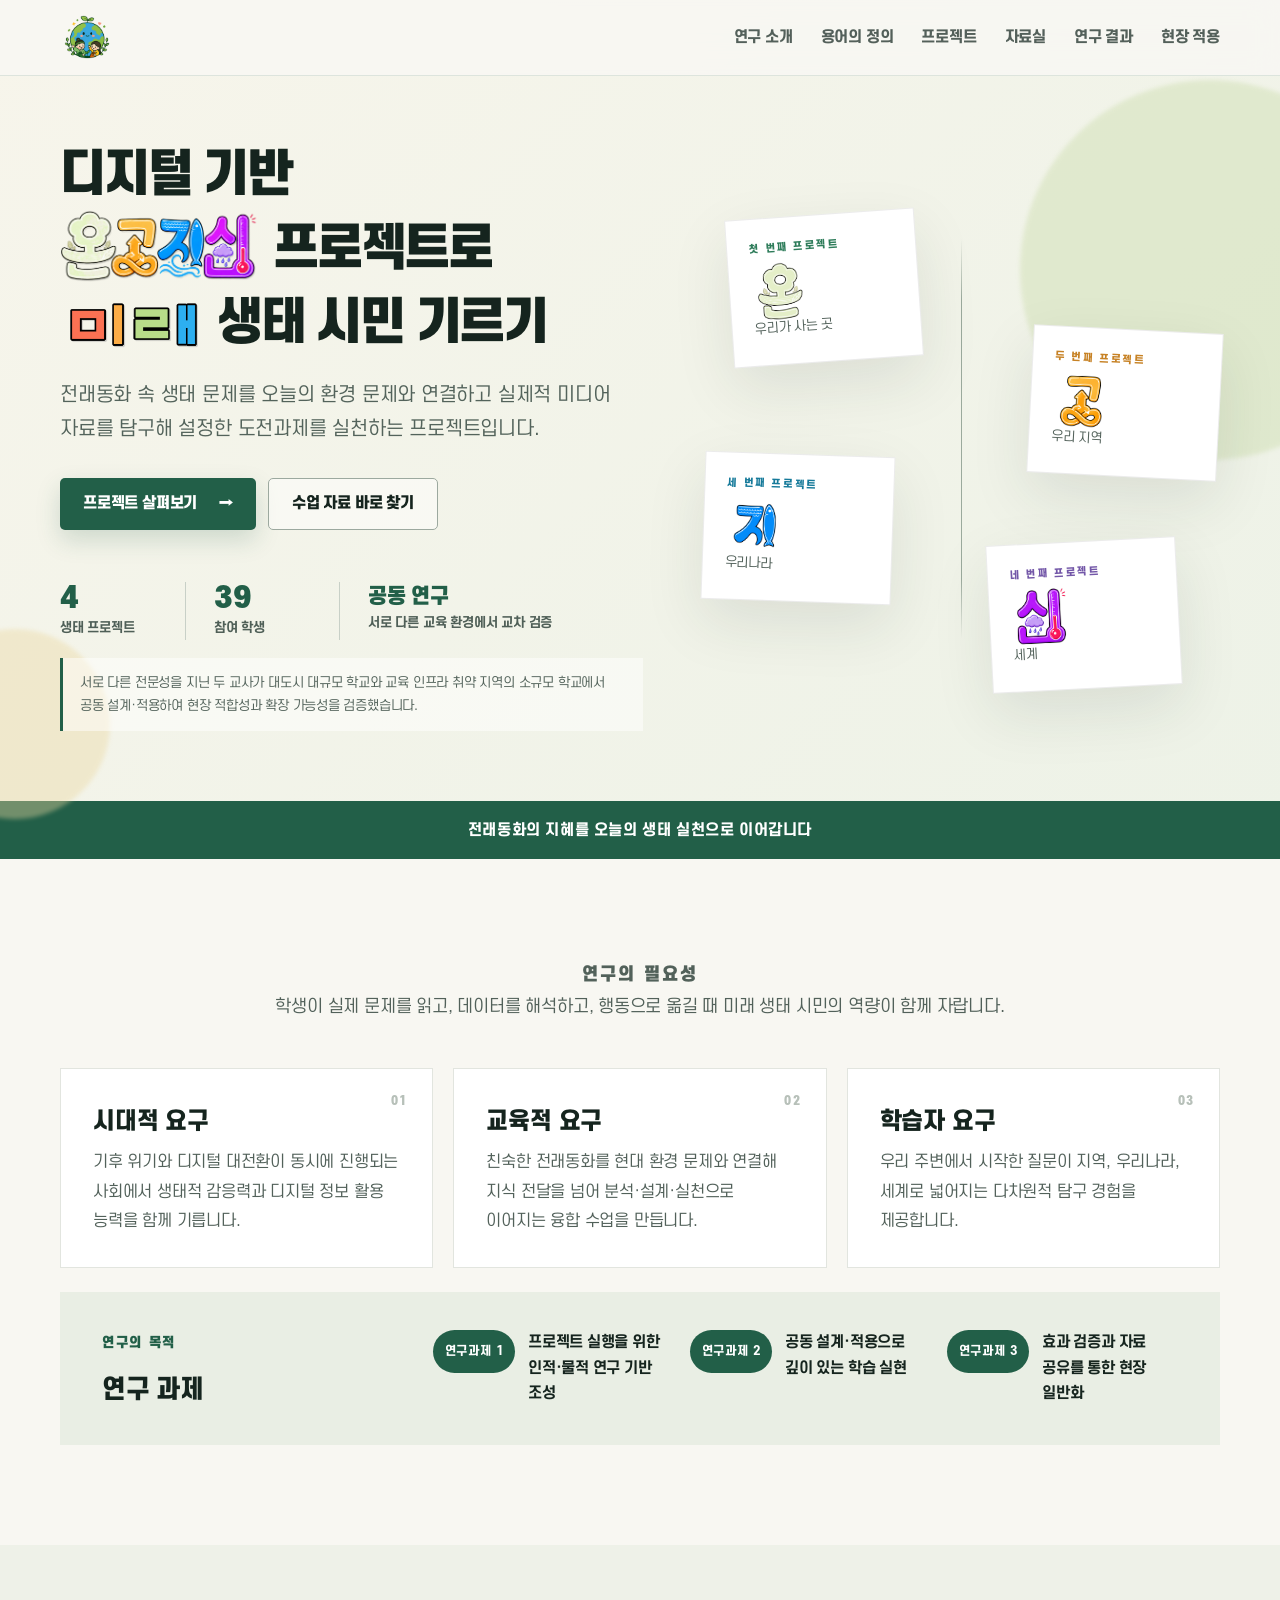
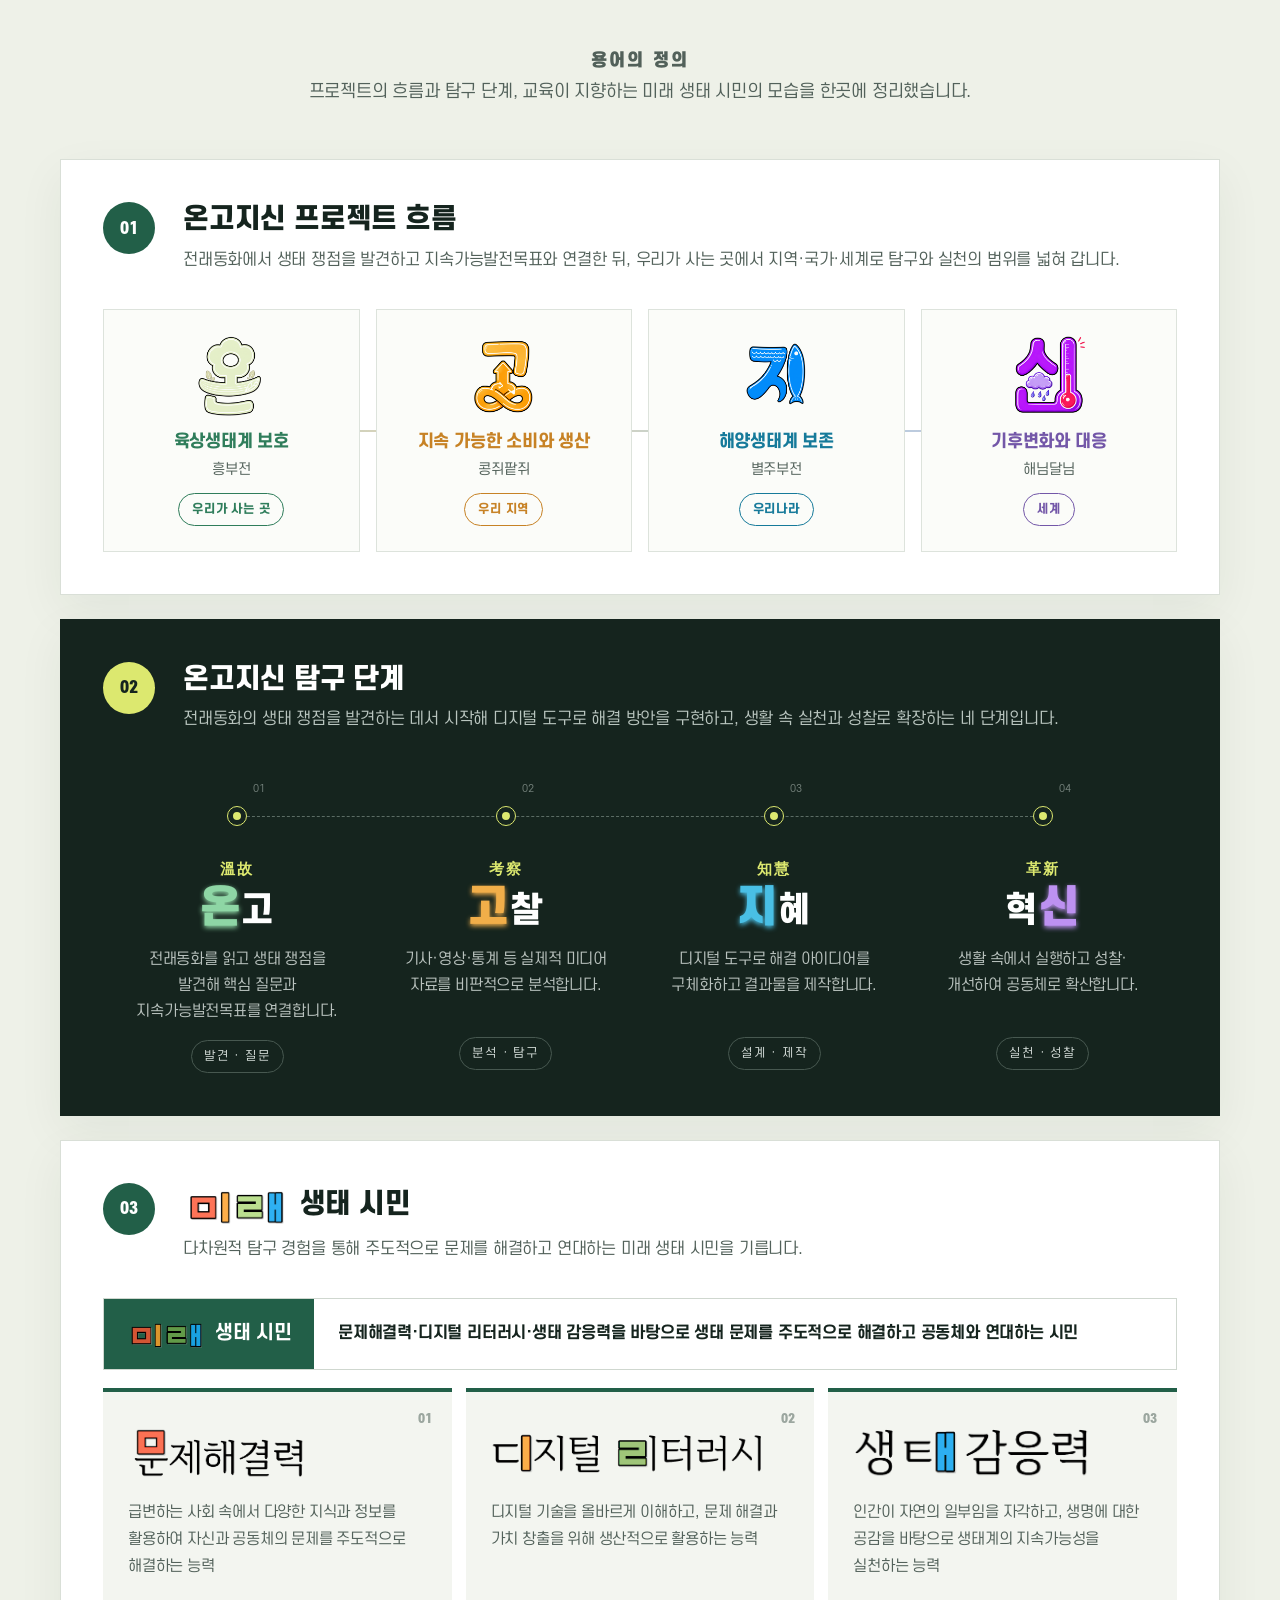
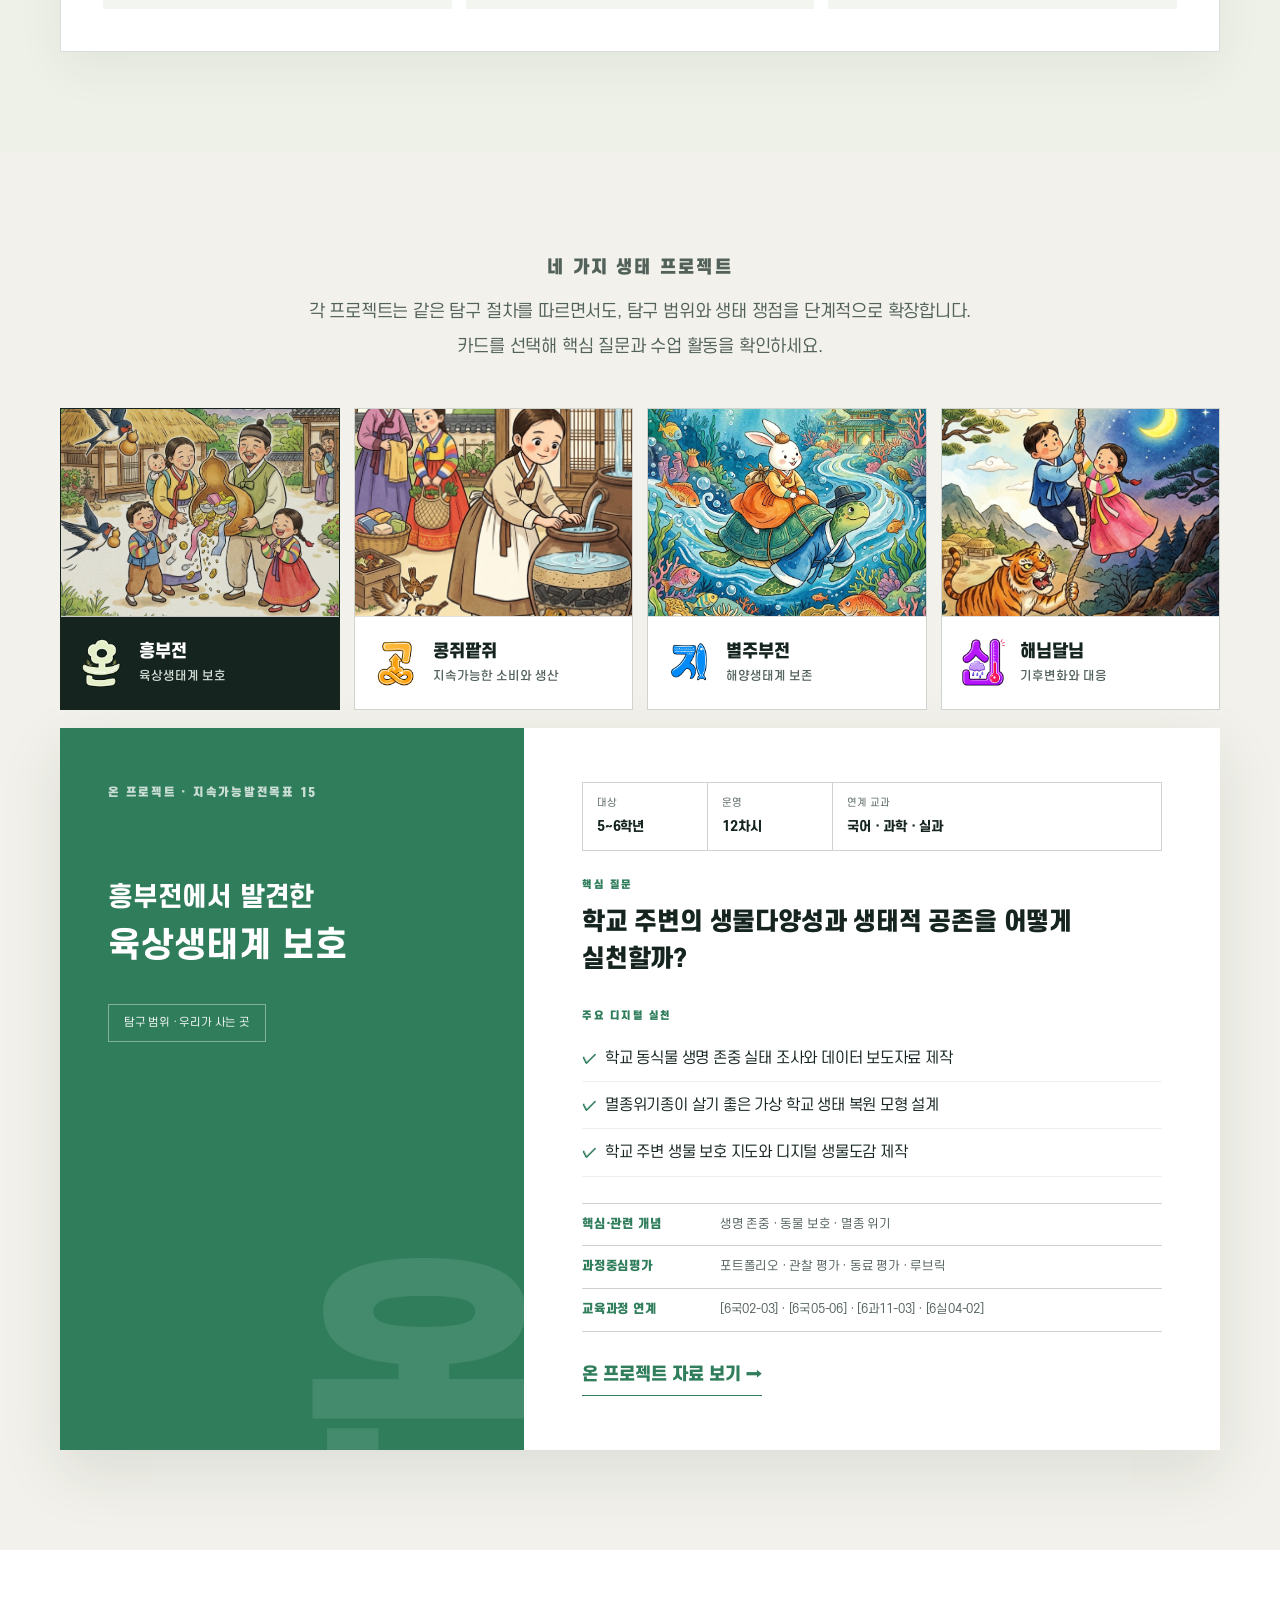
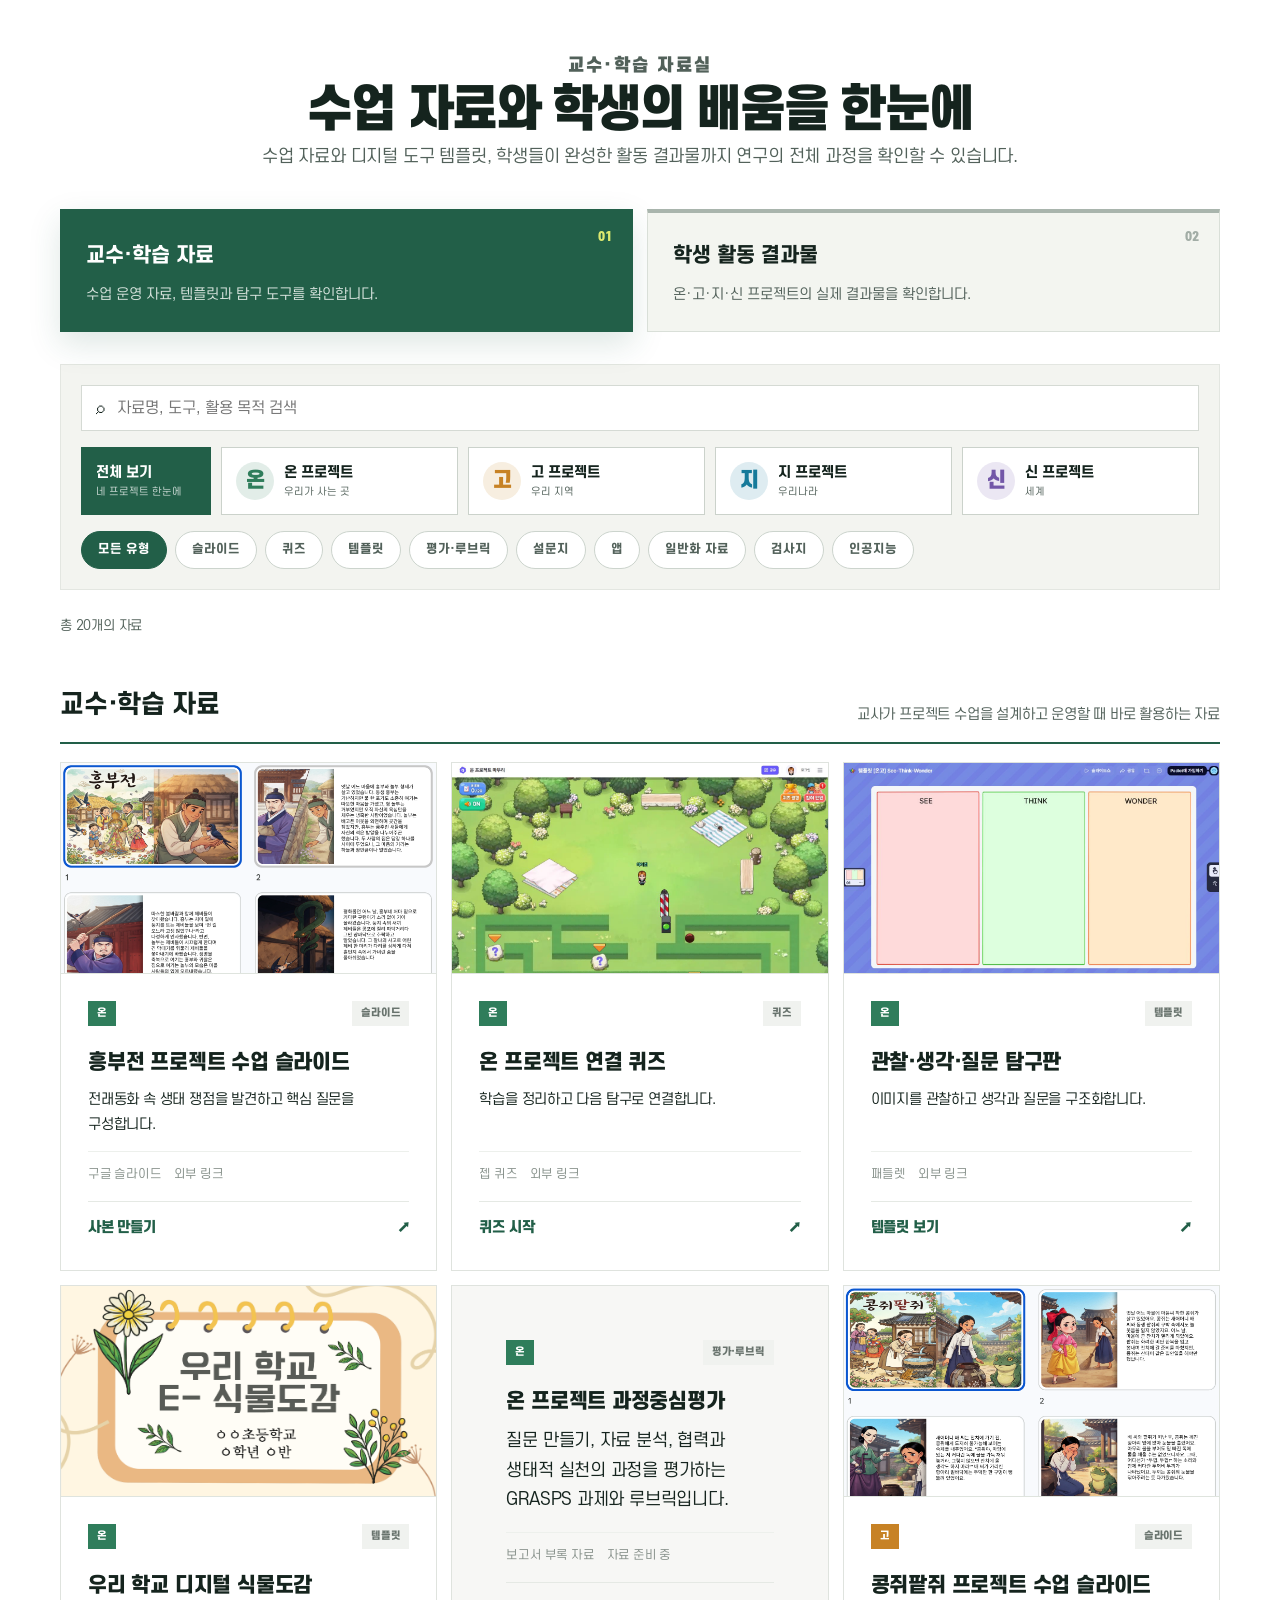
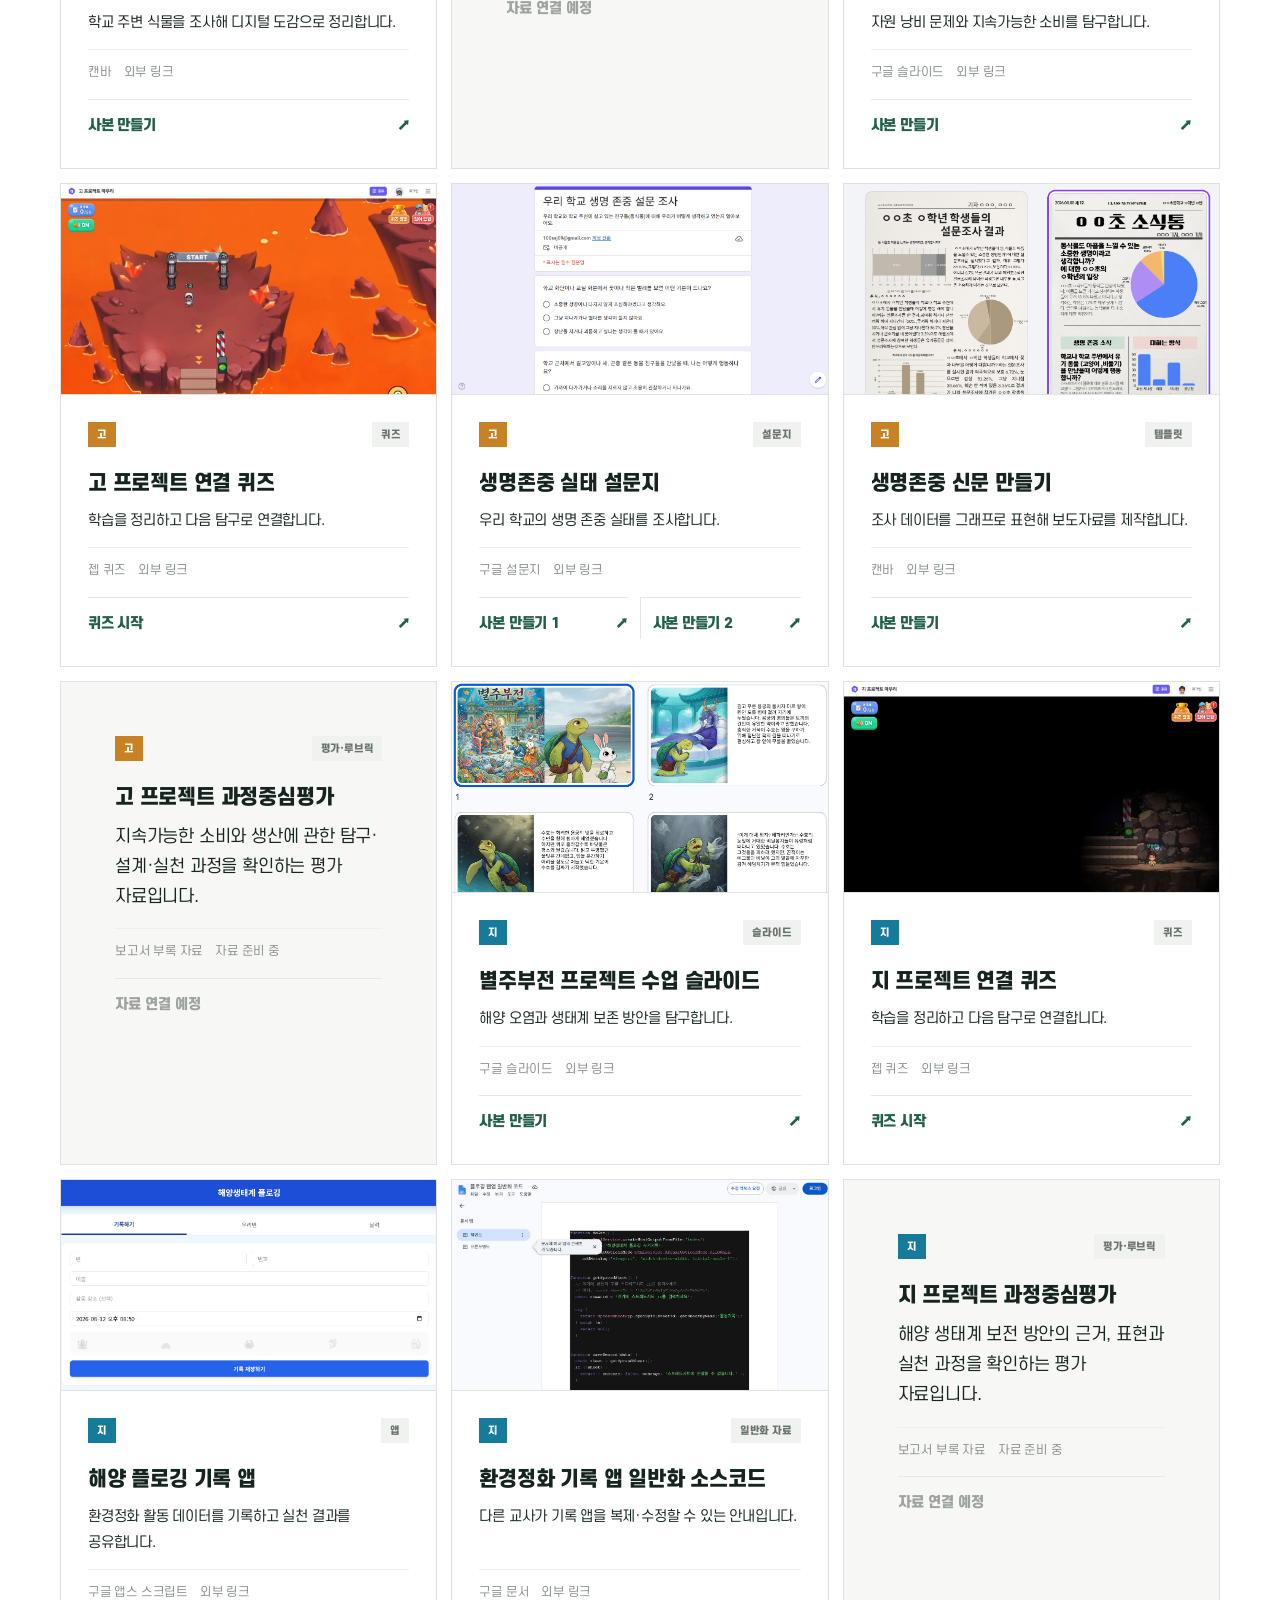
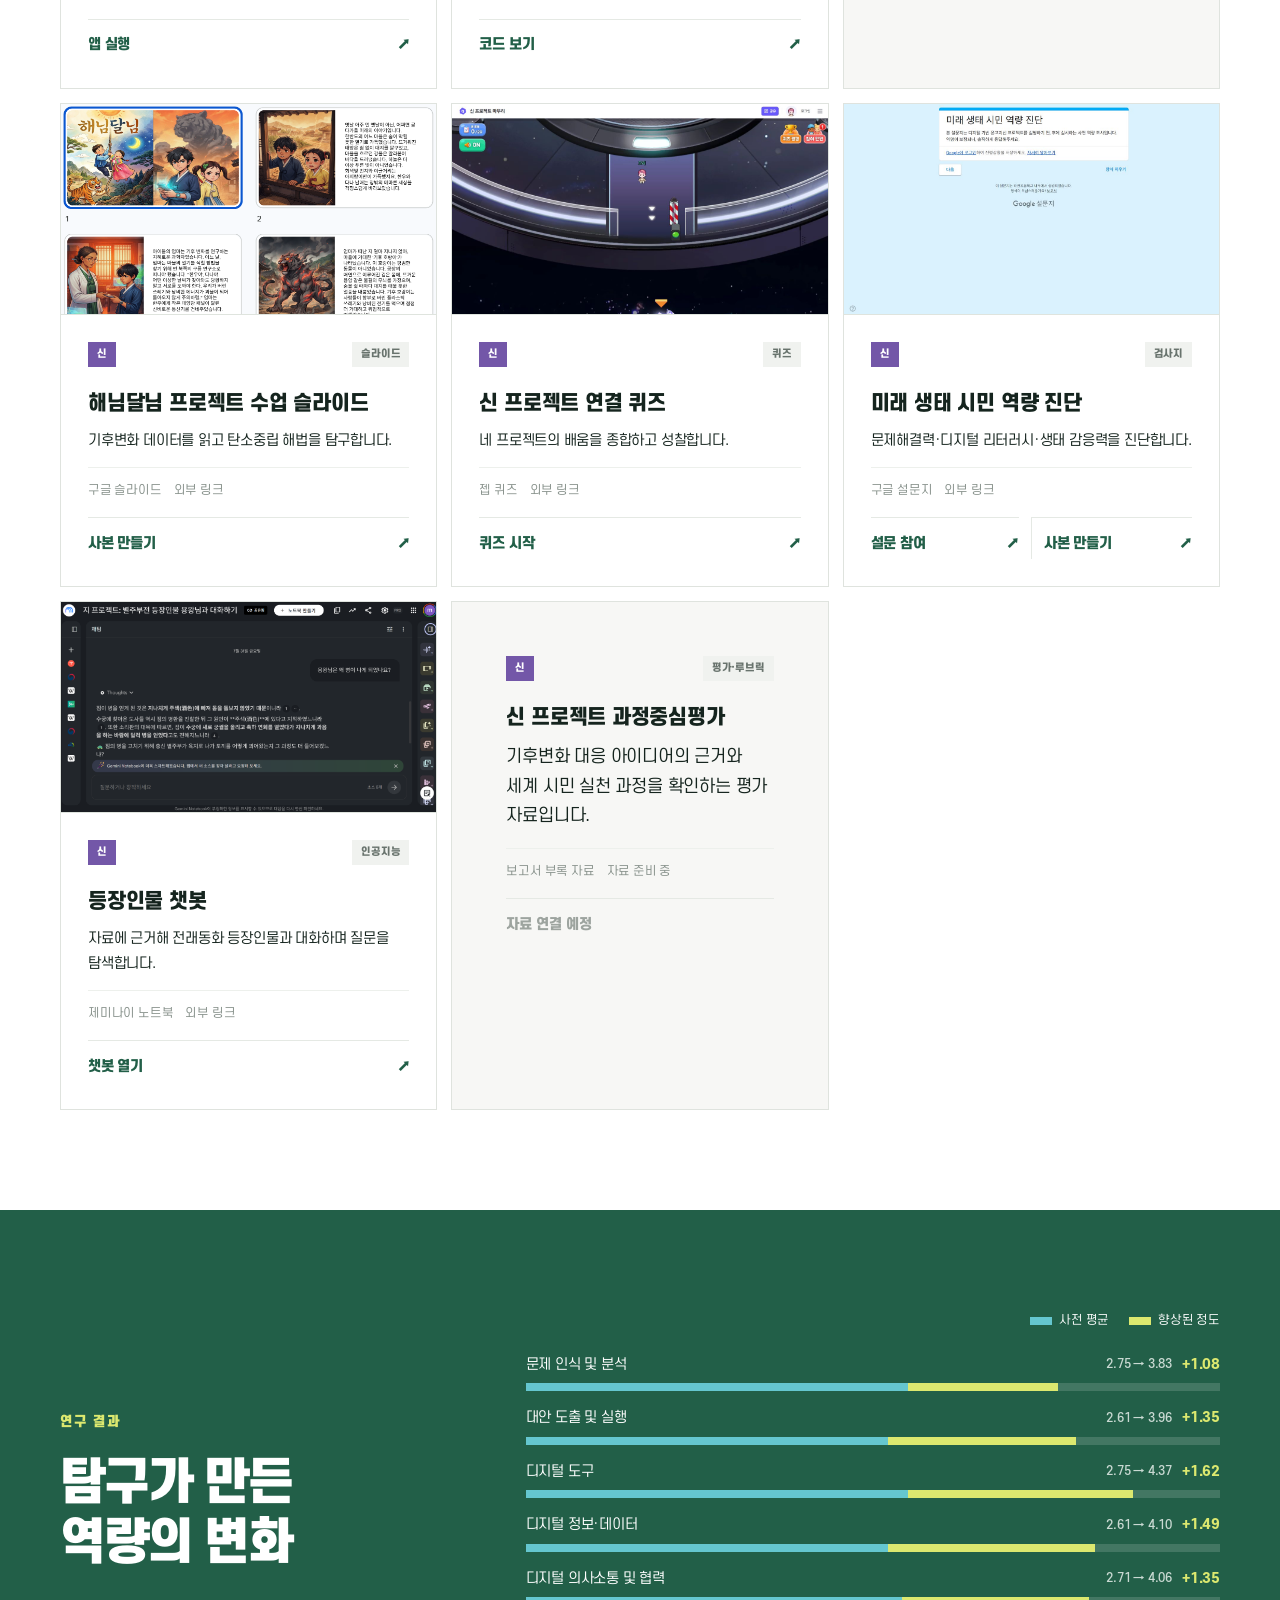
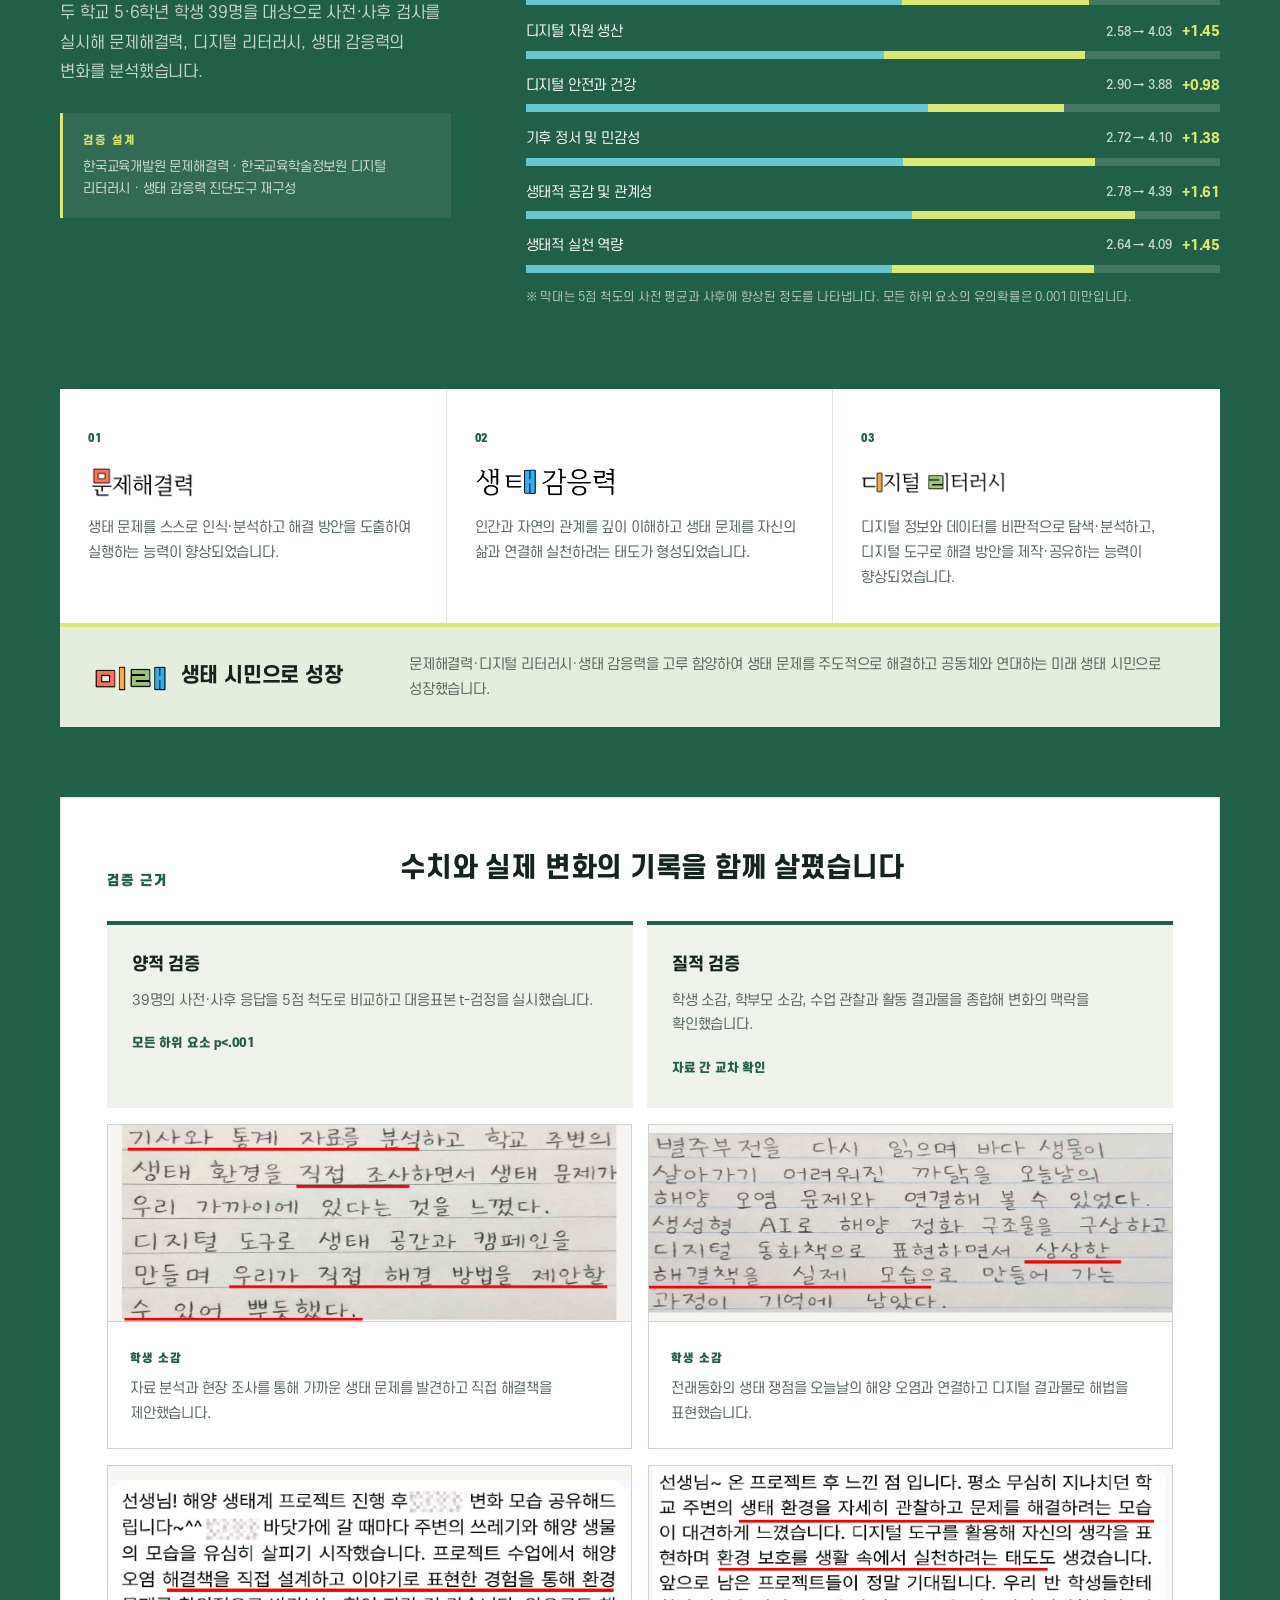
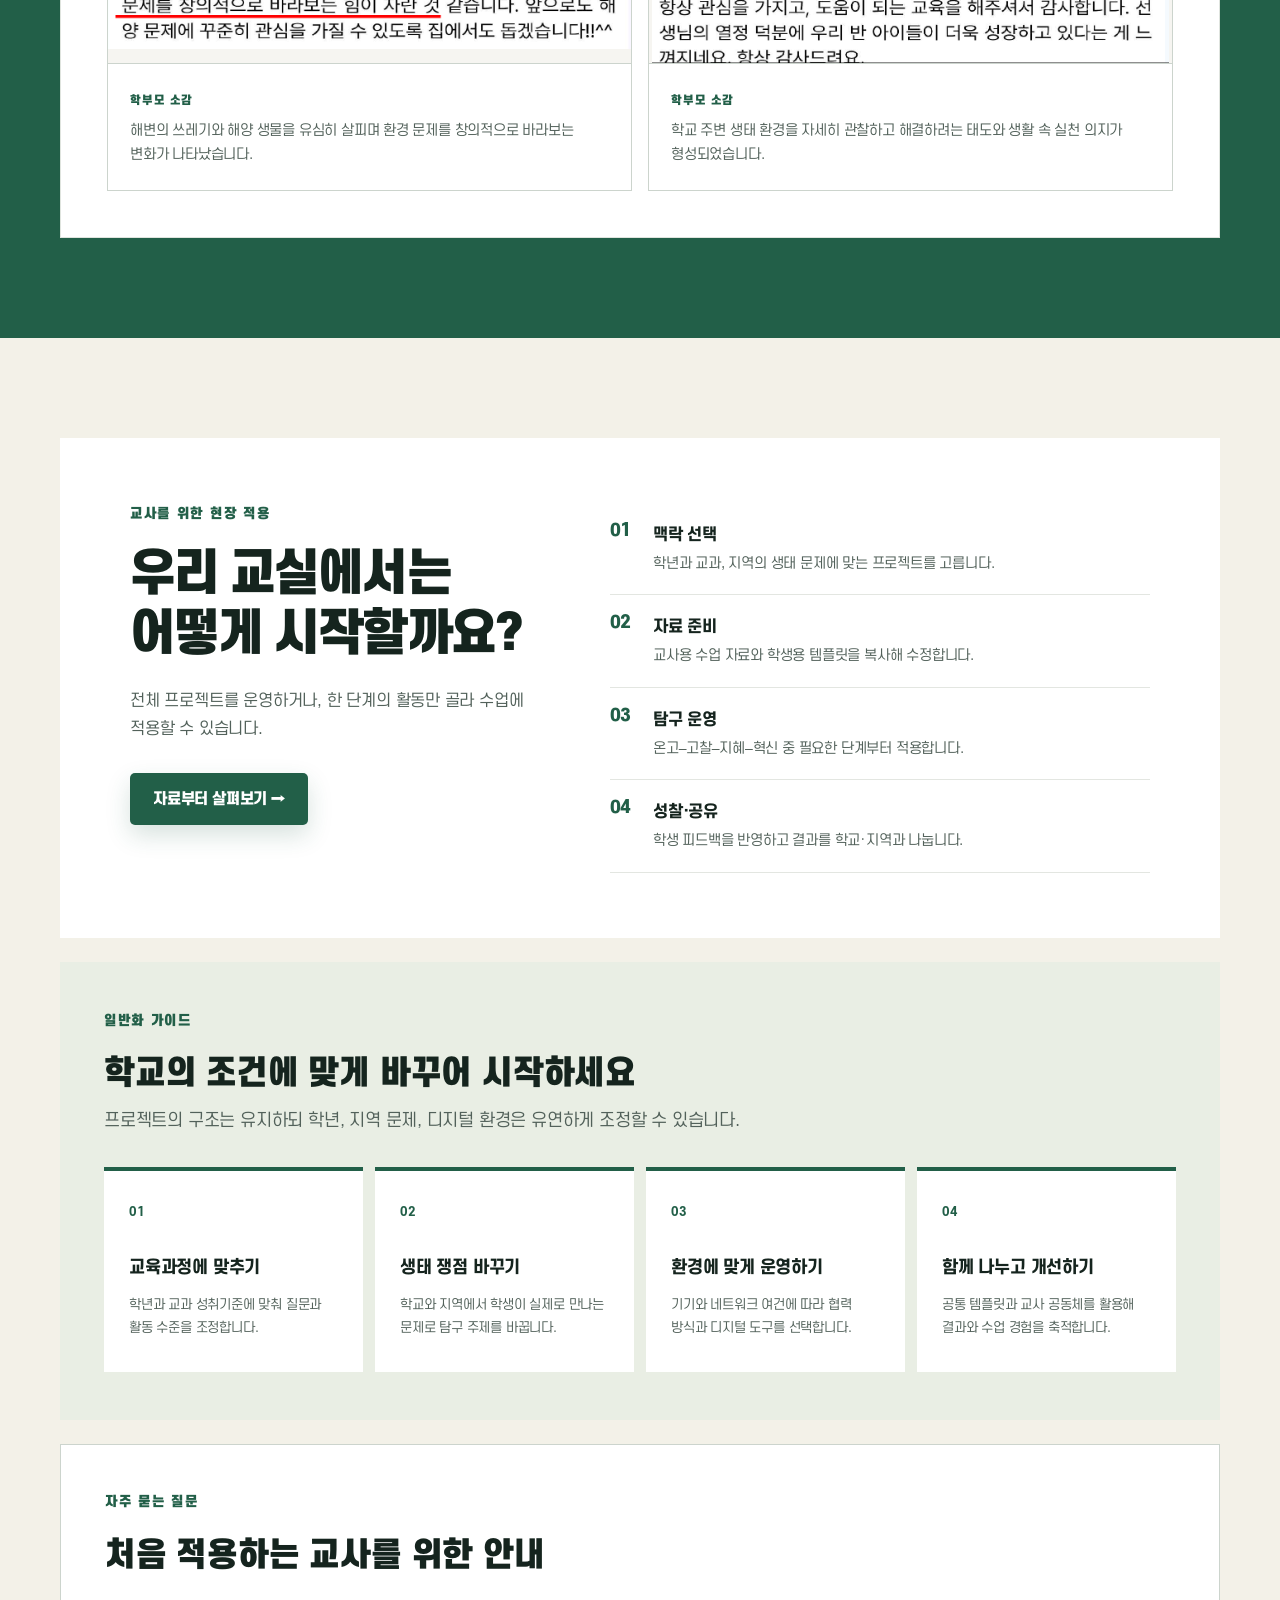
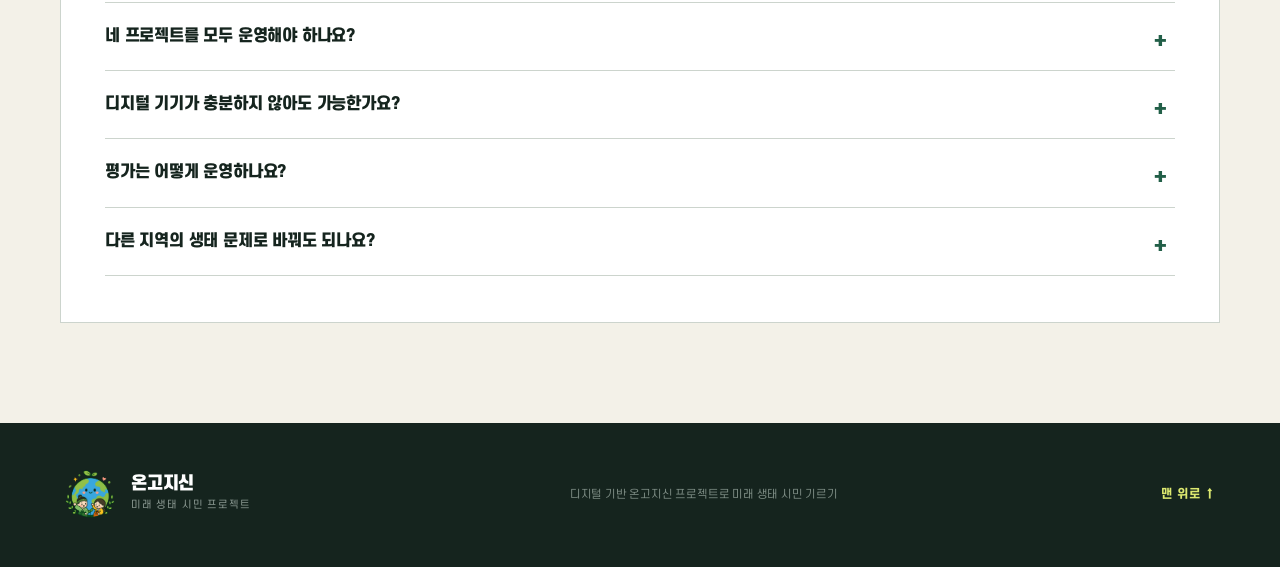
==== ongojisin-web/index.html @ 20516ed6 "학생과 학부모 소감 이미지 추가" ====
<!doctype html>
<html lang="ko">
<head>
  <meta charset="utf-8">
  <meta name="viewport" content="width=device-width, initial-scale=1">
  <meta name="description" content="전래동화에서 발견한 생태 쟁점을 디지털 탐구와 생활 속 실천으로 확장하는 온고지신 프로젝트 수업 자료실">
  <title>온고지신 | 미래 생태 시민 프로젝트</title>
  <style>
    .brand-image{width:54px!important;height:54px!important;max-width:54px!important;object-fit:contain!important}
    .title-ongojisin{width:auto!important;height:112px!important;max-width:min(100%,520px)!important;object-fit:contain!important}
    .title-future{width:auto!important;height:62px!important;max-width:min(100%,240px)!important;object-fit:contain!important}
    .range-glyph{width:58px!important;height:58px!important;max-width:62px!important;object-fit:contain!important}
    .footer-brand-image{width:60px!important;height:60px!important;max-width:60px!important;object-fit:contain!important}
    @media(max-width:900px){.title-ongojisin{height:96px!important}.title-future{height:54px!important}}
    @media(max-width:580px){.brand-image{width:48px!important;height:48px!important}.title-ongojisin{height:72px!important}.title-future{height:45px!important}.range-glyph{width:50px!important;height:50px!important}}
  </style>
  <link rel="stylesheet" href="assets/css/main.css?v=20260916-3">
  <script src="assets/js/data.js?v=20260916-1" defer></script>
  <script src="assets/js/main.js?v=20260916-3" defer></script>
</head>
<body>
  <a class="skip-link" href="#main">본문 바로가기</a>
  <header class="site-header" id="top">
    <div class="header-inner">
      <a class="brand" href="#home" aria-label="온고지신 홈">
        <img class="brand-image" src="assets/images/ongojisin-symbol.png" alt="새싹이 돋은 지구와 전통 옷을 입은 어린이">
      </a>
      <button class="menu-toggle" type="button" aria-expanded="false" aria-controls="primary-nav">
        <span class="sr-only">메뉴 열기</span><span></span><span></span><span></span>
      </button>
      <nav id="primary-nav" class="primary-nav" aria-label="주요 메뉴">
        <a href="#research">연구 소개</a><a href="#definitions">용어의 정의</a><a href="#projects">프로젝트</a>
        <a href="#resources">자료실</a><a href="#results">연구 결과</a><a href="#apply">현장 적용</a>
      </nav>
    </div>
  </header>

  <main id="main">
    <section class="hero" id="home">
      <div class="hero-orb orb-one"></div><div class="hero-orb orb-two"></div>
      <div class="shell hero-grid">
        <div class="hero-copy">
          <h1 class="hero-title">
            <span class="hero-title-text">디지털 기반</span>
            <span class="hero-title-text"><img class="title-wordmark title-ongojisin" src="assets/images/ongojisin-wordmark.png" alt="온고지신"> 프로젝트로</span>
            <span class="future-title-line"><img class="title-wordmark title-future" src="assets/images/future-word.png" alt="미래"> 생태 시민 기르기</span>
          </h1>
          <p class="hero-lead">전래동화 속 생태 문제를 오늘의 환경 문제와 연결하고 실제적 미디어 자료를 탐구해 설정한 도전과제를 실천하는 프로젝트입니다.</p>
          <div class="hero-actions">
            <a class="button primary" href="#projects">프로젝트 살펴보기 <span aria-hidden="true">→</span></a>
            <a class="button secondary" href="#resources">수업 자료 바로 찾기</a>
          </div>
          <dl class="hero-stats" aria-label="연구 개요">
            <div><dt>4</dt><dd>생태 프로젝트</dd></div><div><dt>39</dt><dd>참여 학생</dd></div><div class="collaboration-stat"><dt>공동 연구</dt><dd>서로 다른 교육 환경에서 교차 검증</dd></div>
          </dl>
          <p class="hero-collaboration">서로 다른 전문성을 지닌 두 교사가 대도시 대규모 학교와 교육 인프라 취약 지역의 소규모 학교에서 공동 설계·적용하여 현장 적합성과 확장 가능성을 검증했습니다.</p>
        </div>
        <div class="hero-visual" aria-label="온고지신 네 프로젝트의 탐구 범위">
          <div class="range-line"></div>
          <article class="range-card on"><span>첫 번째 프로젝트</span><img class="range-glyph" src="assets/images/project-on.png" alt="온"><p>우리가 사는 곳</p></article>
          <article class="range-card go"><span>두 번째 프로젝트</span><img class="range-glyph" src="assets/images/project-go.png" alt="고"><p>우리 지역</p></article>
          <article class="range-card ji"><span>세 번째 프로젝트</span><img class="range-glyph" src="assets/images/project-ji.png" alt="지"><p>우리나라</p></article>
          <article class="range-card sin"><span>네 번째 프로젝트</span><img class="range-glyph" src="assets/images/project-sin.png" alt="신"><p>세계</p></article>
        </div>
      </div>
      <div class="hero-band"><div class="shell"><span>전래동화의 지혜를 오늘의 생태 실천으로 이어갑니다</span></div></div>
    </section>

    <section class="section" id="research">
      <div class="shell">
        <header class="section-heading centered section-intro"><p class="section-kicker">연구의 필요성</p><p class="sentence-lines"><span>학생이 실제 문제를 읽고, 데이터를 해석하고, 행동으로 옮길 때 미래 생태 시민의 역량이 함께 자랍니다.</span></p></header>
        <div class="need-grid">
          <article><span class="card-num">01</span><h3>시대적 요구</h3><p>기후 위기와 디지털 대전환이 동시에 진행되는 사회에서 생태적 감응력과 디지털 정보 활용 능력을 함께 기릅니다.</p></article>
          <article><span class="card-num">02</span><h3>교육적 요구</h3><p>친숙한 전래동화를 현대 환경 문제와 연결해 지식 전달을 넘어 분석·설계·실천으로 이어지는 융합 수업을 만듭니다.</p></article>
          <article><span class="card-num">03</span><h3>학습자 요구</h3><p>우리 주변에서 시작한 질문이 지역, 우리나라, 세계로 넓어지는 다차원적 탐구 경험을 제공합니다.</p></article>
        </div>
        <div class="purpose-panel">
          <div><p class="section-kicker">연구의 목적</p><h3>연구 과제</h3></div>
          <ol><li><b>연구과제 1</b><span>프로젝트 실행을 위한 인적·물적 연구 기반 조성</span></li><li><b>연구과제 2</b><span>공동 설계·적용으로 깊이 있는 학습 실현</span></li><li><b>연구과제 3</b><span>효과 검증과 자료 공유를 통한 현장 일반화</span></li></ol>
        </div>
      </div>
    </section>

    <section class="section definitions-section" id="definitions">
      <div class="shell">
        <header class="section-heading centered"><p class="section-kicker">용어의 정의</p><p>프로젝트의 흐름과 탐구 단계, 교육이 지향하는 미래 생태 시민의 모습을 한곳에 정리했습니다.</p></header>

        <article class="definition-block project-flow-block">
          <header class="definition-block-heading"><span>01</span><div><h3>온고지신 프로젝트 흐름</h3><p>전래동화에서 생태 쟁점을 발견하고 지속가능발전목표와 연결한 뒤, 우리가 사는 곳에서 지역·국가·세계로 탐구와 실천의 범위를 넓혀 갑니다.</p></div></header>
          <div class="definition-project-flow">
            <div class="definition-project on"><img src="assets/images/project-on.png" alt="온"><strong>육상생태계 보호</strong><p>흥부전</p><small>우리가 사는 곳</small></div>
            <div class="definition-project go"><img src="assets/images/project-go.png" alt="고"><strong>지속 가능한 소비와 생산</strong><p>콩쥐팥쥐</p><small>우리 지역</small></div>
            <div class="definition-project ji"><img src="assets/images/project-ji.png" alt="지"><strong>해양생태계 보존</strong><p>별주부전</p><small>우리나라</small></div>
            <div class="definition-project sin"><img src="assets/images/project-sin.png" alt="신"><strong>기후변화와 대응</strong><p>해님달님</p><small>세계</small></div>
          </div>
        </article>

        <article class="definition-block definition-stage-panel">
          <header class="definition-block-heading"><span>02</span><div><h3>온고지신 탐구 단계</h3><p>전래동화의 생태 쟁점을 발견하는 데서 시작해 디지털 도구로 해결 방안을 구현하고, 생활 속 실천과 성찰로 확장하는 네 단계입니다.</p></div></header>
          <div class="journey-track">
            <div class="stage-on"><span>01</span><div class="journey-dot"></div><p class="hanja">溫故</p><h3><em>온</em>고</h3><p>전래동화를 읽고 생태 쟁점을 발견해 핵심 질문과 지속가능발전목표를 연결합니다.</p><small>발견 · 질문</small></div>
            <div class="stage-go"><span>02</span><div class="journey-dot"></div><p class="hanja">考察</p><h3><em>고</em>찰</h3><p>기사·영상·통계 등 실제적 미디어 자료를 비판적으로 분석합니다.</p><small>분석 · 탐구</small></div>
            <div class="stage-ji"><span>03</span><div class="journey-dot"></div><p class="hanja">知慧</p><h3><em>지</em>혜</h3><p>디지털 도구로 해결 아이디어를 구체화하고 결과물을 제작합니다.</p><small>설계 · 제작</small></div>
            <div class="stage-sin"><span>04</span><div class="journey-dot"></div><p class="hanja">革新</p><h3>혁<em>신</em></h3><p>생활 속에서 실행하고 성찰·개선하여 공동체로 확산합니다.</p><small>실천 · 성찰</small></div>
          </div>
        </article>

        <article class="definition-block citizen-definition">
          <header class="definition-block-heading citizen-heading"><span>03</span><div><h3><img src="assets/images/future-word.png" alt="미래"> <b>생태 시민</b></h3><p>다차원적 탐구 경험을 통해 주도적으로 문제를 해결하고 연대하는 미래 생태 시민을 기릅니다.</p></div></header>
          <div class="citizen-definition-line"><b><img src="assets/images/future-word-definition.png" alt="미래"><span>생태 시민</span></b><span>문제해결력·디지털 리터러시·생태 감응력을 바탕으로 생태 문제를 주도적으로 해결하고 공동체와 연대하는 시민</span></div>
          <div class="competency-grid">
            <div><span>01</span><h4><img src="assets/images/competency-problem-solving.png" alt="문제해결력"></h4><p>급변하는 사회 속에서 다양한 지식과 정보를 활용하여 자신과 공동체의 문제를 주도적으로 해결하는 능력</p></div>
            <div><span>02</span><h4><img src="assets/images/competency-digital-literacy.png" alt="디지털 리터러시"></h4><p>디지털 기술을 올바르게 이해하고, 문제 해결과 가치 창출을 위해 생산적으로 활용하는 능력</p></div>
            <div><span>03</span><h4><img src="assets/images/competency-ecological-sensitivity.png" alt="생태 감응력"></h4><p>인간이 자연의 일부임을 자각하고, 생명에 대한 공감을 바탕으로 생태계의 지속가능성을 실천하는 능력</p></div>
          </div>
        </article>
      </div>
    </section>

    <section class="section projects-section" id="projects">
      <div class="shell">
        <header class="section-heading project-heading centered section-intro"><p class="section-kicker">네 가지 생태 프로젝트</p><p class="sentence-lines"><span>각 프로젝트는 같은 탐구 절차를 따르면서도, 탐구 범위와 생태 쟁점을 단계적으로 확장합니다.</span><span>카드를 선택해 핵심 질문과 수업 활동을 확인하세요.</span></p></header>
        <div class="project-tabs" role="tablist" aria-label="프로젝트 선택"></div>
        <div id="project-detail" class="project-detail" aria-live="polite"></div>
      </div>
    </section>

    <section class="section resources-section" id="resources">
      <div class="shell">
        <header class="section-heading centered resources-heading"><p class="section-kicker">교수·학습 자료실</p><h2>수업 자료와 학생의 배움을 한눈에</h2><p>수업 자료와 디지털 도구 템플릿, 학생들이 완성한 활동 결과물까지 연구의 전체 과정을 확인할 수 있습니다.</p></header>
        <div class="resource-guide" role="tablist" aria-label="자료 분류 선택">
          <button type="button" role="tab" data-category="teaching" aria-selected="true"><span>01</span><strong>교수·학습 자료</strong><small>수업 운영 자료, 템플릿과 탐구 도구를 확인합니다.</small></button>
          <button type="button" role="tab" data-category="results" aria-selected="false"><span>02</span><strong>학생 활동 결과물</strong><small>온·고·지·신 프로젝트의 실제 결과물을 확인합니다.</small></button>
        </div>
        <div class="resource-tools" role="search">
          <label class="search-box"><span class="sr-only">자료 검색</span><span aria-hidden="true">⌕</span><input id="resource-search" type="search" placeholder="자료명, 도구, 활용 목적 검색"></label>
          <div class="filter-group" aria-label="프로젝트 필터"></div>
          <div class="type-filter-group" aria-label="자료 유형 필터"></div>
        </div>
        <p id="resource-count" class="resource-count" aria-live="polite"></p>
        <div id="resource-sections" class="resource-sections"></div>
        <div id="empty-state" class="empty-state" hidden><strong>조건에 맞는 자료가 없습니다.</strong><p>검색어를 줄이거나 다른 프로젝트를 선택해 보세요.</p></div>
      </div>
    </section>

    <section class="section results-section" id="results">
      <div class="shell results-grid">
        <div>
          <p class="section-kicker light">연구 결과</p><h2>탐구가 만든<br>역량의 변화</h2>
          <p class="results-lead">두 학교 5·6학년 학생 39명을 대상으로 사전·사후 검사를 실시해 문제해결력, 디지털 리터러시, 생태 감응력의 변화를 분석했습니다.</p>
          <div class="method-note"><b>검증 설계</b><span>한국교육개발원 문제해결력 · 한국교육학술정보원 디지털 리터러시 · 생태 감응력 진단도구 재구성</span></div>
        </div>
        <div class="result-bars" aria-label="하위 역량 평균 향상 폭">
          <div class="result-legend" aria-label="막대 색상 안내"><span class="pre">사전 평균</span><span class="gain">향상된 정도</span></div>
          <div><header><span>문제 인식 및 분석</span><b><small>2.75 → 3.83</small><em>+1.08</em></b></header><i style="--pre:55%;--gain:21.6%"></i></div>
          <div><header><span>대안 도출 및 실행</span><b><small>2.61 → 3.96</small><em>+1.35</em></b></header><i style="--pre:52.2%;--gain:27%"></i></div>
          <div><header><span>디지털 도구</span><b><small>2.75 → 4.37</small><em>+1.62</em></b></header><i style="--pre:55%;--gain:32.4%"></i></div>
          <div><header><span>디지털 정보·데이터</span><b><small>2.61 → 4.10</small><em>+1.49</em></b></header><i style="--pre:52.2%;--gain:29.8%"></i></div>
          <div><header><span>디지털 의사소통 및 협력</span><b><small>2.71 → 4.06</small><em>+1.35</em></b></header><i style="--pre:54.2%;--gain:27%"></i></div>
          <div><header><span>디지털 자원 생산</span><b><small>2.58 → 4.03</small><em>+1.45</em></b></header><i style="--pre:51.6%;--gain:29%"></i></div>
          <div><header><span>디지털 안전과 건강</span><b><small>2.90 → 3.88</small><em>+0.98</em></b></header><i style="--pre:58%;--gain:19.6%"></i></div>
          <div><header><span>기후 정서 및 민감성</span><b><small>2.72 → 4.10</small><em>+1.38</em></b></header><i style="--pre:54.4%;--gain:27.6%"></i></div>
          <div><header><span>생태적 공감 및 관계성</span><b><small>2.78 → 4.39</small><em>+1.61</em></b></header><i style="--pre:55.6%;--gain:32.2%"></i></div>
          <div><header><span>생태적 실천 역량</span><b><small>2.64 → 4.09</small><em>+1.45</em></b></header><i style="--pre:52.8%;--gain:29%"></i></div>
          <p class="chart-note">※ 막대는 5점 척도의 사전 평균과 사후에 향상된 정도를 나타냅니다. 모든 하위 요소의 유의확률은 0.001 미만입니다.</p>
        </div>
      </div>
      <div class="shell qualitative-grid">
        <article><span>01</span><h3 class="result-image-title"><img src="assets/images/competency-problem-solving.png" alt="문제해결력"></h3><p>생태 문제를 스스로 인식·분석하고 해결 방안을 도출하여 실행하는 능력이 향상되었습니다.</p></article>
        <article><span>02</span><h3 class="result-image-title"><img src="assets/images/competency-ecological-sensitivity.png" alt="생태 감응력"></h3><p>인간과 자연의 관계를 깊이 이해하고 생태 문제를 자신의 삶과 연결해 실천하려는 태도가 형성되었습니다.</p></article>
        <article><span>03</span><h3 class="result-image-title"><img src="assets/images/competency-digital-literacy.png" alt="디지털 리터러시"></h3><p>디지털 정보와 데이터를 비판적으로 탐색·분석하고, 디지털 도구로 해결 방안을 제작·공유하는 능력이 향상되었습니다.</p></article>
        <div class="future-citizen-result"><div class="future-result-title"><img src="assets/images/future-word-definition.png" alt="미래"><strong>생태 시민으로 성장</strong></div><p>문제해결력·디지털 리터러시·생태 감응력을 고루 함양하여 생태 문제를 주도적으로 해결하고 공동체와 연대하는 미래 생태 시민으로 성장했습니다.</p></div>
      </div>
      <div class="shell evidence-panel">
        <header><p class="section-kicker">검증 근거</p><h3>수치와 실제 변화의 기록을 함께 살폈습니다</h3></header>
        <div class="evidence-methods"><article><b>양적 검증</b><p>39명의 사전·사후 응답을 5점 척도로 비교하고 대응표본 t-검정을 실시했습니다.</p><span>모든 하위 요소 p&lt;.001</span></article><article><b>질적 검증</b><p>학생 소감, 학부모 소감, 수업 관찰과 활동 결과물을 종합해 변화의 맥락을 확인했습니다.</p><span>자료 간 교차 확인</span></article></div>
        <div class="voice-grid">
          <figure class="voice-card"><img src="assets/images/evidence-student-data.png" alt="기사와 통계 자료 분석, 생태 현장 조사에 관한 학생 손글씨 소감" loading="lazy"><figcaption><span>학생 소감</span><p>자료 분석과 현장 조사를 통해 가까운 생태 문제를 발견하고 직접 해결책을 제안했습니다.</p></figcaption></figure>
          <figure class="voice-card"><img src="assets/images/evidence-student-marine.png" alt="별주부전과 해양 오염 문제를 연결한 학생 손글씨 소감" loading="lazy"><figcaption><span>학생 소감</span><p>전래동화의 생태 쟁점을 오늘날의 해양 오염과 연결하고 디지털 결과물로 해법을 표현했습니다.</p></figcaption></figure>
          <figure class="voice-card"><img src="assets/images/evidence-parent-marine.png" alt="해양 생태계 프로젝트 이후 학생의 변화를 전한 학부모 메시지" loading="lazy"><figcaption><span>학부모 소감</span><p>해변의 쓰레기와 해양 생물을 유심히 살피며 환경 문제를 창의적으로 바라보는 변화가 나타났습니다.</p></figcaption></figure>
          <figure class="voice-card"><img src="assets/images/evidence-parent-on.png" alt="온 프로젝트 이후 학생의 변화를 전한 학부모 메시지" loading="lazy"><figcaption><span>학부모 소감</span><p>학교 주변 생태 환경을 자세히 관찰하고 해결하려는 태도와 생활 속 실천 의지가 형성되었습니다.</p></figcaption></figure>
        </div>
      </div>
    </section>

    <section class="section apply-section" id="apply">
      <div class="shell">
        <div class="apply-card">
          <div><p class="section-kicker">교사를 위한 현장 적용</p><h2>우리 교실에서는<br>어떻게 시작할까요?</h2><p>전체 프로젝트를 운영하거나, 한 단계의 활동만 골라 수업에 적용할 수 있습니다.</p><a class="button primary" href="#resources">자료부터 살펴보기 →</a></div>
          <ol class="apply-steps"><li><b>01</b><span><strong>맥락 선택</strong>학년과 교과, 지역의 생태 문제에 맞는 프로젝트를 고릅니다.</span></li><li><b>02</b><span><strong>자료 준비</strong>교사용 수업 자료와 학생용 템플릿을 복사해 수정합니다.</span></li><li><b>03</b><span><strong>탐구 운영</strong>온고–고찰–지혜–혁신 중 필요한 단계부터 적용합니다.</span></li><li><b>04</b><span><strong>성찰·공유</strong>학생 피드백을 반영하고 결과를 학교·지역과 나눕니다.</span></li></ol>
        </div>
        <section class="generalization-guide" aria-labelledby="generalization-title"><header><p class="section-kicker">일반화 가이드</p><h2 id="generalization-title">학교의 조건에 맞게 바꾸어 시작하세요</h2><p>프로젝트의 구조는 유지하되 학년, 지역 문제, 디지털 환경은 유연하게 조정할 수 있습니다.</p></header><div class="generalization-grid"><article><b>01</b><h3>교육과정에 맞추기</h3><p>학년과 교과 성취기준에 맞춰 질문과 활동 수준을 조정합니다.</p></article><article><b>02</b><h3>생태 쟁점 바꾸기</h3><p>학교와 지역에서 학생이 실제로 만나는 문제로 탐구 주제를 바꿉니다.</p></article><article><b>03</b><h3>환경에 맞게 운영하기</h3><p>기기와 네트워크 여건에 따라 협력 방식과 디지털 도구를 선택합니다.</p></article><article><b>04</b><h3>함께 나누고 개선하기</h3><p>공통 템플릿과 교사 공동체를 활용해 결과와 수업 경험을 축적합니다.</p></article></div></section>
        <section class="faq" aria-labelledby="faq-title"><header><p class="section-kicker">자주 묻는 질문</p><h2 id="faq-title">처음 적용하는 교사를 위한 안내</h2></header><details><summary>네 프로젝트를 모두 운영해야 하나요?</summary><p>아닙니다. 한 프로젝트 전체를 운영하거나, 학급 상황에 맞는 탐구 단계와 활동만 선택해 적용할 수 있습니다.</p></details><details><summary>디지털 기기가 충분하지 않아도 가능한가요?</summary><p>가능합니다. 모둠별 공동 기기를 활용하거나 종이 탐구판과 토의를 먼저 진행한 뒤 제작·공유 단계에서만 디지털 도구를 사용할 수 있습니다.</p></details><details><summary>평가는 어떻게 운영하나요?</summary><p>최종 결과물뿐 아니라 질문 만들기, 자료 분석, 협력, 실천과 성찰의 과정을 포트폴리오·관찰·동료 평가·루브릭으로 함께 확인합니다.</p></details><details><summary>다른 지역의 생태 문제로 바꿔도 되나요?</summary><p>가능합니다. 지속가능발전목표와 네 단계의 탐구 구조를 유지하면서 지역의 생태 쟁점과 사용 도구를 바꾸는 것이 일반화의 핵심입니다.</p></details></section>
      </div>
    </section>
  </main>

  <footer class="site-footer"><div class="shell"><div class="brand footer-brand"><img class="footer-brand-image" src="assets/images/ongojisin-symbol.png" alt="새싹이 돋은 지구와 전통 옷을 입은 어린이"><span><strong>온고지신</strong><small>미래 생태 시민 프로젝트</small></span></div><p>디지털 기반 온고지신 프로젝트로 미래 생태 시민 기르기</p><a id="back-to-top" href="#top" aria-label="페이지 맨 위로 이동">맨 위로 ↑</a></div></footer>
</body>
</html>
---- ongojisin-web/assets/css/main.css ----
@font-face{font-family:'에스코어드림';src:url('../fonts/SCDream1.otf') format('opentype');font-weight:100;font-style:normal;font-display:swap}
@font-face{font-family:'에스코어드림';src:url('../fonts/SCDream2.otf') format('opentype');font-weight:200;font-style:normal;font-display:swap}
@font-face{font-family:'에스코어드림';src:url('../fonts/SCDream3.otf') format('opentype');font-weight:300;font-style:normal;font-display:swap}
@font-face{font-family:'에스코어드림';src:url('../fonts/SCDream4.otf') format('opentype');font-weight:400;font-style:normal;font-display:swap}
@font-face{font-family:'에스코어드림';src:url('../fonts/SCDream5.otf') format('opentype');font-weight:500;font-style:normal;font-display:swap}
@font-face{font-family:'에스코어드림';src:url('../fonts/SCDream6.otf') format('opentype');font-weight:600;font-style:normal;font-display:swap}
@font-face{font-family:'에스코어드림';src:url('../fonts/SCDream7.otf') format('opentype');font-weight:700;font-style:normal;font-display:swap}
@font-face{font-family:'에스코어드림';src:url('../fonts/SCDream8.otf') format('opentype');font-weight:800;font-style:normal;font-display:swap}
@font-face{font-family:'에스코어드림';src:url('../fonts/SCDream9.otf') format('opentype');font-weight:900;font-style:normal;font-display:swap}
:root{--ink:#15241e;--muted:#66736d;--paper:#f8f7f2;--green:#225f48;--lime:#dce86f;--line:#d9ded8;--white:#fff;--on:#2f7d5b;--go:#c78225;--ji:#167a9a;--sin:#7357a8;--shadow:0 22px 60px rgba(25,52,41,.1);--shell:min(1160px,calc(100% - 40px))}
*{box-sizing:border-box}html{scroll-behavior:smooth;scroll-padding-top:84px}body{margin:0;color:var(--ink);background:var(--paper);font-family:'Noto Sans KR',sans-serif;line-height:1.7;word-break:keep-all}a{color:inherit;text-decoration:none}button,input{font:inherit}button{color:inherit}.shell{width:var(--shell);margin-inline:auto}.sr-only{position:absolute;width:1px;height:1px;padding:0;margin:-1px;overflow:hidden;clip:rect(0,0,0,0);white-space:nowrap;border:0}.skip-link{position:fixed;left:16px;top:-100px;z-index:1000;padding:12px 18px;background:#111;color:#fff;border-radius:8px}.skip-link:focus{top:16px}:focus-visible{outline:3px solid #e1a12f;outline-offset:3px}.site-header{position:fixed;inset:0 0 auto;z-index:100;height:76px;background:rgba(248,247,242,.92);border-bottom:1px solid rgba(34,95,72,.12);backdrop-filter:blur(14px)}.header-inner{width:var(--shell);height:100%;margin:auto;display:flex;align-items:center;justify-content:space-between}.brand{display:flex;align-items:center;gap:11px}.brand-mark{display:grid;place-items:center;width:40px;height:40px;border-radius:50% 46% 48% 44%;background:var(--green);color:#fff;font:900 20px 'Noto Serif KR',serif;transform:rotate(-5deg)}.brand>span:last-child{display:flex;flex-direction:column;line-height:1.2}.brand strong{font:900 17px 'Noto Serif KR',serif}.brand small{margin-top:3px;color:var(--muted);font-size:10px;letter-spacing:.08em}.primary-nav{display:flex;align-items:center;gap:28px}.primary-nav a{position:relative;padding:26px 0;font-size:14px;font-weight:700;color:#53605a}.primary-nav a::after{content:'';position:absolute;left:0;right:100%;bottom:18px;height:2px;background:var(--green);transition:.25s}.primary-nav a:hover,.primary-nav a.active{color:var(--green)}.primary-nav a.active::after{right:0}.menu-toggle{display:none;background:none;border:0;padding:10px}.menu-toggle span:not(.sr-only){display:block;width:24px;height:2px;margin:5px;background:var(--ink)}
.hero{position:relative;overflow:hidden;padding-top:76px;background:linear-gradient(135deg,#f7f5eb 0%,#edf2e7 100%)}.hero-grid{min-height:690px;display:grid;grid-template-columns:1.06fr .94fr;align-items:center;gap:60px;padding-block:70px}.hero-copy{position:relative;z-index:2}.eyebrow,.section-kicker{margin:0 0 20px;color:var(--green);font-size:12px;font-weight:900;letter-spacing:.18em}.eyebrow{display:flex;align-items:center;gap:10px}.eyebrow span{width:28px;height:2px;background:var(--green)}h1,h2,h3,p{margin-top:0}.hero h1{margin-bottom:25px;font:900 clamp(42px,5vw,68px)/1.2 'Noto Serif KR',serif;letter-spacing:-.05em}.hero h1 em{position:relative;color:var(--green);font-style:normal}.hero h1 em::after{content:'';position:absolute;left:0;right:0;bottom:-3px;height:9px;background:var(--lime);z-index:-1;transform:rotate(-1deg)}.hero-lead{max-width:630px;margin-bottom:32px;color:#53635b;font-size:18px}.hero-actions{display:flex;gap:12px;flex-wrap:wrap}.button{display:inline-flex;align-items:center;justify-content:center;gap:22px;min-height:52px;padding:0 23px;border-radius:5px;font-weight:800;font-size:14px;transition:.2s}.button.primary{background:var(--green);color:#fff;box-shadow:0 10px 25px rgba(34,95,72,.18)}.button.primary:hover{background:#174b37;transform:translateY(-2px)}.button.secondary{border:1px solid #9ca99f;background:rgba(255,255,255,.45)}.button.secondary:hover{background:#fff}.hero-stats{display:flex;gap:0;margin:52px 0 0}.hero-stats div{min-width:126px;padding-right:28px;margin-right:28px;border-right:1px solid #c8d0c7}.hero-stats div:last-child{border:0}.hero-stats dt{font:900 29px 'Noto Serif KR',serif;color:var(--green)}.hero-stats dd{margin:1px 0 0;color:var(--muted);font-size:12px;font-weight:600}.hero-visual{position:relative;height:500px}.range-line{position:absolute;left:50%;top:10%;bottom:10%;width:1px;background:linear-gradient(transparent,#9baa9d 15%,#9baa9d 85%,transparent)}.range-card{position:absolute;width:190px;height:126px;padding:19px 22px;background:#fff;border:1px solid rgba(0,0,0,.08);box-shadow:var(--shadow);transform:rotate(var(--r));transition:.3s}.range-card:hover{z-index:4;transform:rotate(0) scale(1.04)}.range-card span{font-size:10px;font-weight:800;letter-spacing:.16em}.range-card strong{display:block;font:900 38px 'Noto Serif KR',serif;line-height:1.25}.range-card p{font-size:12px;color:var(--muted)}.range-card.on{left:5%;top:5%;--r:-4deg;color:var(--on)}.range-card.go{right:0;top:28%;--r:3deg;color:var(--go)}.range-card.ji{left:0;top:53%;--r:2deg;color:var(--ji)}.range-card.sin{right:8%;bottom:0;--r:-3deg;color:var(--sin)}.hero-orb{position:absolute;border-radius:50%;filter:blur(2px);opacity:.4}.orb-one{width:380px;height:380px;right:-120px;top:80px;background:#c9dba8}.orb-two{width:190px;height:190px;left:-80px;bottom:40px;background:#ebd8a1}.hero-band{background:var(--green);color:#fff}.hero-band .shell{min-height:58px;display:flex;align-items:center;justify-content:center;gap:24px;font-size:13px;letter-spacing:.12em}.hero-band i{width:48px;height:1px;background:rgba(255,255,255,.3)}.hero-band strong{color:var(--lime)}
.section{padding:110px 0}.section-heading{margin-bottom:54px}.split-heading{display:grid;grid-template-columns:1fr 1fr;gap:80px;align-items:end}.section-heading h2,.apply-card h2,.results-section h2{margin-bottom:0;font:900 clamp(32px,4vw,48px)/1.25 'Noto Serif KR',serif;letter-spacing:-.04em}.section-heading>p,.split-heading>p{max-width:610px;margin-bottom:0;color:var(--muted)}.centered{text-align:center}.centered>p{margin-inline:auto}.need-grid{display:grid;grid-template-columns:repeat(3,1fr);gap:20px}.need-grid article{position:relative;min-height:310px;padding:38px 34px;background:#fff;border:1px solid #e2e5df;transition:.25s}.need-grid article:hover{transform:translateY(-6px);box-shadow:var(--shadow);border-color:#aebcad}.card-num{position:absolute;right:25px;top:22px;color:#b7c0b9;font-size:11px;font-weight:900;letter-spacing:.1em}.need-grid h3{margin:26px 0 14px;font:800 21px 'Noto Serif KR',serif}.need-grid p{margin:0;color:var(--muted);font-size:14px}.line-icon{width:57px;height:57px;border:2px solid var(--green);border-radius:50%;position:relative}.line-icon::after,.line-icon::before{content:'';position:absolute}.line-icon.earth::before{left:13px;right:13px;top:7px;bottom:7px;border:1px solid var(--green);border-radius:50%}.line-icon.earth::after{left:7px;right:7px;top:27px;border-top:1px solid var(--green)}.line-icon.book{border-radius:3px 12px 12px 3px;border-width:0 0 2px 2px}.line-icon.book::before{inset:8px 8px 7px 9px;border:1px solid var(--green);border-left:3px solid var(--green)}.line-icon.path{border:0}.line-icon.path::before{inset:5px 23px 5px;border-left:2px dashed var(--green);transform:rotate(26deg)}.line-icon.path::after{width:11px;height:11px;left:8px;bottom:1px;border:2px solid var(--green);border-radius:50%;box-shadow:28px -42px 0 -2px var(--paper),28px -42px 0 0 var(--green)}.purpose-panel{margin-top:24px;padding:38px 42px;background:#e9eee4;display:grid;grid-template-columns:.8fr 2.2fr;gap:60px;align-items:center}.purpose-panel h3{margin:0;font:800 25px 'Noto Serif KR',serif}.purpose-panel ol{list-style:none;margin:0;padding:0;display:grid;grid-template-columns:repeat(3,1fr);gap:26px}.purpose-panel li{display:flex;gap:13px}.purpose-panel li b{display:grid;place-items:center;flex:0 0 43px;height:43px;border-radius:50%;background:var(--green);color:#fff;font-size:12px}.purpose-panel li span{font-size:13px;font-weight:600}
.journey-section{background:var(--ink);color:#fff}.section-kicker.light,.journey-section .section-kicker{color:var(--lime)}.journey-section .section-heading>p{color:#aab8b1}.journey-track{position:relative;display:grid;grid-template-columns:repeat(4,1fr);gap:0;padding-top:15px}.journey-track::before{content:'';position:absolute;left:12.5%;right:12.5%;top:48px;border-top:1px dashed #5b6c64}.journey-track article{position:relative;padding:0 26px;text-align:center}.journey-track article>span{position:absolute;top:-3px;left:calc(50% + 16px);color:#75827c;font-size:10px}.journey-dot{position:relative;z-index:1;width:18px;height:18px;margin:24px auto 35px;border:5px solid var(--ink);outline:1px solid var(--lime);border-radius:50%;background:var(--lime)}.hanja{margin-bottom:4px;color:var(--lime);font:600 15px 'Noto Serif KR',serif;letter-spacing:.15em}.journey-track h3{font:800 27px 'Noto Serif KR',serif}.journey-track h3+p{min-height:76px;color:#b9c2be;font-size:13px}.journey-track small{display:inline-block;padding:5px 12px;border:1px solid #475850;border-radius:20px;color:#d5ddd9;font-size:10px;letter-spacing:.1em}
.projects-section{background:#f2f1eb}.project-tabs{display:grid;grid-template-columns:repeat(4,1fr);gap:8px;margin-bottom:18px}.project-tabs button{padding:19px 20px;background:transparent;border:1px solid #cfd4ce;text-align:left;cursor:pointer;transition:.2s}.project-tabs button b{display:inline-grid;place-items:center;width:34px;height:34px;margin-right:10px;border:1px solid currentColor;border-radius:50%;font:800 17px 'Noto Serif KR',serif}.project-tabs button span{font-weight:800}.project-tabs button small{display:block;margin:7px 0 0 45px;color:var(--muted);font-size:10px}.project-tabs button[aria-selected=true]{background:var(--ink);color:#fff;border-color:var(--ink)}.project-tabs button[aria-selected=true] small{color:#bdc7c2}.project-detail{--project-color:var(--on);display:grid;grid-template-columns:.8fr 1.2fr;min-height:480px;background:#fff;box-shadow:var(--shadow)}.project-story{position:relative;overflow:hidden;padding:55px 48px;background:var(--project-color);color:#fff}.project-monogram{position:absolute;right:-25px;bottom:-80px;color:rgba(255,255,255,.1);font:900 260px/1 'Noto Serif KR',serif}.project-story>p{font-size:11px;font-weight:900;letter-spacing:.16em;opacity:.75}.project-story h3{position:relative;margin:75px 0 30px;font:700 26px/1.6 'Noto Serif KR',serif}.project-story h3 em{font-size:34px;font-style:normal}.range-badge{position:relative;display:inline-block;padding:8px 15px;border:1px solid rgba(255,255,255,.4);font-size:11px}.project-content{padding:54px 58px}.project-label{margin:0 0 9px;color:var(--project-color);font-size:10px;font-weight:900;letter-spacing:.15em}.project-content blockquote{margin:0 0 30px;font:800 22px/1.55 'Noto Serif KR',serif}.project-content ul{margin:0 0 26px;padding:0;list-style:none}.project-content li{position:relative;padding:10px 0 10px 23px;border-bottom:1px solid #edf0ec;font-size:13px}.project-content li::before{content:'✓';position:absolute;left:0;color:var(--project-color);font-weight:900}.standards{display:flex;gap:15px;padding:13px 16px;background:#f4f5f2;font-size:11px}.standards b{white-space:nowrap}.text-button{margin-top:24px;padding:0 0 4px;background:none;border:0;border-bottom:1px solid var(--project-color);color:var(--project-color);font-weight:800;cursor:pointer}
.resources-section{background:#fff}.resource-tools{display:grid;grid-template-columns:1fr;gap:16px;padding:20px;background:#f3f4f0;border:1px solid #e3e6e1}.search-box{display:flex;align-items:center;gap:10px;padding:0 14px;background:#fff;border:1px solid #d5dad4}.search-box input{width:100%;height:44px;border:0;outline:0;background:transparent;font-size:13px}.filter-group{display:grid;grid-template-columns:130px repeat(4,minmax(0,1fr));gap:10px}.filter-group button{display:flex;align-items:center;min-width:0;min-height:68px;padding:11px 14px;border:1px solid #cbd2cb;background:#fff;cursor:pointer;text-align:left;transition:.2s}.filter-group button:hover{border-color:var(--filter-color,var(--green));transform:translateY(-2px);box-shadow:0 8px 20px rgba(30,60,47,.08)}.filter-group button.active{background:var(--filter-color,var(--green));border-color:var(--filter-color,var(--green));color:#fff}.filter-group button strong,.filter-group button small{display:block}.filter-group button strong{font-size:14px;line-height:1.35}.filter-group button small{margin-top:3px;color:var(--muted);font-size:10px;line-height:1.35}.filter-group button.active small{color:rgba(255,255,255,.78)}.filter-all{flex-direction:column;align-items:flex-start!important;justify-content:center}.filter-monogram{display:grid;place-items:center;flex:0 0 38px;width:38px;height:38px;margin-right:10px;border-radius:50%;background:color-mix(in srgb,var(--filter-color) 14%,white);color:var(--filter-color);font:900 20px 'Noto Serif KR',serif}.filter-group button.active .filter-monogram{background:rgba(255,255,255,.18);color:#fff}.filter-copy{min-width:0}.resource-count{margin:25px 0 14px;color:var(--muted);font-size:12px}.resource-grid{display:grid;grid-template-columns:repeat(3,1fr);gap:14px}.resource-card{display:flex;flex-direction:column;min-height:288px;padding:27px;border:1px solid #dfe3de;background:#fff;transition:.22s}.resource-card:hover{border-color:#97aa9d;transform:translateY(-3px);box-shadow:0 14px 35px rgba(30,60,47,.08)}.resource-top{display:flex;justify-content:space-between}.project-chip,.type-chip{display:inline-flex;align-items:center;justify-content:center;min-width:28px;height:25px;padding:0 9px;font-size:10px;font-weight:800}.project-chip{color:#fff}.project-chip.on{background:var(--on)}.project-chip.go{background:var(--go)}.project-chip.ji{background:var(--ji)}.project-chip.sin{background:var(--sin)}.type-chip{background:#f0f2ef;color:#68736d}.resource-card h3{margin:22px 0 10px;font:800 18px/1.45 'Noto Serif KR',serif}.resource-card>p{flex:1;margin-bottom:18px;color:var(--muted);font-size:12px}.resource-meta{display:flex;gap:12px;padding-top:12px;border-top:1px solid #edf0ec;color:#87918b;font-size:10px}.resource-card>a,.resource-card>button{display:flex;align-items:center;justify-content:space-between;width:100%;margin-top:15px;padding:10px 0 0;background:none;border:0;color:var(--green);font-size:12px;font-weight:800;text-align:left}.resource-card.pending{background:#f7f7f5}.resource-card.pending>button{color:#9da49f;cursor:not-allowed}.empty-state{padding:70px;text-align:center;background:#f5f6f3}.empty-state strong{font:800 20px 'Noto Serif KR',serif}.empty-state p{color:var(--muted)}
.results-section{padding-bottom:0;background:var(--green);color:#fff}.results-grid{display:grid;grid-template-columns:.72fr 1.28fr;gap:75px;align-items:center}.results-lead{max-width:430px;margin:25px 0;color:#c8d6cf}.method-note{max-width:430px;padding:18px 20px;border-left:3px solid var(--lime);background:rgba(255,255,255,.07)}.method-note b,.method-note span{display:block}.method-note b{margin-bottom:5px;color:var(--lime);font-size:11px;letter-spacing:.12em}.method-note span{font-size:12px;color:#d6e1dc}.result-bars>div{margin-bottom:14px}.result-bars .result-legend{display:flex;justify-content:flex-end;gap:20px;margin-bottom:20px;font-size:11px}.result-legend span{display:flex;align-items:center;gap:7px}.result-legend span::before{content:'';width:22px;height:8px}.result-legend .pre::before{background:#65c6cf}.result-legend .gain::before{background:var(--lime)}.result-bars header{display:flex;justify-content:space-between;gap:18px;margin-bottom:6px;font-size:12px}.result-bars header b{display:flex;align-items:center;gap:10px;white-space:nowrap}.result-bars header small{color:#c9d9d2;font-size:10px;font-weight:500}.result-bars header em{color:var(--lime);font-style:normal}.result-bars i{position:relative;display:block;width:100%;height:8px;background:rgba(255,255,255,.15);overflow:hidden}.result-bars i::before,.result-bars i::after{content:'';position:absolute;top:0;height:100%}.result-bars i::before{left:0;width:var(--pre);background:#65c6cf}.result-bars i::after{left:var(--pre);width:var(--gain);background:var(--lime)}.chart-note{color:#b8c9c1;font-size:10px}.qualitative-grid{display:grid;grid-template-columns:repeat(3,1fr);margin-top:70px;background:#fff;color:var(--ink)}.qualitative-grid article{padding:32px 28px;border-right:1px solid #e0e5e0}.qualitative-grid article:nth-child(3){border:0}.qualitative-grid span{color:var(--green);font-size:10px;font-weight:900}.qualitative-grid h3{margin:12px 0;font:800 18px 'Noto Serif KR',serif}.qualitative-grid p{margin:0;color:var(--muted);font-size:12px}.future-citizen-result{grid-column:1/-1;display:grid;grid-template-columns:.8fr 2.2fr;gap:35px;align-items:center;padding:25px 30px;background:#e5eddf;border-top:4px solid var(--lime)}.future-result-title{display:flex;align-items:center;gap:10px}.future-result-title img{width:auto;height:34px;object-fit:contain}.future-result-title strong{font-size:20px;white-space:nowrap}.future-citizen-result p{font-size:13px}
.apply-section{background:#f3f1e8}.apply-card{display:grid;grid-template-columns:.85fr 1.15fr;gap:80px;padding:65px 70px;background:#fff}.apply-card>div>p:not(.section-kicker){margin:22px 0 30px;color:var(--muted)}.apply-steps{list-style:none;margin:0;padding:0}.apply-steps li{display:flex;gap:22px;padding:18px 0;border-bottom:1px solid #e3e6e1}.apply-steps li b{color:var(--green);font:800 17px 'Noto Serif KR',serif}.apply-steps span{color:var(--muted);font-size:12px}.apply-steps strong{display:block;margin-bottom:3px;color:var(--ink);font-size:14px}.ethics-note{display:flex;gap:30px;margin-top:20px;padding:22px 30px;background:#e3e7df}.ethics-note strong{flex:none;color:var(--green)}.ethics-note p{margin:0;color:var(--muted);font-size:12px}.site-footer{padding:42px 0;background:var(--ink);color:#fff}.site-footer .shell{display:flex;align-items:center;justify-content:space-between}.footer-brand .brand-mark{background:var(--lime);color:var(--ink)}.footer-brand small{color:#95a39c}.site-footer>div>p{margin:0;color:#829189;font-size:11px}.site-footer>div>a{font-size:12px;color:var(--lime)}
.qualitative-grid .result-image-title{display:flex;align-items:center;gap:7px;min-height:39px}.result-image-title img{display:block;max-width:145px;width:auto;height:31px;object-fit:contain;object-position:left center}.result-image-title strong{flex:none;font:inherit}
@media(max-width:900px){.primary-nav{display:none;position:absolute;left:0;right:0;top:76px;padding:12px 20px;background:var(--paper);border-bottom:1px solid var(--line);flex-direction:column;align-items:stretch;gap:0}.primary-nav.open{display:flex}.primary-nav a{padding:13px}.primary-nav a::after{display:none}.menu-toggle{display:block}.hero-grid{grid-template-columns:1fr;min-height:auto}.hero-visual{height:460px;max-width:560px;width:100%;margin:auto}.split-heading{grid-template-columns:1fr;gap:20px}.need-grid{grid-template-columns:1fr}.need-grid article{min-height:auto}.purpose-panel{grid-template-columns:1fr;gap:30px}.journey-track{grid-template-columns:1fr 1fr;gap:45px 0}.journey-track::before{display:none}.journey-track h3+p{min-height:auto}.project-tabs{grid-template-columns:1fr 1fr}.project-detail{grid-template-columns:1fr}.project-story h3{margin:35px 0}.resource-tools{flex-direction:column}.search-box{min-height:48px}.resource-grid{grid-template-columns:1fr 1fr}.results-grid,.apply-card{grid-template-columns:1fr;gap:45px}.qualitative-grid{grid-template-columns:1fr}.qualitative-grid article{border-right:0;border-bottom:1px solid #e0e5e0}}
@media(max-width:580px){:root{--shell:min(100% - 28px,1160px)}.section{padding:78px 0}.hero-grid{padding-block:55px}.hero h1{font-size:38px}.hero-lead{font-size:15px}.hero-stats{justify-content:space-between}.hero-stats div{min-width:0;padding-right:16px;margin-right:16px}.hero-visual{height:410px}.range-card{width:158px;height:111px;padding:14px}.range-card strong{font-size:31px}.range-card.sin{right:0}.hero-band .shell{gap:9px;font-size:10px}.hero-band i{width:15px}.purpose-panel{padding:30px 24px}.purpose-panel ol{grid-template-columns:1fr}.journey-track{grid-template-columns:1fr}.project-tabs{grid-template-columns:1fr 1fr}.project-tabs button{padding:13px}.project-tabs button small{display:none}.project-detail{min-height:0}.project-story,.project-content{padding:36px 28px}.project-monogram{font-size:180px}.project-content blockquote{font-size:19px}.filter-group{overflow-x:auto}.filter-group button{height:40px}.resource-grid{grid-template-columns:1fr}.resource-card{min-height:250px}.results-grid{gap:55px}.qualitative-grid{margin-top:60px}.apply-card{padding:38px 27px}.ethics-note{flex-direction:column;gap:6px}.site-footer .shell{align-items:flex-start;flex-direction:column;gap:24px}.site-footer>div>p{display:none}}
@media(prefers-reduced-motion:reduce){html{scroll-behavior:auto}*,*::before,*::after{transition:none!important;animation:none!important}}
.definitions{margin-top:70px;padding-top:68px;border-top:1px solid #cfd7cf}.definitions-heading{display:grid;grid-template-columns:.7fr 1fr 1.2fr;gap:36px;align-items:end;margin-bottom:32px}.definitions-heading .section-kicker{margin:0}.definitions-heading h3{margin:0;font:800 29px 'Noto Serif KR',serif}.definitions-heading>p{margin:0;color:var(--muted);font-size:15px}.definition-grid{display:grid;grid-template-columns:repeat(6,1fr);gap:14px}.definition-grid article{grid-column:span 2;min-height:285px;padding:30px 27px;background:#fff;border:1px solid #dfe4de}.definition-grid article:nth-child(4){grid-column:2/span 2}.definition-grid article:nth-child(5){grid-column:4/span 2}.definition-grid article>span{display:inline-grid;place-items:center;width:34px;height:34px;border-radius:50%;background:#e6eee8;color:var(--green);font-size:11px;font-weight:900}.definition-grid h4{margin:22px 0 13px;font:800 21px/1.45 'Noto Serif KR',serif}.definition-grid p{margin:0;color:var(--muted);font-size:14px}.definition-grid .definition-featured{background:var(--green);border-color:var(--green);color:#fff}.definition-grid .definition-featured>span{background:var(--lime);color:var(--ink)}.definition-grid .definition-featured p{color:#d9e4de}
html{font-size:17px}body{line-height:1.78}.primary-nav a{font-size:15px}.hero-lead{font-size:19px}.button{font-size:15px}.hero-stats dd,.range-card p{font-size:13px}.section-heading>p,.split-heading>p{font-size:16px}.need-grid p{font-size:15px}.purpose-panel li span{font-size:14px}.journey-track h3+p{font-size:14px}.project-content li{font-size:14px}.resource-card>p{font-size:13px}.qualitative-grid p,.apply-steps span,.ethics-note p{font-size:13px}.hero-band .shell{font-size:15px;font-weight:700;letter-spacing:.04em}
@media(max-width:900px){.definitions-heading{grid-template-columns:1fr;gap:12px}.definition-grid{grid-template-columns:1fr 1fr}.definition-grid article,.definition-grid article:nth-child(4),.definition-grid article:nth-child(5){grid-column:auto}}
@media(max-width:580px){.definition-grid{grid-template-columns:1fr}.definition-grid article{min-height:auto}}
.site-header .brand{flex:0 0 auto}.brand-image{width:54px;height:54px;flex:0 0 54px;border-radius:50%;object-fit:cover}
@media(max-width:1100px) and (min-width:901px){.primary-nav{gap:22px}.primary-nav a{font-size:14px}}
@media(max-width:580px){.brand-image{width:48px;height:48px;flex-basis:48px}}
.hero-title{display:flex;flex-direction:column;align-items:flex-start;gap:4px}.hero-title>span{display:flex;align-items:center;flex-wrap:wrap;gap:14px}.title-wordmark{display:inline-block;width:auto;object-fit:contain;vertical-align:middle}.title-ongojisin{height:112px;margin-block:-18px -12px}.title-future{height:88px;margin-block:-8px -4px}
@media(max-width:900px){.title-ongojisin{height:96px}.title-future{height:76px}}
@media(max-width:580px){.hero-title{gap:9px}.hero-title>span{gap:8px}.title-ongojisin{height:72px;margin-block:-12px -8px}.title-future{height:58px;margin-block:-6px -2px}}
html body,html body *{font-family:'에스코어드림',sans-serif!important}
.hero-title .hero-title-text,.hero-title .future-title-line{font-size:clamp(28px,3.8vw,52px)}.hero-title .future-title-line{flex-wrap:nowrap;white-space:nowrap;gap:10px}.future-title-line .title-future{height:62px;margin-block:-5px -2px;flex:0 0 auto}
@media(max-width:900px){.future-title-line .title-future{height:54px}}
@media(max-width:580px){.hero-title .hero-title-text,.hero-title .future-title-line{font-size:27px}.hero-title .future-title-line{gap:6px}.future-title-line .title-future{height:45px;margin-block:-3px 0}}
.range-card{height:148px;padding:13px 22px}.range-glyph{display:block;width:72px;height:72px;margin:0 0 -3px;object-fit:contain;object-position:center}.range-card.ji .range-glyph,.range-card.sin .range-glyph{width:77px}
@media(max-width:580px){.range-card{height:124px}.range-glyph{width:60px;height:60px}.range-card.ji .range-glyph,.range-card.sin .range-glyph{width:64px}}

/* 용어의 정의 */
.definitions-section{background:#eef1e8}.definitions-section>.shell{display:grid;gap:24px}.definitions-section>.shell>.section-heading{margin-bottom:28px}.definition-block{padding:42px;background:#fff;border:1px solid #d9dfd7;box-shadow:0 16px 45px rgba(25,52,41,.06)}.definition-block-heading{display:grid;grid-template-columns:58px 1fr;gap:22px;align-items:start;margin-bottom:34px}.definition-block-heading>span{display:grid;place-items:center;width:52px;height:52px;border-radius:50%;background:var(--green);color:#fff;font-size:14px;font-weight:900}.definition-block-heading h3{margin:0 0 7px;font-size:27px;font-weight:800;line-height:1.35}.definition-block-heading p{max-width:850px;margin:0;color:var(--muted);font-size:15px}.definition-project-flow{position:relative;display:grid;grid-template-columns:repeat(4,1fr);gap:16px}.definition-project-flow::before{content:'';position:absolute;left:10%;right:10%;top:50%;height:2px;background:linear-gradient(90deg,var(--on),var(--go),var(--ji),var(--sin));opacity:.35}.definition-project{position:relative;z-index:1;display:flex;min-height:235px;padding:25px 20px;align-items:center;flex-direction:column;text-align:center;background:#fbfcf9;border:1px solid #dde3dc}.definition-project img{width:82px;height:82px;margin-bottom:13px;object-fit:contain}.definition-project strong{font-size:16px;line-height:1.45}.definition-project p{margin:4px 0 10px;color:var(--muted);font-size:13px}.definition-project small{margin-top:auto;padding:5px 13px;border:1px solid currentColor;border-radius:30px;font-size:11px;font-weight:700}.definition-project.on{color:var(--on)}.definition-project.go{color:var(--go)}.definition-project.ji{color:var(--ji)}.definition-project.sin{color:var(--sin)}
.definition-stage-panel{background:var(--ink);border-color:var(--ink);color:#fff}.definition-stage-panel .definition-block-heading>span{background:var(--lime);color:var(--ink)}.definition-stage-panel .definition-block-heading p{color:#b9c5bf}.definition-stage-panel .journey-track>div{position:relative;padding:0 26px;text-align:center}.definition-stage-panel .journey-track>div>span{position:absolute;top:-3px;left:calc(50% + 16px);color:#75827c;font-size:10px}.definition-stage-panel .journey-dot{border-color:var(--ink)}.definition-stage-panel .journey-track h3{margin-bottom:12px}.definition-stage-panel .journey-track h3+p{min-height:76px;color:#b9c2be;font-size:14px}
.citizen-definition-line{display:grid;grid-template-columns:210px 1fr;align-items:center;margin-bottom:18px;border:1px solid #cfd7cf}.citizen-definition-line b{height:100%;display:grid;place-items:center;padding:18px 22px;background:var(--green);color:#fff;font-size:19px}.citizen-definition-line span{padding:18px 24px;font-size:15px;font-weight:600}.competency-grid{display:grid;grid-template-columns:repeat(3,1fr);gap:14px}.competency-grid>div{position:relative;min-height:220px;padding:29px 25px;background:#f3f5f0;border-top:4px solid var(--green)}.competency-grid>div>span{position:absolute;right:20px;top:17px;color:#9ba69f;font-size:11px;font-weight:900}.competency-grid h4{margin:8px 0 13px;color:var(--green);font-size:21px}.competency-grid p{margin:0;color:var(--muted);font-size:14px}
@media(max-width:900px){.definition-project-flow{grid-template-columns:1fr 1fr}.definition-project-flow::before{display:none}.competency-grid{grid-template-columns:1fr}.competency-grid>div{min-height:auto}.citizen-definition-line{grid-template-columns:1fr}.citizen-definition-line b{justify-content:start}.definition-stage-panel .journey-track>div{padding-inline:18px}}
@media(max-width:580px){.definition-block{padding:28px 20px}.definition-block-heading{grid-template-columns:42px 1fr;gap:13px}.definition-block-heading>span{width:40px;height:40px}.definition-block-heading h3{font-size:22px}.definition-project-flow{grid-template-columns:1fr 1fr;gap:9px}.definition-project{min-height:205px;padding:19px 10px}.definition-project img{width:65px;height:65px}.definition-project strong{font-size:14px}.definition-stage-panel .journey-track>div{padding-inline:10px}.citizen-definition-line span{padding:16px 18px;font-size:14px}}
.purpose-panel li b{flex-basis:82px;width:82px;border-radius:24px;white-space:nowrap}
#back-to-top{display:inline-flex;align-items:center;min-height:40px;padding:0 4px;font-weight:700;cursor:pointer}
.definition-stage-panel .journey-track h3{font-size:34px;letter-spacing:.02em}.definition-stage-panel .journey-track h3 em{font-style:normal;font-size:1.25em;font-weight:900;text-shadow:0 2px 5px currentColor}.definition-stage-panel .stage-on h3 em{color:#8ed6a5}.definition-stage-panel .stage-go h3 em{color:#f1ae49}.definition-stage-panel .stage-ji h3 em{color:#49bfe5}.definition-stage-panel .stage-sin h3 em{color:#bd91f1}.citizen-heading h3{display:flex;align-items:center;gap:10px}.citizen-heading h3 img{width:auto;height:45px;object-fit:contain}.citizen-heading h3 b{font:inherit}
@media(max-width:580px){.definition-stage-panel .journey-track h3{font-size:30px}.citizen-heading h3 img{height:38px}.citizen-heading h3{gap:7px}}
.project-heading{max-width:760px}.project-heading .section-kicker{margin-bottom:14px}.project-heading>p:last-child{margin:0;color:var(--muted);font-size:16px}.project-tabs{gap:14px}.project-tabs button{overflow:hidden;padding:0;background:#fff}.project-tab-scene{display:block;width:100%;aspect-ratio:4/3;object-fit:cover;border-bottom:1px solid #dfe3de}.project-tab-info{display:flex;align-items:center;gap:12px;min-height:92px;padding:15px 16px;text-align:left}.project-tab-glyph{flex:0 0 auto;width:50px;height:50px;object-fit:contain}.project-tab-info>span{display:flex;min-width:0;flex-direction:column}.project-tab-info strong{font-size:17px;font-weight:800;line-height:1.35}.project-tabs .project-tab-info small{display:block;margin:4px 0 0;color:var(--muted);font-size:11px;font-weight:500;line-height:1.4}.project-tabs button[aria-selected=true] .project-tab-scene{opacity:.88}.project-tabs button[aria-selected=true] .project-tab-info small{color:#d4ded9}
@media(max-width:580px){.project-tabs{grid-template-columns:1fr 1fr;gap:8px}.project-tab-info{min-height:78px;padding:10px;gap:7px}.project-tab-glyph{width:38px;height:38px}.project-tab-info strong{font-size:14px}.project-tabs .project-tab-info small{display:none}}
.resource-actions{display:flex;gap:12px;align-items:center}.resource-actions>a,.resource-actions>button{display:flex;align-items:center;justify-content:space-between;flex:1;margin-top:15px;padding:10px 0 0;background:none;border:0;border-top:1px solid #e5e9e4;color:var(--green);font-size:12px;font-weight:800;text-align:left}.resource-actions>a+a{padding-left:12px;border-left:1px solid #e5e9e4}.resource-actions>button{color:#9da49f;cursor:not-allowed}
.footer-brand-image{width:60px;height:60px;flex:0 0 60px;border-radius:50%;object-fit:cover}.footer-brand>span{display:flex;flex-direction:column;line-height:1.25}
.definition-block-heading p{max-width:none}
.competency-grid h4{display:flex;align-items:center;height:58px;margin:5px 0 15px}.competency-grid h4 img{display:block;width:auto;max-width:92%;height:auto;max-height:52px;object-fit:contain;object-position:left center}.citizen-definition-line b{display:flex;align-items:center;justify-content:center;gap:8px}.citizen-definition-line b img{display:block;width:auto;height:34px;max-width:105px;object-fit:contain}.citizen-definition-line b span{padding:0;font-size:19px;white-space:nowrap}
@media(max-width:580px){.competency-grid h4{height:49px}.competency-grid h4 img{max-height:44px}.citizen-definition-line b{justify-content:flex-start}.citizen-definition-line b img{height:30px}}
.resource-guide{display:grid;grid-template-columns:repeat(3,1fr);gap:14px;margin:-10px 0 32px}.resource-guide article{position:relative;padding:25px 25px 23px;background:#f3f5f0;border-top:4px solid var(--green)}.resource-guide span{position:absolute;right:20px;top:14px;color:#a2ada6;font-size:11px;font-weight:900}.resource-guide h3{margin:0 0 9px;font-size:18px}.resource-guide p{margin:0;color:var(--muted);font-size:13px}.resource-sections{display:grid;gap:58px}.resource-category>header{display:grid;grid-template-columns:1fr 1.4fr;gap:35px;align-items:end;margin:30px 0 18px;padding-bottom:14px;border-bottom:2px solid var(--green)}.resource-category>header>div{display:flex;align-items:center;gap:12px}.resource-category>header span{color:var(--green);font-size:12px;font-weight:900}.resource-category>header h3{margin:0;font-size:25px}.resource-category>header p{margin:0;color:var(--muted);font-size:13px;text-align:right}.resource-category.results .resource-card{border-top:4px solid var(--green);background:#f7f9f5}
@media(max-width:900px){.resource-guide{grid-template-columns:1fr}.resource-category>header{grid-template-columns:1fr;gap:5px}.resource-category>header p{text-align:left}}
.resource-guide{grid-template-columns:repeat(2,1fr)}.resource-guide button{position:relative;padding:25px;text-align:left;background:#f3f5f0;border:1px solid #d9dfd8;border-top:4px solid #a9b5ad;cursor:pointer;transition:.2s;color:var(--ink)}.resource-guide button:hover{transform:translateY(-2px);border-color:var(--green)}.resource-guide button[aria-selected=true]{background:var(--green);border-color:var(--green);color:#fff;box-shadow:0 12px 30px rgba(34,95,72,.15)}.resource-guide button>span{position:absolute;right:20px;top:14px;color:#a2ada6;font-size:11px;font-weight:900}.resource-guide button[aria-selected=true]>span{color:var(--lime)}.resource-guide button strong{display:block;margin:0 0 9px;font-size:19px}.resource-guide button small{display:block;color:var(--muted);font-size:13px}.resource-guide button[aria-selected=true] small{color:#d7e3dd}.resource-guide article{display:none}
.resource-category.results .resource-grid{grid-template-columns:repeat(2,1fr)}
@media(max-width:700px){.resource-category.results .resource-grid{grid-template-columns:1fr}}
@media(max-width:700px){.future-citizen-result{grid-template-columns:1fr;gap:12px}.future-result-title strong{white-space:normal}}
.resource-card.has-preview{padding:0}.resource-preview{display:block;width:100%;aspect-ratio:16/9;object-fit:cover;object-position:top;border-bottom:1px solid #dfe4de}.resource-card-body{display:flex;flex:1;flex-direction:column;padding:27px}.resource-card.has-preview .resource-card-body>p{flex:1}

/* 전체 가독성 보완 */
:root{--muted:#52615a;--line:#ccd4cd}
body{font-size:17px;line-height:1.82;letter-spacing:-.012em}
p,li,dd,small{line-height:1.75}
.section{padding-block:100px}.section-heading{margin-bottom:46px}.section-kicker,.eyebrow{font-size:13px;letter-spacing:.13em}.section-heading>p,.split-heading>p{font-size:17px;line-height:1.85}
.primary-nav a{font-size:15px;font-weight:700}.hero-lead{max-width:670px;font-size:19px;line-height:1.8}.hero-stats dd{font-size:13px;color:#4f5f57}
.need-grid article{padding:40px 36px}.need-grid h3{font-size:23px}.need-grid p{font-size:16px;line-height:1.85}.purpose-panel li span{font-size:15px;line-height:1.7}
.definition-block-heading p{font-size:16px;line-height:1.8}.definition-project strong{font-size:17px}.definition-project p{font-size:14px}.definition-project small{font-size:12px}.definition-stage-panel .journey-track h3+p{font-size:15px;line-height:1.75}.journey-track small{font-size:12px}.citizen-definition-line span{font-size:16px;line-height:1.7}.competency-grid p{font-size:15px;line-height:1.8}
.project-heading>p:last-child{font-size:17px;line-height:1.8}.project-tabs .project-tab-info small{font-size:12px}.project-content blockquote{font-size:24px}.project-content li{font-size:15px;line-height:1.75}.standards{font-size:12px;line-height:1.7}
.resource-guide button strong{font-size:20px}.resource-guide button small{font-size:14px;line-height:1.65}.search-box input{font-size:15px}.filter-group button{font-size:13px}.resource-count{font-size:13px}.resource-category>header p{font-size:14px}.resource-card h3{font-size:20px}.resource-card>p,.resource-card.has-preview .resource-card-body>p{font-size:14px;line-height:1.8}.resource-meta{font-size:12px}.resource-actions>a,.resource-actions>button,.resource-card>a,.resource-card>button{font-size:14px;min-height:42px}
.results-lead{font-size:16px;line-height:1.85}.method-note span{font-size:13px;line-height:1.7}.result-bars header{font-size:14px}.result-bars header small{font-size:12px}.result-bars .result-legend{font-size:12px}.chart-note{font-size:12px;line-height:1.7}.qualitative-grid p,.future-citizen-result p{font-size:14px;line-height:1.8}.apply-card>div>p:not(.section-kicker){font-size:16px}.apply-steps strong{font-size:16px}.apply-steps span,.ethics-note p{font-size:14px;line-height:1.75}
@media(max-width:900px){.section{padding-block:82px}.results-grid{gap:55px}.qualitative-grid{grid-template-columns:1fr}.qualitative-grid article,.qualitative-grid article:nth-child(3){border-right:0;border-bottom:1px solid #e0e5e0}.future-citizen-result{grid-column:auto}.resource-card-body{padding:24px}}
@media(max-width:580px){body{font-size:16px;line-height:1.75}.section{padding-block:68px}.section-heading{margin-bottom:34px}.section-heading h2,.apply-card h2,.results-section h2{font-size:32px}.section-heading>p,.split-heading>p{font-size:15px}.hero-lead{font-size:16px}.hero-stats{flex-wrap:wrap;row-gap:16px}.hero-stats dd{font-size:12px}.need-grid article{padding:32px 26px}.purpose-panel li span{font-size:14px}.definition-block-heading p{font-size:14px}.project-content blockquote{font-size:20px}.project-content li{font-size:14px}.resource-guide{grid-template-columns:1fr}.resource-guide button{padding:21px}.resource-card h3{font-size:19px}.result-bars header{align-items:flex-end}.result-bars header b{gap:6px;flex-direction:column;align-items:flex-end}.result-bars i{height:10px}.future-citizen-result{padding:24px 22px}.apply-card{padding:34px 23px}}
.hero-stats .collaboration-stat{min-width:245px}.hero-stats .collaboration-stat dt{font-size:20px;line-height:1.45}.hero-stats .collaboration-stat dd{max-width:235px}.hero-collaboration{max-width:660px;margin:18px 0 0;padding:14px 17px;border-left:3px solid var(--green);background:rgba(255,255,255,.48);color:#53635b;font-size:13px;line-height:1.75}
.need-grid article{min-height:0;padding:31px 32px 30px}.need-grid article>h3:first-of-type{margin:8px 0 12px}.need-grid p{margin-bottom:0}
.definitions-section>.shell>.section-heading>p:last-child{max-width:none;white-space:nowrap}
@media(max-width:900px){.definitions-section>.shell>.section-heading>p:last-child{white-space:normal}}
.section-intro{max-width:940px;margin-right:auto;margin-left:auto;text-align:center}.section-intro>p:last-child{max-width:940px;margin-right:auto;margin-left:auto}.project-heading.section-intro{max-width:940px}
.sentence-lines span{display:block;white-space:nowrap}.sentence-lines span+span{margin-top:4px}
@media(max-width:900px){.sentence-lines span{white-space:normal}}
.resources-heading>p:last-child{max-width:none;white-space:nowrap}
@media(max-width:900px){.resources-heading>p:last-child{white-space:normal}}
@media(max-width:580px){.hero-stats .collaboration-stat{width:100%;min-width:100%;padding-top:13px;border-top:1px solid #c8d0c7;border-right:0}.hero-stats .collaboration-stat dd{max-width:none}.hero-collaboration{font-size:12px}}

/* 프로젝트 재현 정보 */
.project-specs{display:grid;grid-template-columns:.65fr .65fr 1.7fr;margin-bottom:26px;border:1px solid var(--line)}.project-specs span{padding:12px 14px;border-right:1px solid var(--line)}.project-specs span:last-child{border-right:0}.project-specs small,.project-specs b{display:block}.project-specs small{color:var(--muted);font-size:10px}.project-specs b{margin-top:2px;font-size:13px}.project-design-meta{margin:24px 0 4px;border-top:1px solid var(--line)}.project-design-meta div{display:grid;grid-template-columns:120px 1fr;gap:18px;padding:10px 0;border-bottom:1px solid var(--line)}.project-design-meta dt{font-size:12px;font-weight:800;color:var(--project-color)}.project-design-meta dd{margin:0;color:var(--muted);font-size:12px}

/* 자료 유형 필터 */
.type-filter-group{display:flex;flex-wrap:wrap;align-items:center;gap:8px;margin:0}.type-filter-group button{min-height:38px;padding:0 16px;border:1px solid var(--line);border-radius:20px;background:#fff;color:var(--muted);font-size:12px;font-weight:700;cursor:pointer}.type-filter-group button:hover,.type-filter-group button.active{border-color:var(--green);background:var(--green);color:#fff}
@media(max-width:900px){.filter-group{grid-template-columns:repeat(2,minmax(0,1fr));overflow:visible}.filter-group .filter-all{grid-column:1/-1}.resource-tools .filter-group button{height:auto}}
@media(max-width:580px){.resource-tools{padding:14px}.filter-group{grid-template-columns:1fr}.filter-group .filter-all{grid-column:auto}.resource-tools .filter-group button{min-height:62px}.type-filter-group{margin-inline:-2px}}

/* 혼합 연구 근거 */
.evidence-panel{margin-top:70px;padding:46px;background:#fff;border:1px solid #dfe4de;color:var(--ink)}.evidence-panel>header{display:grid;grid-template-columns:.55fr 1.45fr;align-items:end;margin-bottom:28px}.evidence-panel>header .section-kicker{margin:0}.evidence-panel>header h3{margin:0;font-size:27px}.evidence-methods{display:grid;grid-template-columns:1fr 1fr;gap:14px}.evidence-methods article{padding:25px;background:#eef2eb;border-top:4px solid var(--green)}.evidence-methods b{font-size:17px}.evidence-methods p{margin:8px 0 14px;color:var(--muted);font-size:14px}.evidence-methods span{color:var(--green);font-size:12px;font-weight:800}.voice-grid{display:grid;grid-template-columns:repeat(2,1fr);gap:16px;margin-top:16px}.voice-card{overflow:hidden;margin:0;border:1px solid var(--line);background:#fff}.voice-card>img{display:block;width:100%;aspect-ratio:2.65/1;object-fit:contain;background:#f6f5f1;border-bottom:1px solid var(--line)}.voice-card figcaption{padding:20px 22px 22px}.voice-card figcaption span{display:inline-block;margin-bottom:8px;color:var(--green);font-size:11px;font-weight:900;letter-spacing:.08em}.voice-card p{margin:0;color:var(--muted);font-size:14px;line-height:1.75}

/* 일반화와 FAQ */
.generalization-guide{margin-top:24px;padding:48px 44px;background:#e9eee4}.generalization-guide>header{max-width:760px;margin-bottom:32px}.generalization-guide h2,.faq h2{margin:0 0 10px;font:900 32px/1.35 '에스코어드림',sans-serif!important}.generalization-guide>header>p:last-child{margin:0;color:var(--muted)}.generalization-grid{display:grid;grid-template-columns:repeat(4,1fr);gap:12px}.generalization-grid article{min-height:205px;padding:25px;background:#fff;border-top:4px solid var(--green)}.generalization-grid b{color:var(--green);font-size:12px}.generalization-grid h3{margin:26px 0 10px;font-size:17px}.generalization-grid p{margin:0;color:var(--muted);font-size:13px}.faq{margin-top:24px;padding:46px 44px;background:#fff;border:1px solid var(--line)}.faq>header{margin-bottom:25px}.faq details{border-top:1px solid var(--line)}.faq details:last-child{border-bottom:1px solid var(--line)}.faq summary{position:relative;padding:19px 42px 19px 0;font-size:16px;font-weight:800;cursor:pointer;list-style:none}.faq summary::-webkit-details-marker{display:none}.faq summary::after{content:'+';position:absolute;right:8px;font-size:21px;color:var(--green)}.faq details[open] summary::after{content:'−'}.faq details p{max-width:900px;margin:-3px 0 20px;color:var(--muted);font-size:14px}

@media(max-width:900px){.evidence-panel>header{grid-template-columns:1fr;gap:8px}.voice-grid{grid-template-columns:1fr}.generalization-grid{grid-template-columns:1fr 1fr}}
@media(max-width:580px){.project-specs{grid-template-columns:1fr 1fr}.project-specs span:last-child{grid-column:1/-1;border-top:1px solid var(--line)}.project-design-meta div{grid-template-columns:1fr;gap:2px}.evidence-panel,.generalization-guide,.faq{padding:30px 22px}.evidence-methods,.generalization-grid{grid-template-columns:1fr}.evidence-panel>header h3{font-size:22px}.generalization-guide h2,.faq h2{font-size:26px}.type-filter-group{flex-wrap:nowrap;overflow-x:auto;padding-bottom:6px}.type-filter-group button{flex:0 0 auto}}

/* 프로젝트·단계별 학생 활동 결과물 */
.student-result-hub>header{display:grid;grid-template-columns:1fr 1.2fr;gap:40px;align-items:end;margin:30px 0 22px;padding-bottom:18px;border-bottom:2px solid var(--green)}.student-result-hub>header span{color:var(--green);font-size:12px;font-weight:900}.student-result-hub>header h3{margin:5px 0 0;font-size:26px;line-height:1.45}.student-result-hub>header p{margin:0;color:var(--muted);font-size:14px;text-align:right}.result-project-list{display:grid;gap:22px}.result-project-panel{overflow:hidden;background:#fff;border:1px solid var(--line);border-top:5px solid var(--result-color)}.result-project-panel>header{display:grid;grid-template-columns:62px 1fr auto;gap:18px;align-items:center;padding:25px 28px;background:#f4f6f2}.result-project-panel>header>img{width:58px;height:58px;object-fit:contain}.result-project-panel>header div>span{color:var(--result-color);font-size:11px;font-weight:800}.result-project-panel>header h4{margin:2px 0 0;font-size:21px}.result-project-panel>header p{margin:2px 0 0;color:var(--muted);font-size:12px}.result-project-panel>header>a{min-height:42px;padding:9px 14px;border:1px solid var(--result-color);color:var(--result-color);font-size:12px;font-weight:800}.stage-result-grid{display:grid;grid-template-columns:repeat(4,1fr);gap:0}.stage-result-card{display:flex;min-height:205px;padding:25px 22px;flex-direction:column;border-right:1px solid var(--line)}.stage-result-card:last-child{border-right:0}.stage-result-card>div{display:flex;align-items:center;gap:10px}.stage-result-card>div span{display:grid;place-items:center;width:31px;height:31px;border-radius:50%;background:#e9eee9;color:var(--result-color);font-size:10px;font-weight:900}.stage-result-card>div strong{font-size:18px}.stage-result-card p{margin:24px 0;color:var(--muted);font-size:13px;line-height:1.7}.stage-result-card a,.stage-result-card button{display:flex;align-items:center;justify-content:space-between;width:100%;min-height:40px;margin-top:auto;padding:9px 0 0;border:0;border-top:1px solid var(--line);background:none;color:var(--result-color);font-size:12px;font-weight:800;text-align:left}.stage-result-card button{color:#98a39c;cursor:not-allowed}.stage-result-card.ongo{background:linear-gradient(180deg,rgba(47,125,91,.04),transparent 45%)}.stage-result-card.gochal{background:linear-gradient(180deg,rgba(199,130,37,.05),transparent 45%)}.stage-result-card.jihye{background:linear-gradient(180deg,rgba(22,122,154,.05),transparent 45%)}.stage-result-card.hyeoksin{background:linear-gradient(180deg,rgba(115,87,168,.05),transparent 45%)}
@media(max-width:900px){.student-result-hub>header{grid-template-columns:1fr;gap:8px}.student-result-hub>header p{text-align:left}.stage-result-grid{grid-template-columns:1fr 1fr}.stage-result-card:nth-child(2){border-right:0}.stage-result-card:nth-child(-n+2){border-bottom:1px solid var(--line)}}
@media(max-width:580px){.student-result-hub>header h3{font-size:22px}.result-project-panel>header{grid-template-columns:48px 1fr;padding:21px 18px}.result-project-panel>header>img{width:46px;height:46px}.result-project-panel>header>a{grid-column:1/-1;text-align:center}.stage-result-grid{grid-template-columns:1fr}.stage-result-card,.stage-result-card:nth-child(2),.stage-result-card:nth-child(-n+2){min-height:auto;border-right:0;border-bottom:1px solid var(--line)}.stage-result-card:last-child{border-bottom:0}.stage-result-card p{margin:16px 0}}

/* 단계별 복수 결과물 링크 */
.stage-result-card.has-links{padding-inline:18px}.stage-link-list{display:grid;gap:7px;margin:auto 0 0;padding:0;list-style:none}.stage-link-list li{margin:0}.stage-link-list a{min-height:52px;margin:0;padding:9px 8px;border:1px solid #dce2dc;background:rgba(255,255,255,.76);transition:.18s}.stage-link-list a:hover{border-color:var(--result-color);background:#fff;transform:translateY(-1px)}.stage-link-list a>span{display:flex;min-width:0;flex-direction:column}.stage-link-list small{color:var(--muted);font-size:9px;font-weight:600;line-height:1.4}.stage-link-list strong{overflow:hidden;color:var(--ink);font-size:11px;line-height:1.5;text-overflow:ellipsis}.stage-link-list b{flex:0 0 auto;margin-left:7px;color:var(--result-color);font-size:12px}
.stage-result-grid.single-stage{grid-template-columns:1fr}.single-stage .stage-result-card,.single-stage .stage-result-card.has-links{display:grid;grid-template-columns:minmax(170px,.55fr) minmax(260px,1fr) minmax(360px,1.4fr);gap:32px;align-items:center;min-height:0;padding:32px;border-right:0}.single-stage .stage-result-card>div{align-self:start}.single-stage .stage-result-card p{margin:0;font-size:15px}.single-stage .stage-link-list{grid-template-columns:repeat(auto-fit,minmax(220px,1fr));gap:10px;margin:0}.single-stage .stage-link-list a{min-height:68px;padding:12px 14px}.single-stage .stage-link-list small{font-size:10px}.single-stage .stage-link-list strong{font-size:13px;white-space:normal}
@media(max-width:900px){.single-stage .stage-result-card,.single-stage .stage-result-card.has-links{grid-template-columns:150px 1fr;gap:22px;padding:26px}.single-stage .stage-link-list{grid-column:1/-1}}
@media(max-width:580px){.single-stage .stage-result-card,.single-stage .stage-result-card.has-links{grid-template-columns:1fr;gap:14px;padding:22px 18px}.single-stage .stage-link-list{grid-column:auto}.single-stage .stage-result-card p{margin:0}}
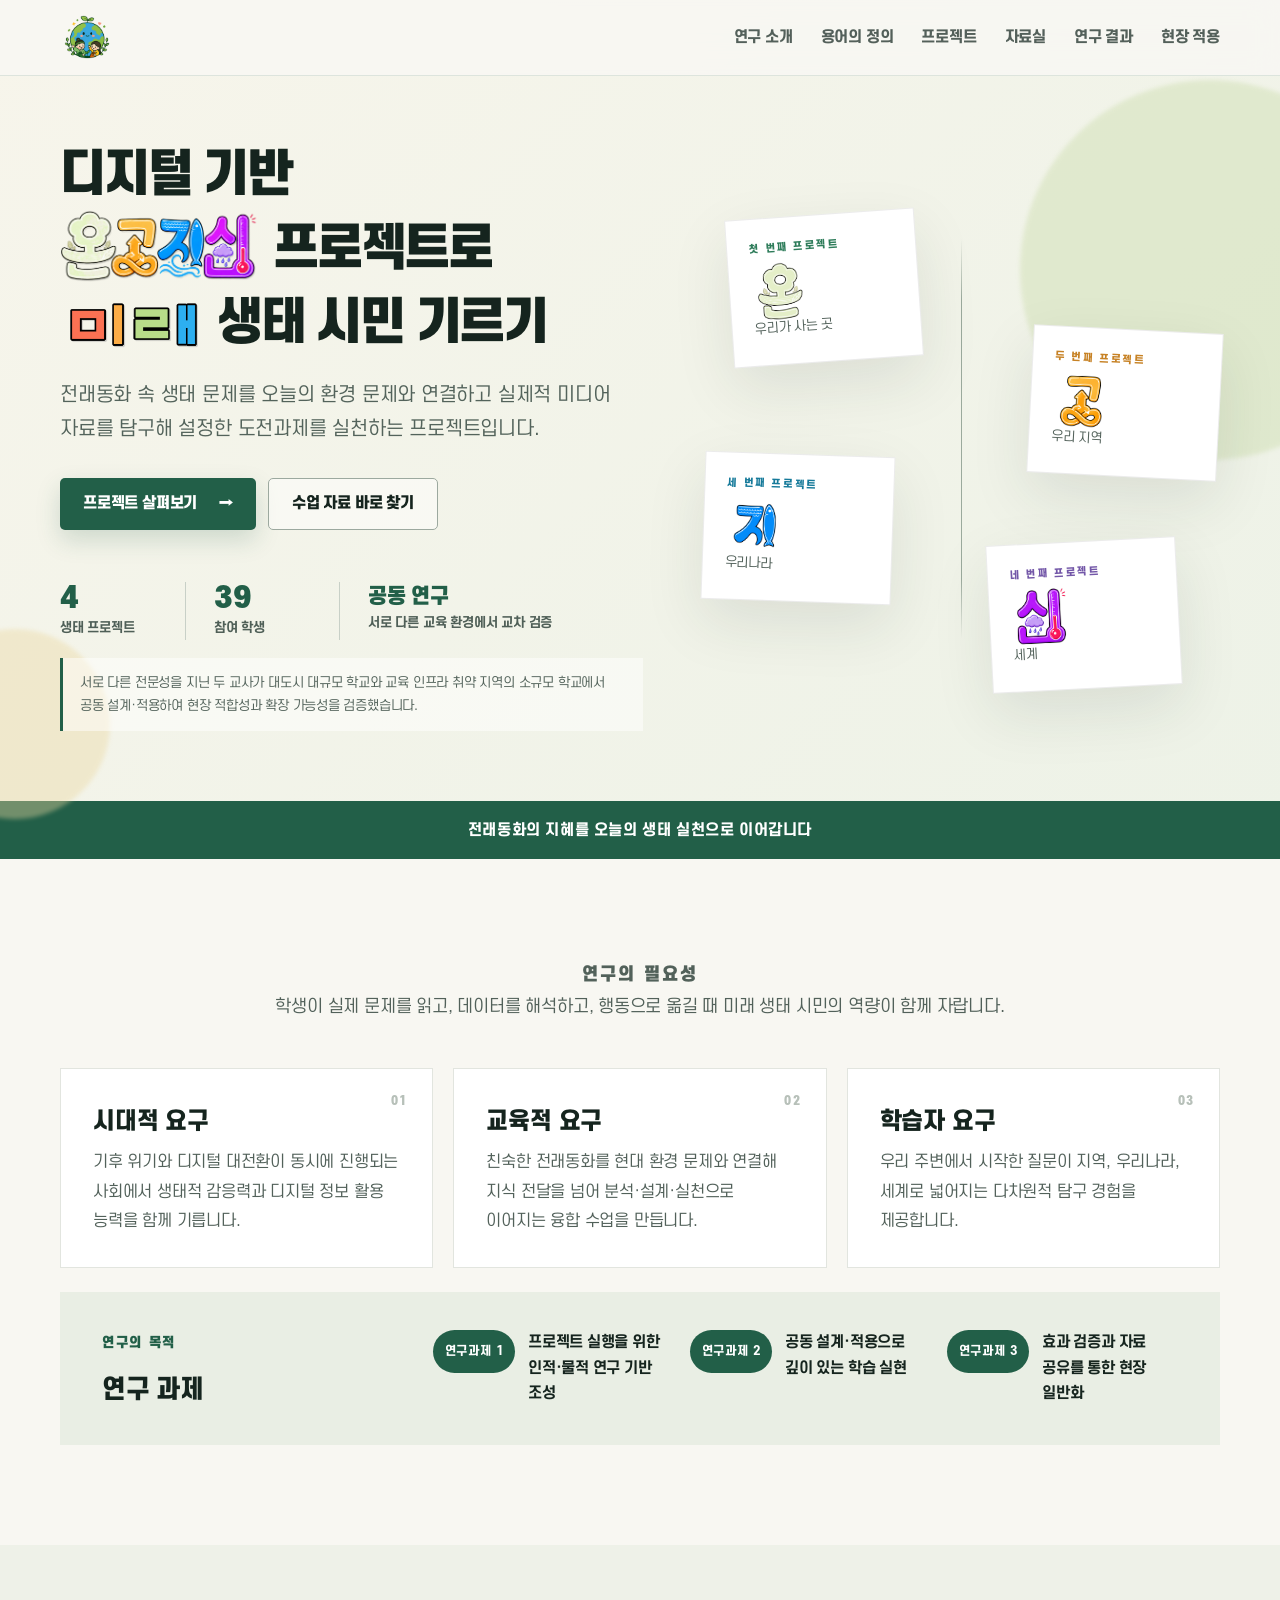
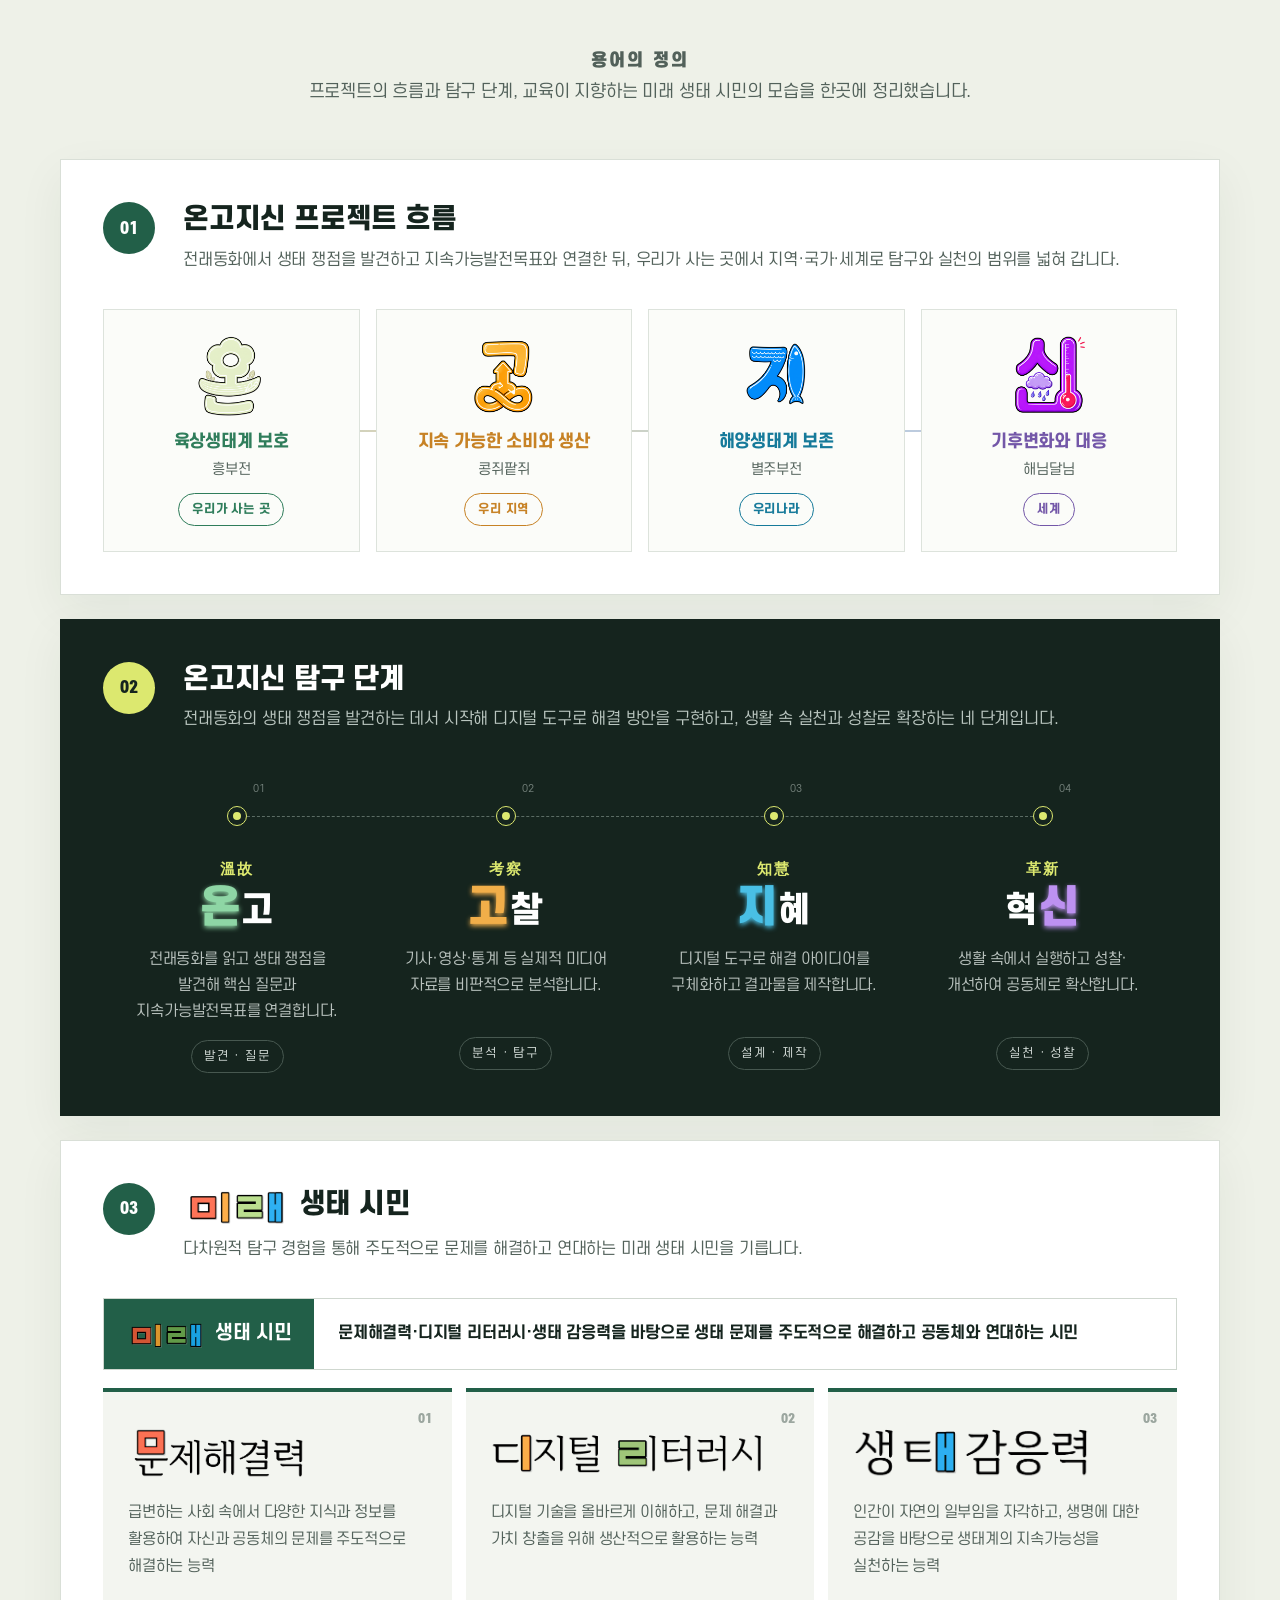
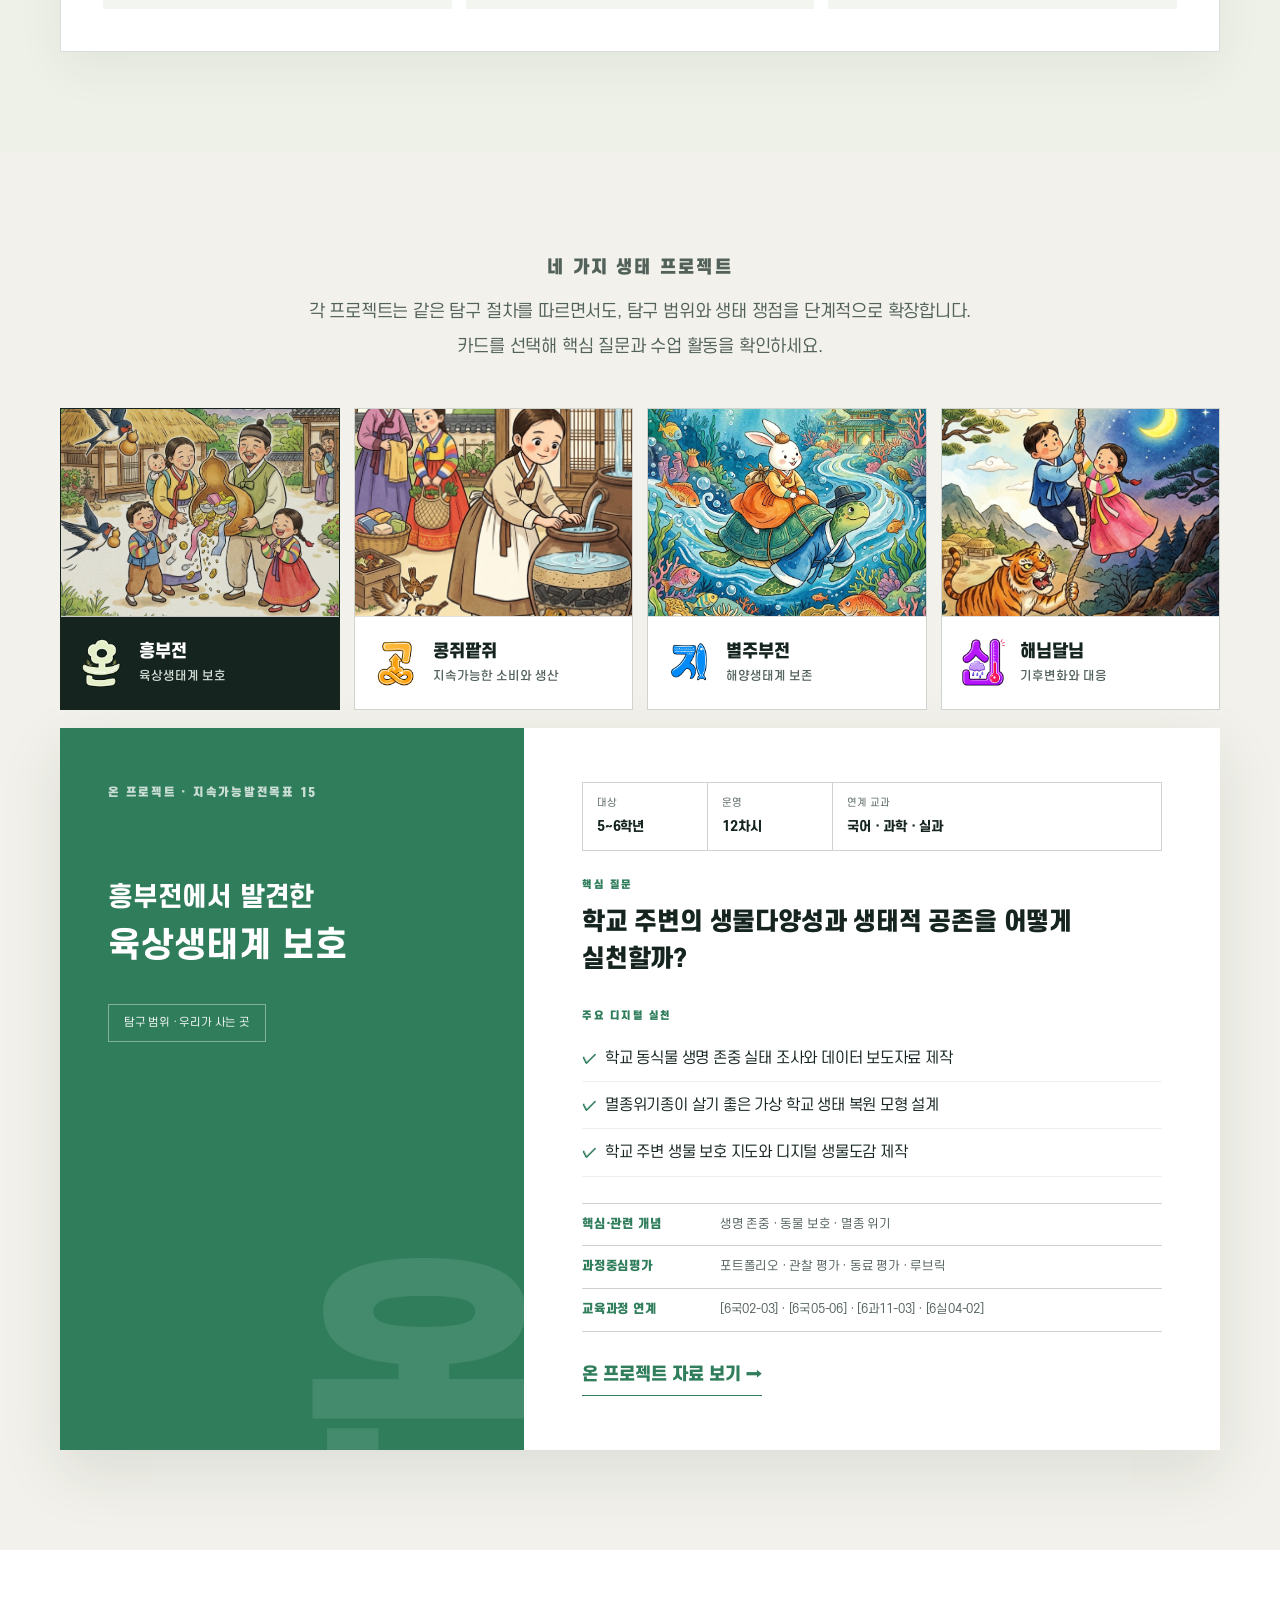
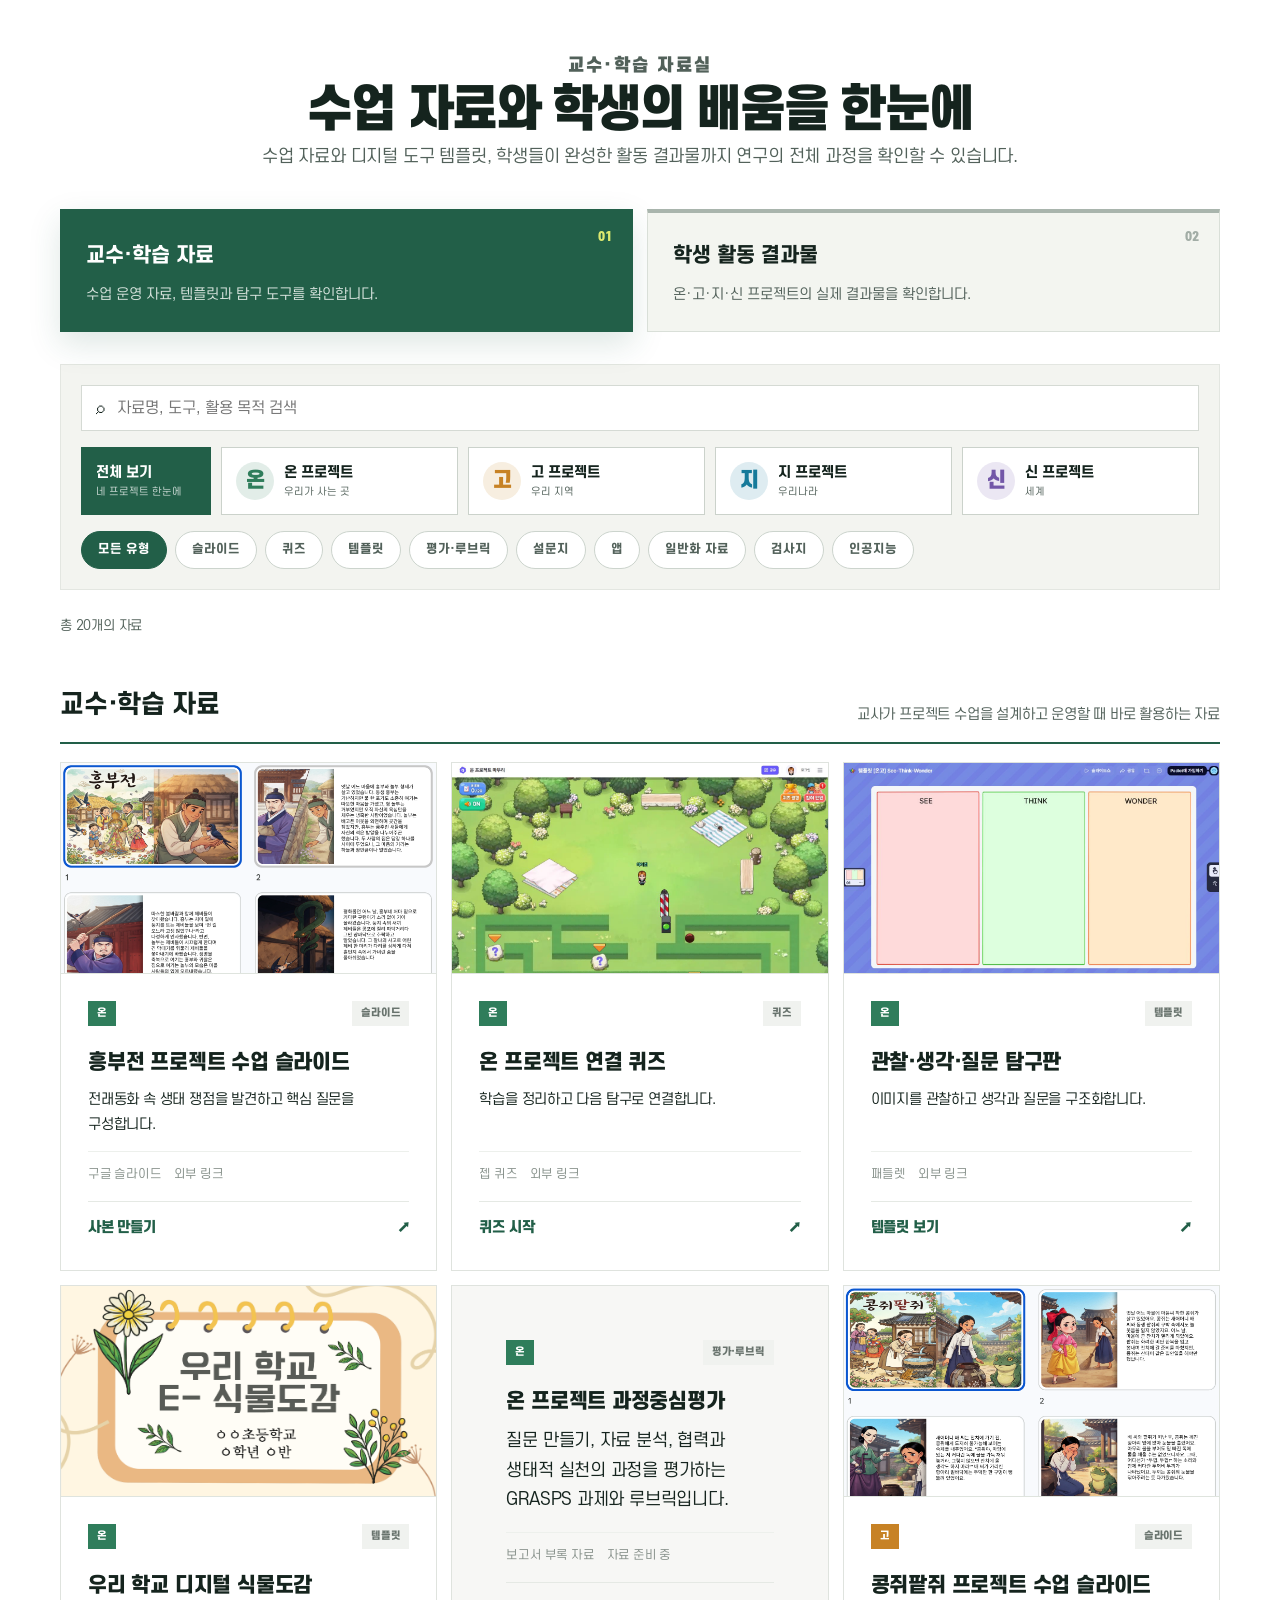
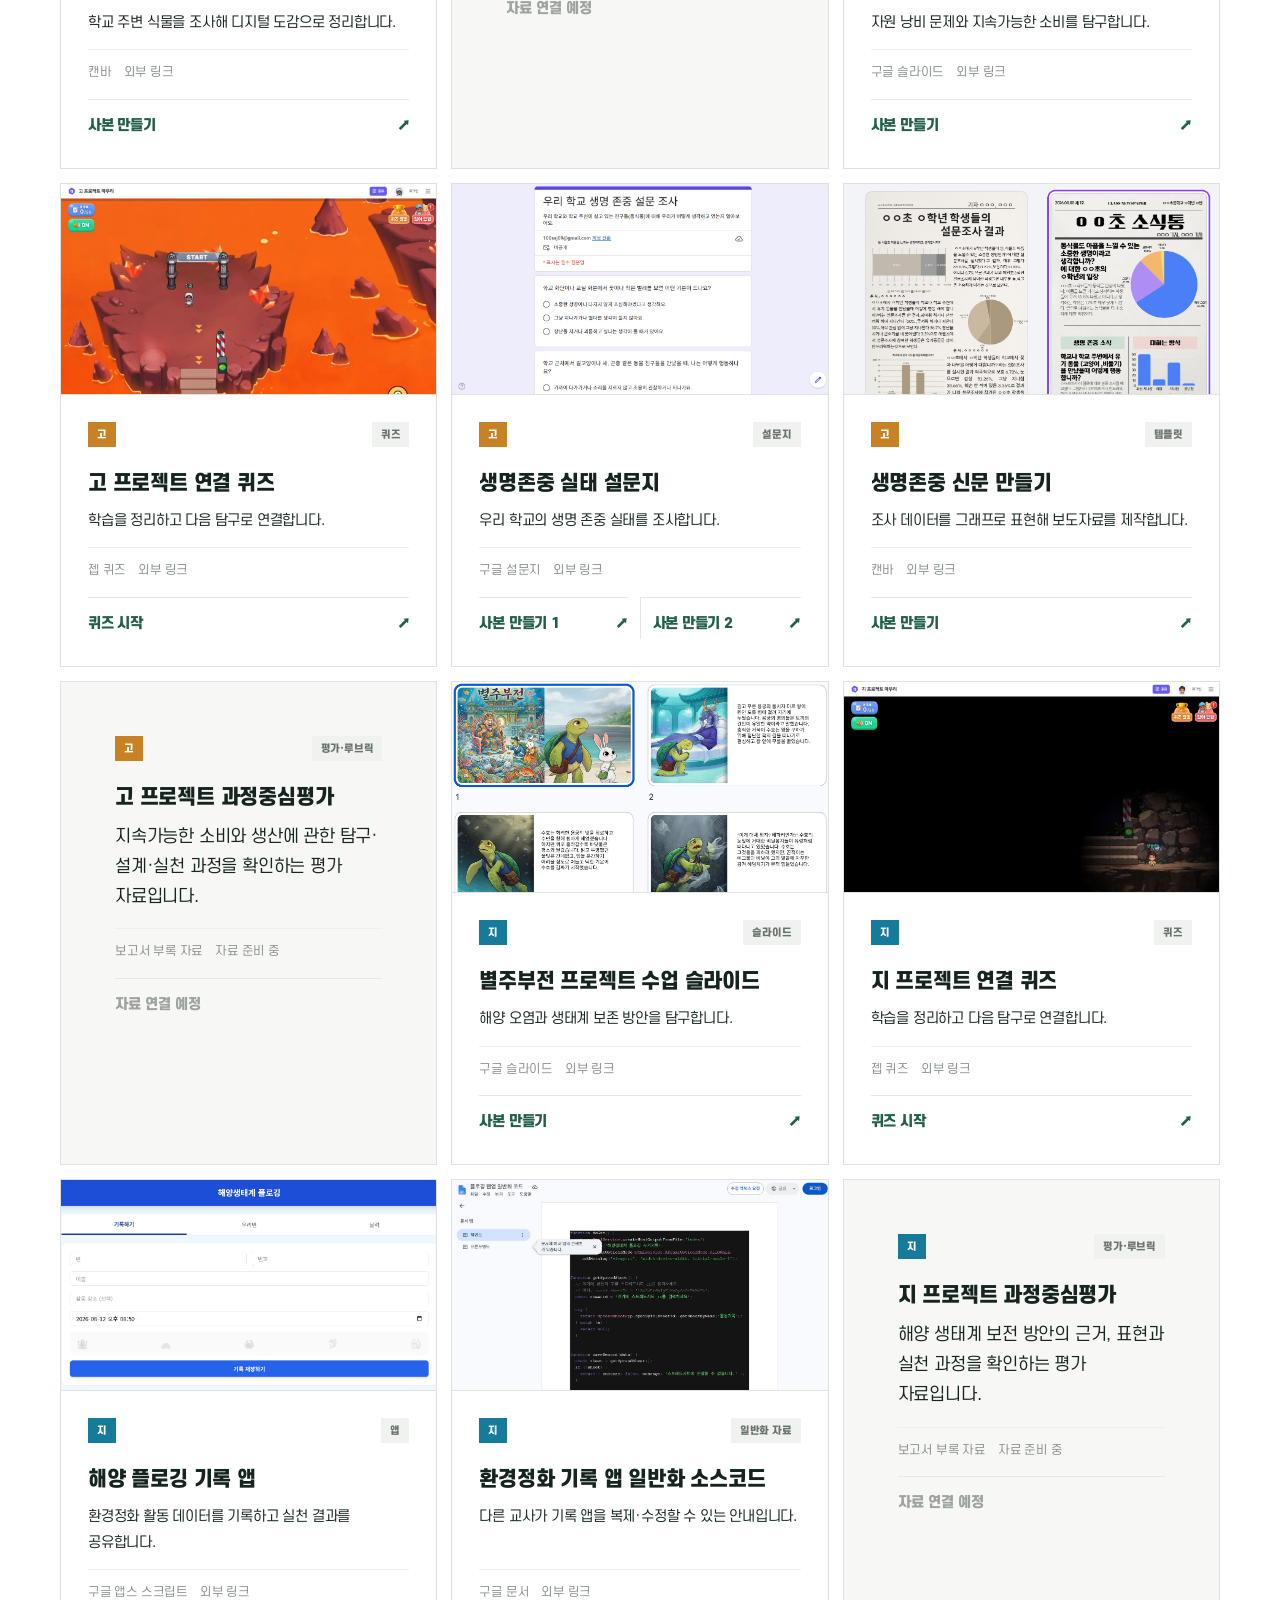
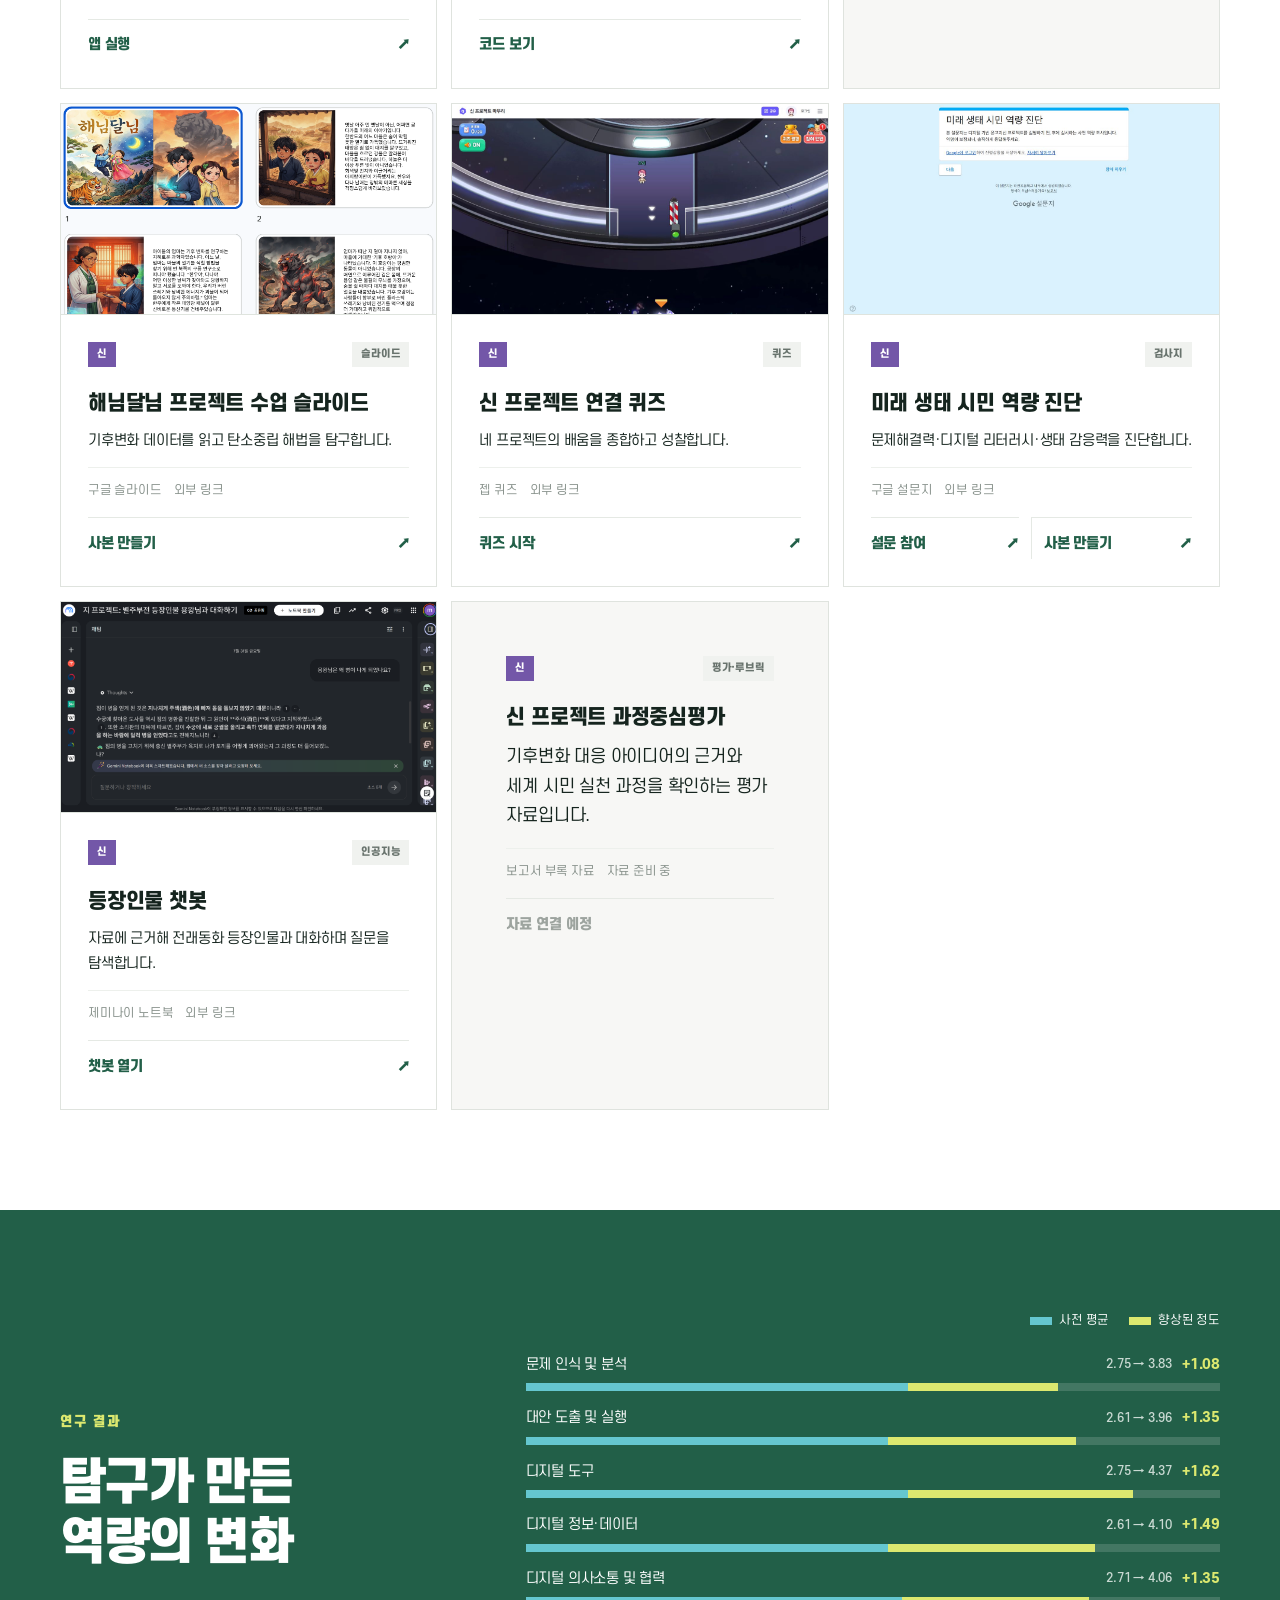
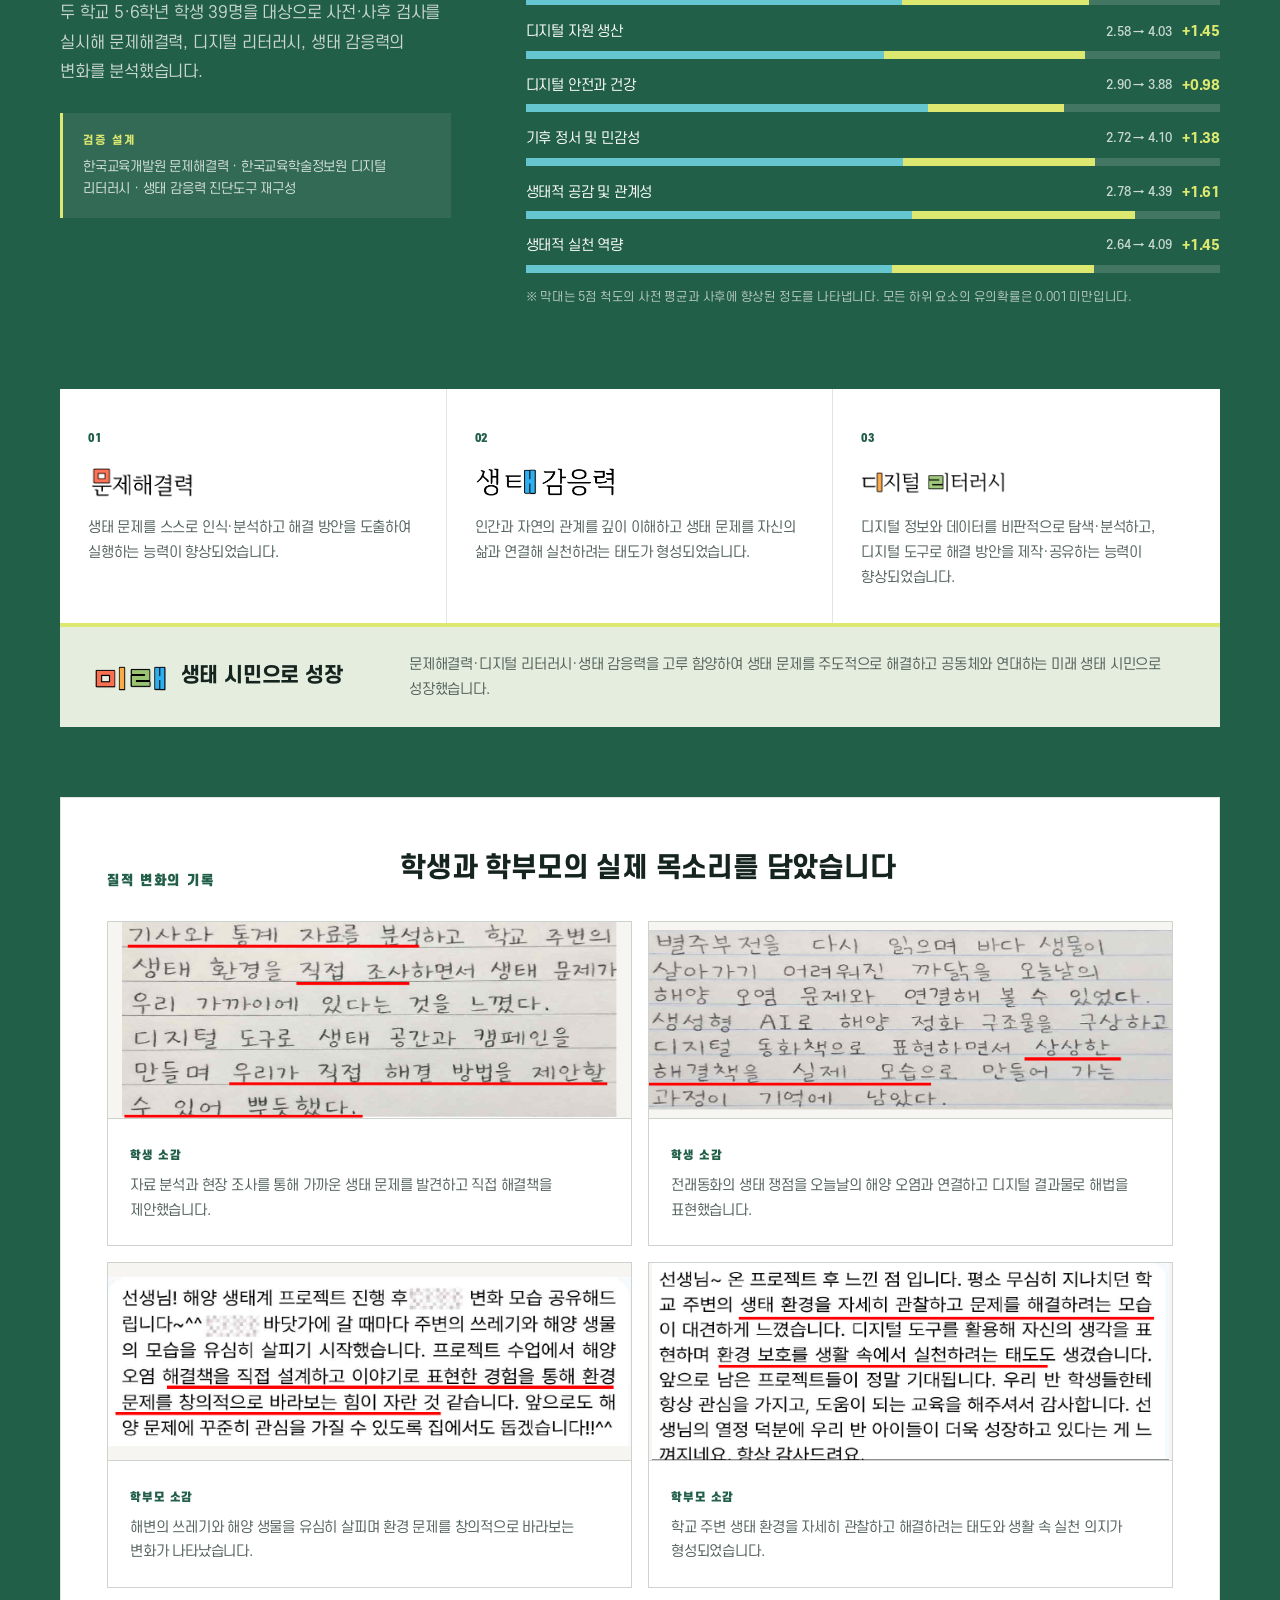
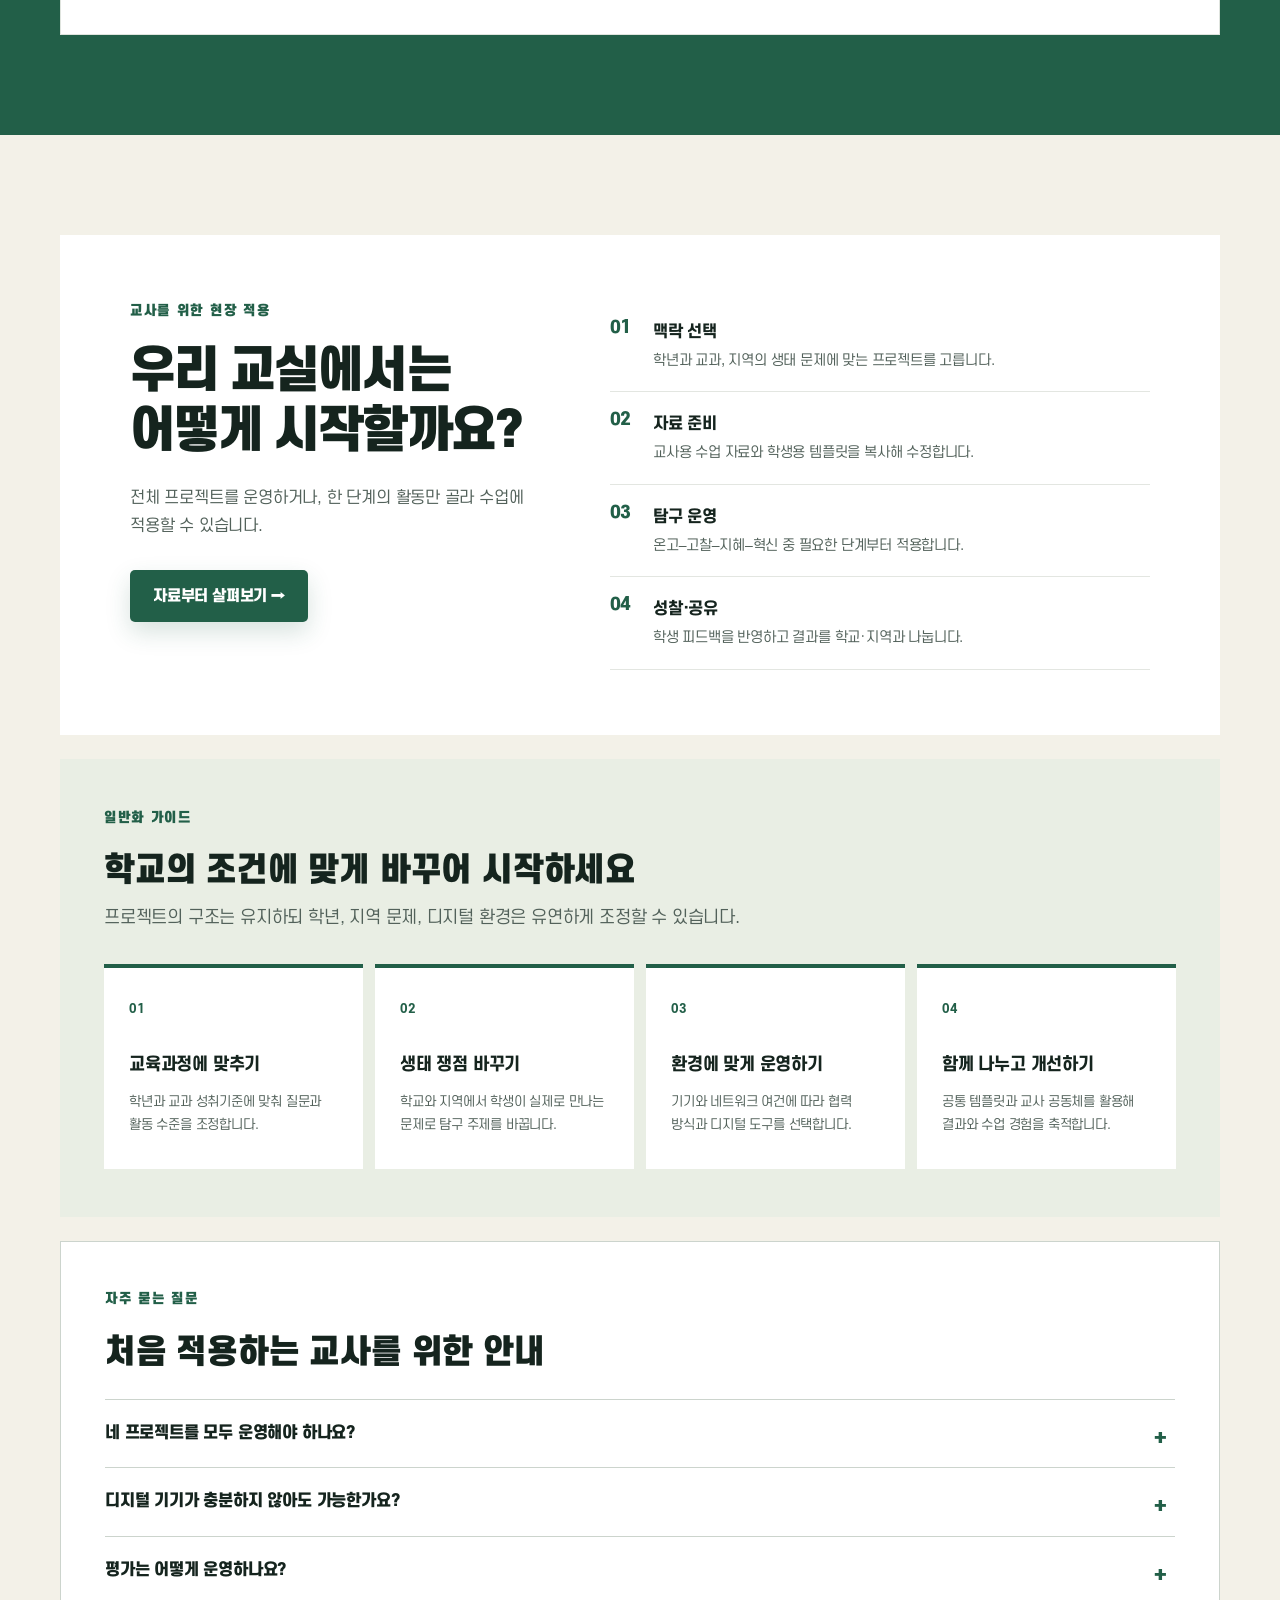
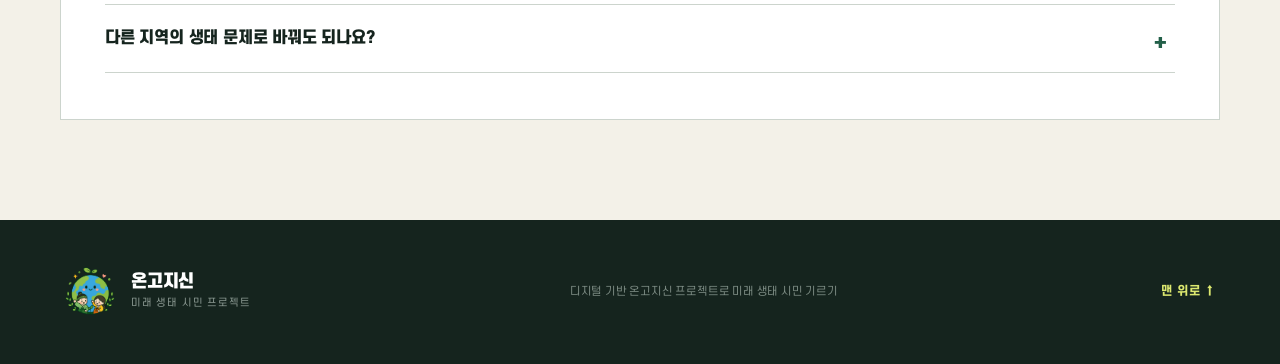
==== commit 52cf7ccc: "중복 검증 설명 정리" ====
--- a/ongojisin-web/index.html
+++ b/ongojisin-web/index.html
@@ -172,8 +172,7 @@
         <div class="future-citizen-result"><div class="future-result-title"><img src="assets/images/future-word-definition.png" alt="미래"><strong>생태 시민으로 성장</strong></div><p>문제해결력·디지털 리터러시·생태 감응력을 고루 함양하여 생태 문제를 주도적으로 해결하고 공동체와 연대하는 미래 생태 시민으로 성장했습니다.</p></div>
       </div>
       <div class="shell evidence-panel">
-        <header><p class="section-kicker">검증 근거</p><h3>수치와 실제 변화의 기록을 함께 살폈습니다</h3></header>
-        <div class="evidence-methods"><article><b>양적 검증</b><p>39명의 사전·사후 응답을 5점 척도로 비교하고 대응표본 t-검정을 실시했습니다.</p><span>모든 하위 요소 p&lt;.001</span></article><article><b>질적 검증</b><p>학생 소감, 학부모 소감, 수업 관찰과 활동 결과물을 종합해 변화의 맥락을 확인했습니다.</p><span>자료 간 교차 확인</span></article></div>
+        <header><p class="section-kicker">질적 변화의 기록</p><h3>학생과 학부모의 실제 목소리를 담았습니다</h3></header>
         <div class="voice-grid">
           <figure class="voice-card"><img src="assets/images/evidence-student-data.png" alt="기사와 통계 자료 분석, 생태 현장 조사에 관한 학생 손글씨 소감" loading="lazy"><figcaption><span>학생 소감</span><p>자료 분석과 현장 조사를 통해 가까운 생태 문제를 발견하고 직접 해결책을 제안했습니다.</p></figcaption></figure>
           <figure class="voice-card"><img src="assets/images/evidence-student-marine.png" alt="별주부전과 해양 오염 문제를 연결한 학생 손글씨 소감" loading="lazy"><figcaption><span>학생 소감</span><p>전래동화의 생태 쟁점을 오늘날의 해양 오염과 연결하고 디지털 결과물로 해법을 표현했습니다.</p></figcaption></figure>
--- a/ongojisin-web/assets/css/main.css
+++ b/ongojisin-web/assets/css/main.css
@@ -95,13 +95,13 @@
 @media(max-width:580px){.resource-tools{padding:14px}.filter-group{grid-template-columns:1fr}.filter-group .filter-all{grid-column:auto}.resource-tools .filter-group button{min-height:62px}.type-filter-group{margin-inline:-2px}}
 
 /* 혼합 연구 근거 */
-.evidence-panel{margin-top:70px;padding:46px;background:#fff;border:1px solid #dfe4de;color:var(--ink)}.evidence-panel>header{display:grid;grid-template-columns:.55fr 1.45fr;align-items:end;margin-bottom:28px}.evidence-panel>header .section-kicker{margin:0}.evidence-panel>header h3{margin:0;font-size:27px}.evidence-methods{display:grid;grid-template-columns:1fr 1fr;gap:14px}.evidence-methods article{padding:25px;background:#eef2eb;border-top:4px solid var(--green)}.evidence-methods b{font-size:17px}.evidence-methods p{margin:8px 0 14px;color:var(--muted);font-size:14px}.evidence-methods span{color:var(--green);font-size:12px;font-weight:800}.voice-grid{display:grid;grid-template-columns:repeat(2,1fr);gap:16px;margin-top:16px}.voice-card{overflow:hidden;margin:0;border:1px solid var(--line);background:#fff}.voice-card>img{display:block;width:100%;aspect-ratio:2.65/1;object-fit:contain;background:#f6f5f1;border-bottom:1px solid var(--line)}.voice-card figcaption{padding:20px 22px 22px}.voice-card figcaption span{display:inline-block;margin-bottom:8px;color:var(--green);font-size:11px;font-weight:900;letter-spacing:.08em}.voice-card p{margin:0;color:var(--muted);font-size:14px;line-height:1.75}
+.evidence-panel{margin-top:70px;padding:46px;background:#fff;border:1px solid #dfe4de;color:var(--ink)}.evidence-panel>header{display:grid;grid-template-columns:.55fr 1.45fr;align-items:end;margin-bottom:28px}.evidence-panel>header .section-kicker{margin:0}.evidence-panel>header h3{margin:0;font-size:27px}.voice-grid{display:grid;grid-template-columns:repeat(2,1fr);gap:16px}.voice-card{overflow:hidden;margin:0;border:1px solid var(--line);background:#fff}.voice-card>img{display:block;width:100%;aspect-ratio:2.65/1;object-fit:contain;background:#f6f5f1;border-bottom:1px solid var(--line)}.voice-card figcaption{padding:20px 22px 22px}.voice-card figcaption span{display:inline-block;margin-bottom:8px;color:var(--green);font-size:11px;font-weight:900;letter-spacing:.08em}.voice-card p{margin:0;color:var(--muted);font-size:14px;line-height:1.75}
 
 /* 일반화와 FAQ */
 .generalization-guide{margin-top:24px;padding:48px 44px;background:#e9eee4}.generalization-guide>header{max-width:760px;margin-bottom:32px}.generalization-guide h2,.faq h2{margin:0 0 10px;font:900 32px/1.35 '에스코어드림',sans-serif!important}.generalization-guide>header>p:last-child{margin:0;color:var(--muted)}.generalization-grid{display:grid;grid-template-columns:repeat(4,1fr);gap:12px}.generalization-grid article{min-height:205px;padding:25px;background:#fff;border-top:4px solid var(--green)}.generalization-grid b{color:var(--green);font-size:12px}.generalization-grid h3{margin:26px 0 10px;font-size:17px}.generalization-grid p{margin:0;color:var(--muted);font-size:13px}.faq{margin-top:24px;padding:46px 44px;background:#fff;border:1px solid var(--line)}.faq>header{margin-bottom:25px}.faq details{border-top:1px solid var(--line)}.faq details:last-child{border-bottom:1px solid var(--line)}.faq summary{position:relative;padding:19px 42px 19px 0;font-size:16px;font-weight:800;cursor:pointer;list-style:none}.faq summary::-webkit-details-marker{display:none}.faq summary::after{content:'+';position:absolute;right:8px;font-size:21px;color:var(--green)}.faq details[open] summary::after{content:'−'}.faq details p{max-width:900px;margin:-3px 0 20px;color:var(--muted);font-size:14px}
 
 @media(max-width:900px){.evidence-panel>header{grid-template-columns:1fr;gap:8px}.voice-grid{grid-template-columns:1fr}.generalization-grid{grid-template-columns:1fr 1fr}}
-@media(max-width:580px){.project-specs{grid-template-columns:1fr 1fr}.project-specs span:last-child{grid-column:1/-1;border-top:1px solid var(--line)}.project-design-meta div{grid-template-columns:1fr;gap:2px}.evidence-panel,.generalization-guide,.faq{padding:30px 22px}.evidence-methods,.generalization-grid{grid-template-columns:1fr}.evidence-panel>header h3{font-size:22px}.generalization-guide h2,.faq h2{font-size:26px}.type-filter-group{flex-wrap:nowrap;overflow-x:auto;padding-bottom:6px}.type-filter-group button{flex:0 0 auto}}
+@media(max-width:580px){.project-specs{grid-template-columns:1fr 1fr}.project-specs span:last-child{grid-column:1/-1;border-top:1px solid var(--line)}.project-design-meta div{grid-template-columns:1fr;gap:2px}.evidence-panel,.generalization-guide,.faq{padding:30px 22px}.generalization-grid{grid-template-columns:1fr}.evidence-panel>header h3{font-size:22px}.generalization-guide h2,.faq h2{font-size:26px}.type-filter-group{flex-wrap:nowrap;overflow-x:auto;padding-bottom:6px}.type-filter-group button{flex:0 0 auto}}
 
 /* 프로젝트·단계별 학생 활동 결과물 */
 .student-result-hub>header{display:grid;grid-template-columns:1fr 1.2fr;gap:40px;align-items:end;margin:30px 0 22px;padding-bottom:18px;border-bottom:2px solid var(--green)}.student-result-hub>header span{color:var(--green);font-size:12px;font-weight:900}.student-result-hub>header h3{margin:5px 0 0;font-size:26px;line-height:1.45}.student-result-hub>header p{margin:0;color:var(--muted);font-size:14px;text-align:right}.result-project-list{display:grid;gap:22px}.result-project-panel{overflow:hidden;background:#fff;border:1px solid var(--line);border-top:5px solid var(--result-color)}.result-project-panel>header{display:grid;grid-template-columns:62px 1fr auto;gap:18px;align-items:center;padding:25px 28px;background:#f4f6f2}.result-project-panel>header>img{width:58px;height:58px;object-fit:contain}.result-project-panel>header div>span{color:var(--result-color);font-size:11px;font-weight:800}.result-project-panel>header h4{margin:2px 0 0;font-size:21px}.result-project-panel>header p{margin:2px 0 0;color:var(--muted);font-size:12px}.result-project-panel>header>a{min-height:42px;padding:9px 14px;border:1px solid var(--result-color);color:var(--result-color);font-size:12px;font-weight:800}.stage-result-grid{display:grid;grid-template-columns:repeat(4,1fr);gap:0}.stage-result-card{display:flex;min-height:205px;padding:25px 22px;flex-direction:column;border-right:1px solid var(--line)}.stage-result-card:last-child{border-right:0}.stage-result-card>div{display:flex;align-items:center;gap:10px}.stage-result-card>div span{display:grid;place-items:center;width:31px;height:31px;border-radius:50%;background:#e9eee9;color:var(--result-color);font-size:10px;font-weight:900}.stage-result-card>div strong{font-size:18px}.stage-result-card p{margin:24px 0;color:var(--muted);font-size:13px;line-height:1.7}.stage-result-card a,.stage-result-card button{display:flex;align-items:center;justify-content:space-between;width:100%;min-height:40px;margin-top:auto;padding:9px 0 0;border:0;border-top:1px solid var(--line);background:none;color:var(--result-color);font-size:12px;font-weight:800;text-align:left}.stage-result-card button{color:#98a39c;cursor:not-allowed}.stage-result-card.ongo{background:linear-gradient(180deg,rgba(47,125,91,.04),transparent 45%)}.stage-result-card.gochal{background:linear-gradient(180deg,rgba(199,130,37,.05),transparent 45%)}.stage-result-card.jihye{background:linear-gradient(180deg,rgba(22,122,154,.05),transparent 45%)}.stage-result-card.hyeoksin{background:linear-gradient(180deg,rgba(115,87,168,.05),transparent 45%)}
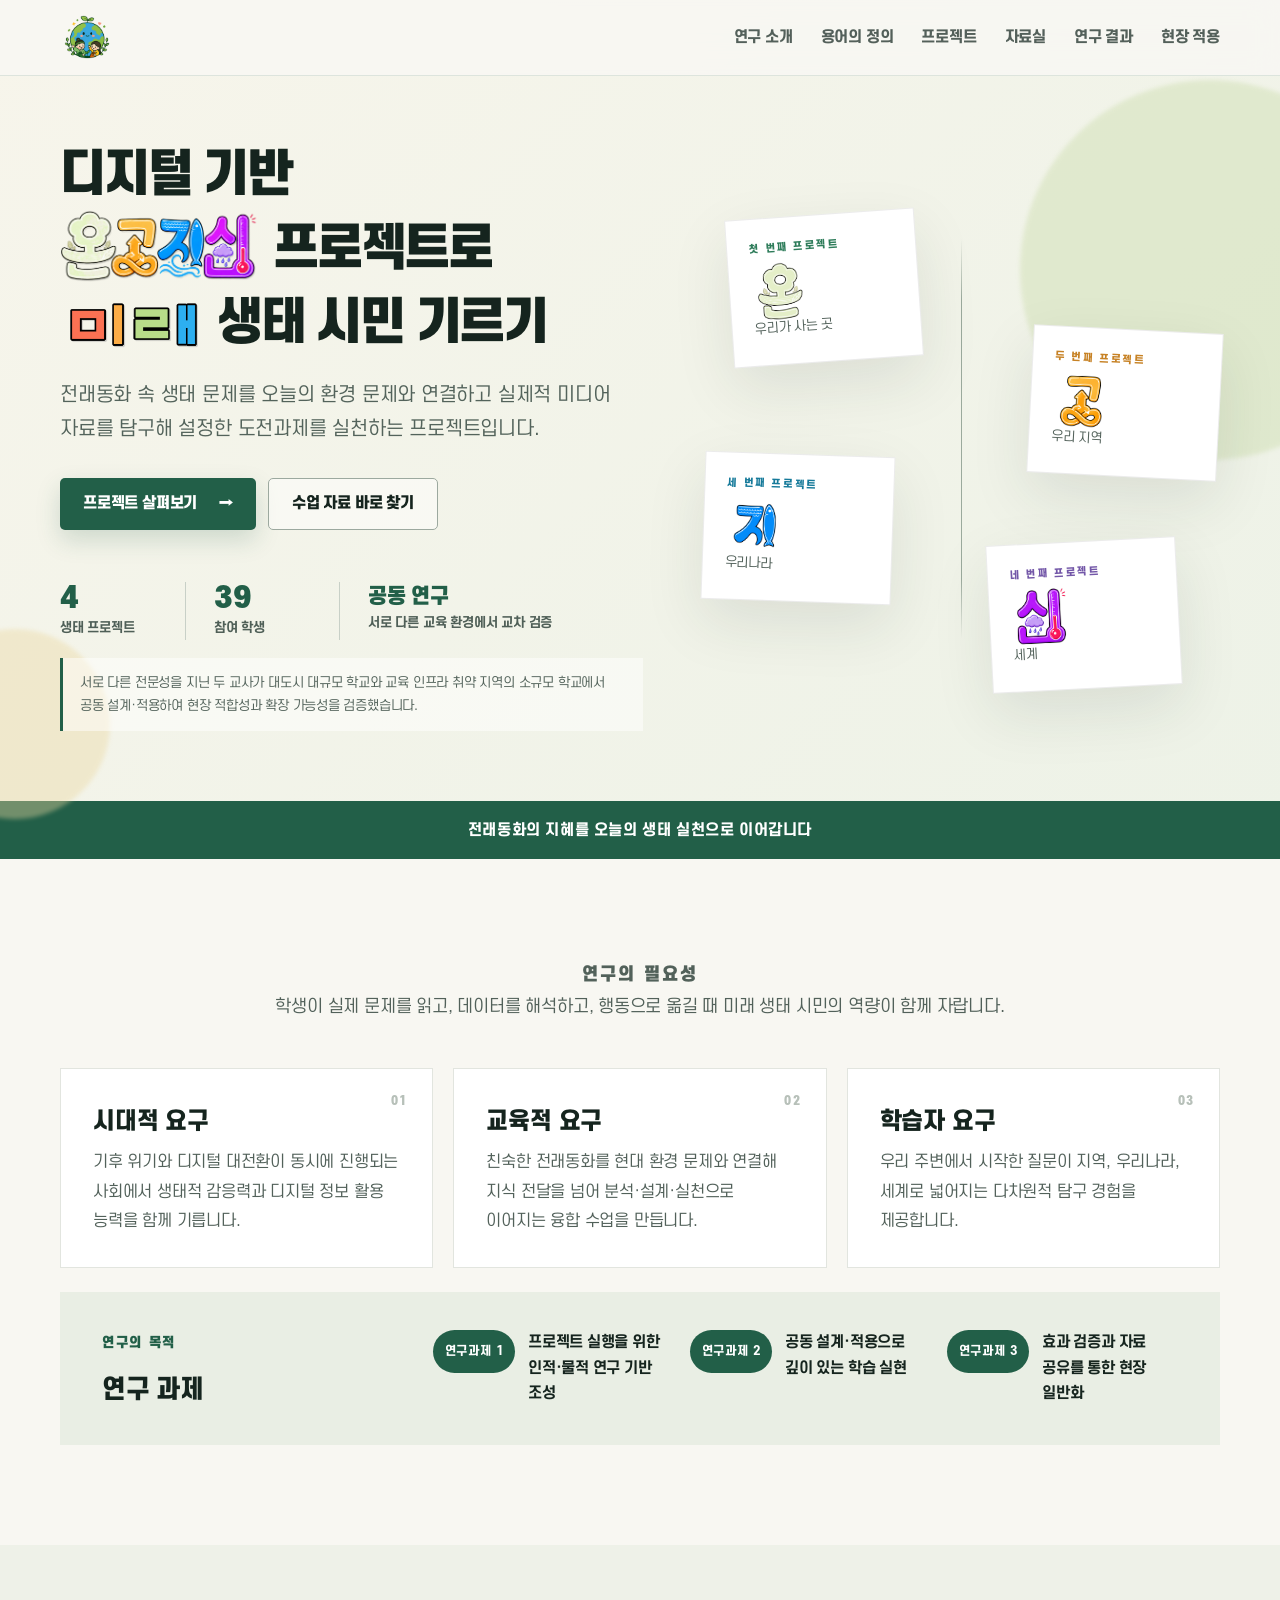
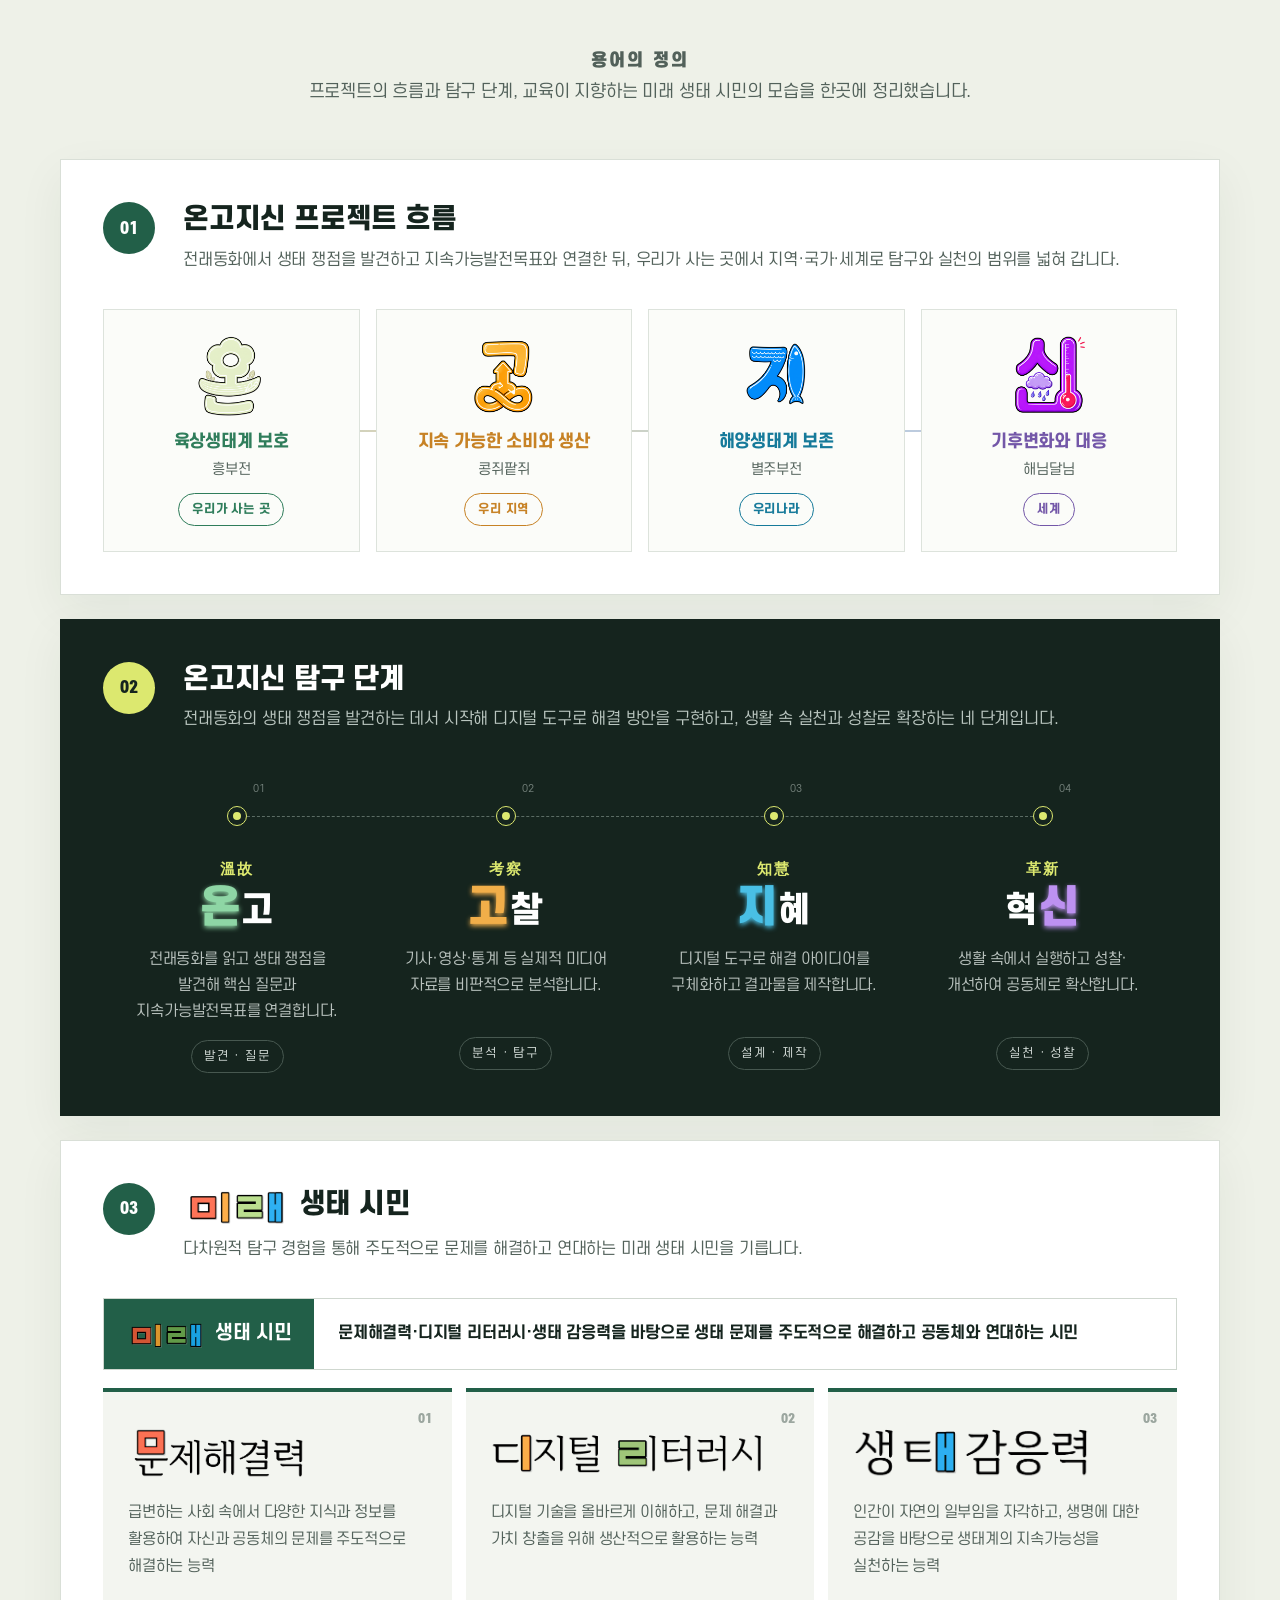
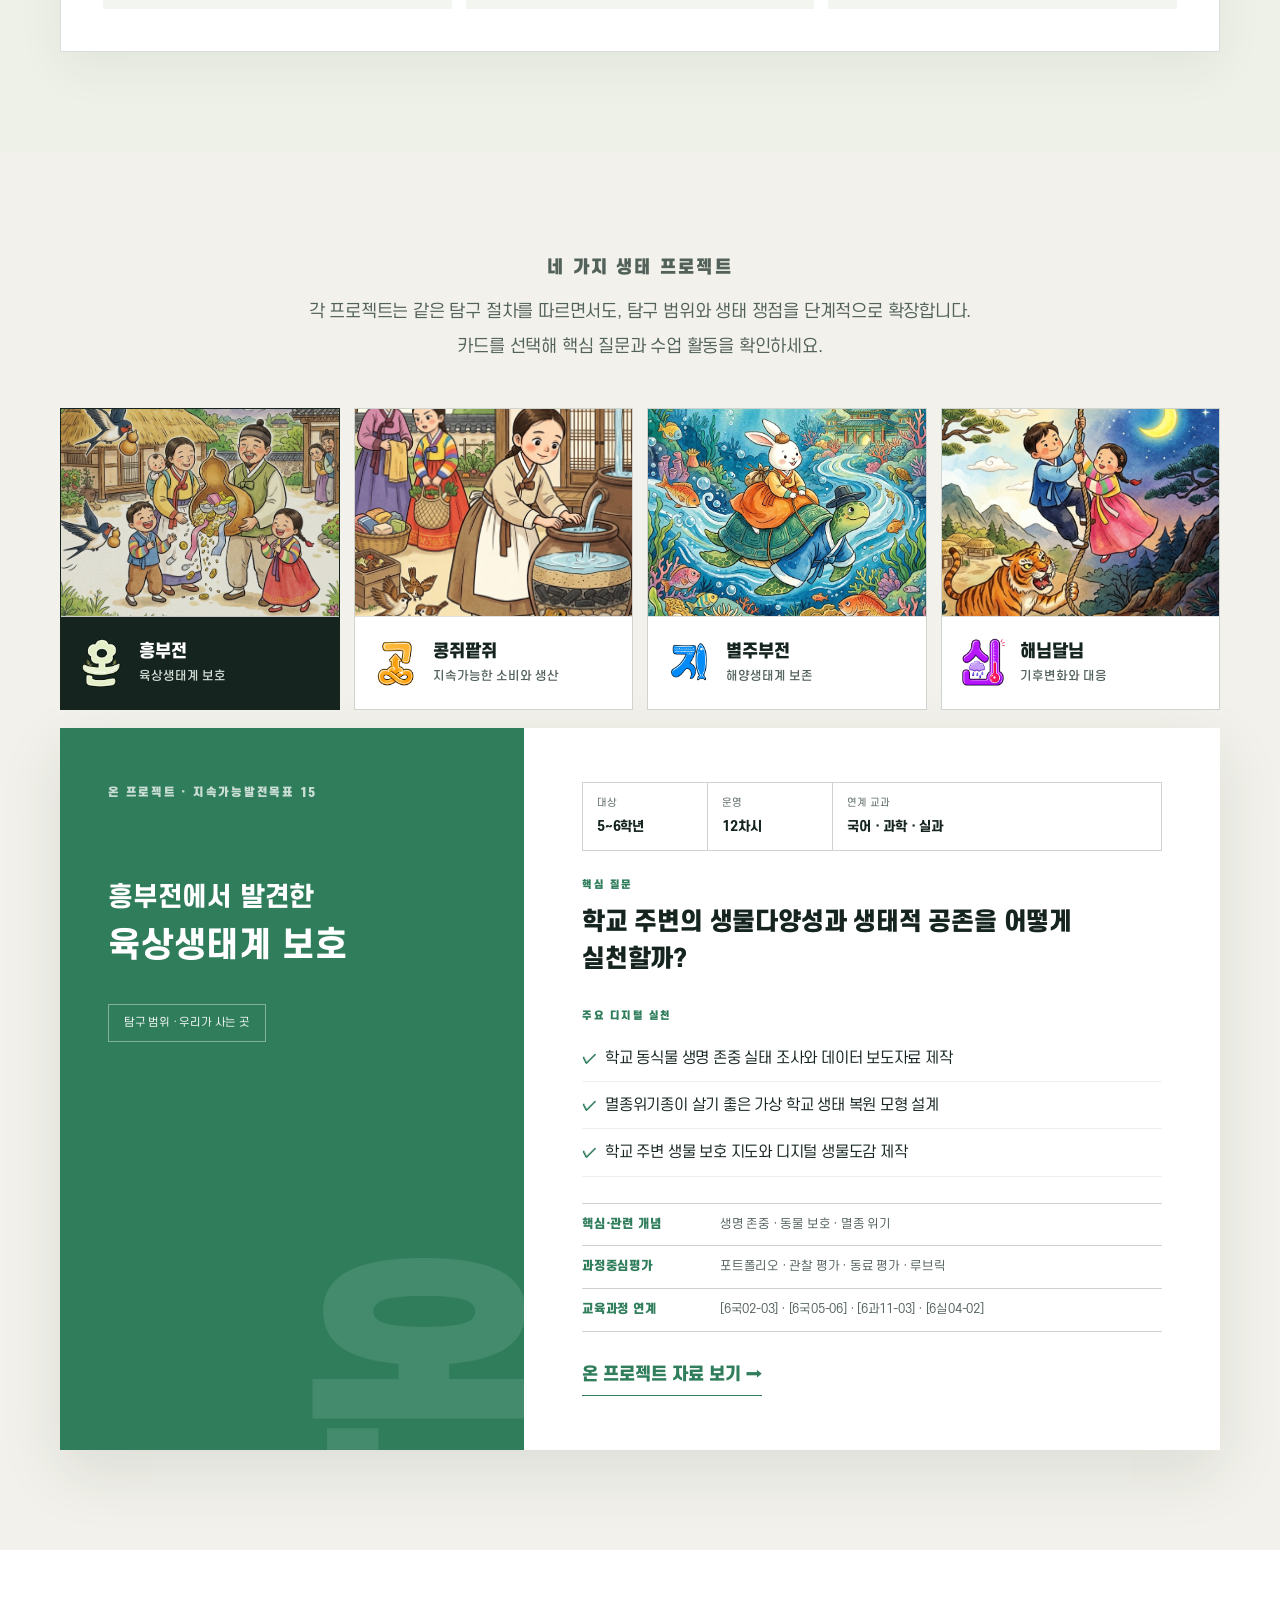
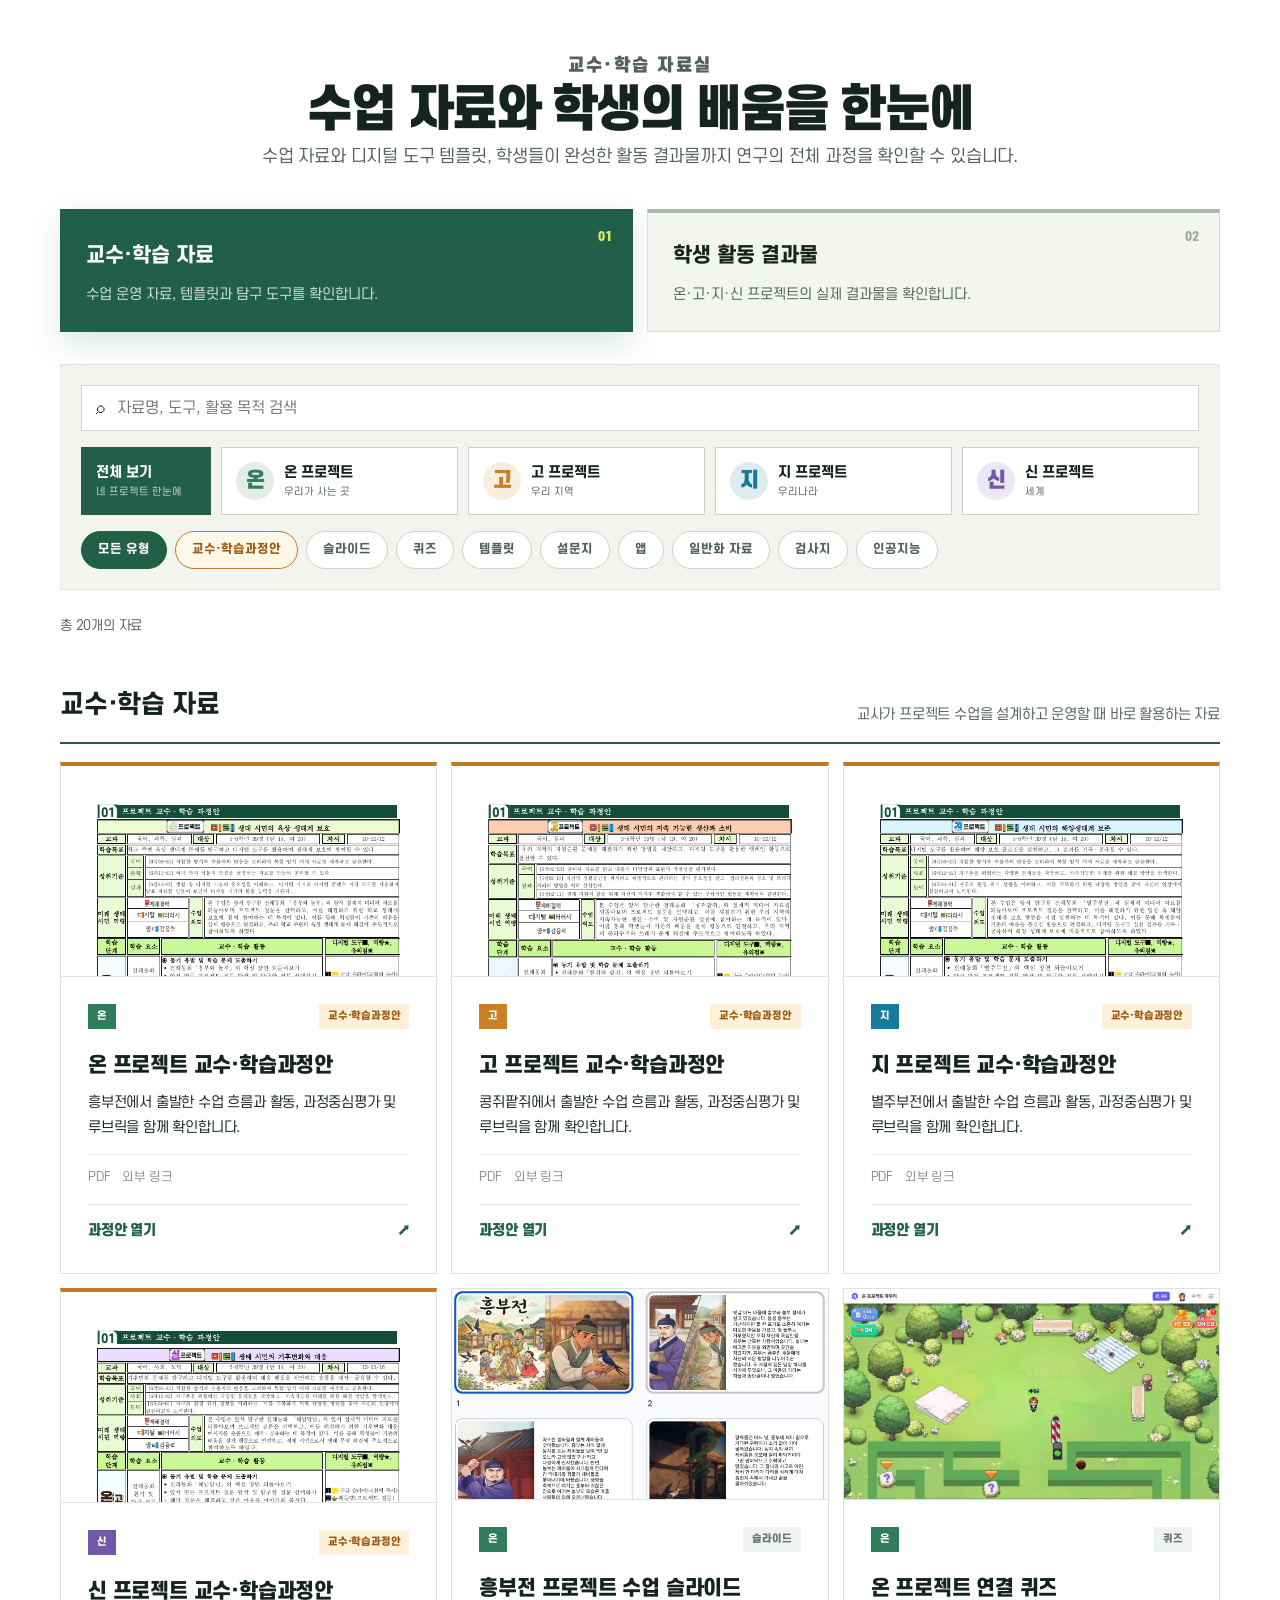
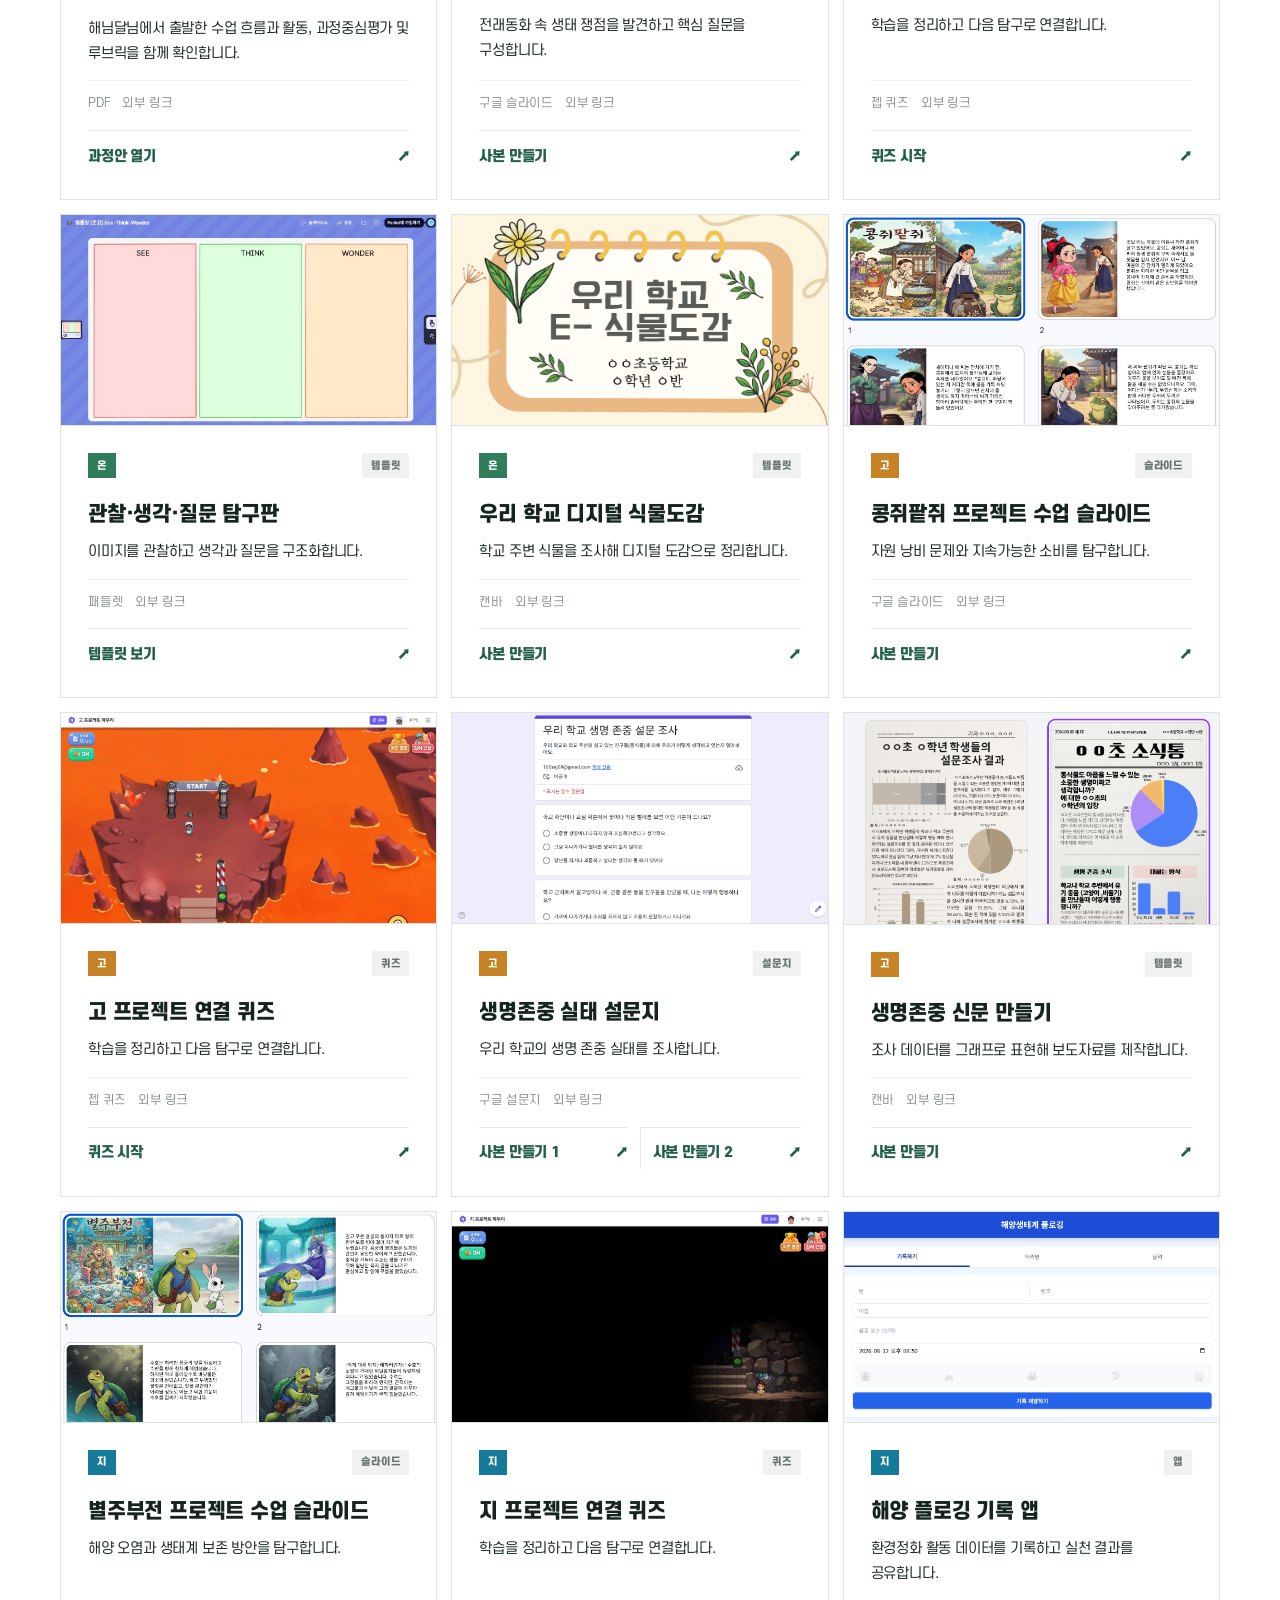
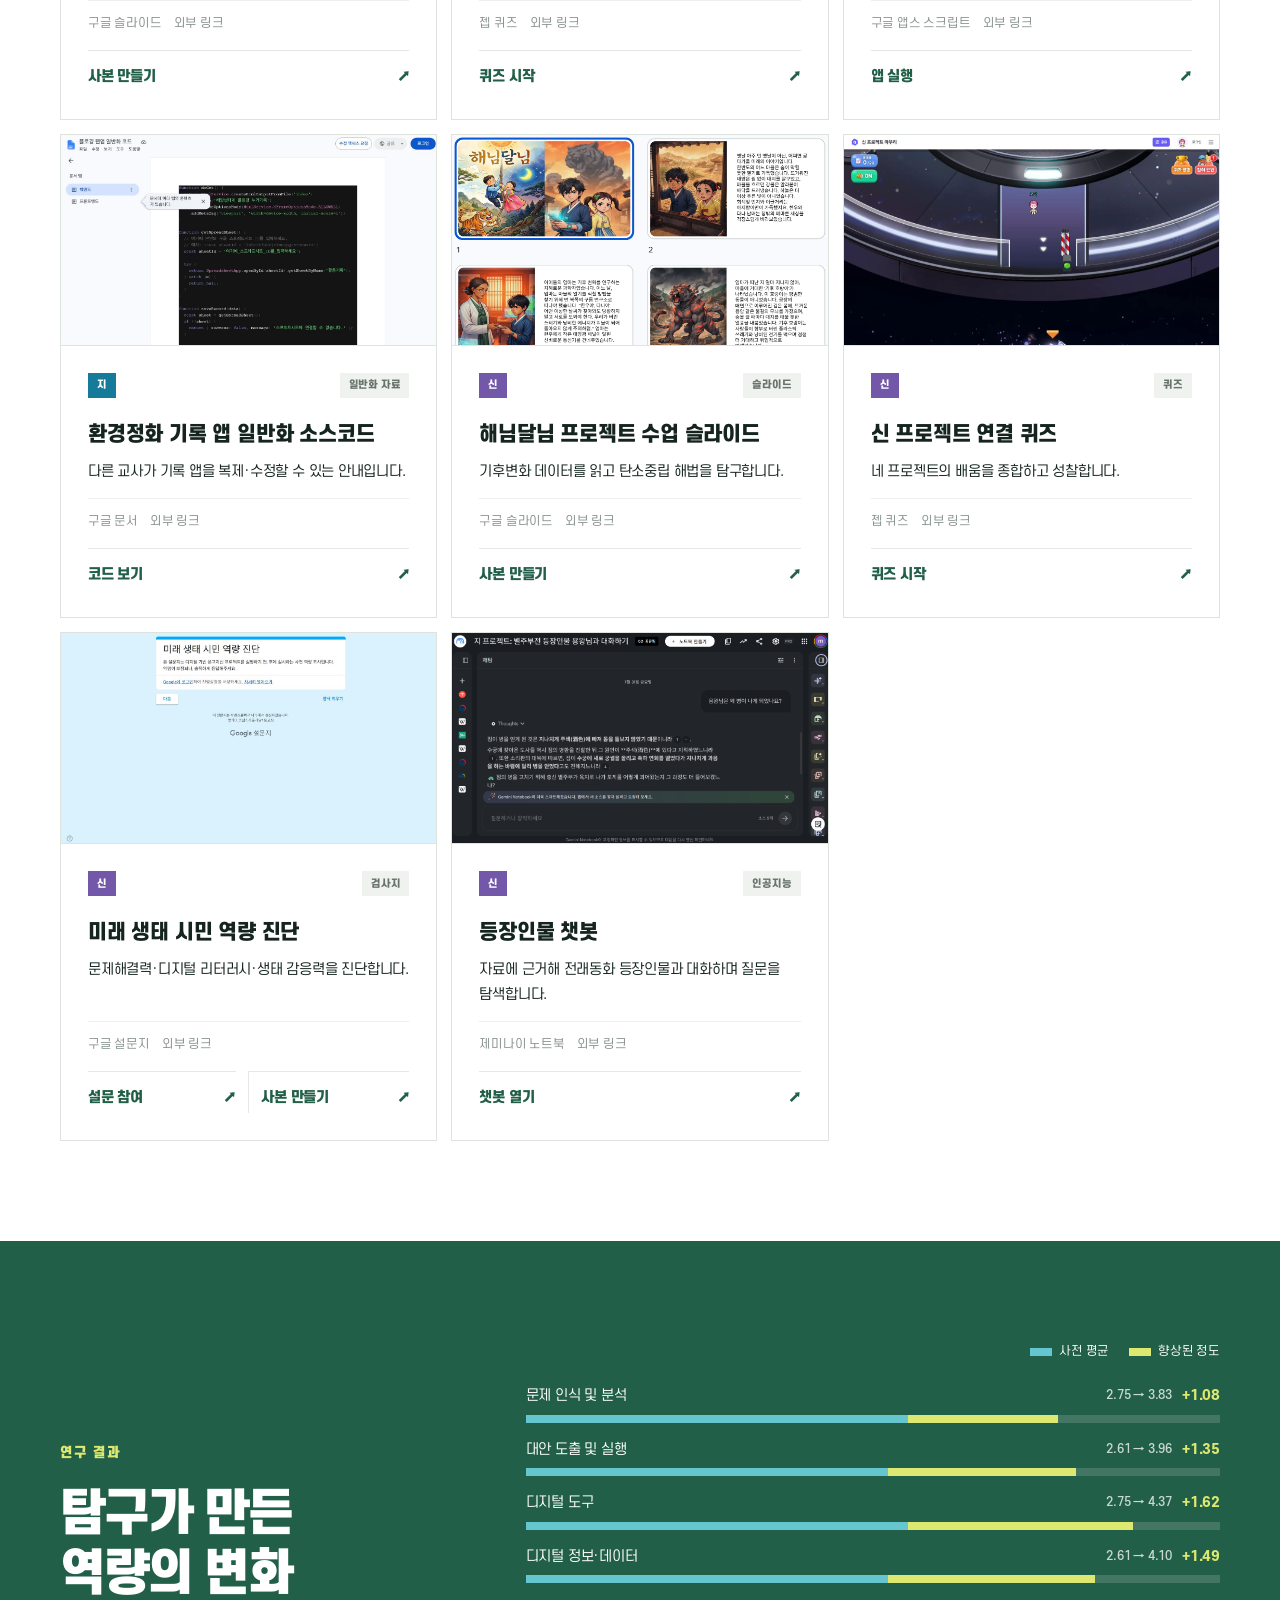
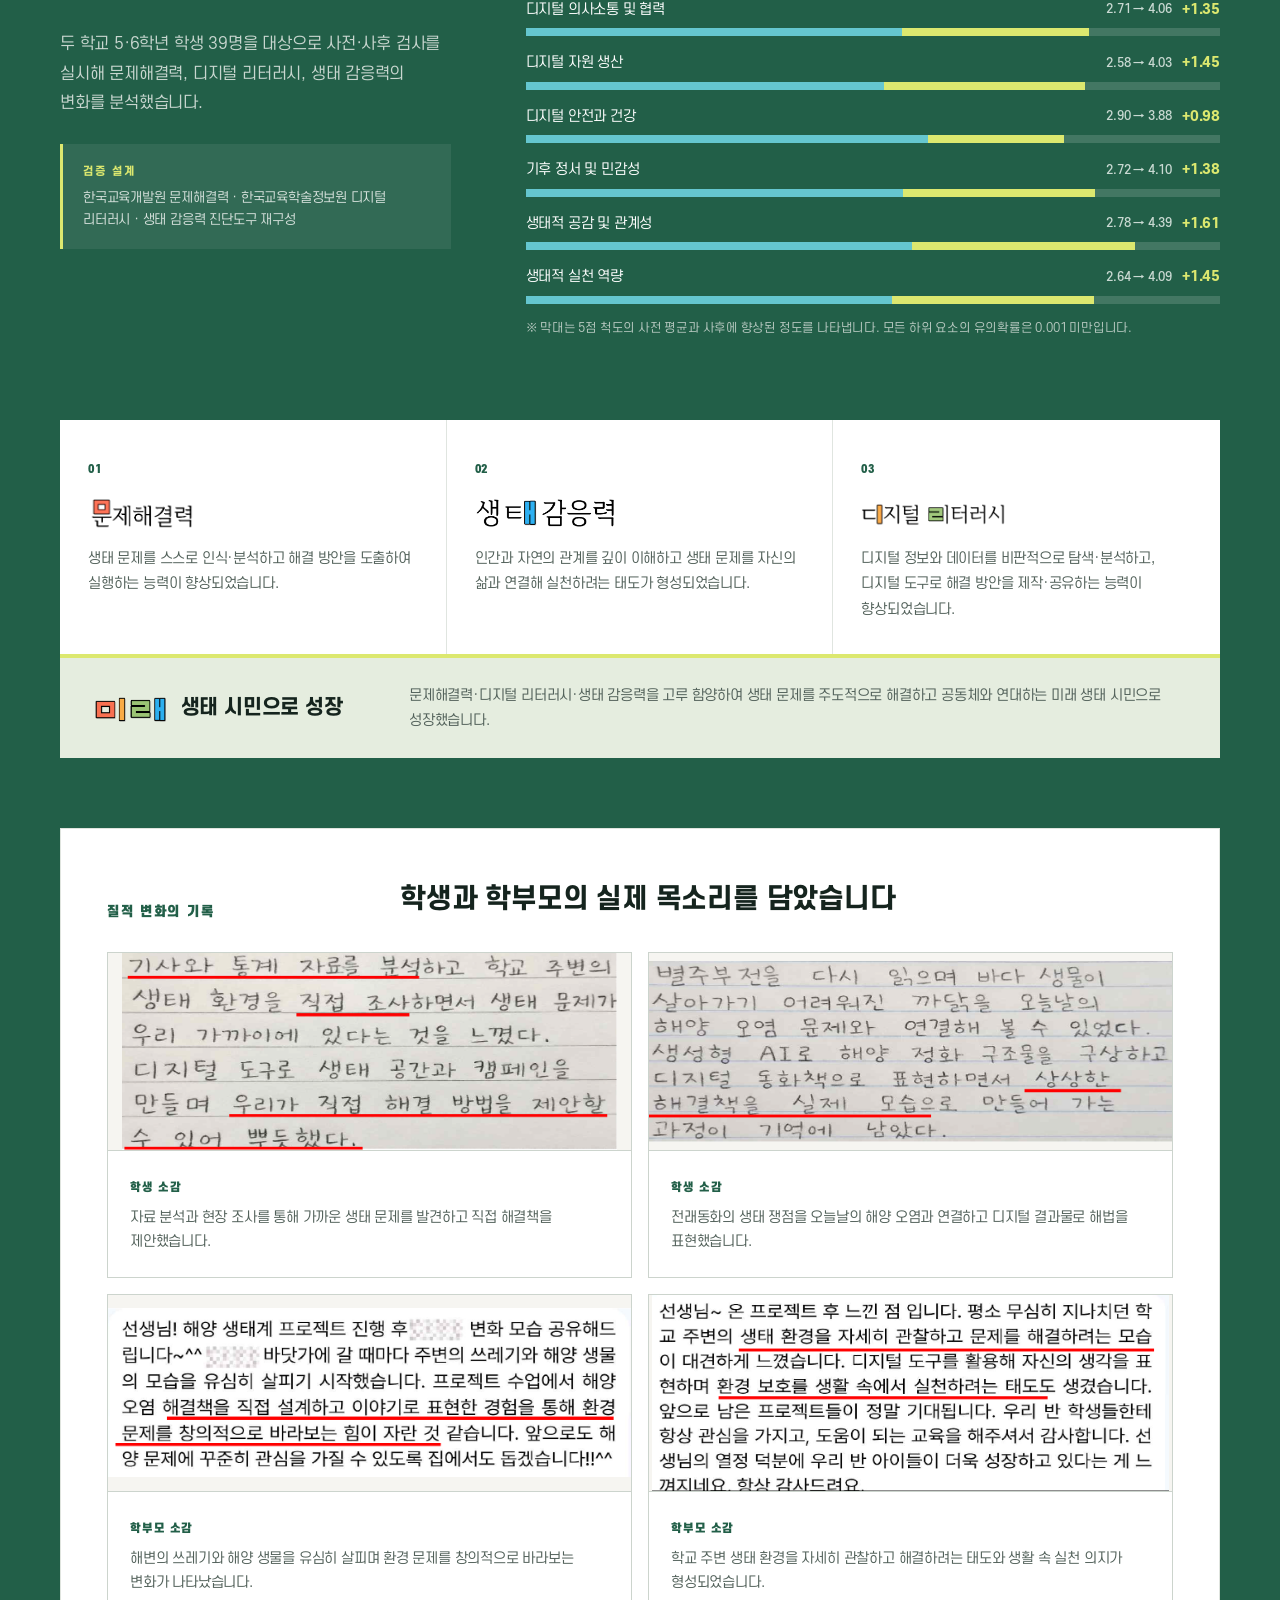
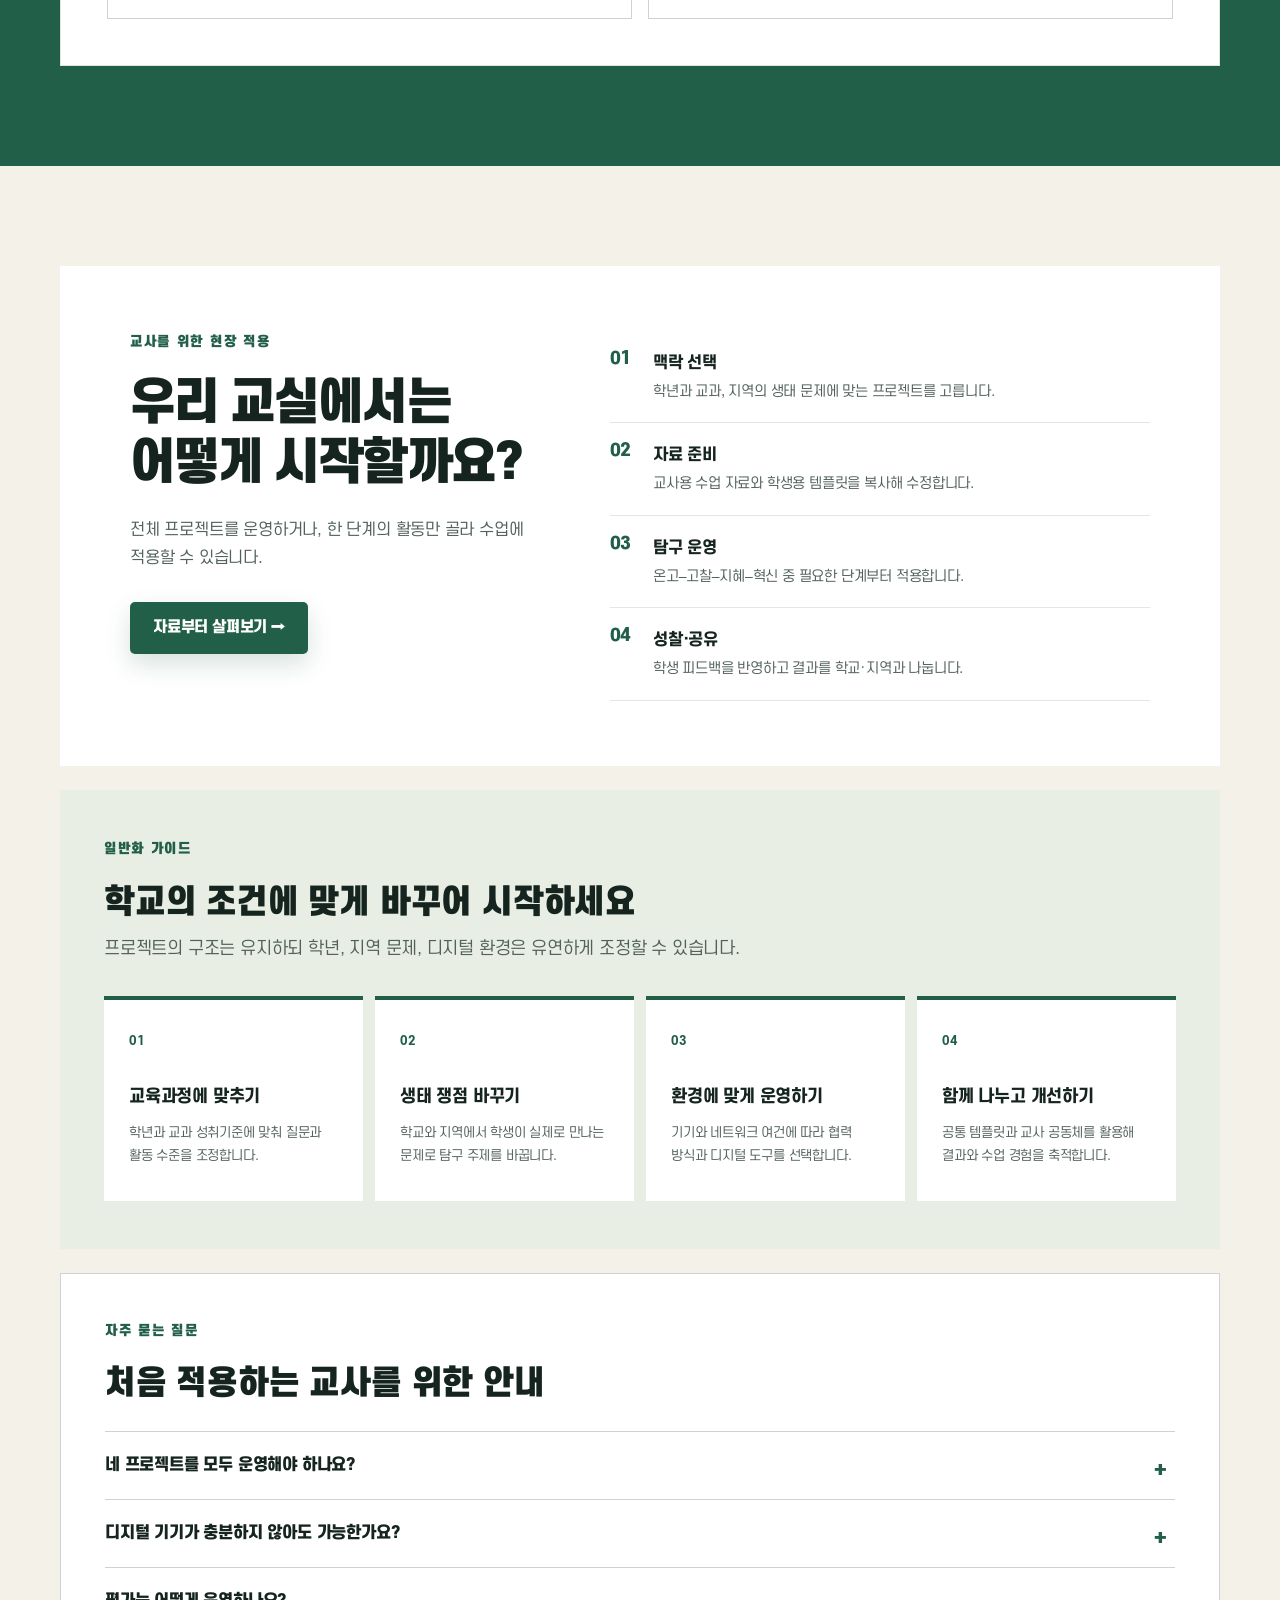
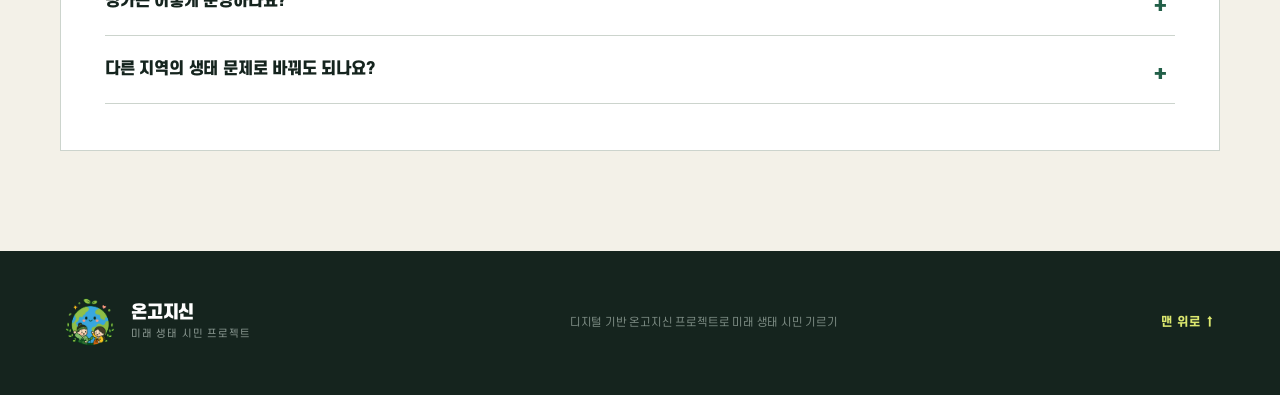
==== commit f3e4b8a9: "자료실 캐시 갱신" ====
--- a/ongojisin-web/index.html
+++ b/ongojisin-web/index.html
@@ -14,9 +14,9 @@
     @media(max-width:900px){.title-ongojisin{height:96px!important}.title-future{height:54px!important}}
     @media(max-width:580px){.brand-image{width:48px!important;height:48px!important}.title-ongojisin{height:72px!important}.title-future{height:45px!important}.range-glyph{width:50px!important;height:50px!important}}
   </style>
-  <link rel="stylesheet" href="assets/css/main.css?v=20260916-3">
-  <script src="assets/js/data.js?v=20260916-1" defer></script>
-  <script src="assets/js/main.js?v=20260916-3" defer></script>
+  <link rel="stylesheet" href="assets/css/main.css?v=20260918-6">
+  <script src="assets/js/data.js?v=20260918-6" defer></script>
+  <script src="assets/js/main.js?v=20260918-6" defer></script>
 </head>
 <body>
   <a class="skip-link" href="#main">본문 바로가기</a>
--- a/ongojisin-web/assets/css/main.css
+++ b/ongojisin-web/assets/css/main.css
@@ -91,6 +91,7 @@
 
 /* 자료 유형 필터 */
 .type-filter-group{display:flex;flex-wrap:wrap;align-items:center;gap:8px;margin:0}.type-filter-group button{min-height:38px;padding:0 16px;border:1px solid var(--line);border-radius:20px;background:#fff;color:var(--muted);font-size:12px;font-weight:700;cursor:pointer}.type-filter-group button:hover,.type-filter-group button.active{border-color:var(--green);background:var(--green);color:#fff}
+.type-filter-group button.lesson-plan-filter{border-color:#c47a22;background:#fff7e8;color:#9a5a13}.type-filter-group button.lesson-plan-filter:hover,.type-filter-group button.lesson-plan-filter.active{border-color:#c47a22;background:#c47a22;color:#fff}.resource-card.lesson-plan-card{border-top:4px solid #c47a22}.resource-card.lesson-plan-card .type-chip{background:#fff0d7;color:#9a5a13}
 @media(max-width:900px){.filter-group{grid-template-columns:repeat(2,minmax(0,1fr));overflow:visible}.filter-group .filter-all{grid-column:1/-1}.resource-tools .filter-group button{height:auto}}
 @media(max-width:580px){.resource-tools{padding:14px}.filter-group{grid-template-columns:1fr}.filter-group .filter-all{grid-column:auto}.resource-tools .filter-group button{min-height:62px}.type-filter-group{margin-inline:-2px}}
 
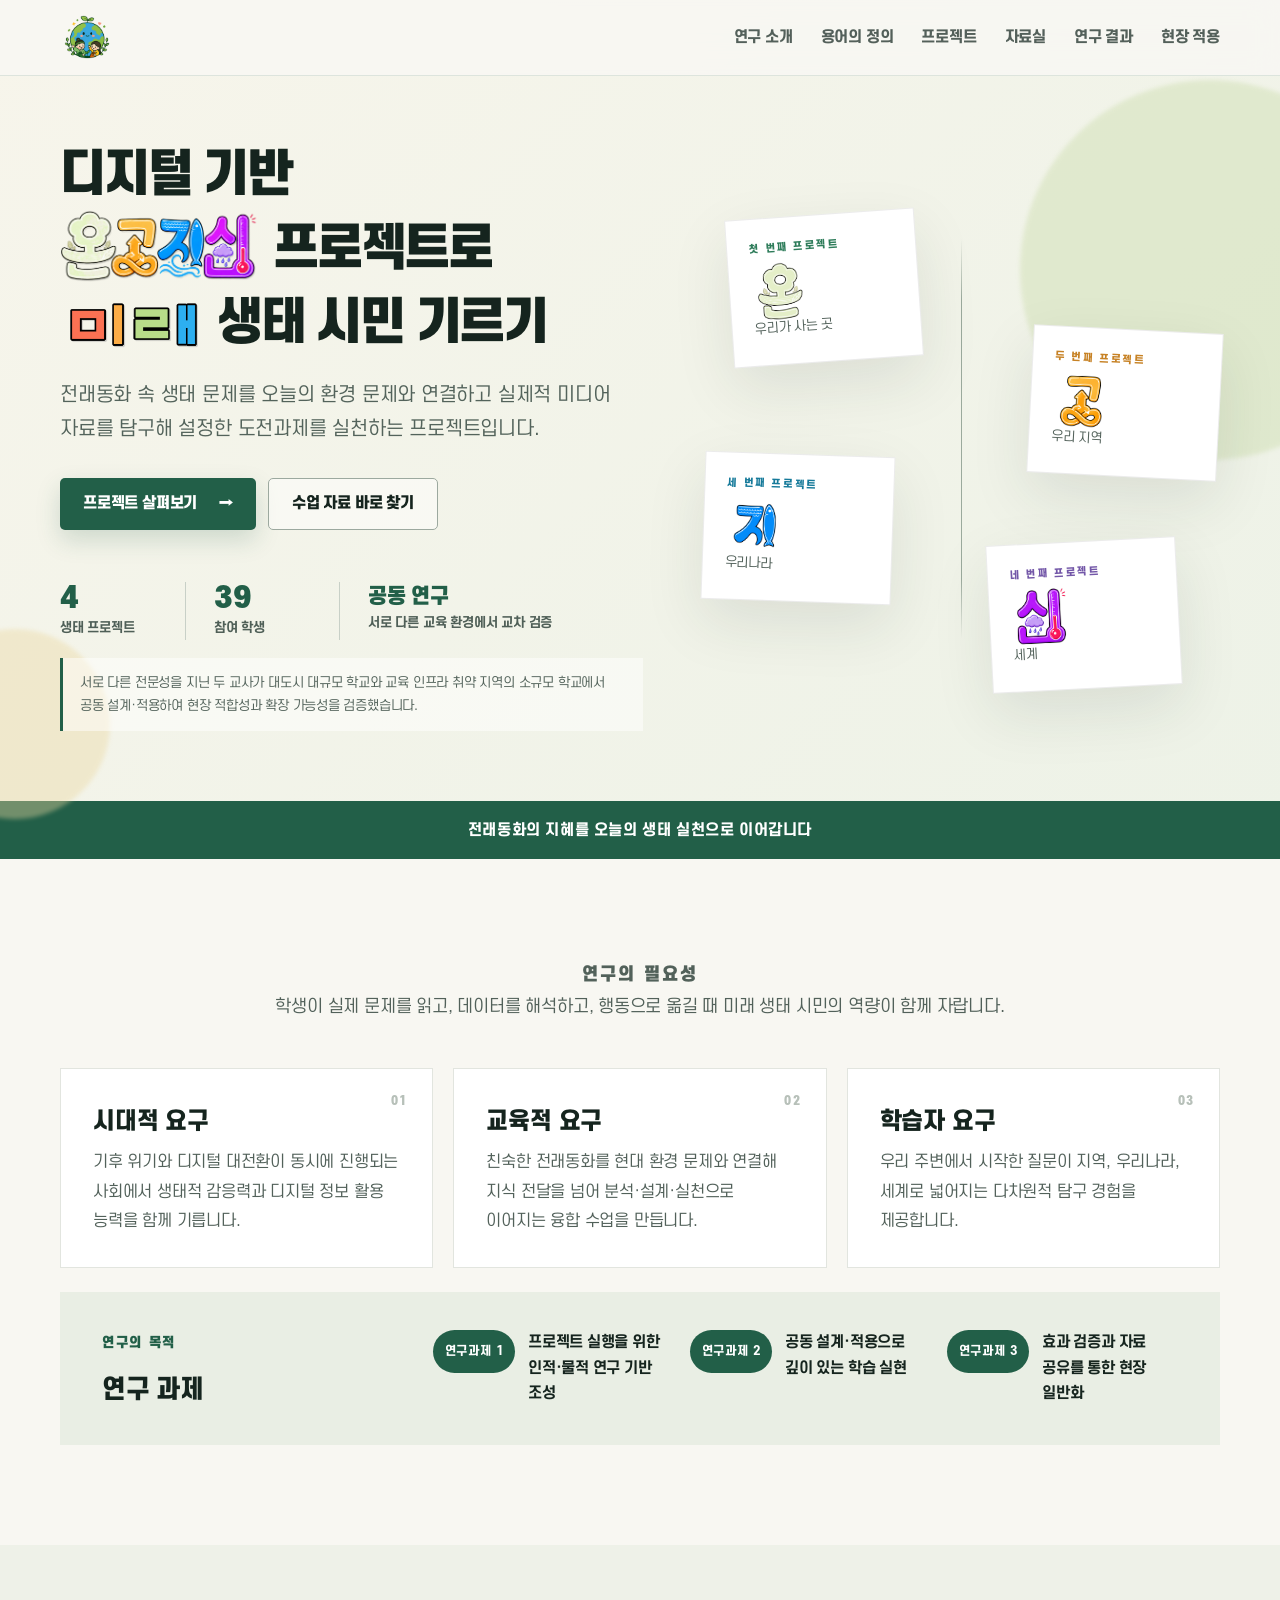
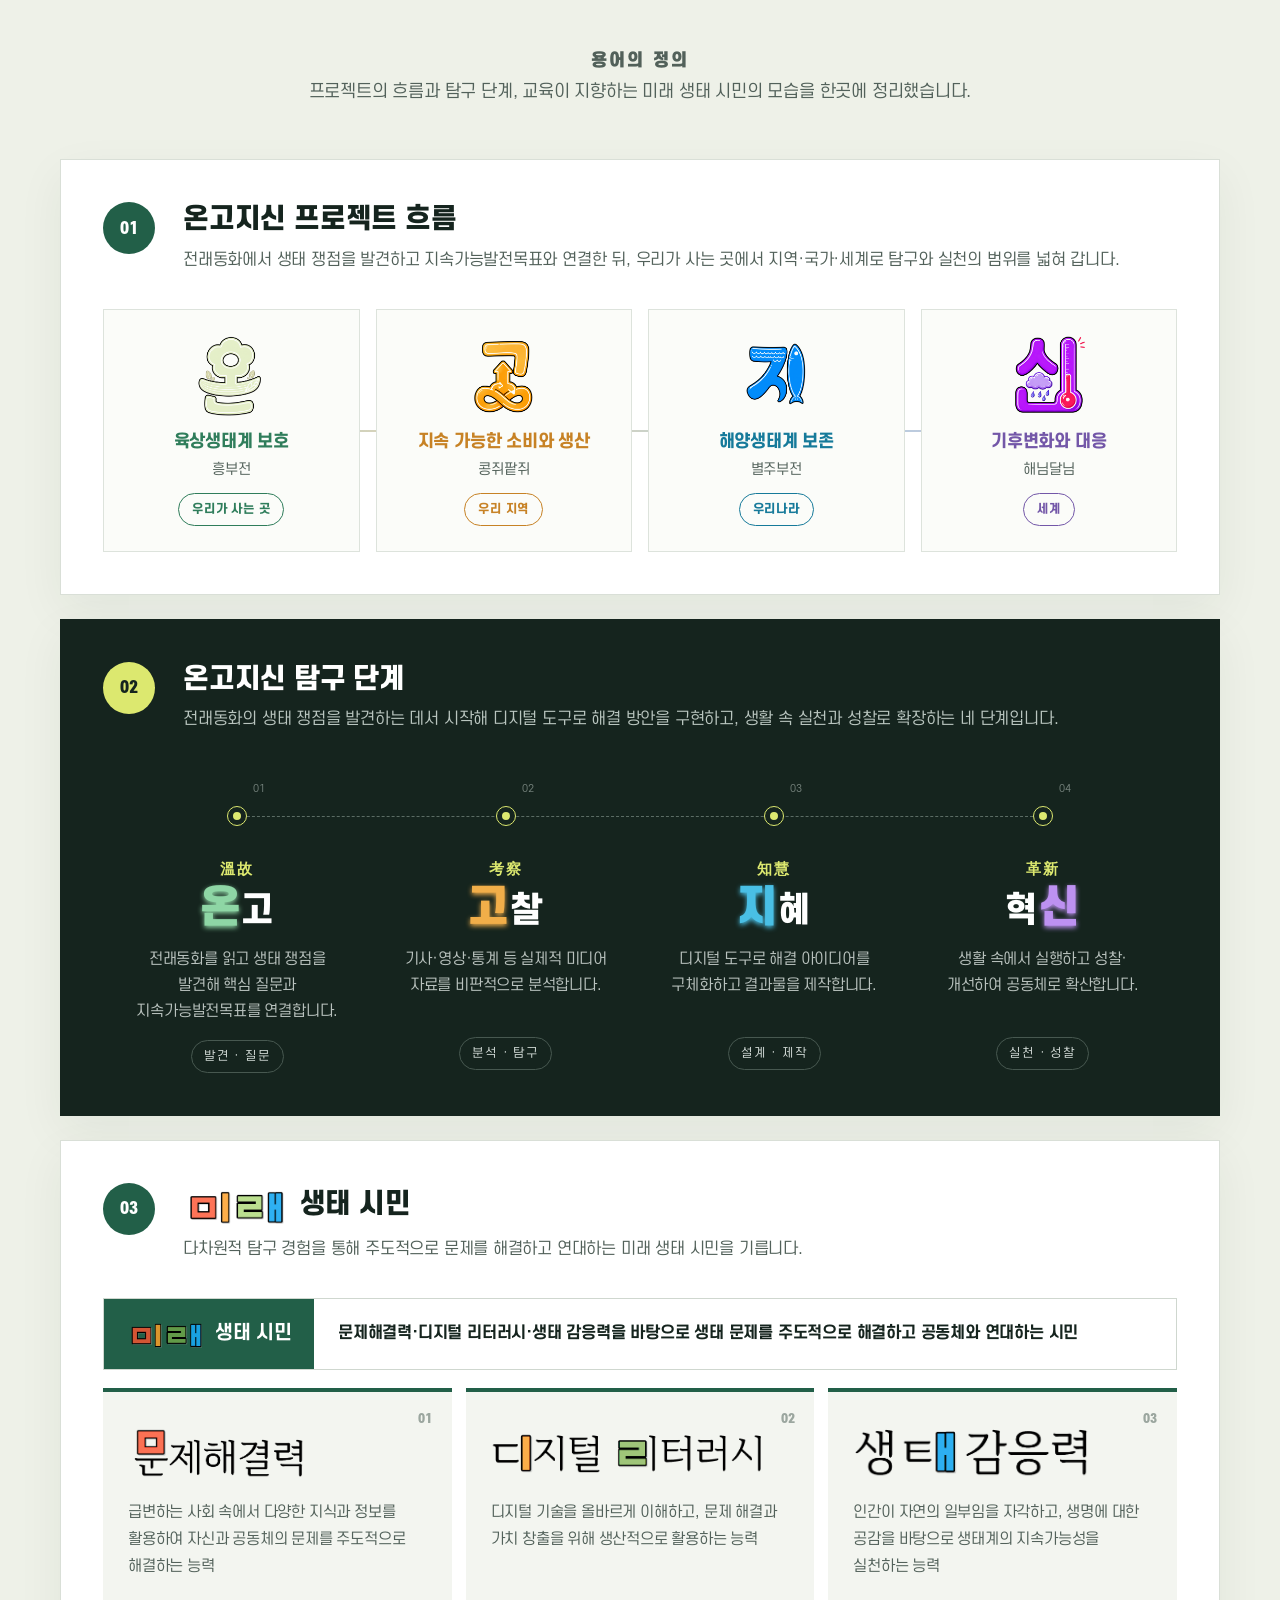
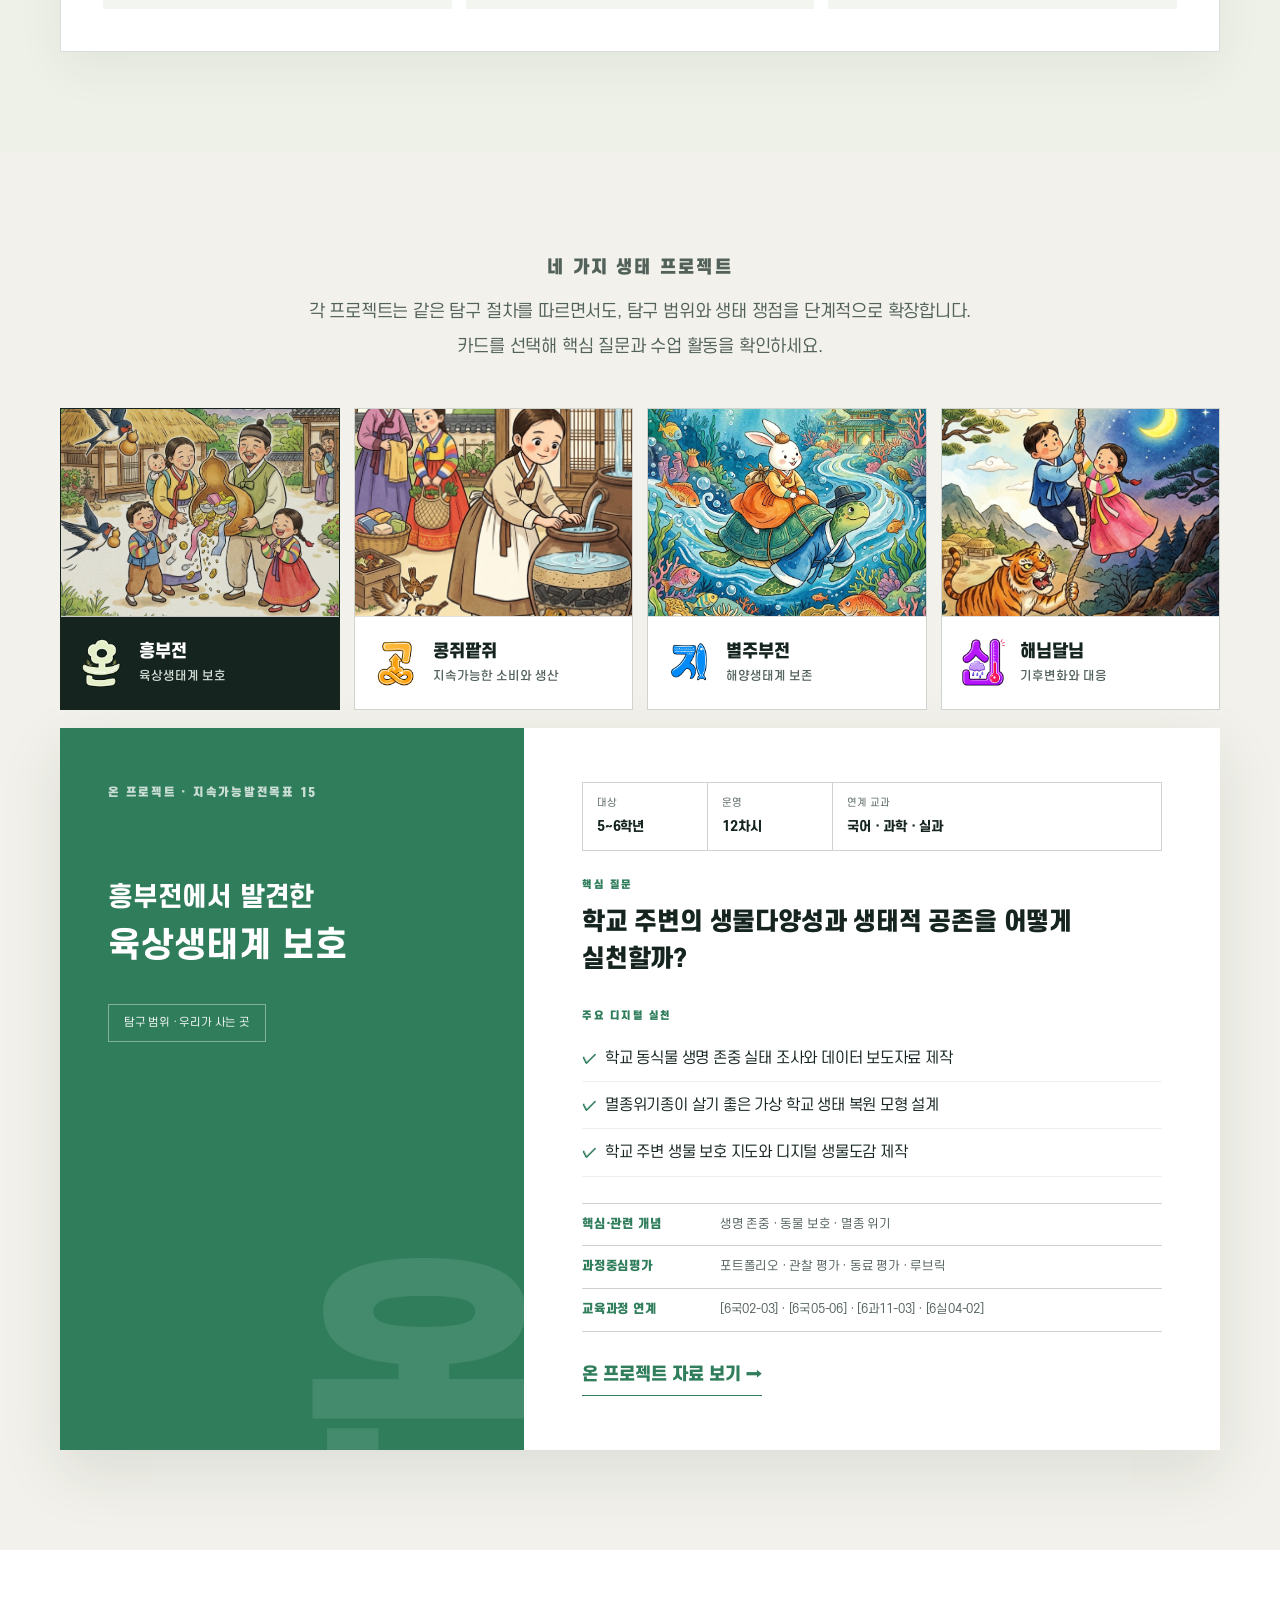
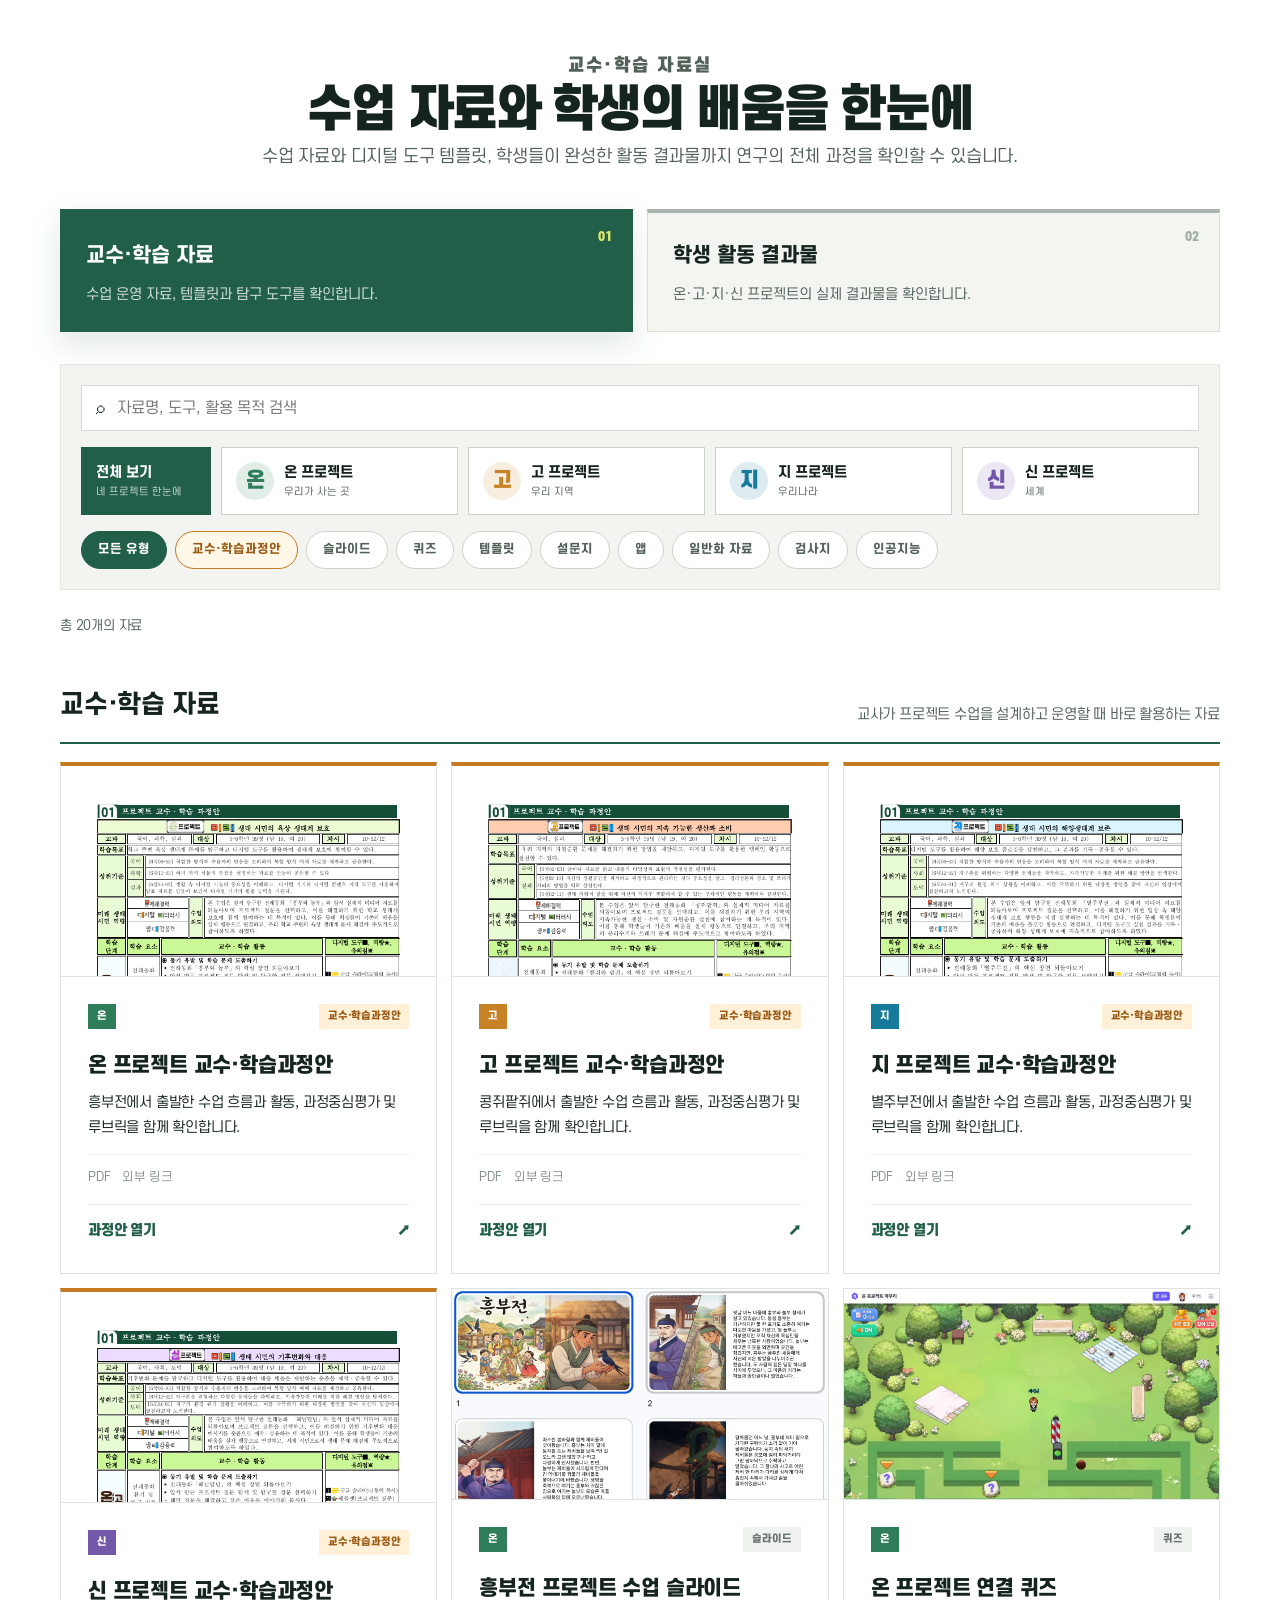
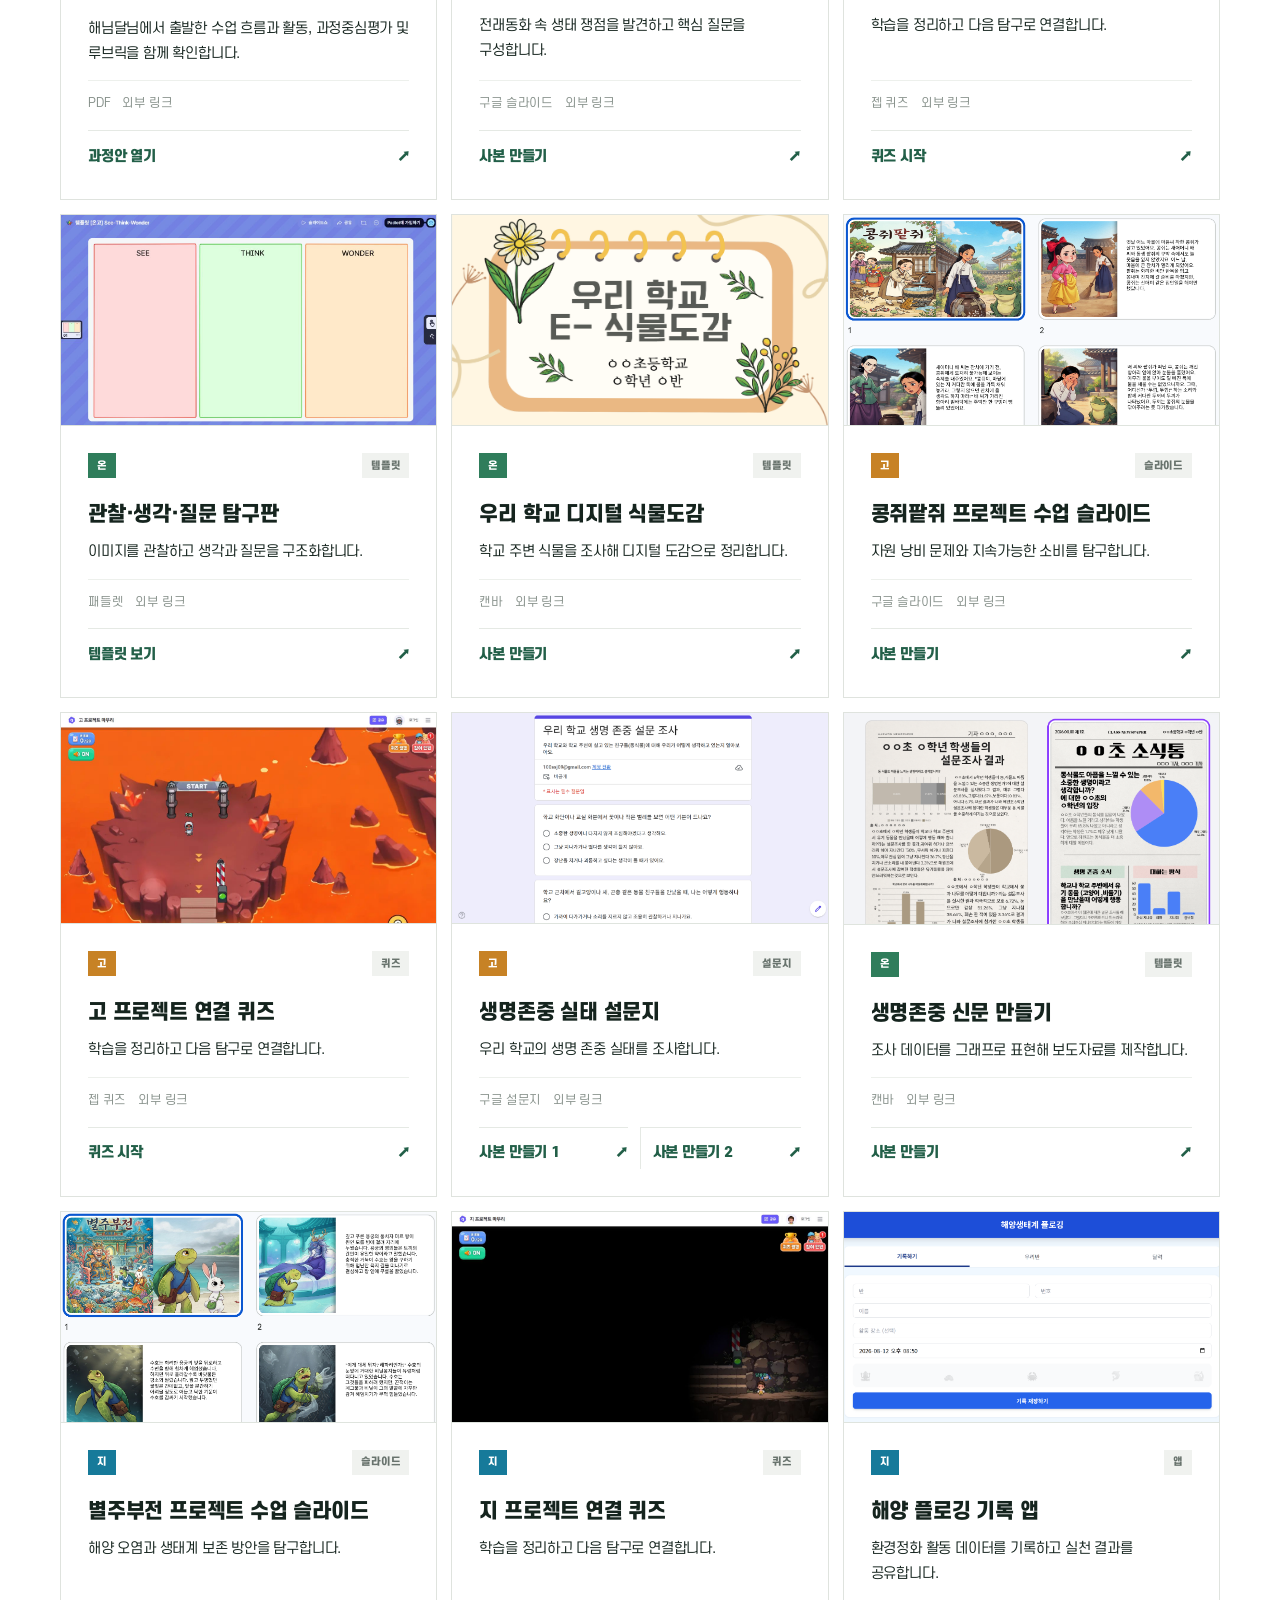
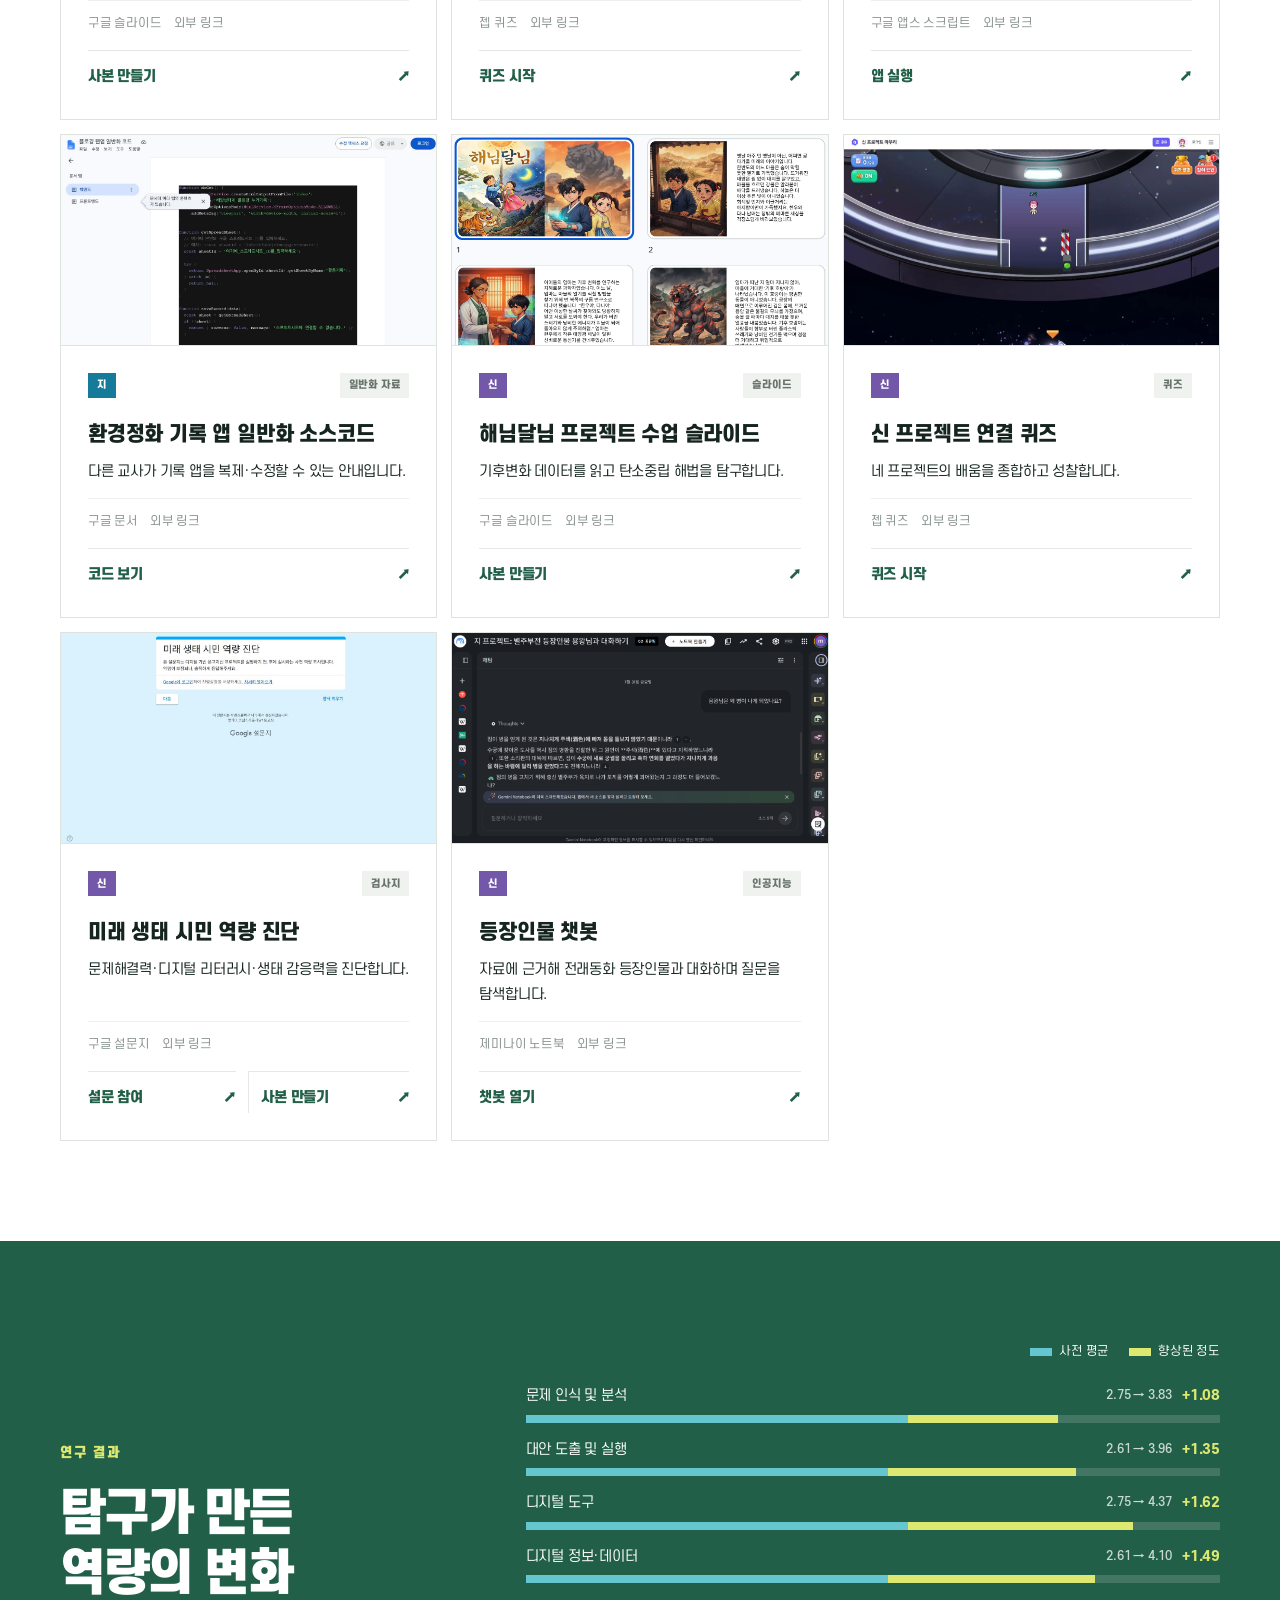
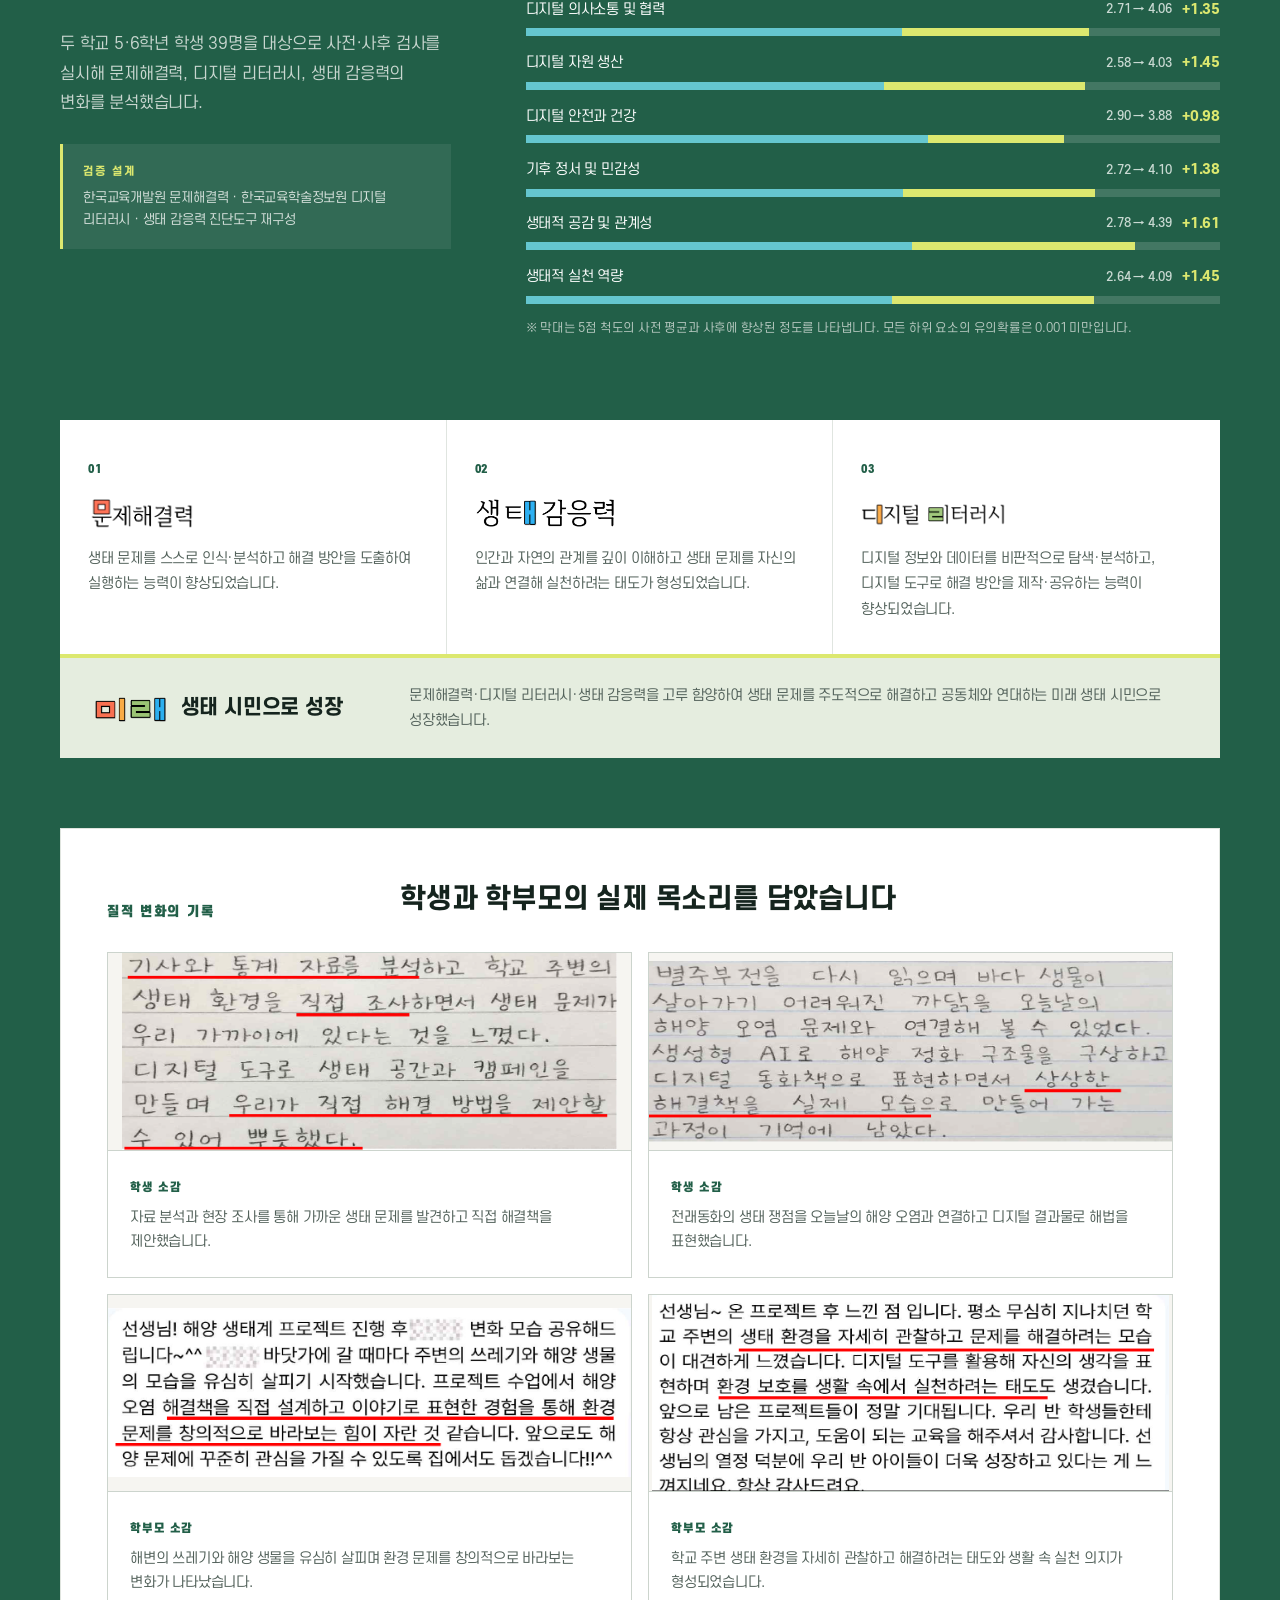
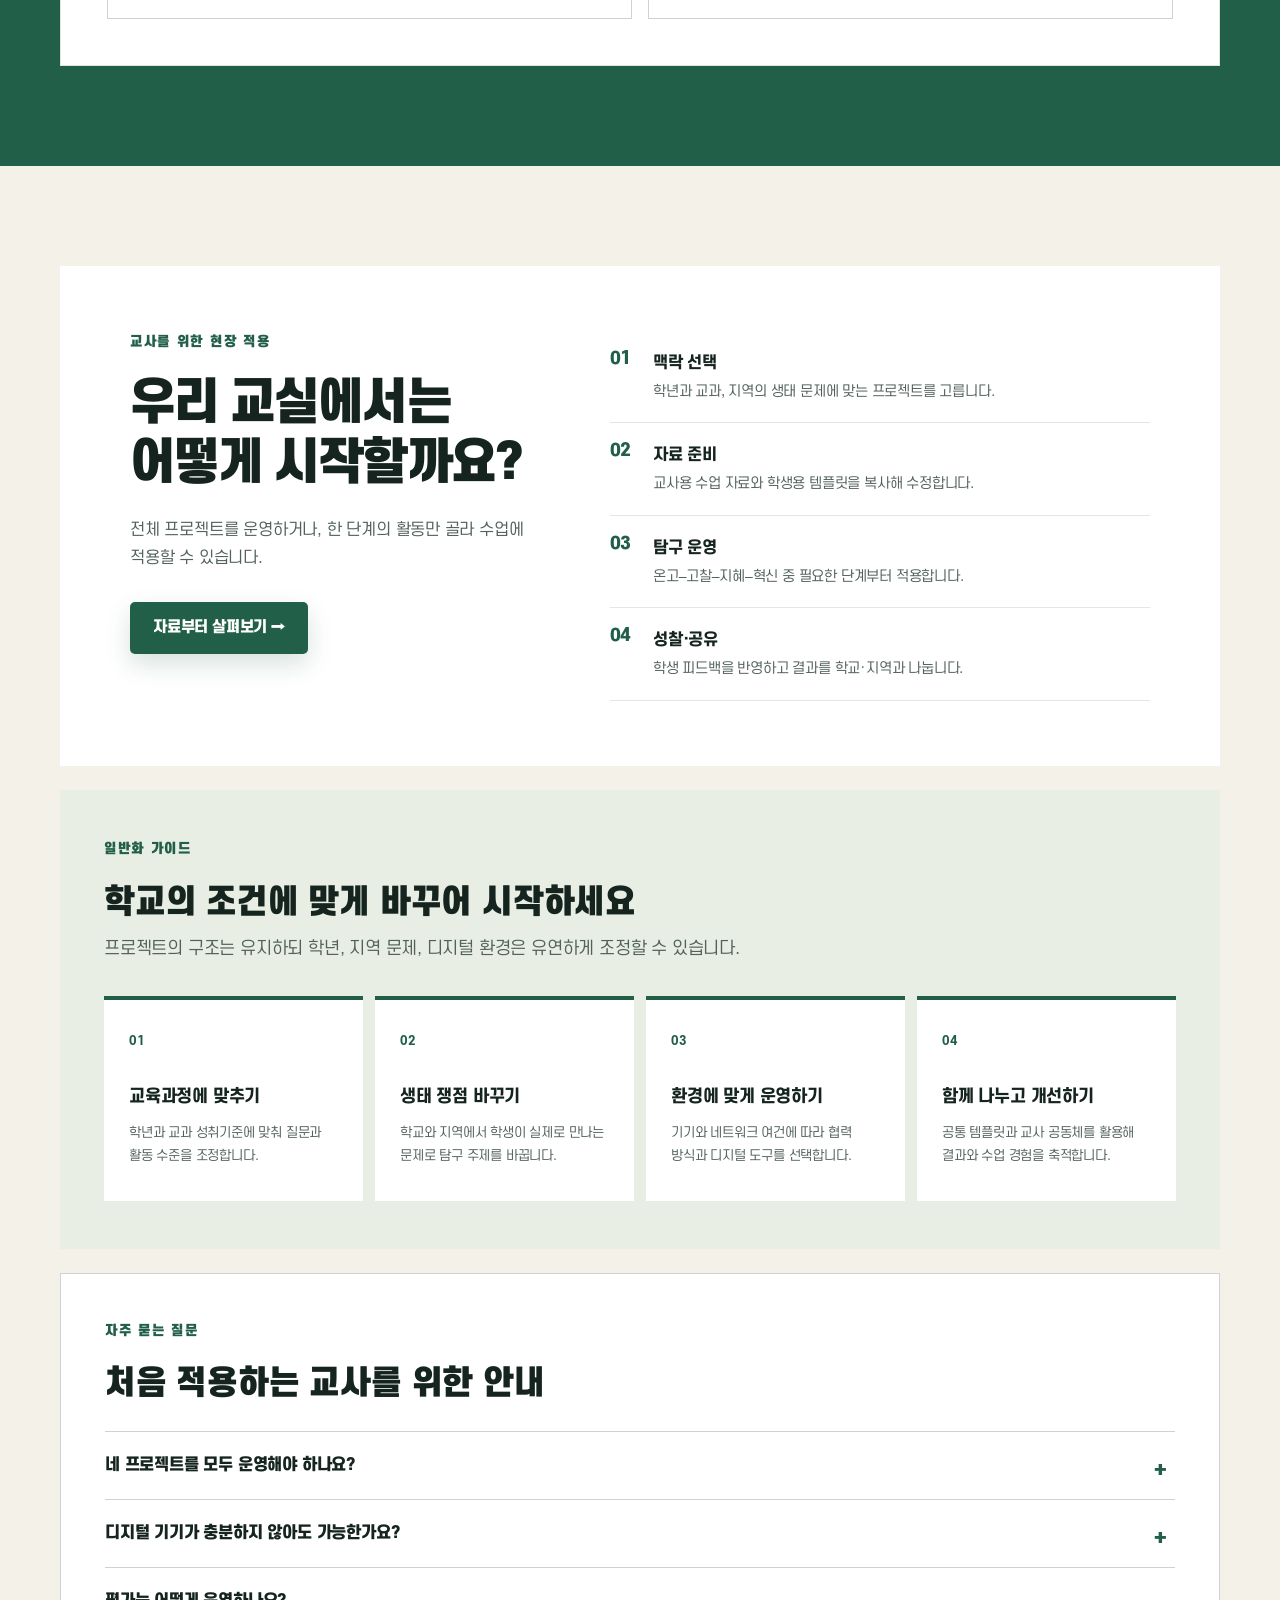
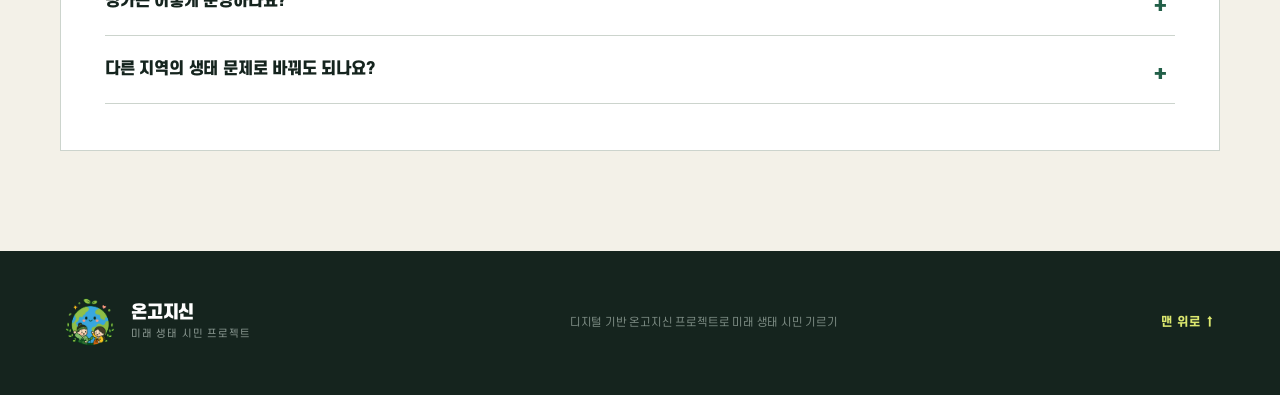
==== commit ec6214a9: "생명존중 신문 자료를 온 프로젝트로 이동" ====
--- a/ongojisin-web/index.html
+++ b/ongojisin-web/index.html
@@ -14,9 +14,9 @@
     @media(max-width:900px){.title-ongojisin{height:96px!important}.title-future{height:54px!important}}
     @media(max-width:580px){.brand-image{width:48px!important;height:48px!important}.title-ongojisin{height:72px!important}.title-future{height:45px!important}.range-glyph{width:50px!important;height:50px!important}}
   </style>
-  <link rel="stylesheet" href="assets/css/main.css?v=20260918-6">
-  <script src="assets/js/data.js?v=20260918-6" defer></script>
-  <script src="assets/js/main.js?v=20260918-6" defer></script>
+  <link rel="stylesheet" href="assets/css/main.css?v=20260919-1">
+  <script src="assets/js/data.js?v=20260919-1" defer></script>
+  <script src="assets/js/main.js?v=20260919-1" defer></script>
 </head>
 <body>
   <a class="skip-link" href="#main">본문 바로가기</a>
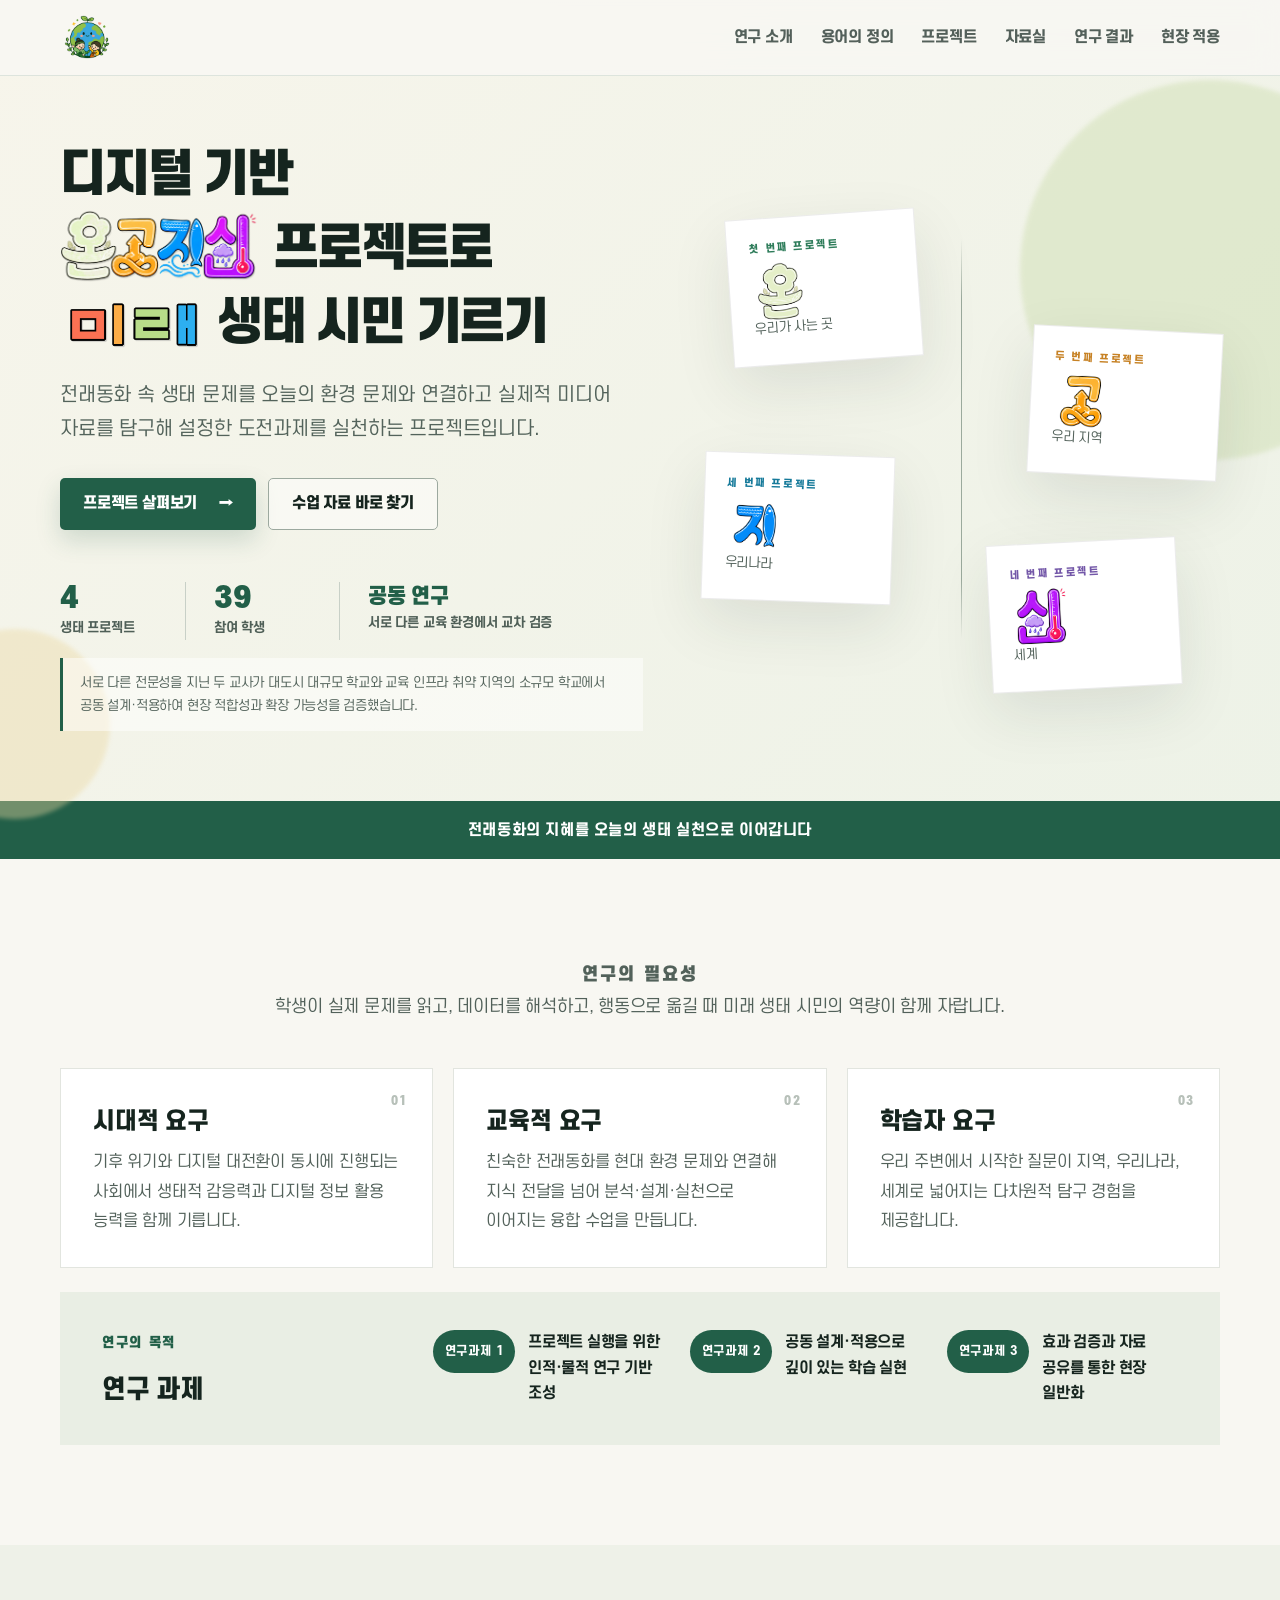
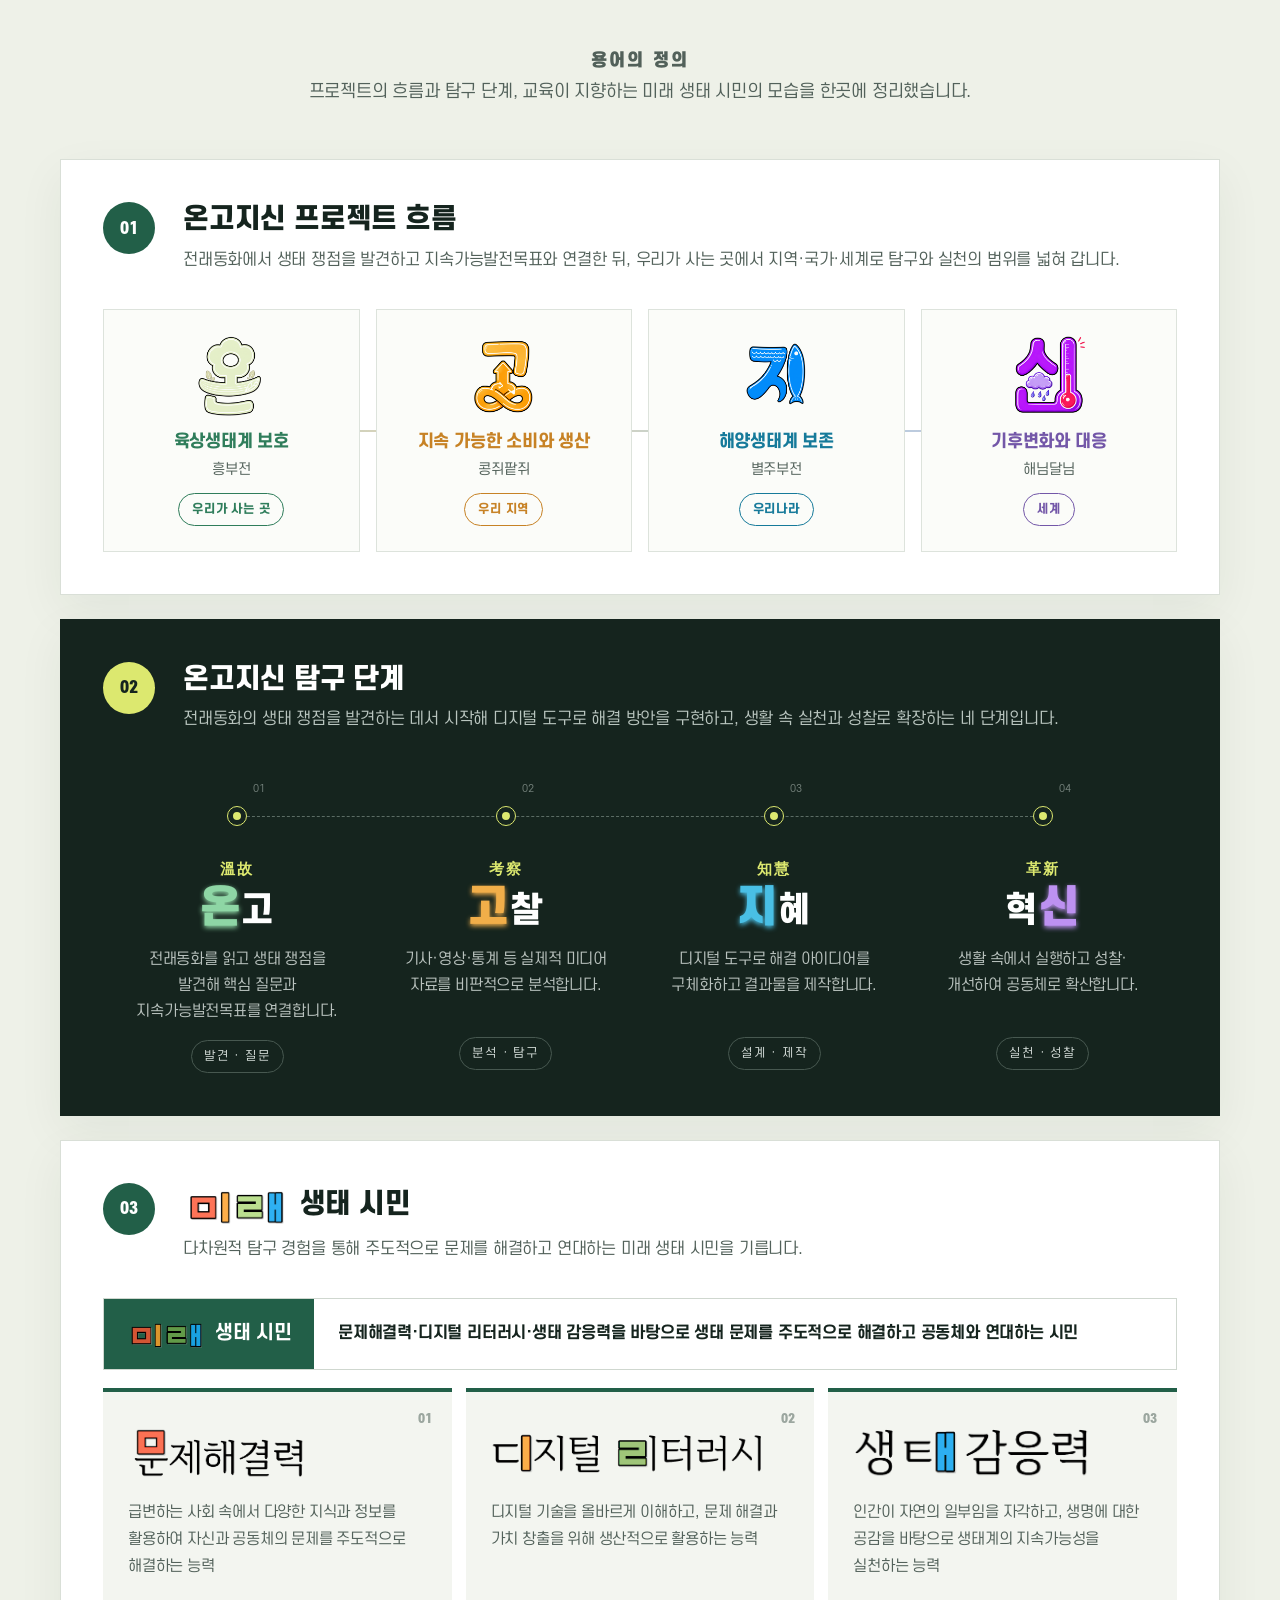
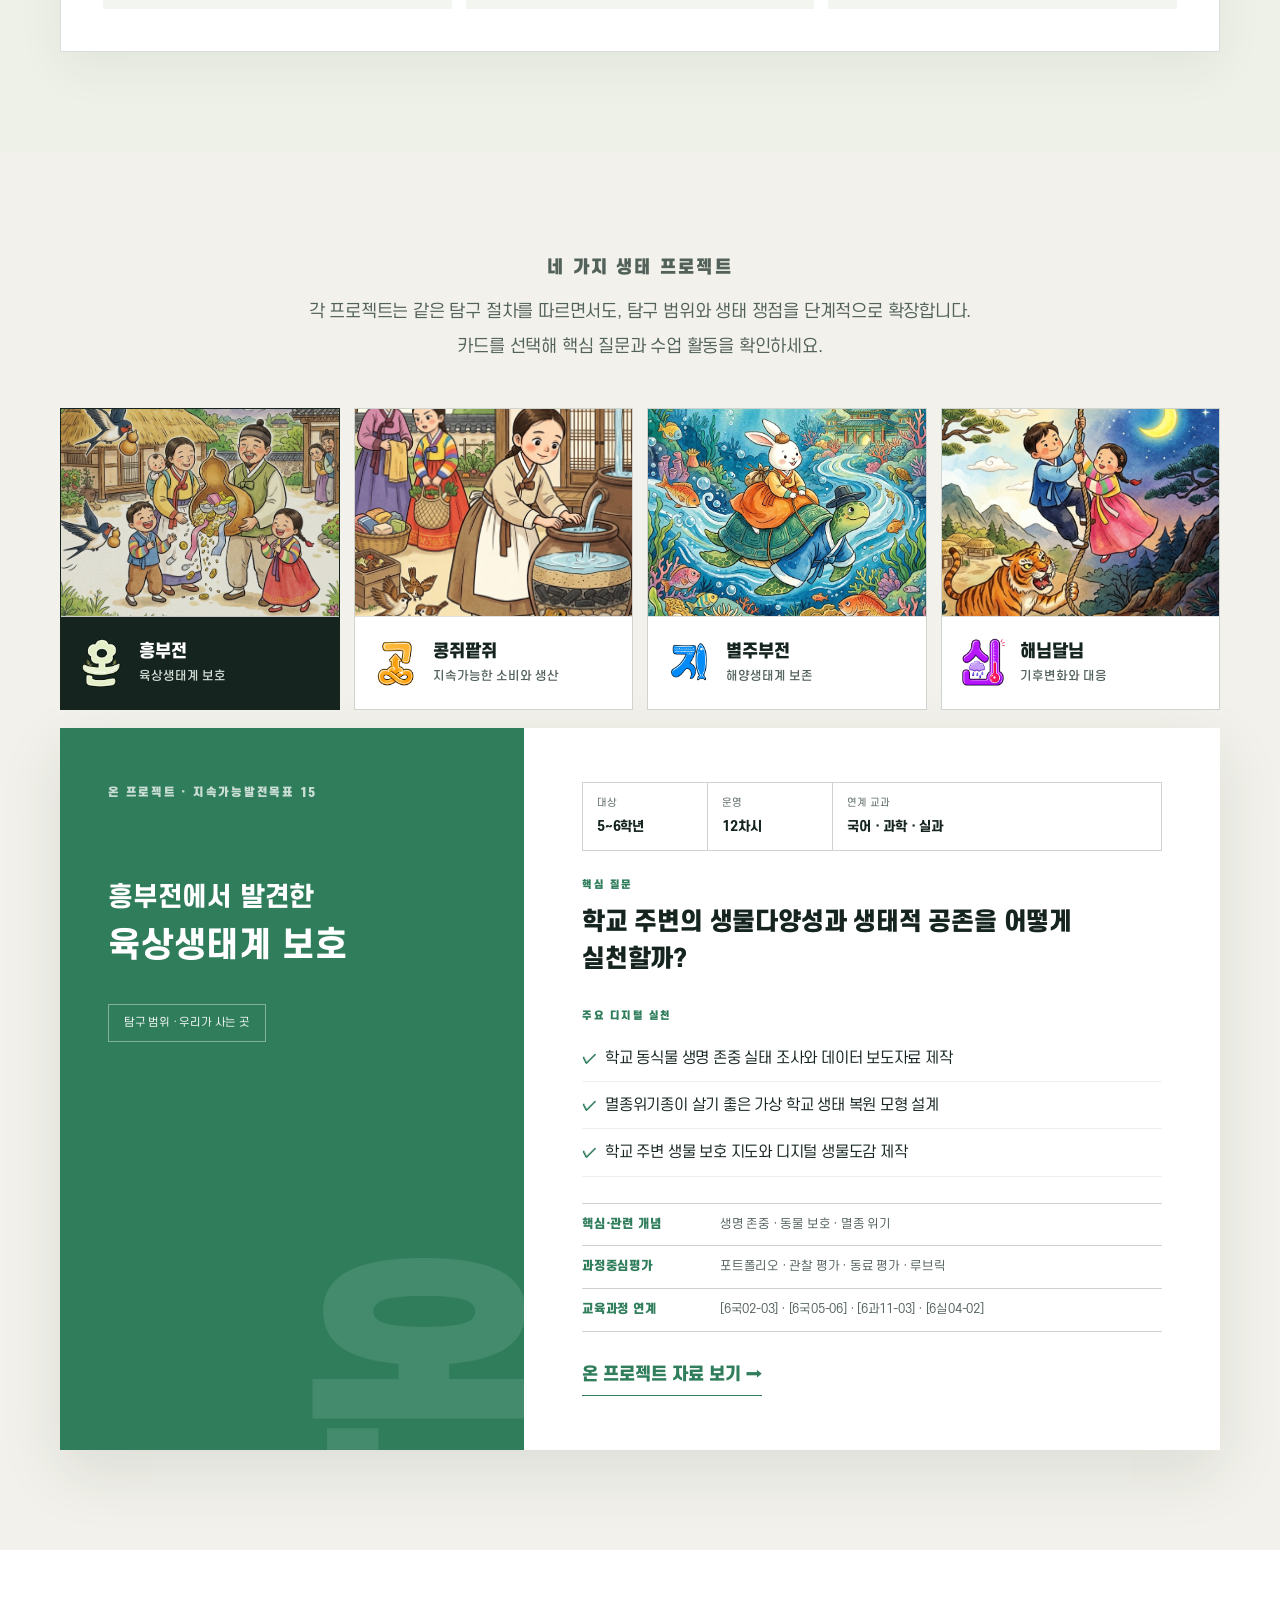
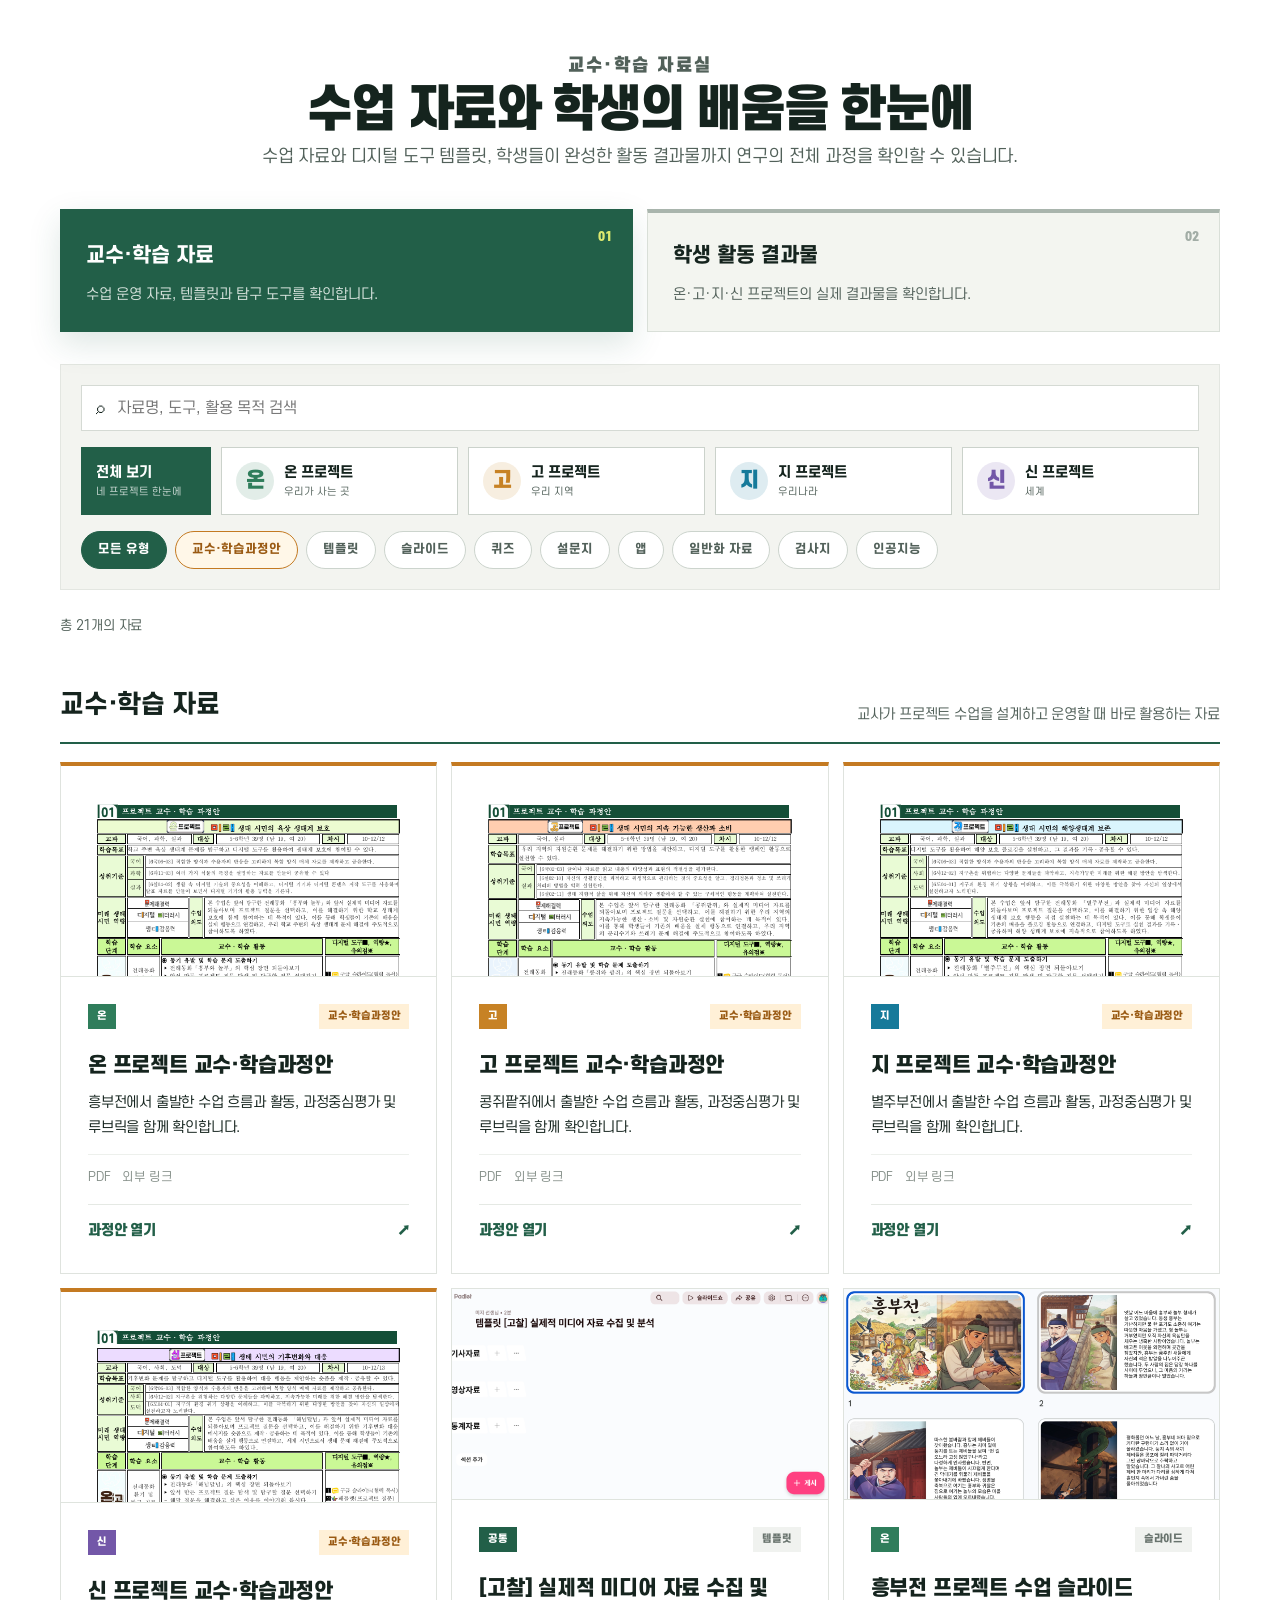
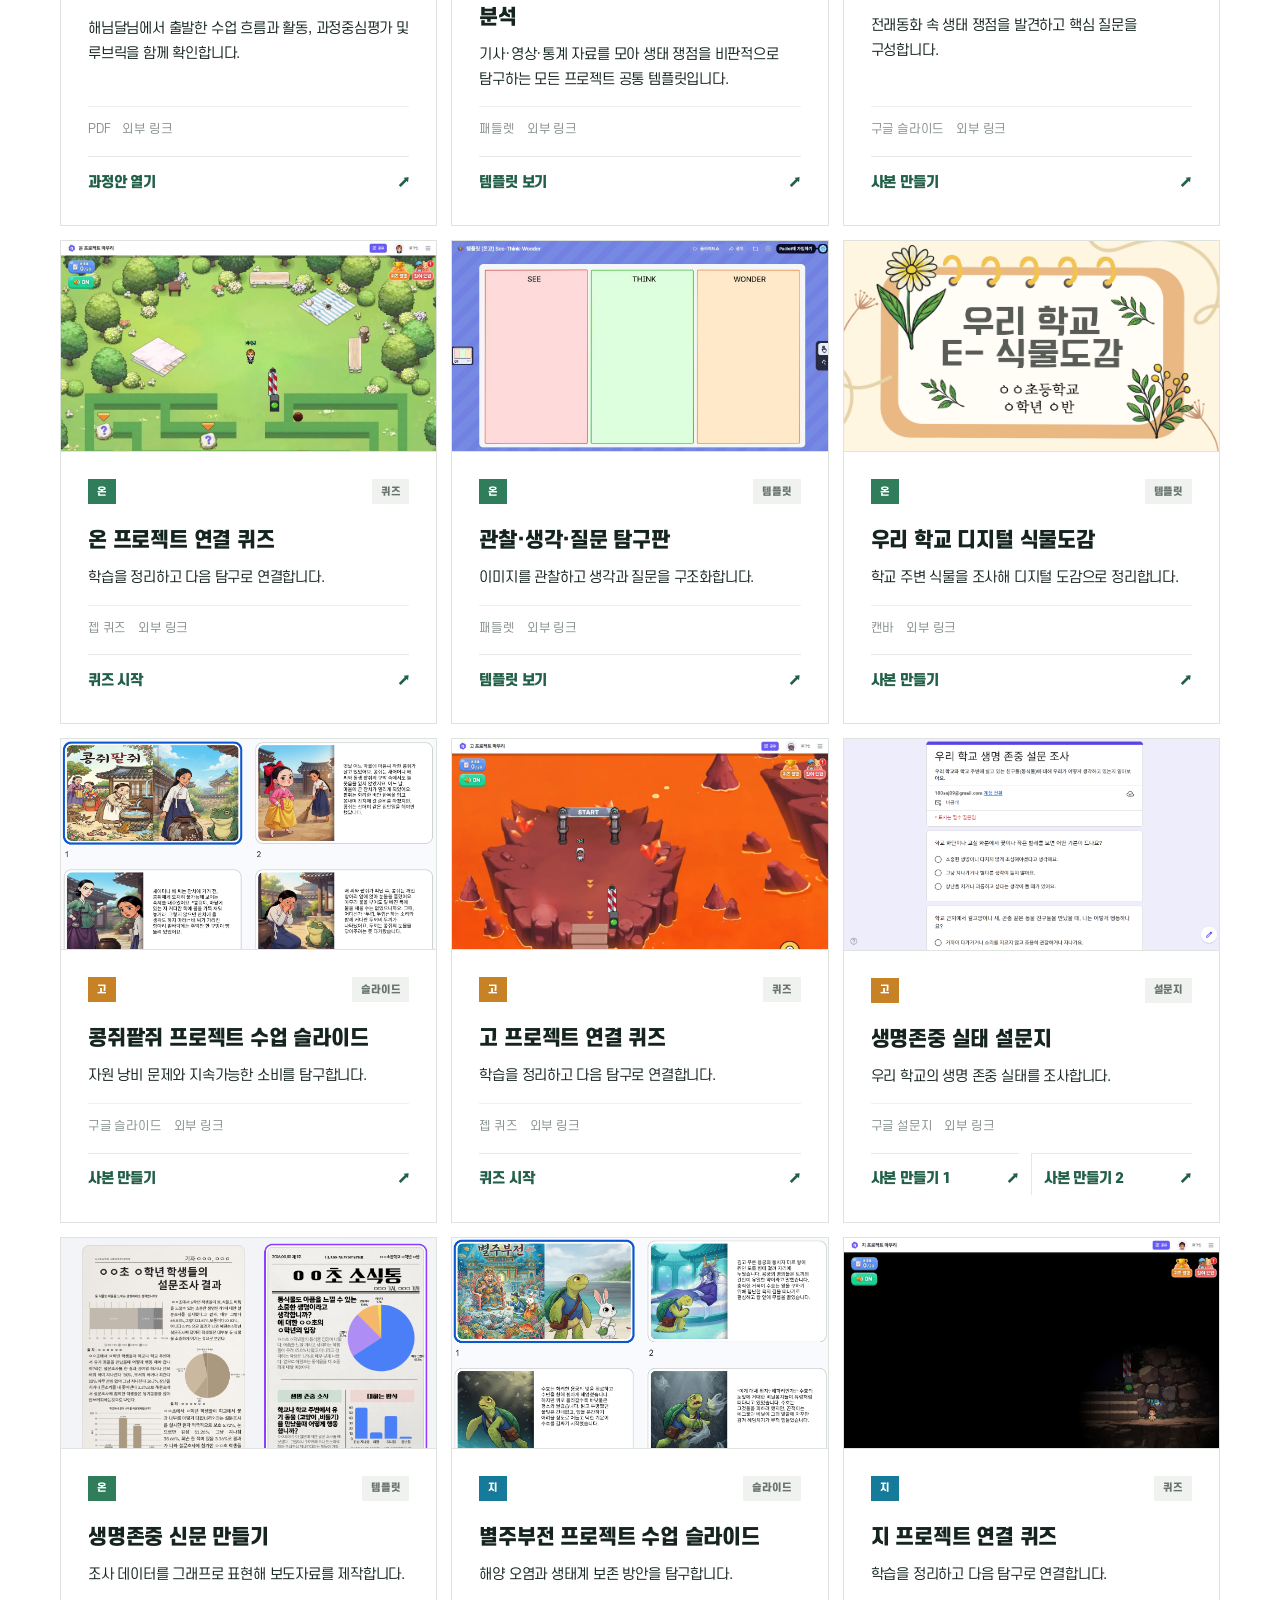
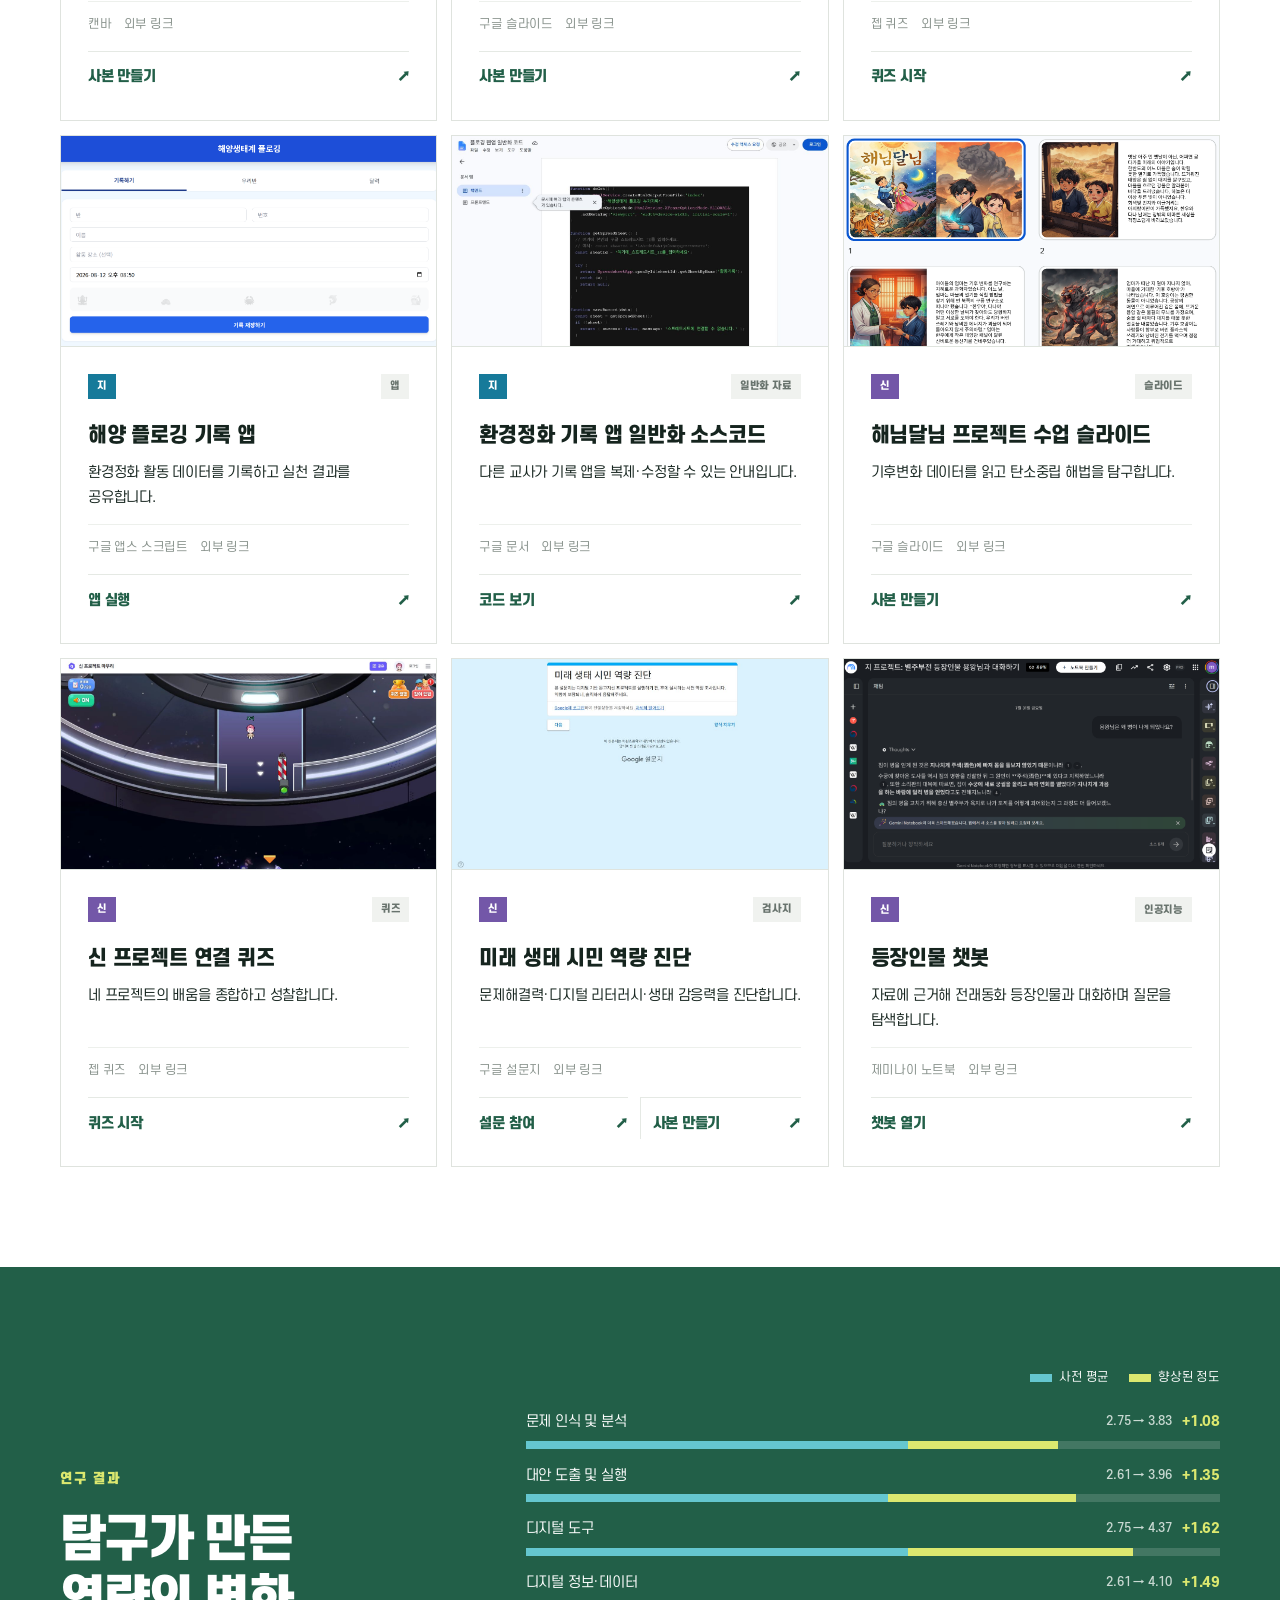
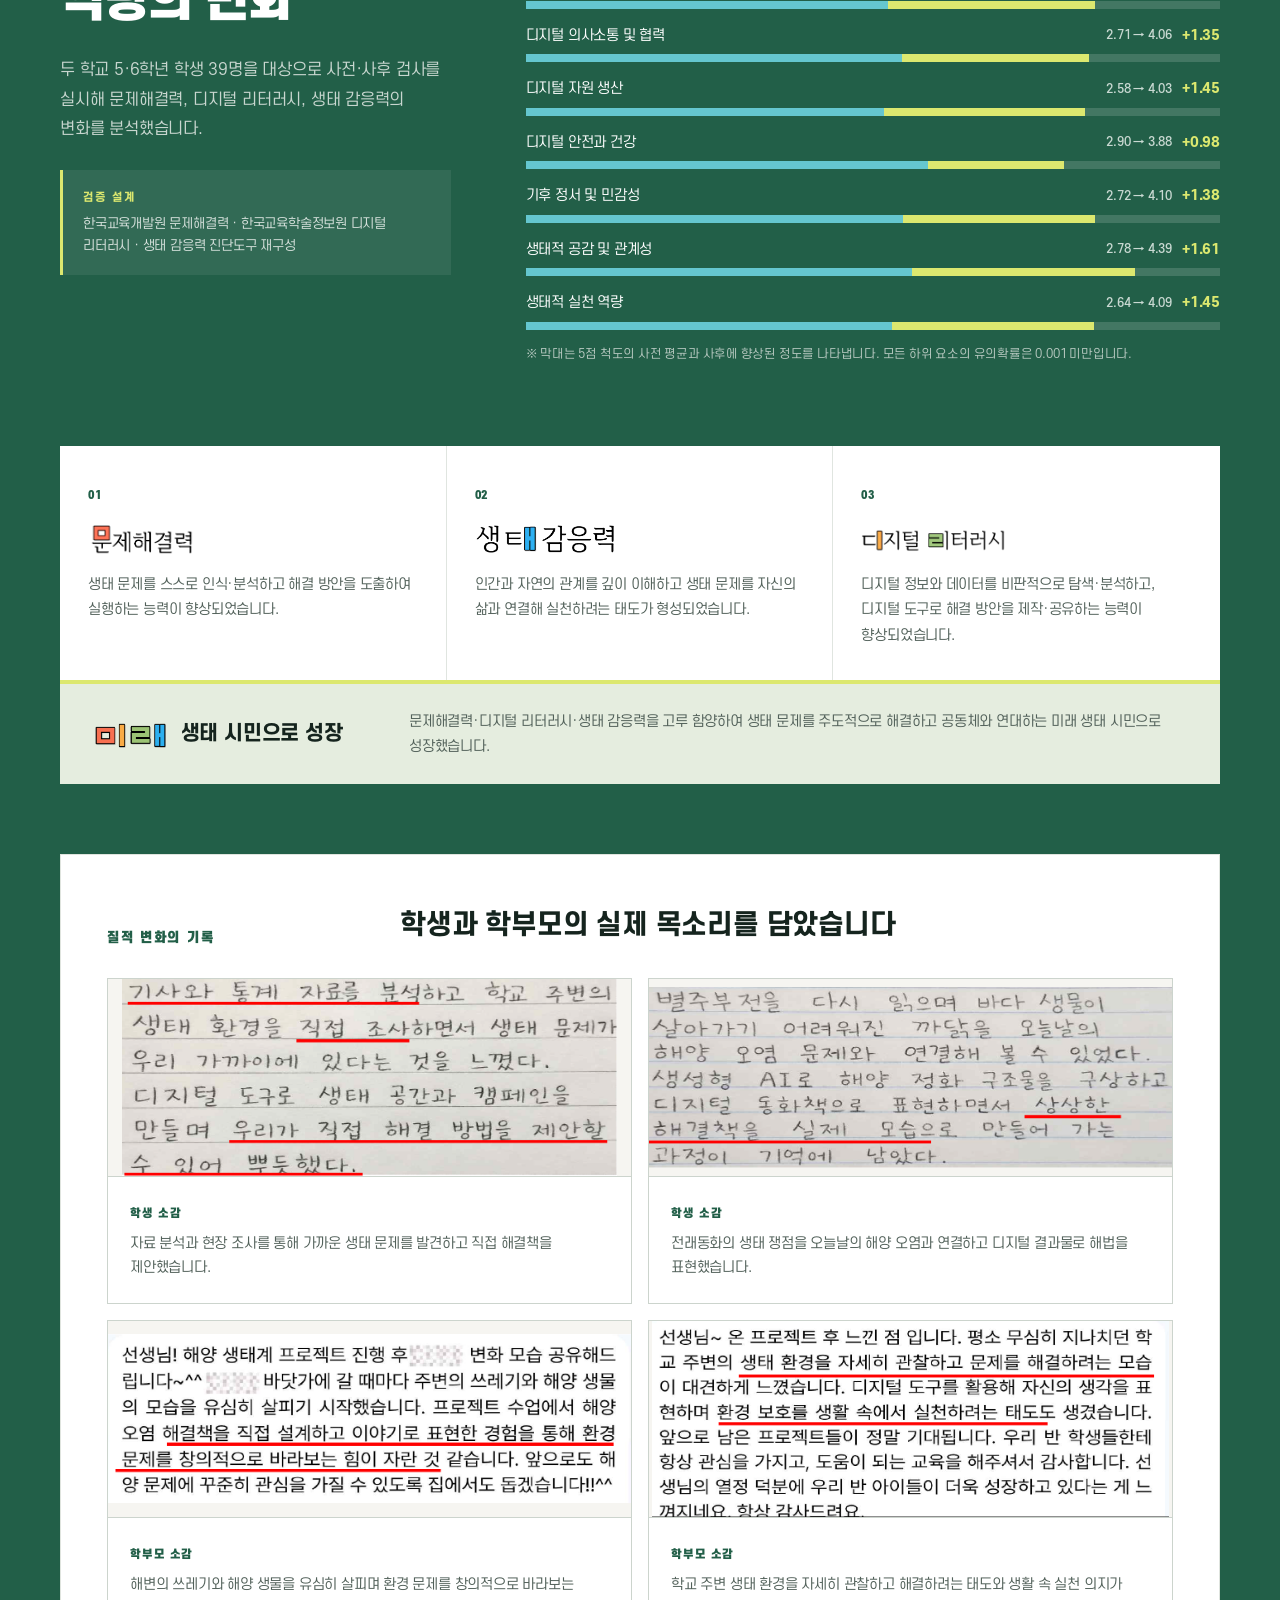
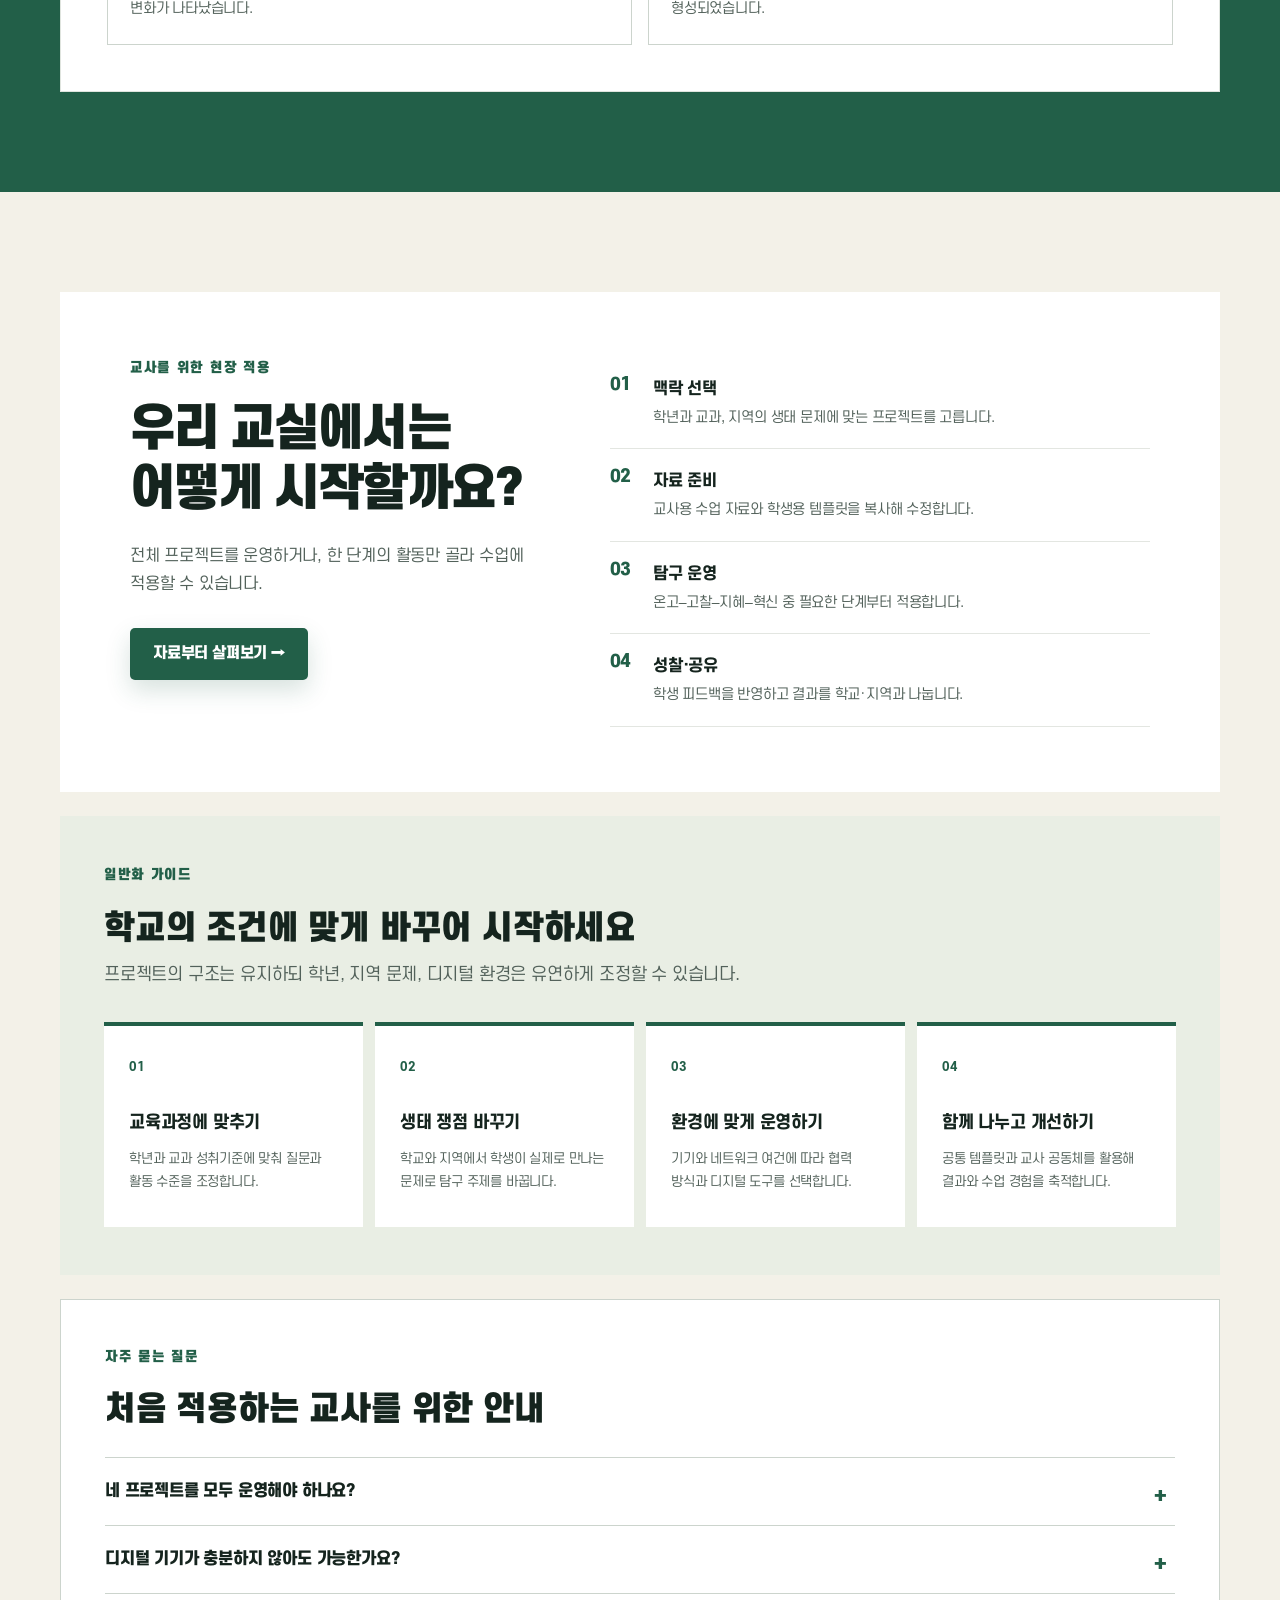
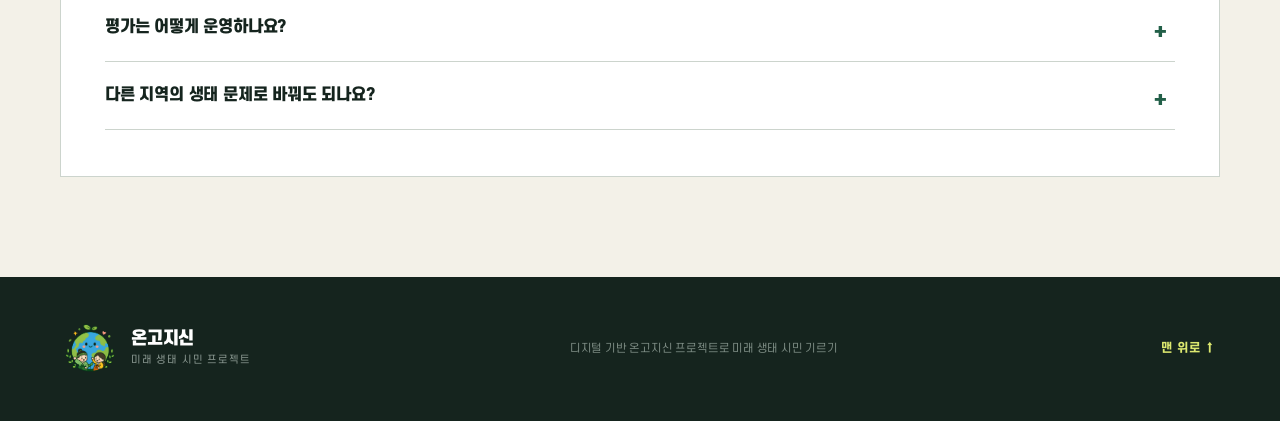
==== commit 1fb4552a: "공통 고찰 미디어 분석 템플릿 추가" ====
--- a/ongojisin-web/index.html
+++ b/ongojisin-web/index.html
@@ -14,9 +14,9 @@
     @media(max-width:900px){.title-ongojisin{height:96px!important}.title-future{height:54px!important}}
     @media(max-width:580px){.brand-image{width:48px!important;height:48px!important}.title-ongojisin{height:72px!important}.title-future{height:45px!important}.range-glyph{width:50px!important;height:50px!important}}
   </style>
-  <link rel="stylesheet" href="assets/css/main.css?v=20260919-1">
-  <script src="assets/js/data.js?v=20260919-1" defer></script>
-  <script src="assets/js/main.js?v=20260919-1" defer></script>
+  <link rel="stylesheet" href="assets/css/main.css?v=20260919-2">
+  <script src="assets/js/data.js?v=20260919-2" defer></script>
+  <script src="assets/js/main.js?v=20260919-2" defer></script>
 </head>
 <body>
   <a class="skip-link" href="#main">본문 바로가기</a>
--- a/ongojisin-web/assets/css/main.css
+++ b/ongojisin-web/assets/css/main.css
@@ -114,3 +114,4 @@
 .stage-result-grid.single-stage{grid-template-columns:1fr}.single-stage .stage-result-card,.single-stage .stage-result-card.has-links{display:grid;grid-template-columns:minmax(170px,.55fr) minmax(260px,1fr) minmax(360px,1.4fr);gap:32px;align-items:center;min-height:0;padding:32px;border-right:0}.single-stage .stage-result-card>div{align-self:start}.single-stage .stage-result-card p{margin:0;font-size:15px}.single-stage .stage-link-list{grid-template-columns:repeat(auto-fit,minmax(220px,1fr));gap:10px;margin:0}.single-stage .stage-link-list a{min-height:68px;padding:12px 14px}.single-stage .stage-link-list small{font-size:10px}.single-stage .stage-link-list strong{font-size:13px;white-space:normal}
 @media(max-width:900px){.single-stage .stage-result-card,.single-stage .stage-result-card.has-links{grid-template-columns:150px 1fr;gap:22px;padding:26px}.single-stage .stage-link-list{grid-column:1/-1}}
 @media(max-width:580px){.single-stage .stage-result-card,.single-stage .stage-result-card.has-links{grid-template-columns:1fr;gap:14px;padding:22px 18px}.single-stage .stage-link-list{grid-column:auto}.single-stage .stage-result-card p{margin:0}}
+.project-chip.common{background:var(--green)}
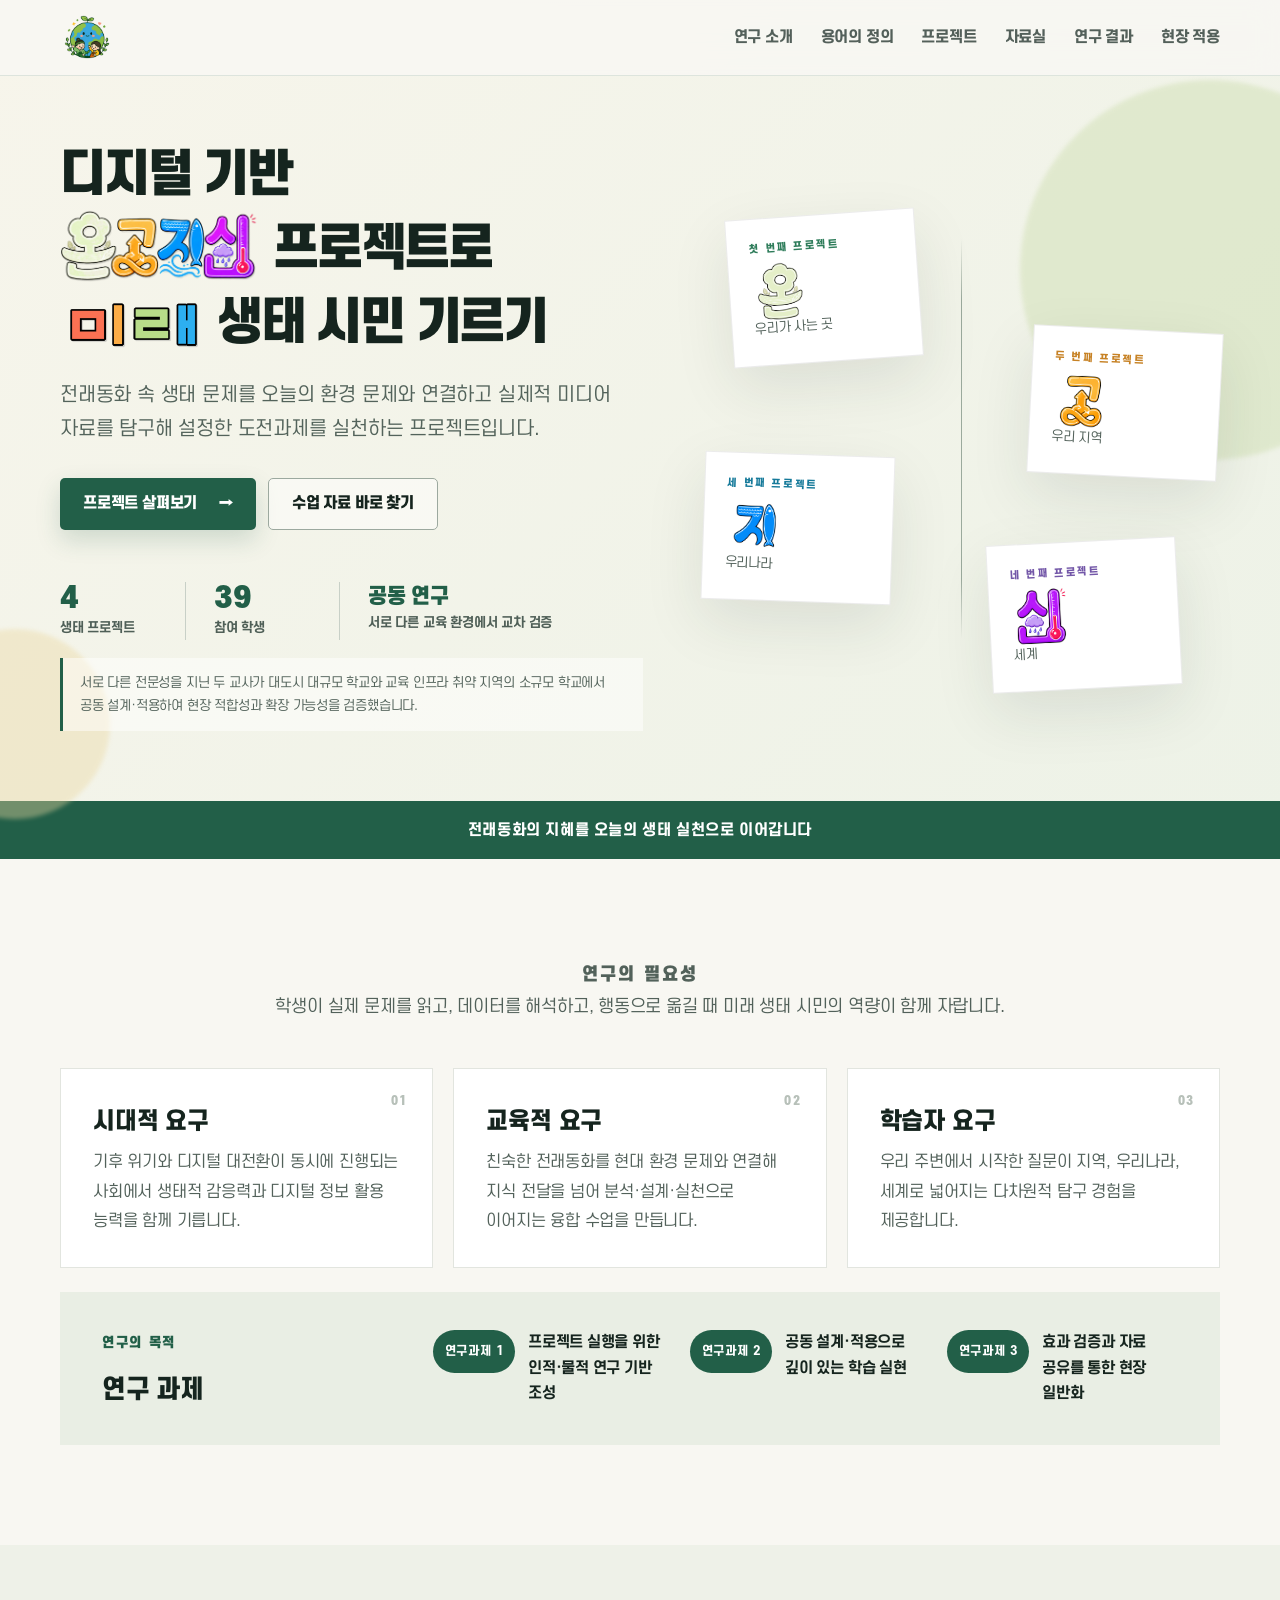
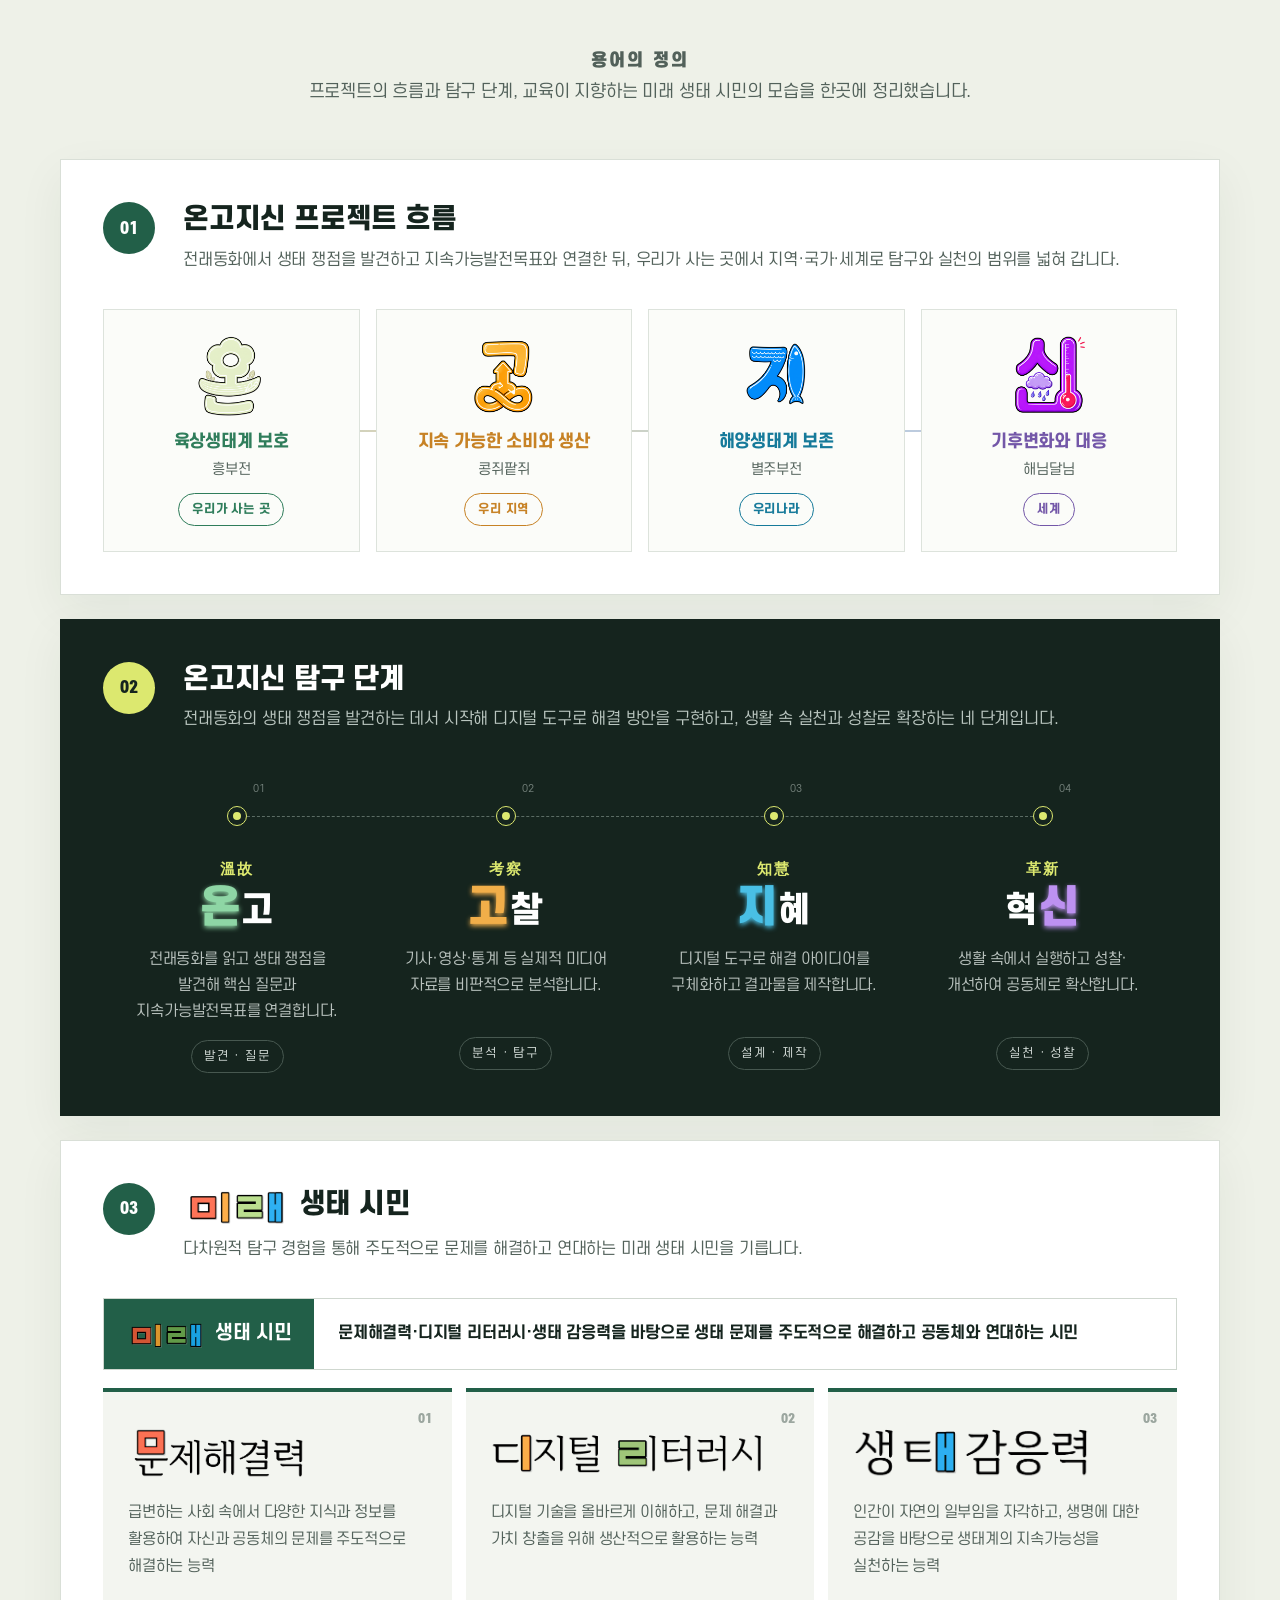
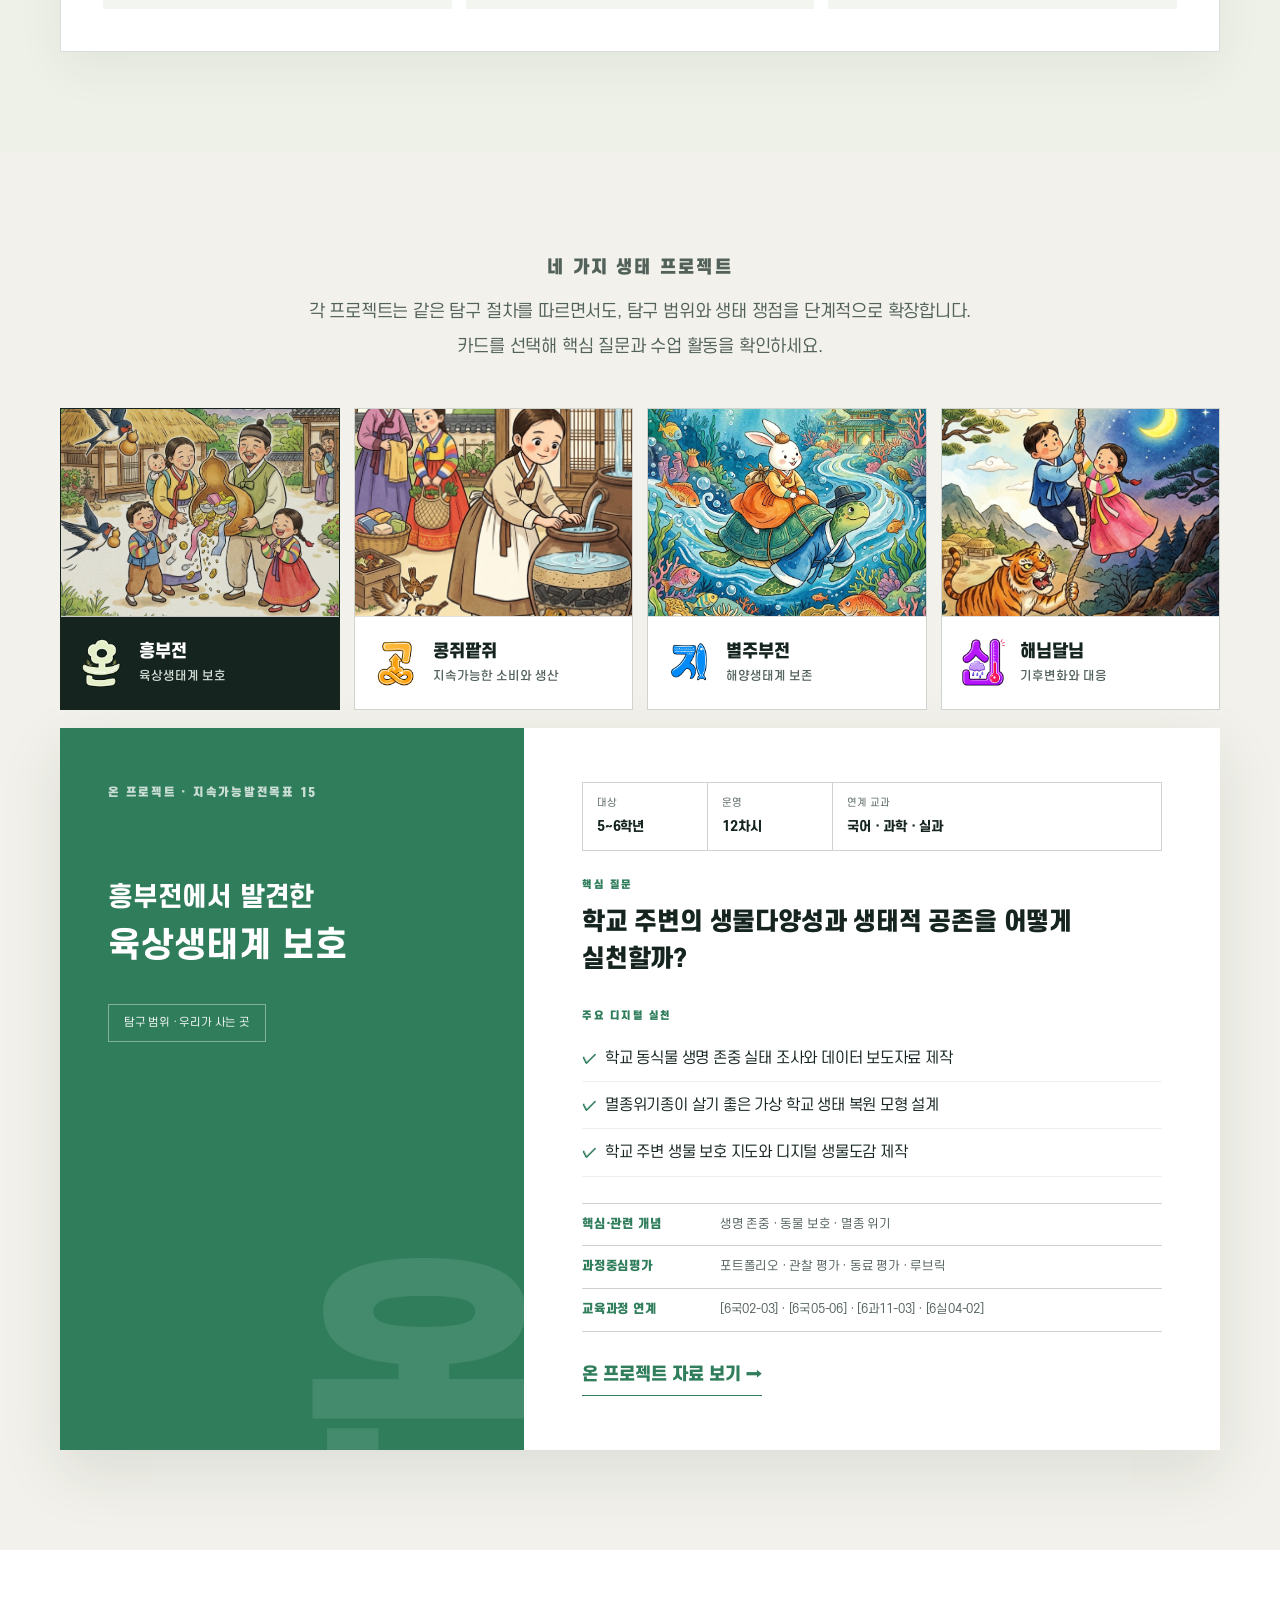
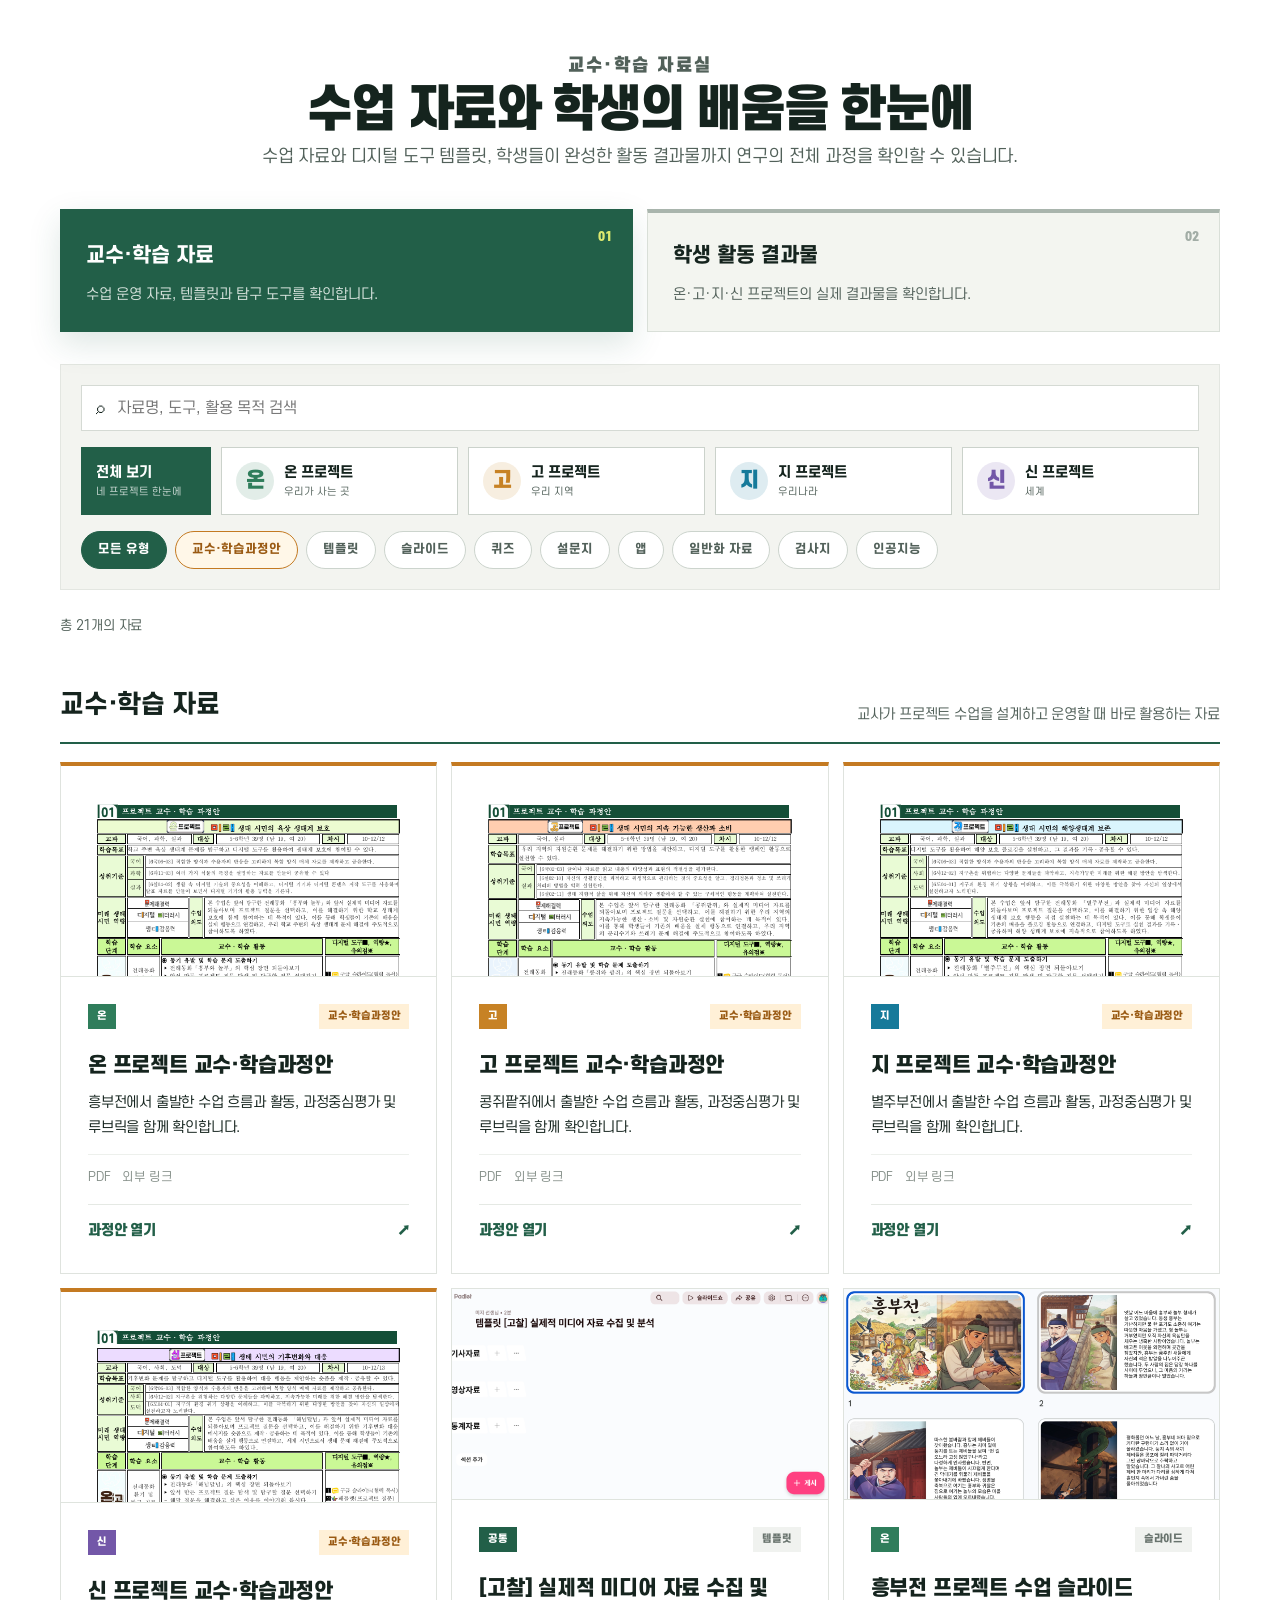
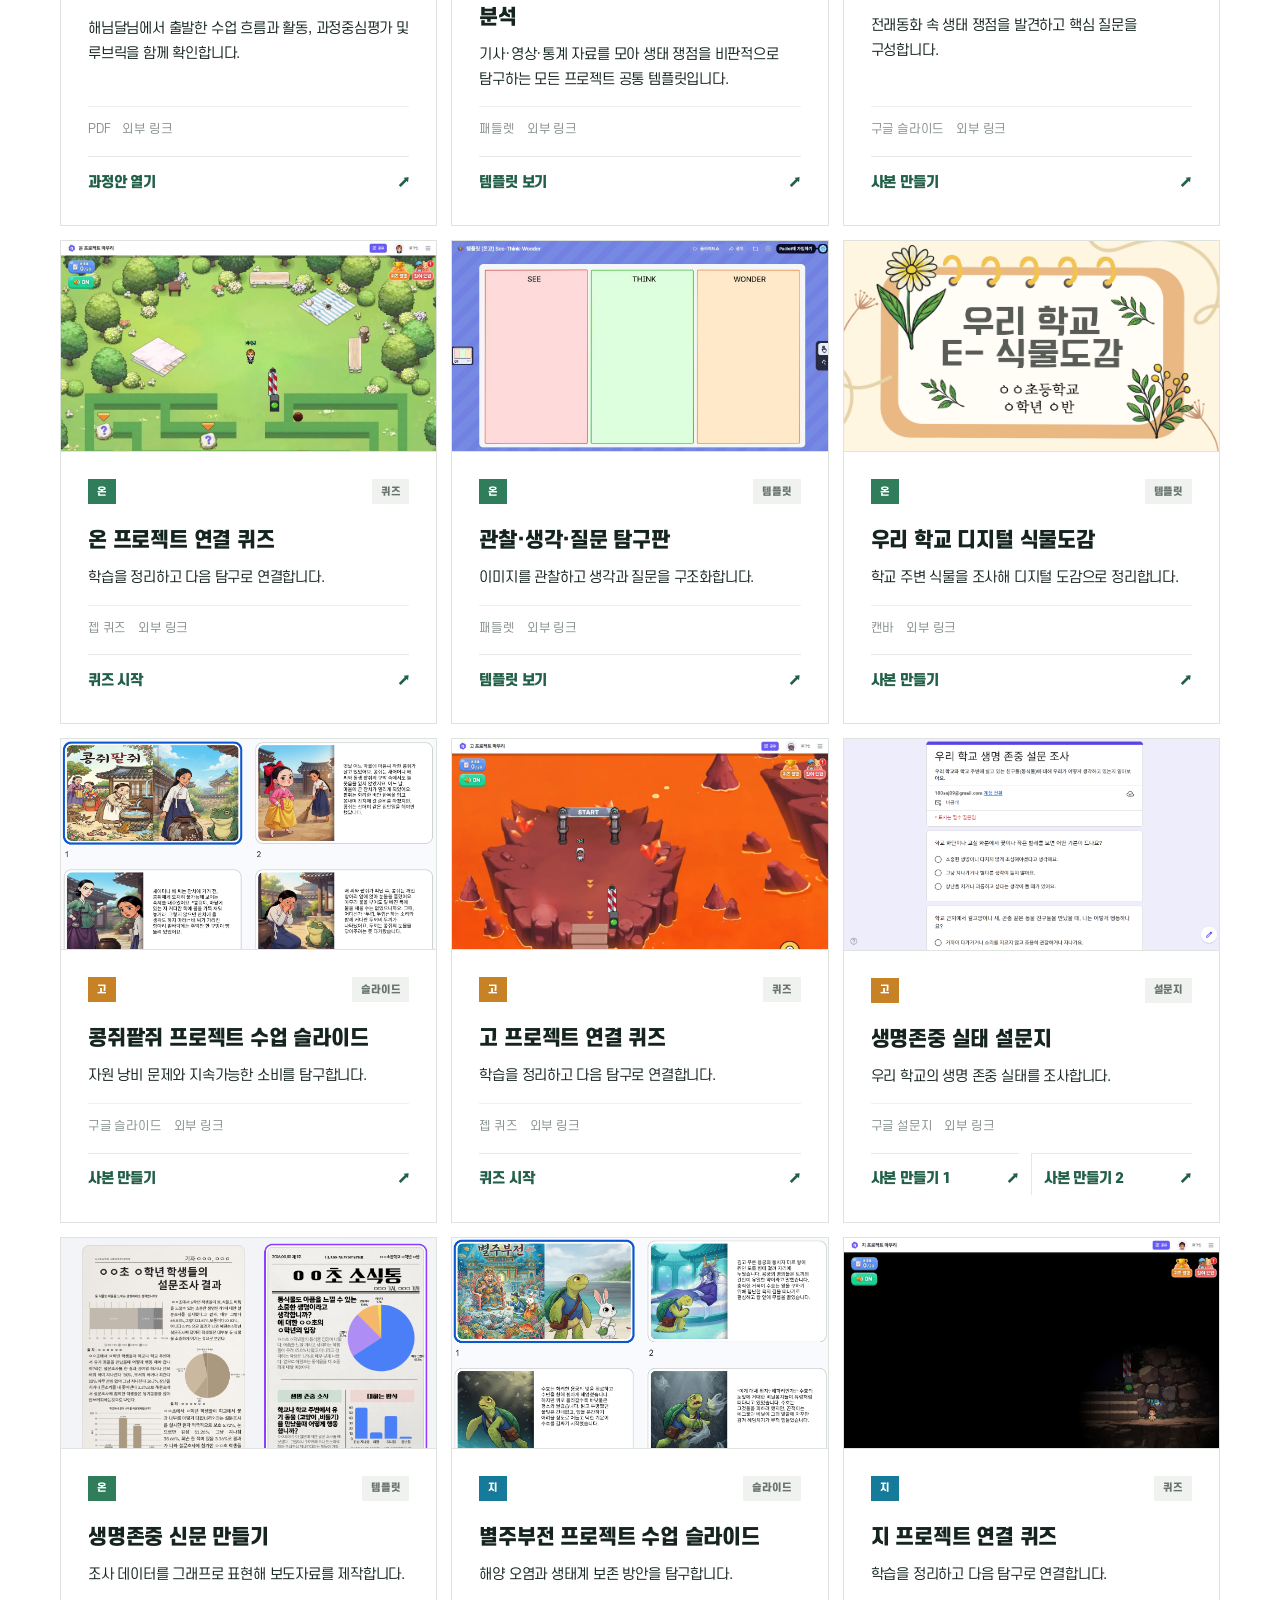
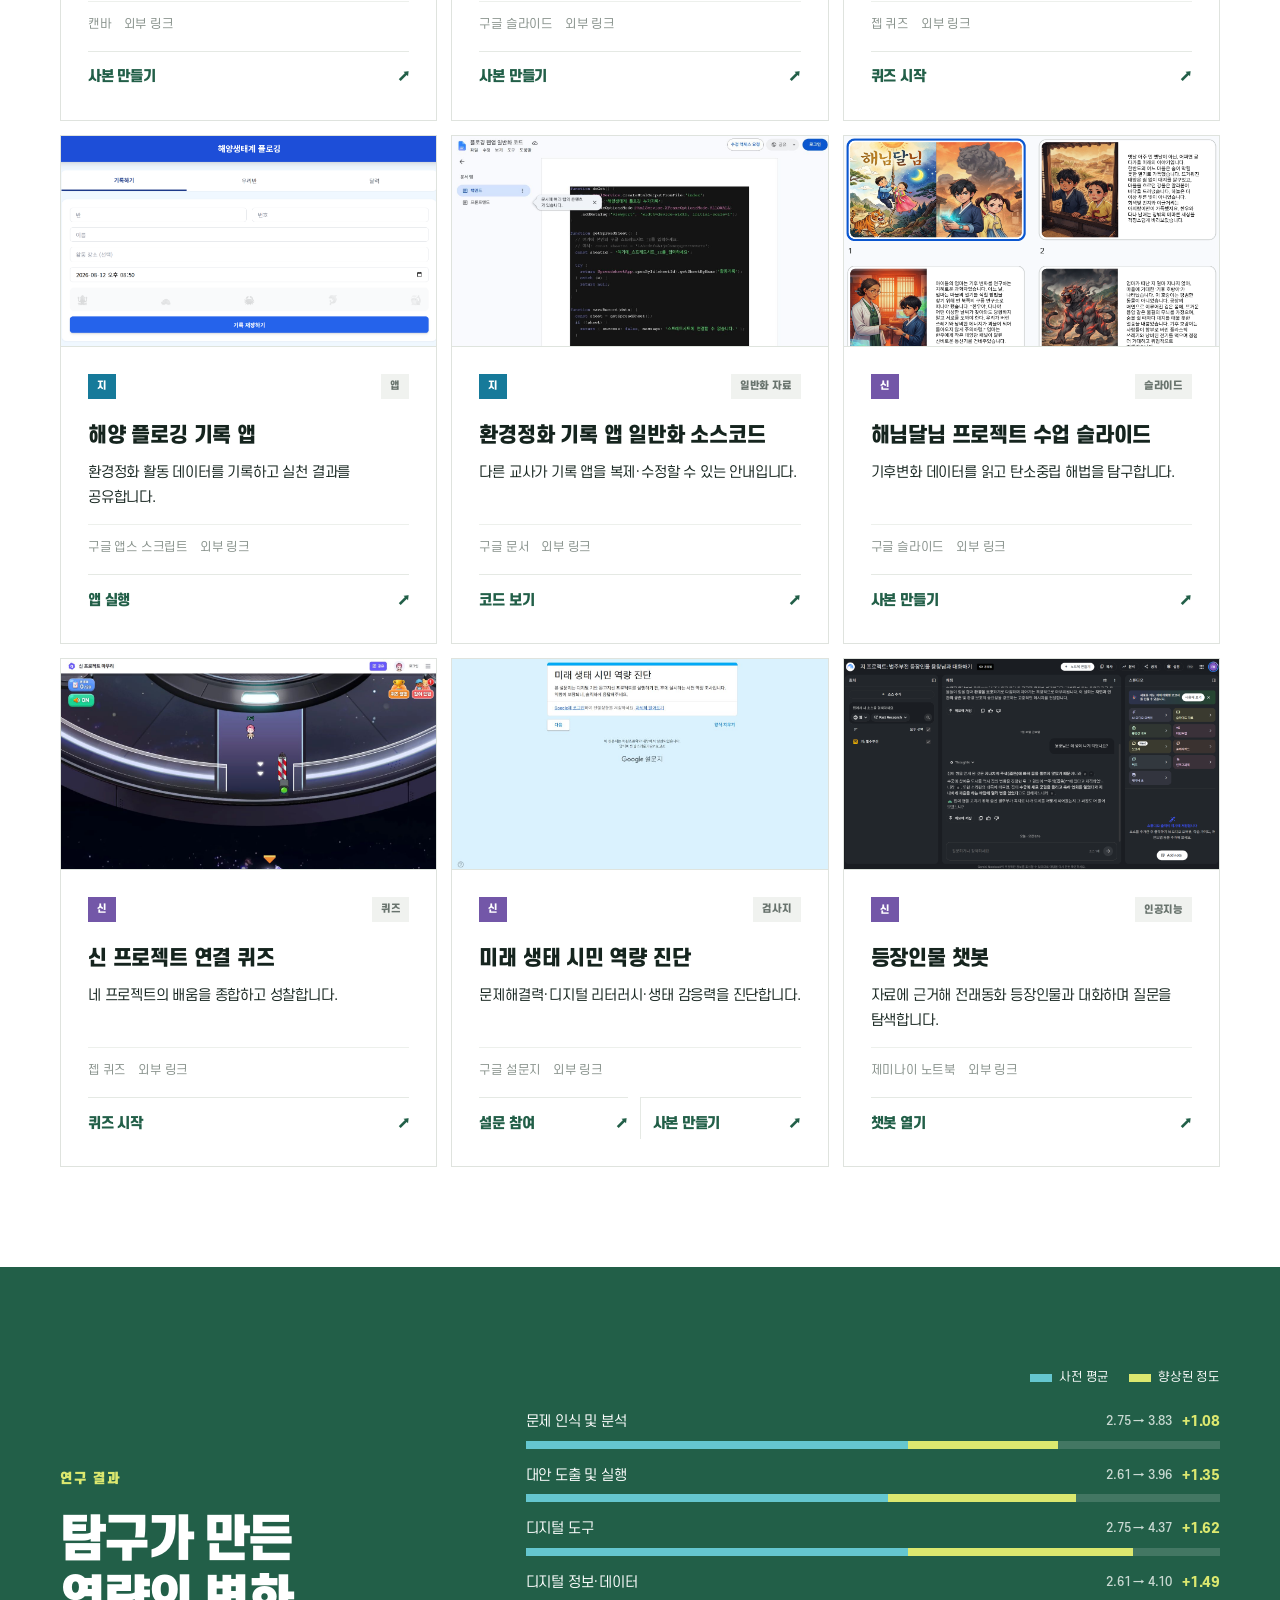
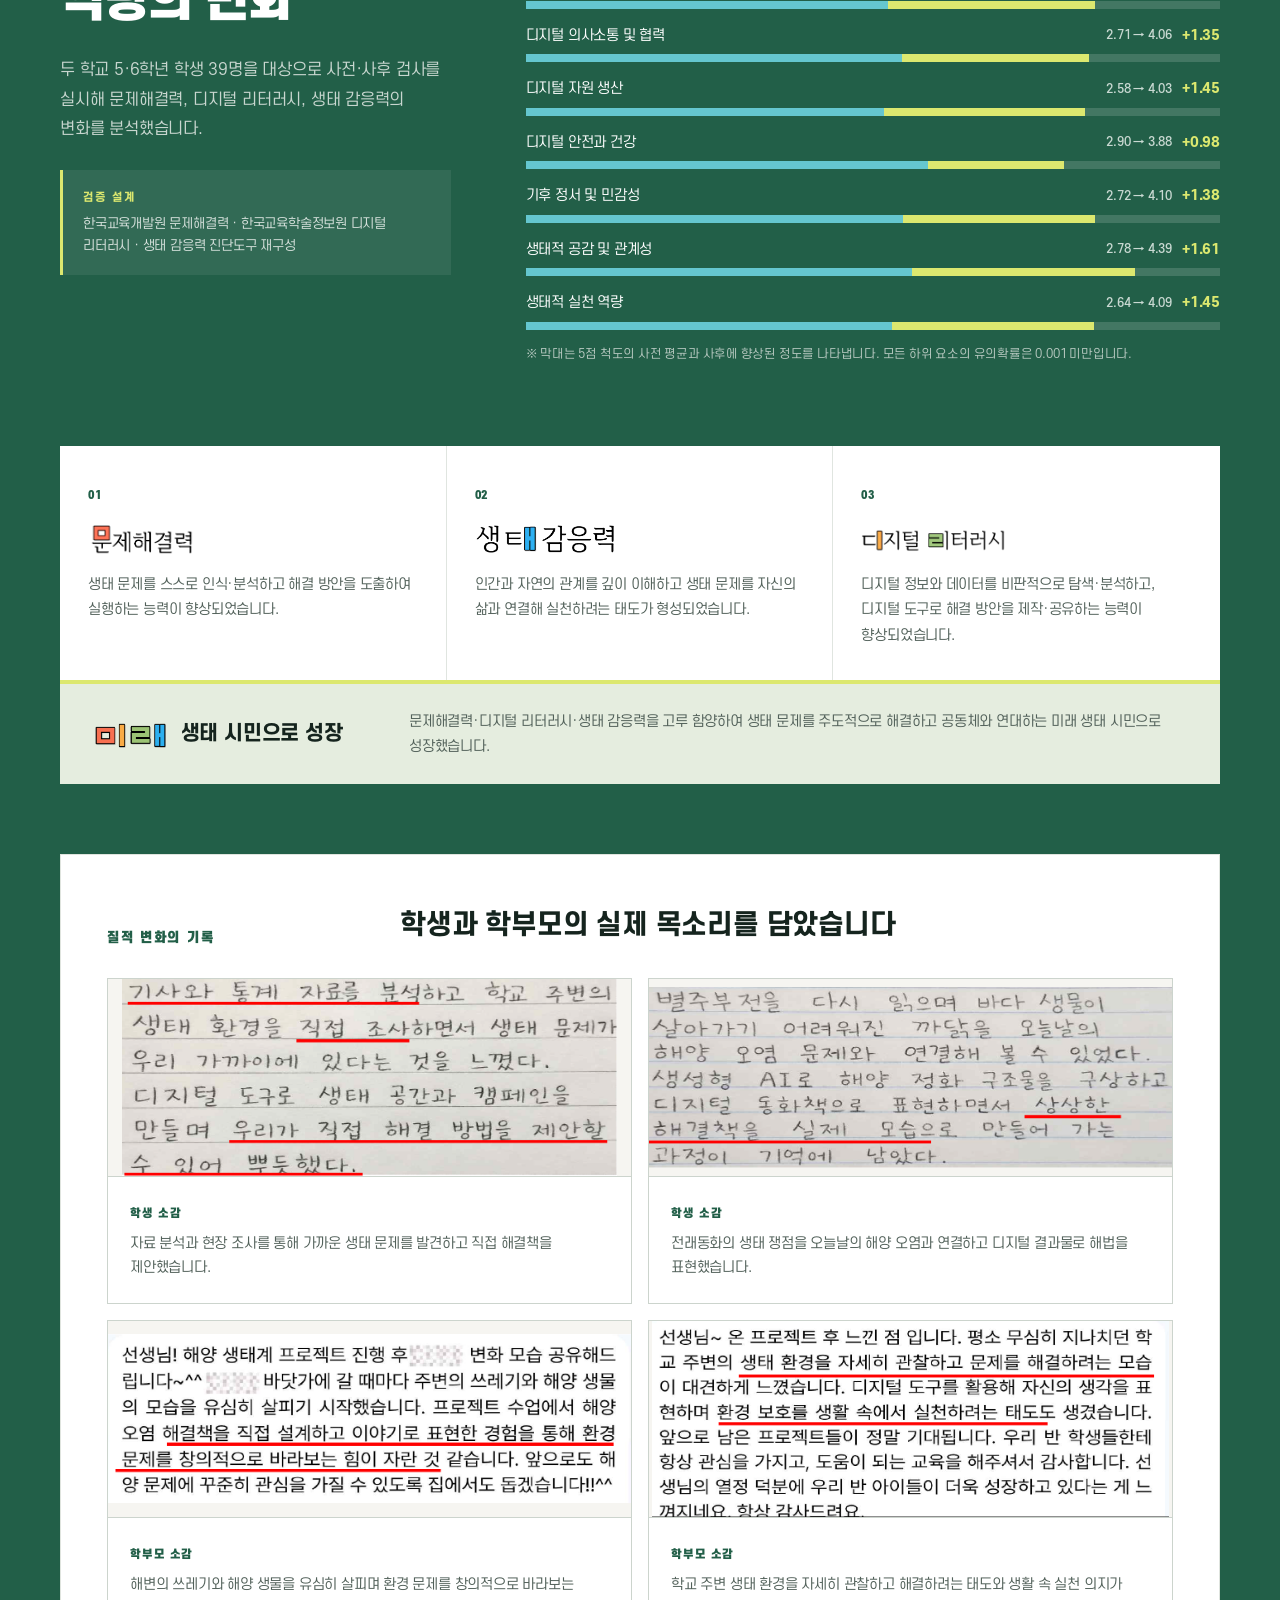
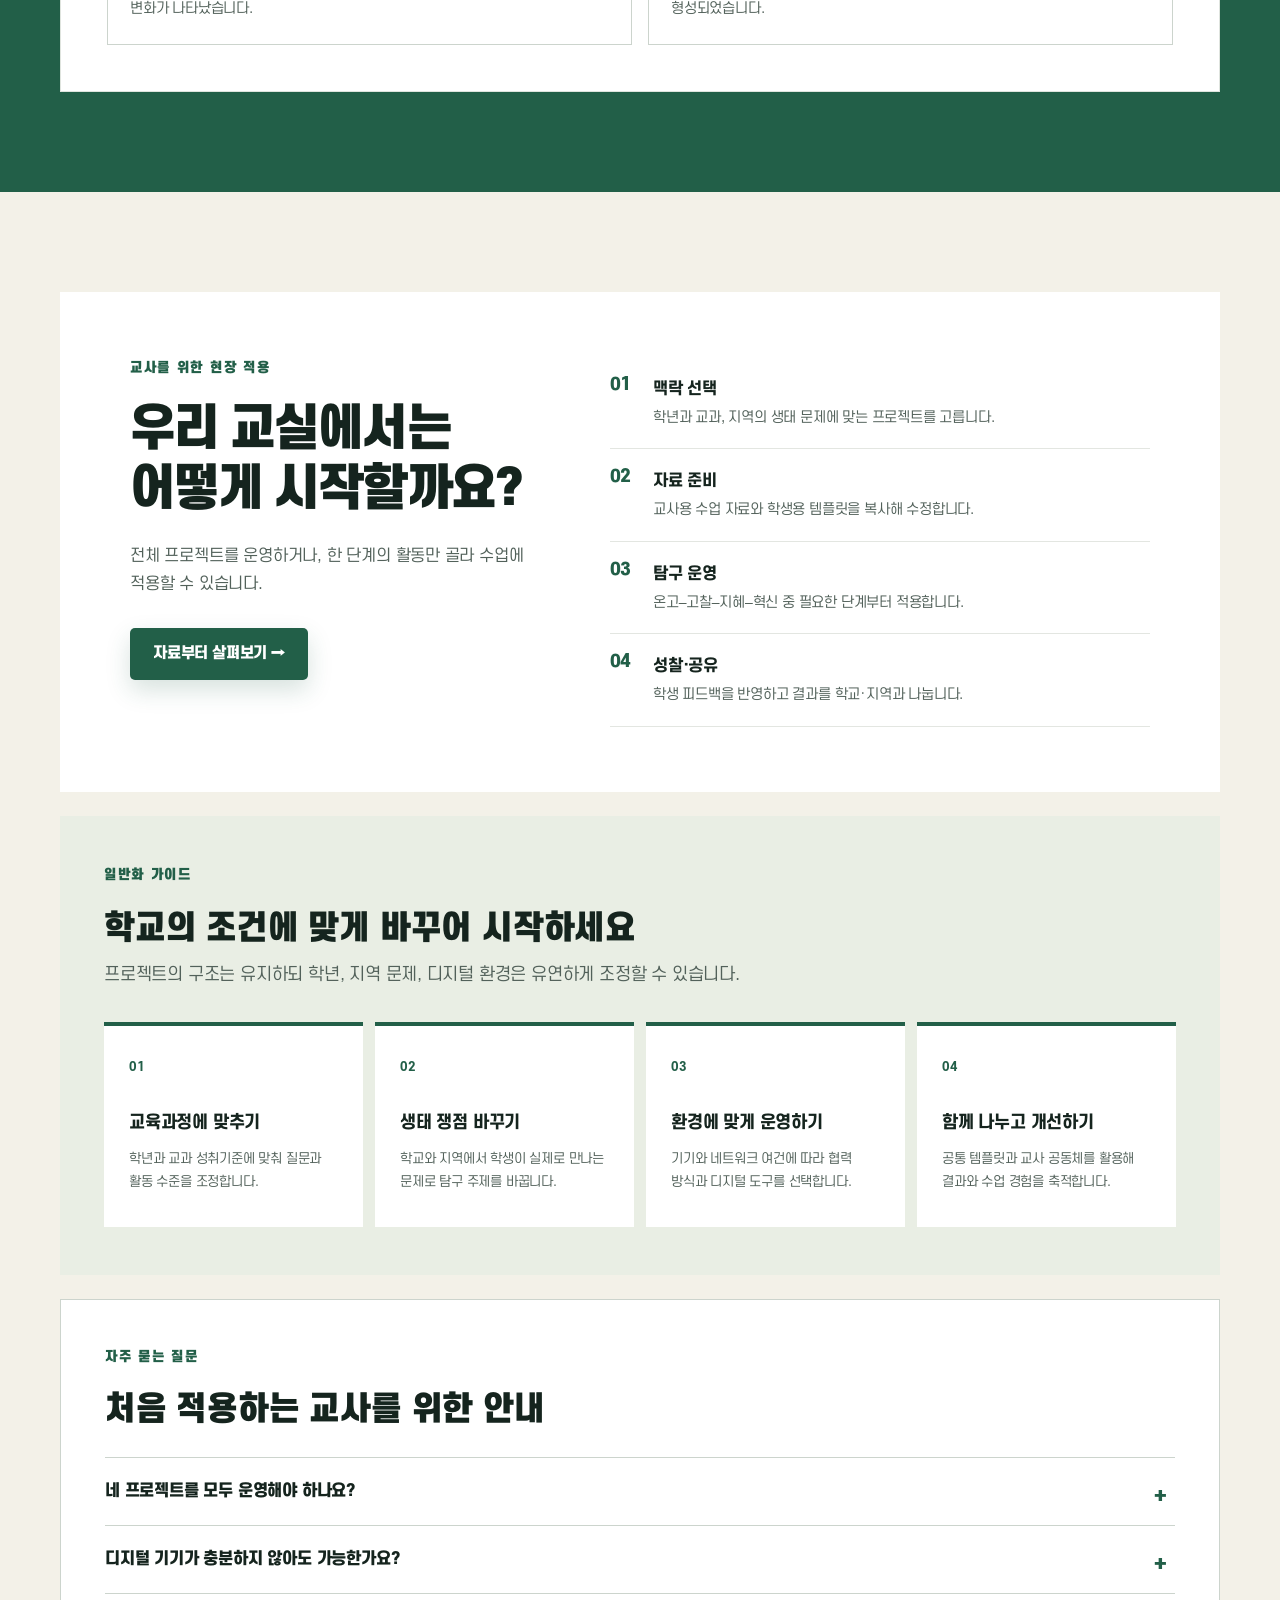
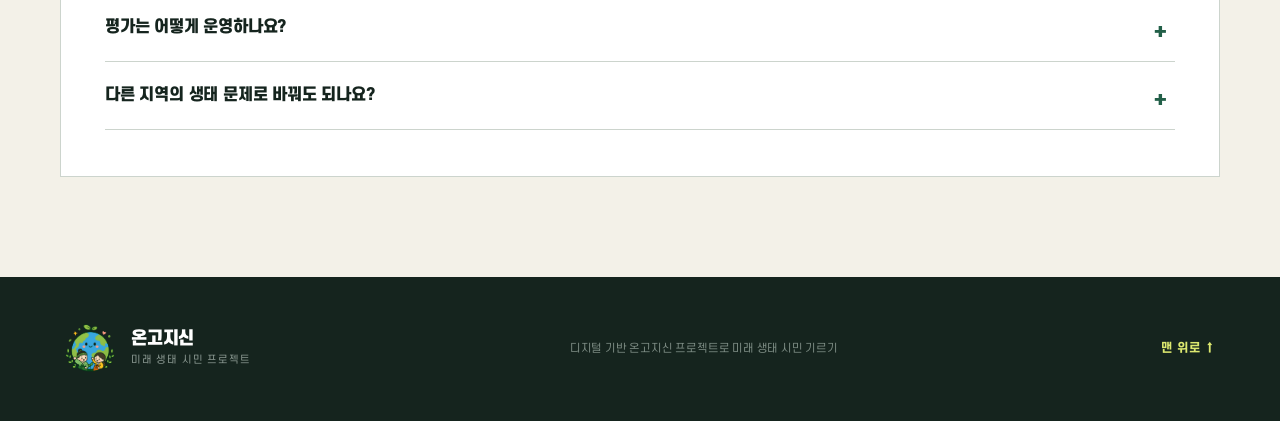
==== commit 881532ce: "등장인물 챗봇 미리보기 화면 교체" ====
--- a/ongojisin-web/index.html
+++ b/ongojisin-web/index.html
@@ -14,9 +14,9 @@
     @media(max-width:900px){.title-ongojisin{height:96px!important}.title-future{height:54px!important}}
     @media(max-width:580px){.brand-image{width:48px!important;height:48px!important}.title-ongojisin{height:72px!important}.title-future{height:45px!important}.range-glyph{width:50px!important;height:50px!important}}
   </style>
-  <link rel="stylesheet" href="assets/css/main.css?v=20260919-2">
-  <script src="assets/js/data.js?v=20260919-2" defer></script>
-  <script src="assets/js/main.js?v=20260919-2" defer></script>
+  <link rel="stylesheet" href="assets/css/main.css?v=20260919-3">
+  <script src="assets/js/data.js?v=20260919-3" defer></script>
+  <script src="assets/js/main.js?v=20260919-3" defer></script>
 </head>
 <body>
   <a class="skip-link" href="#main">본문 바로가기</a>
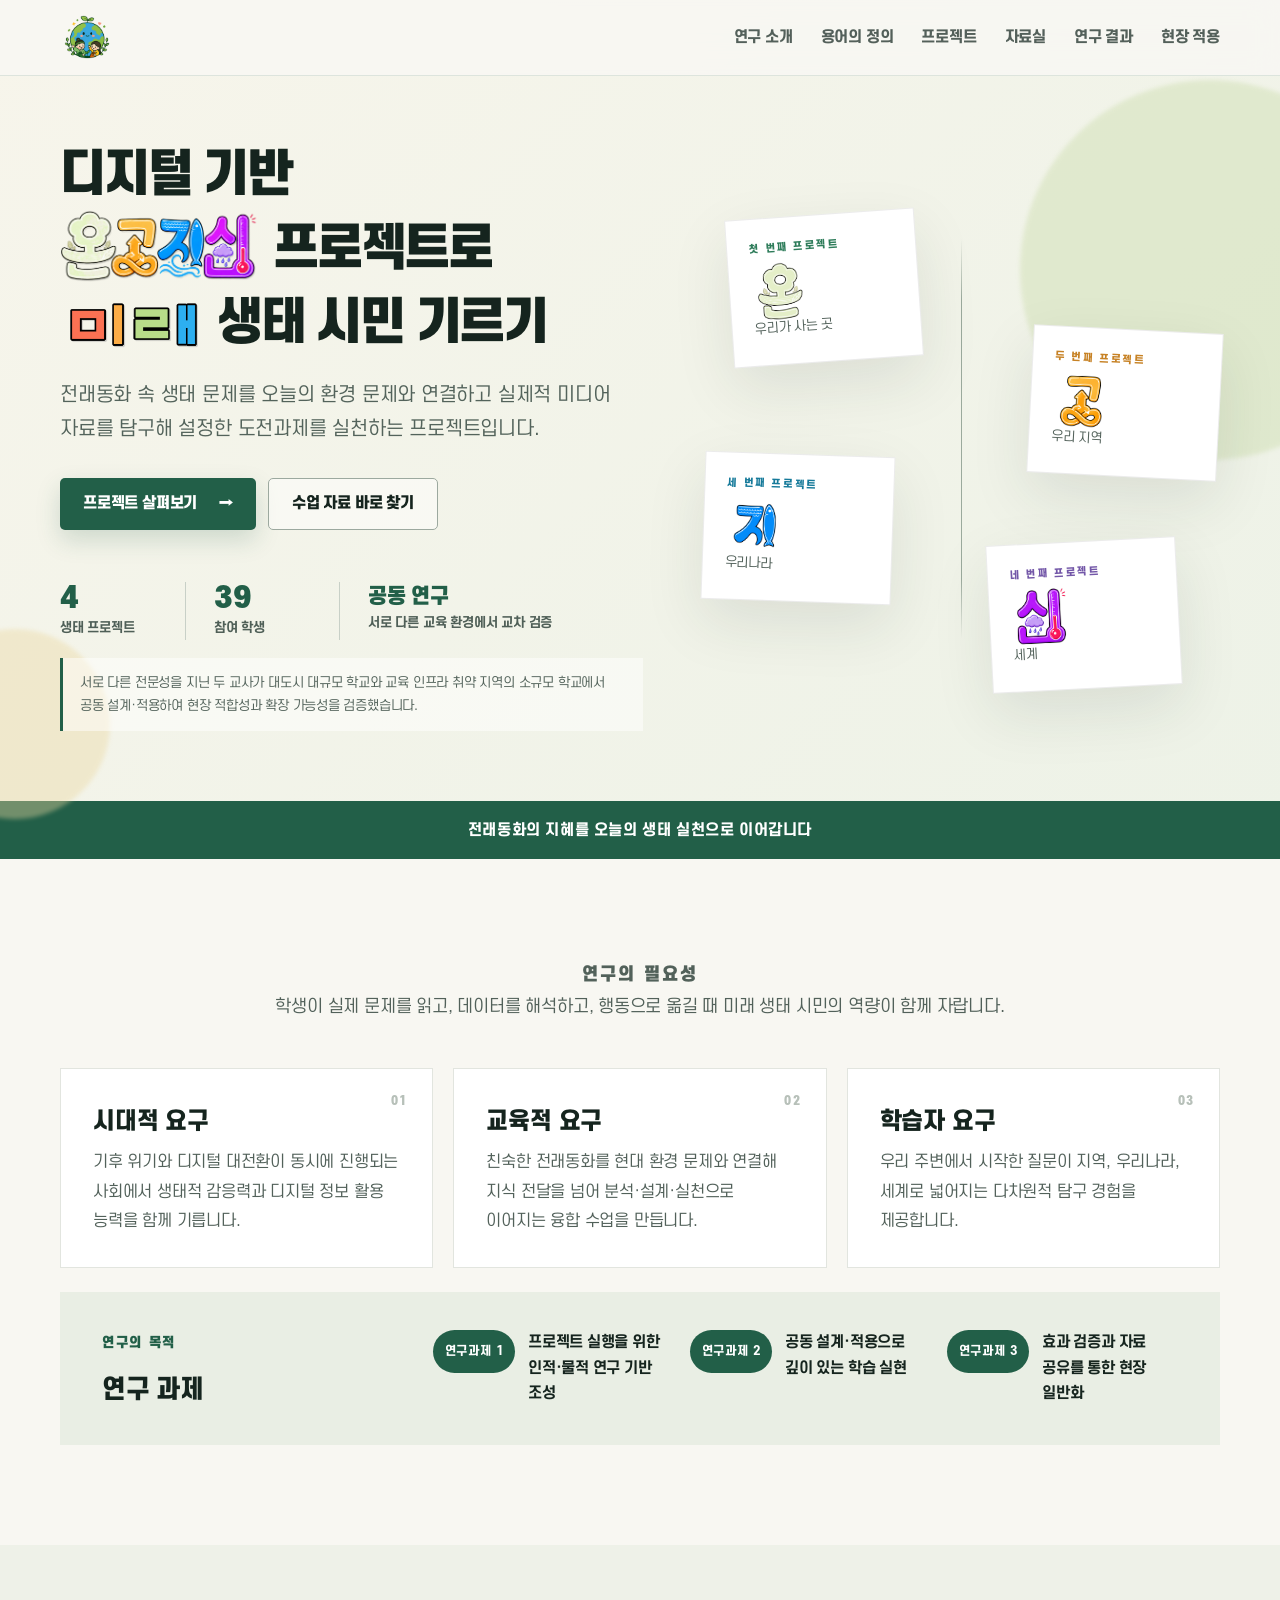
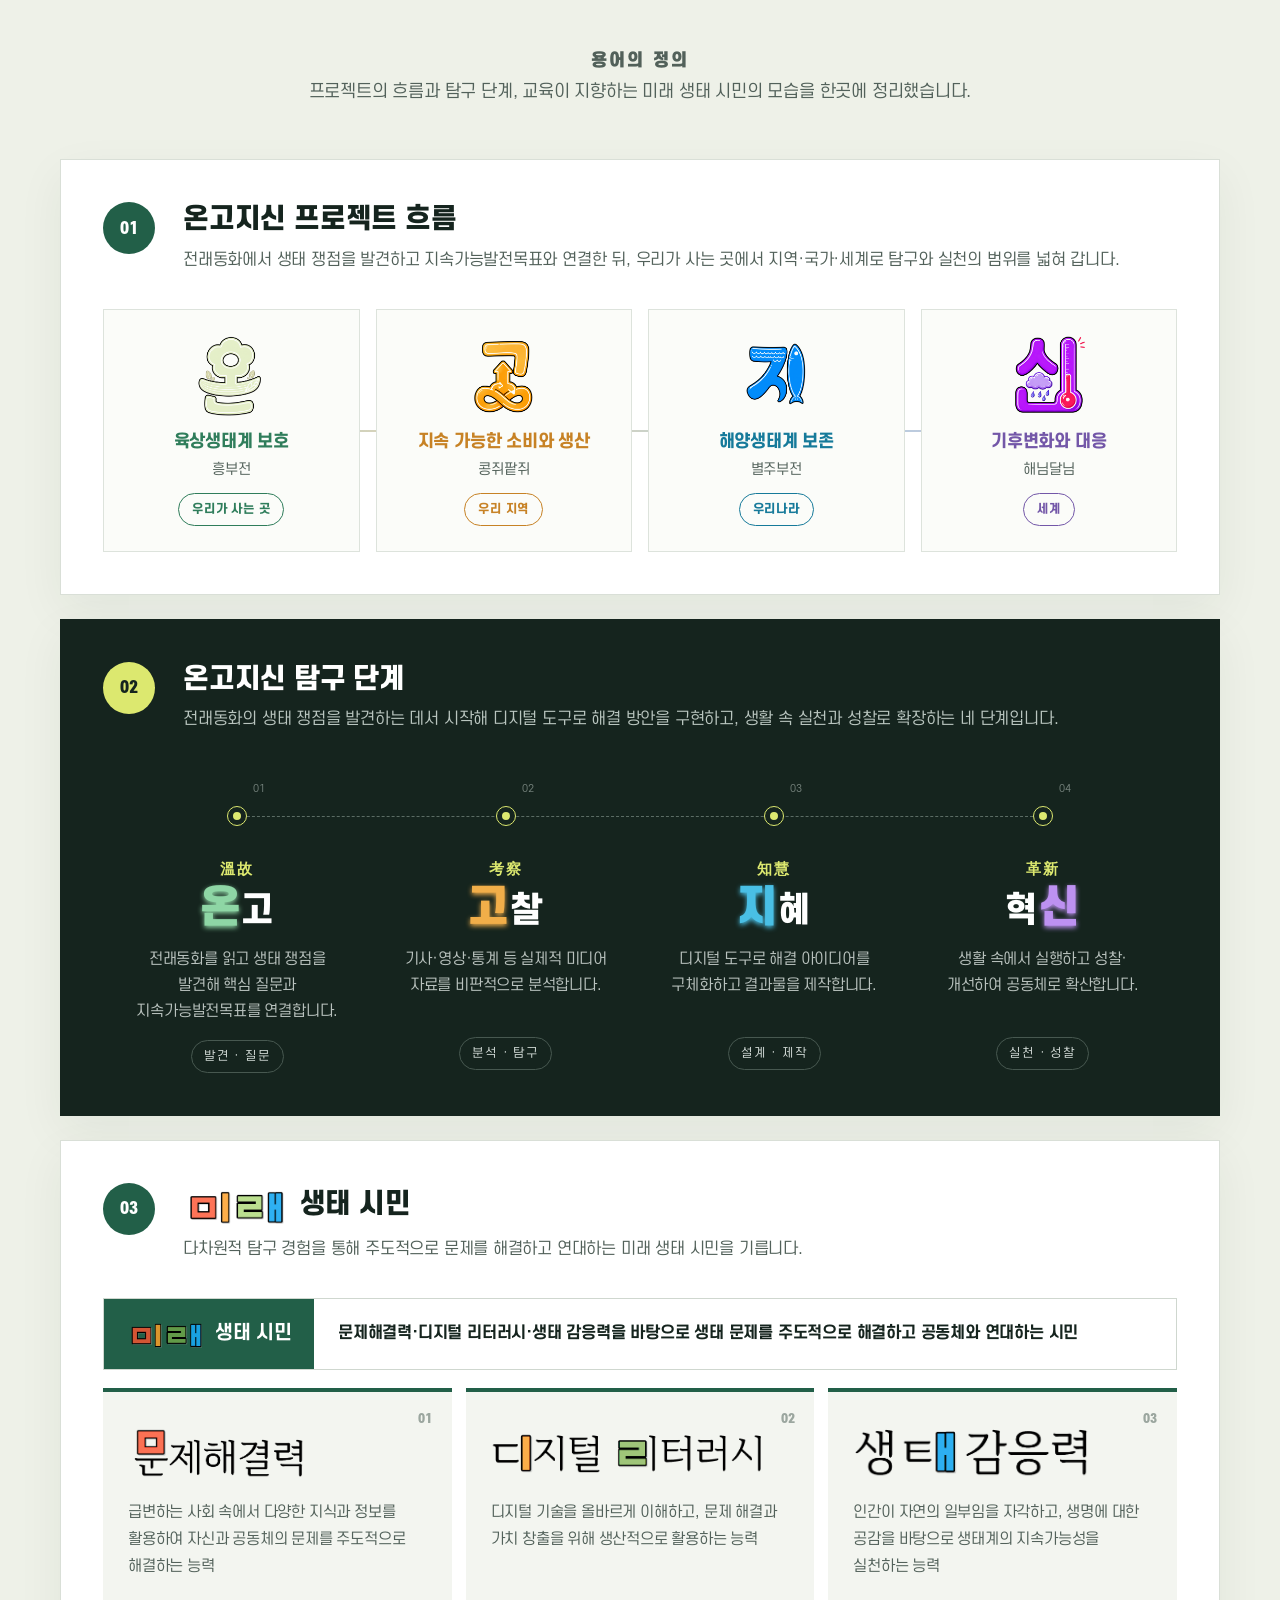
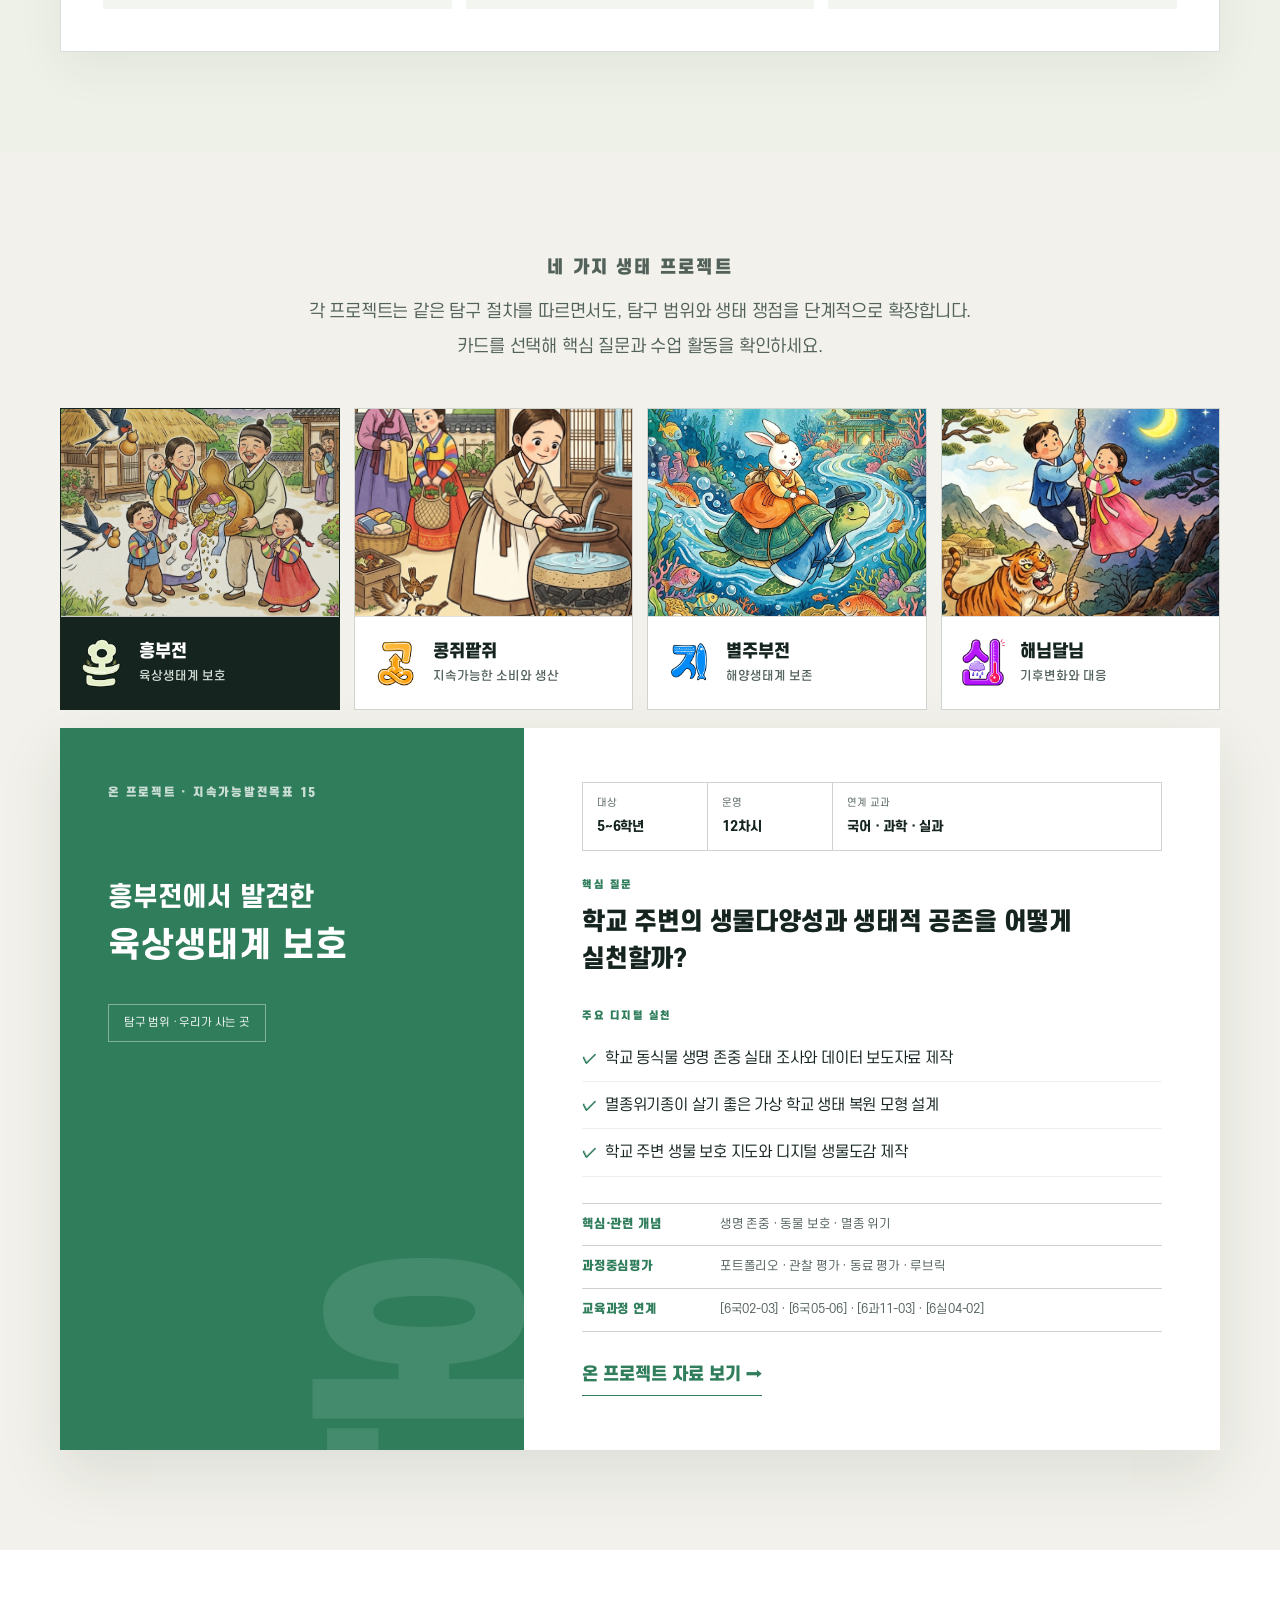
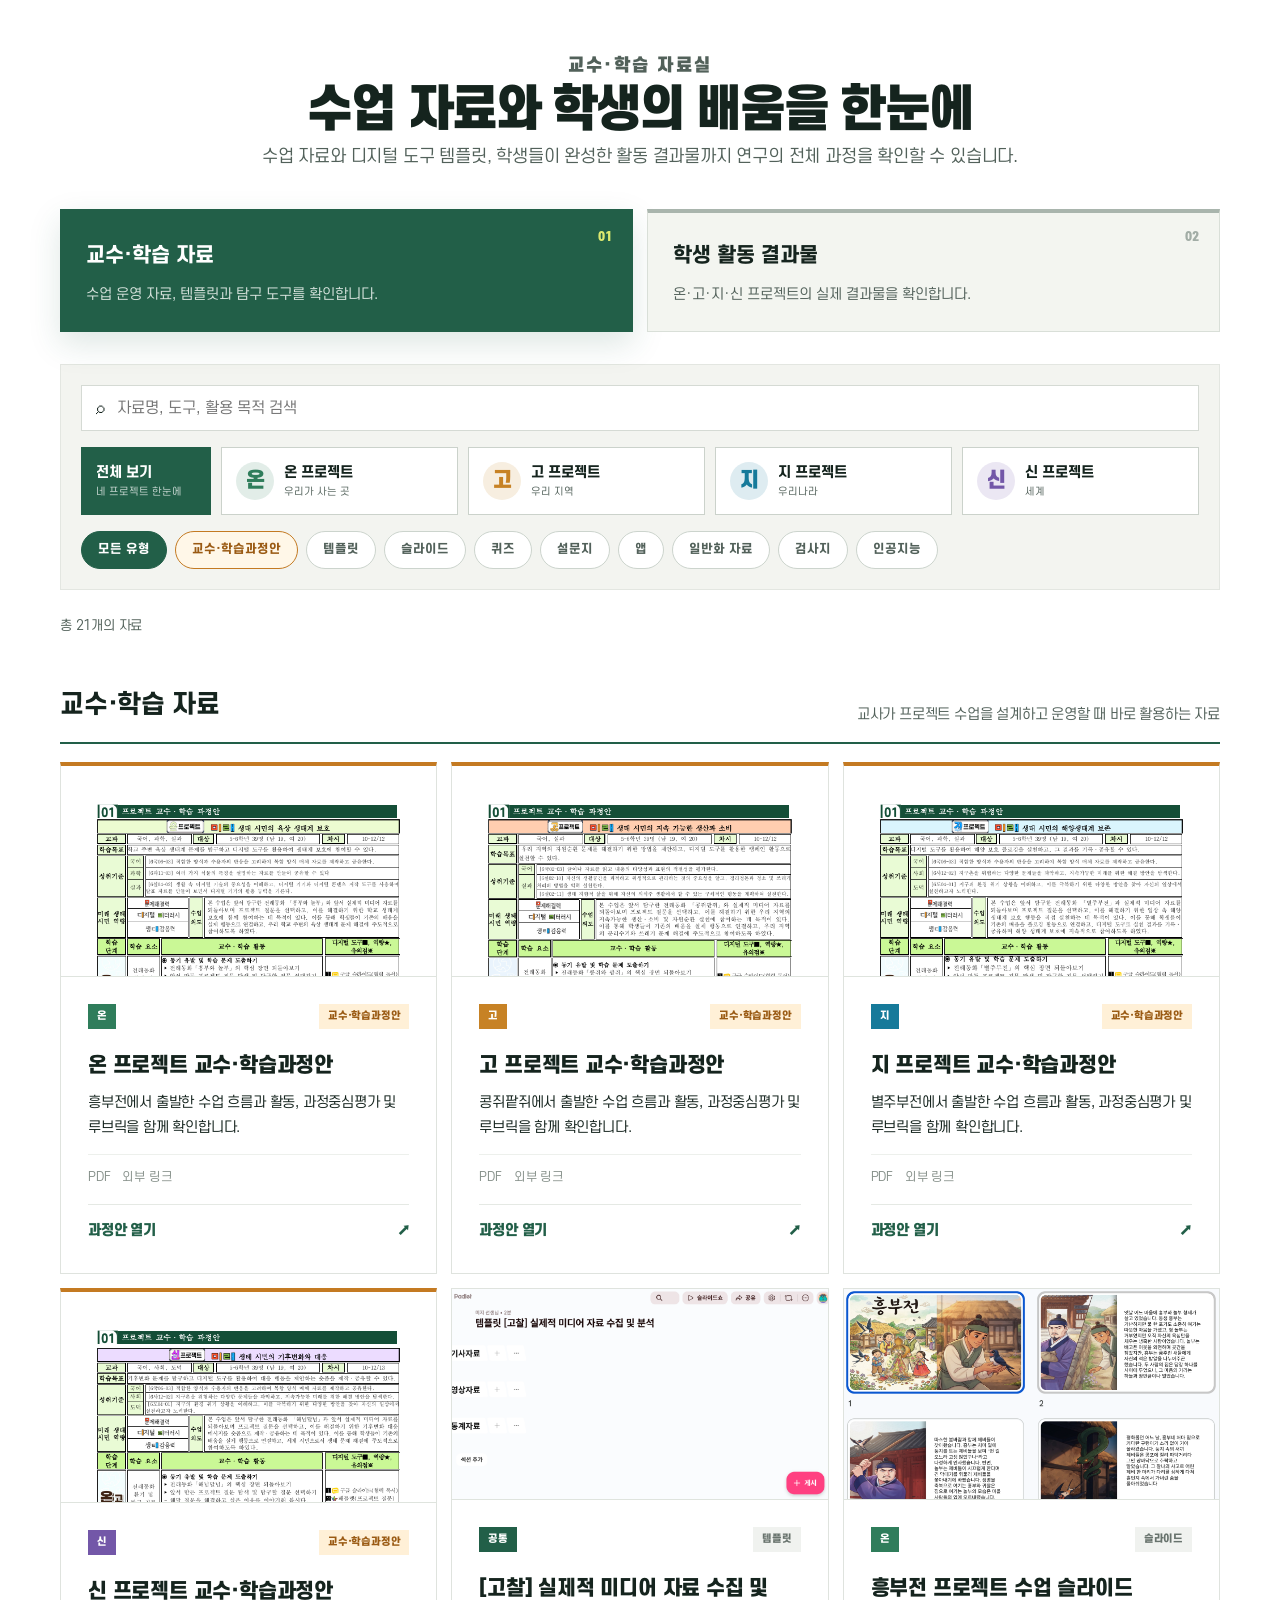
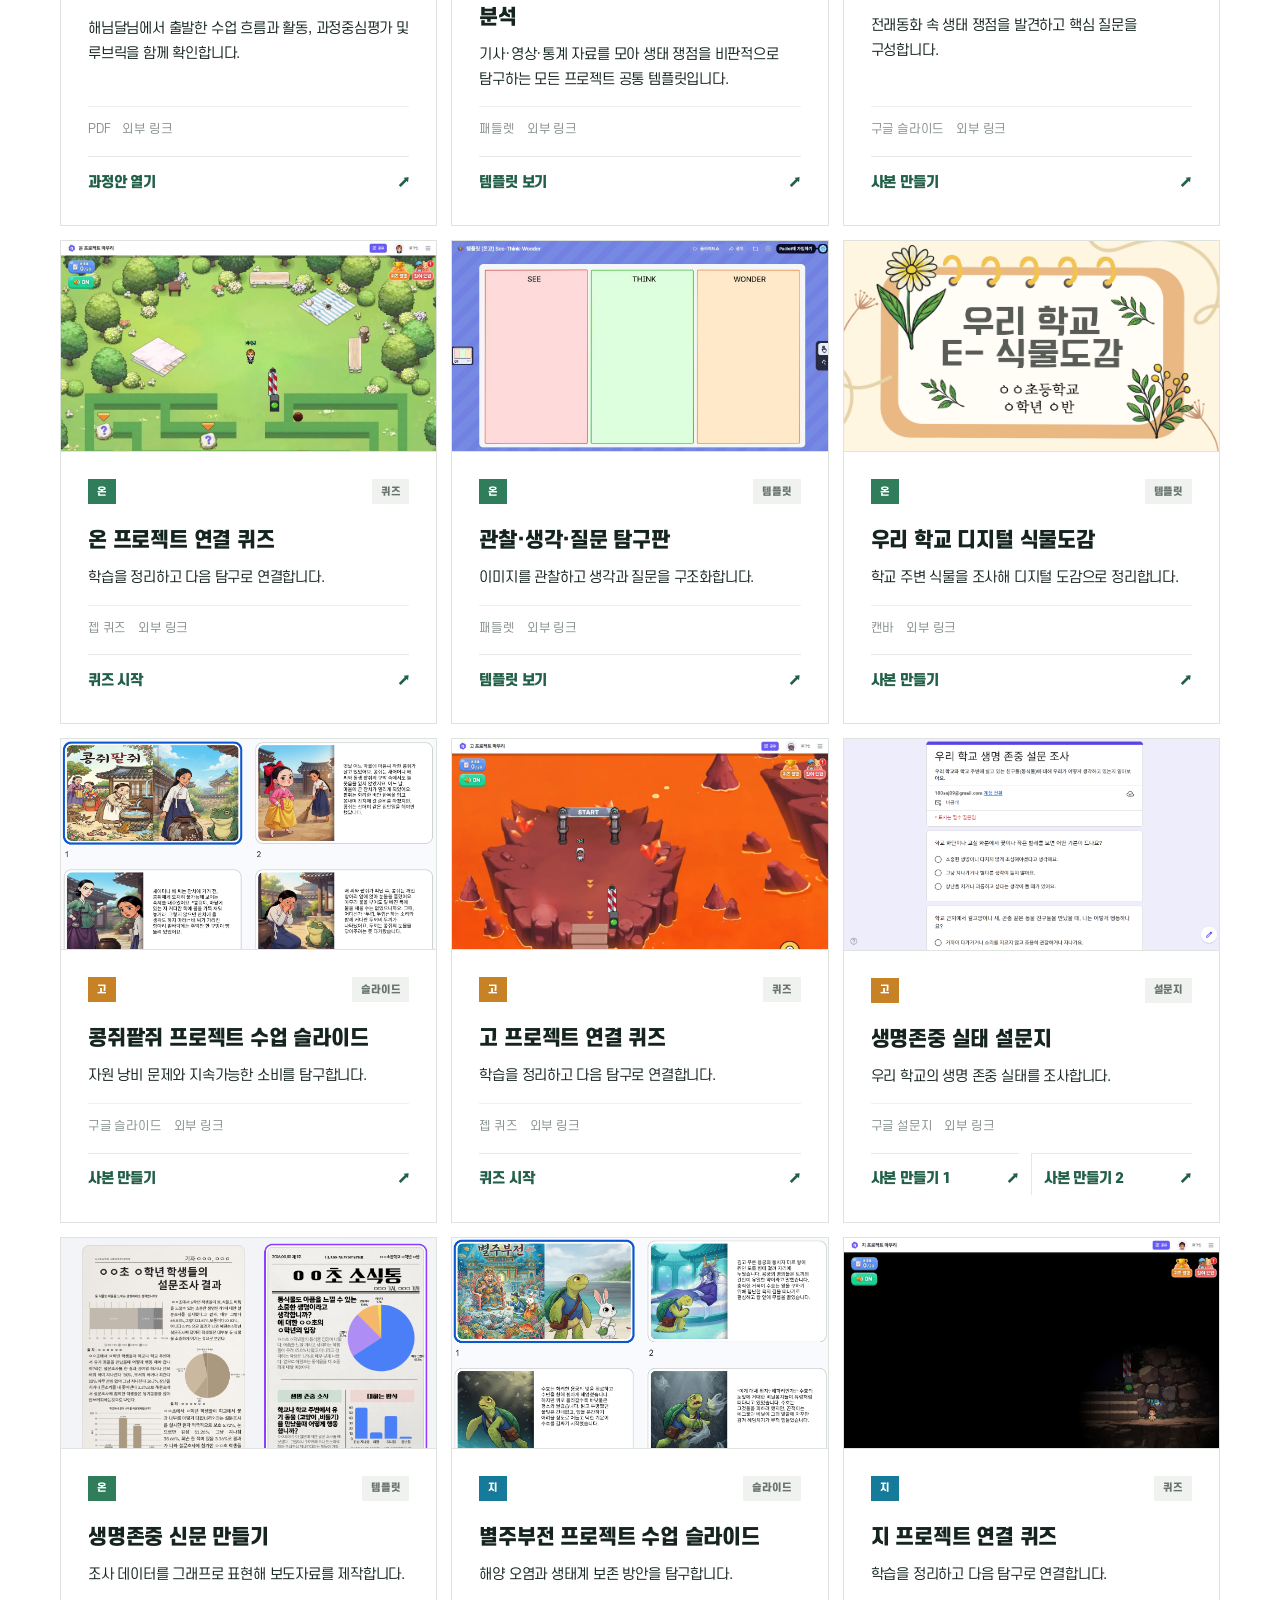
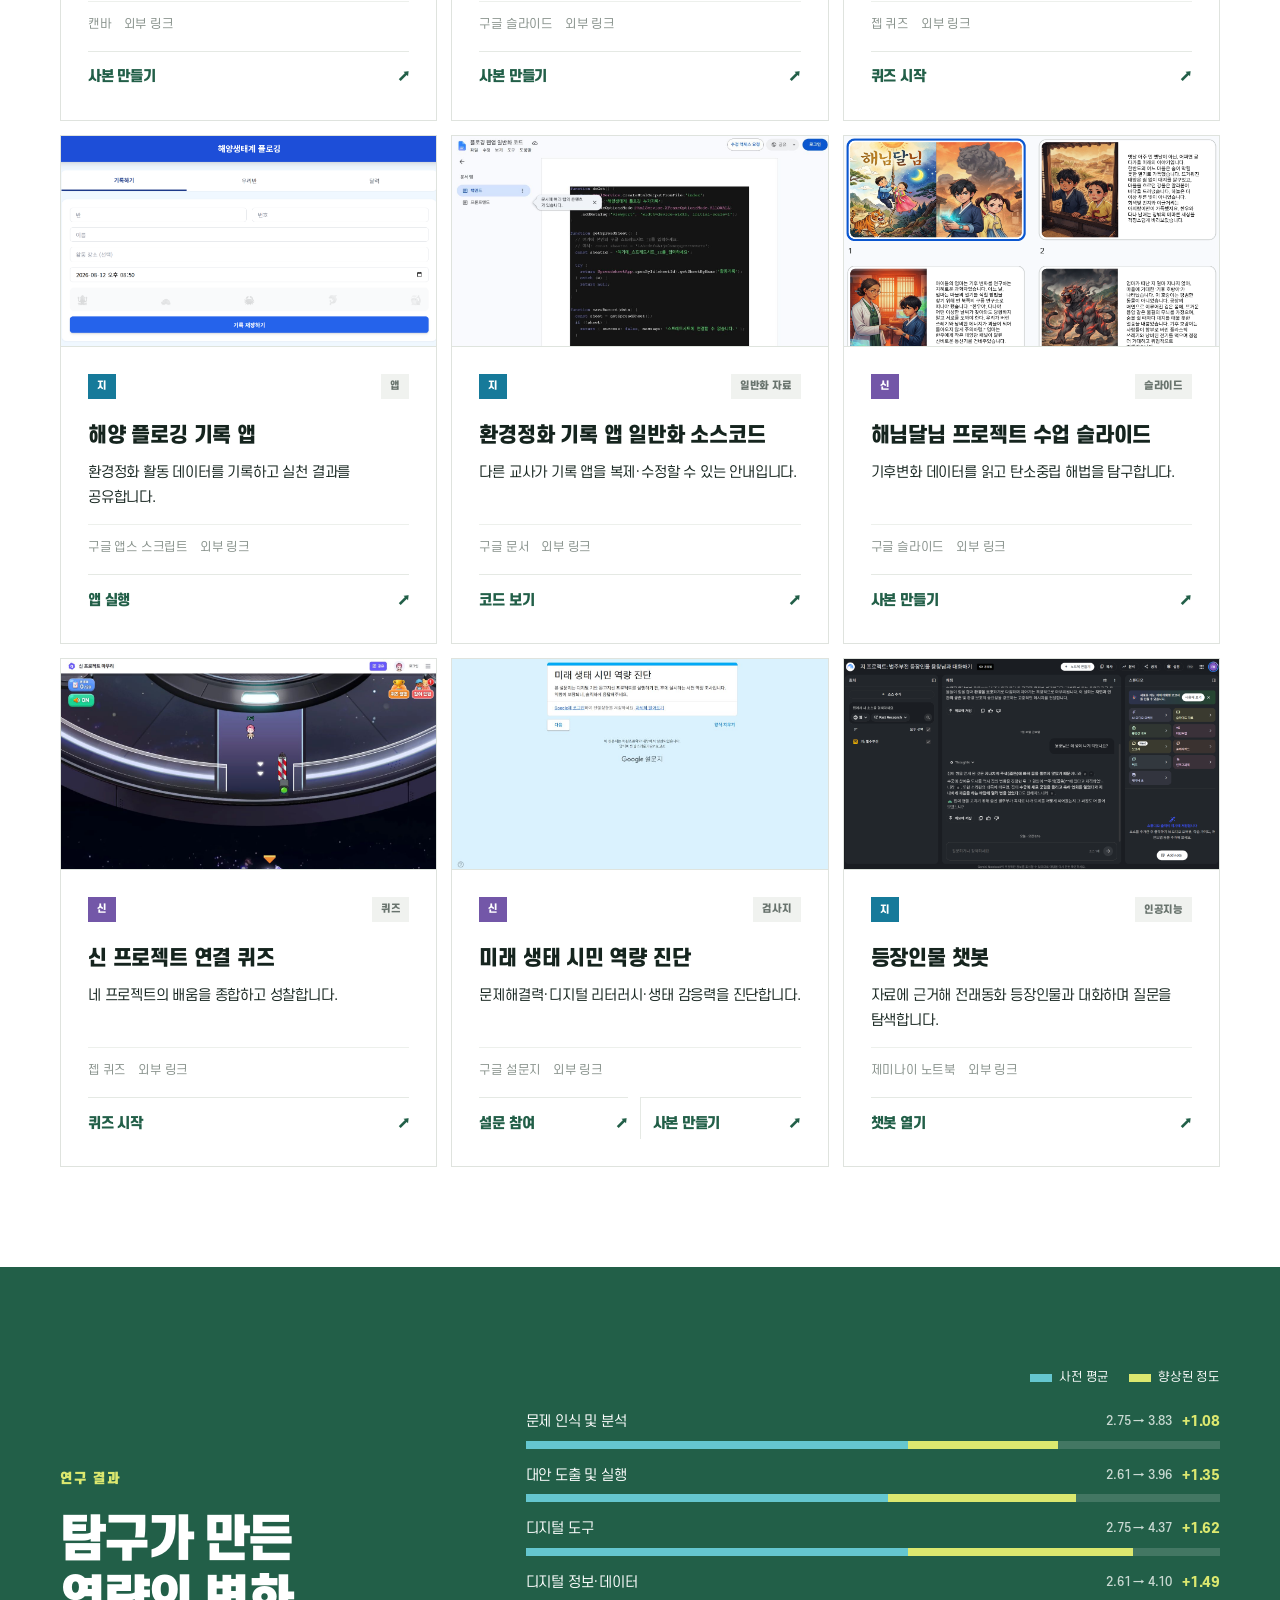
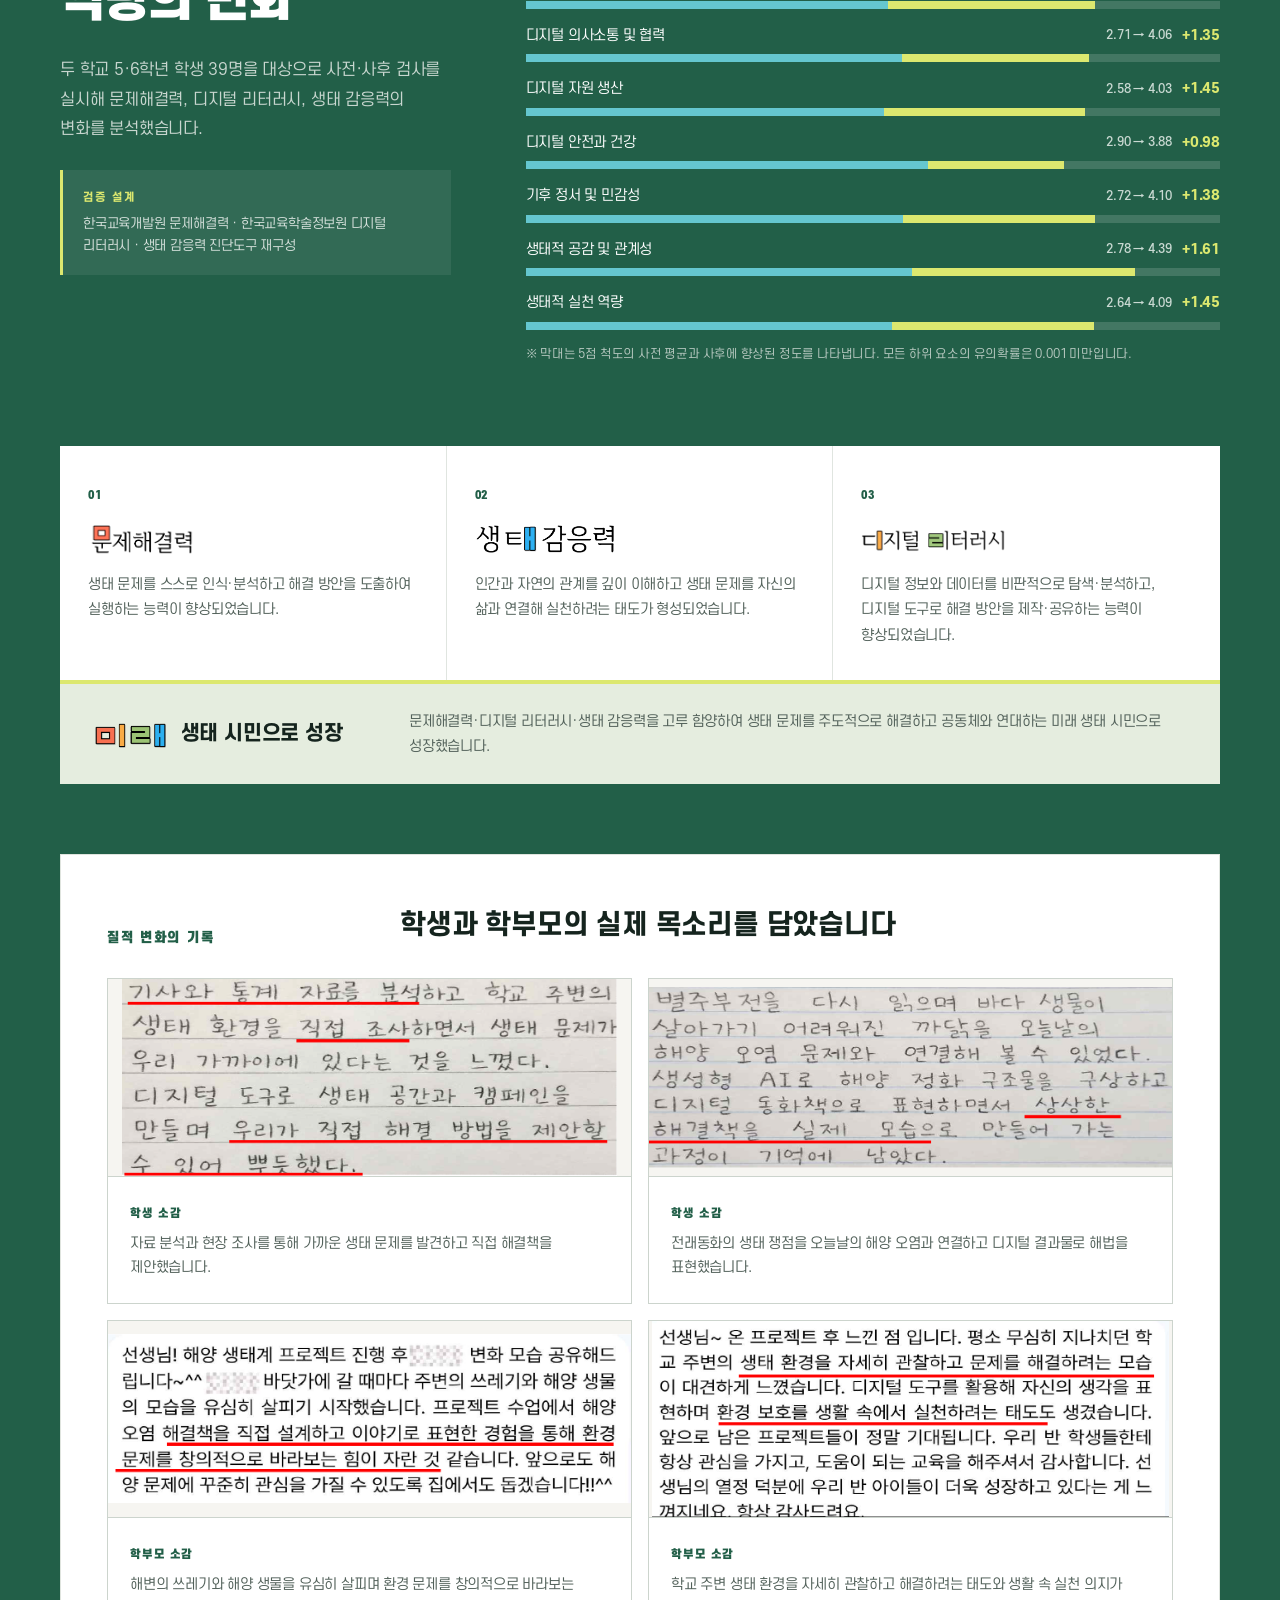
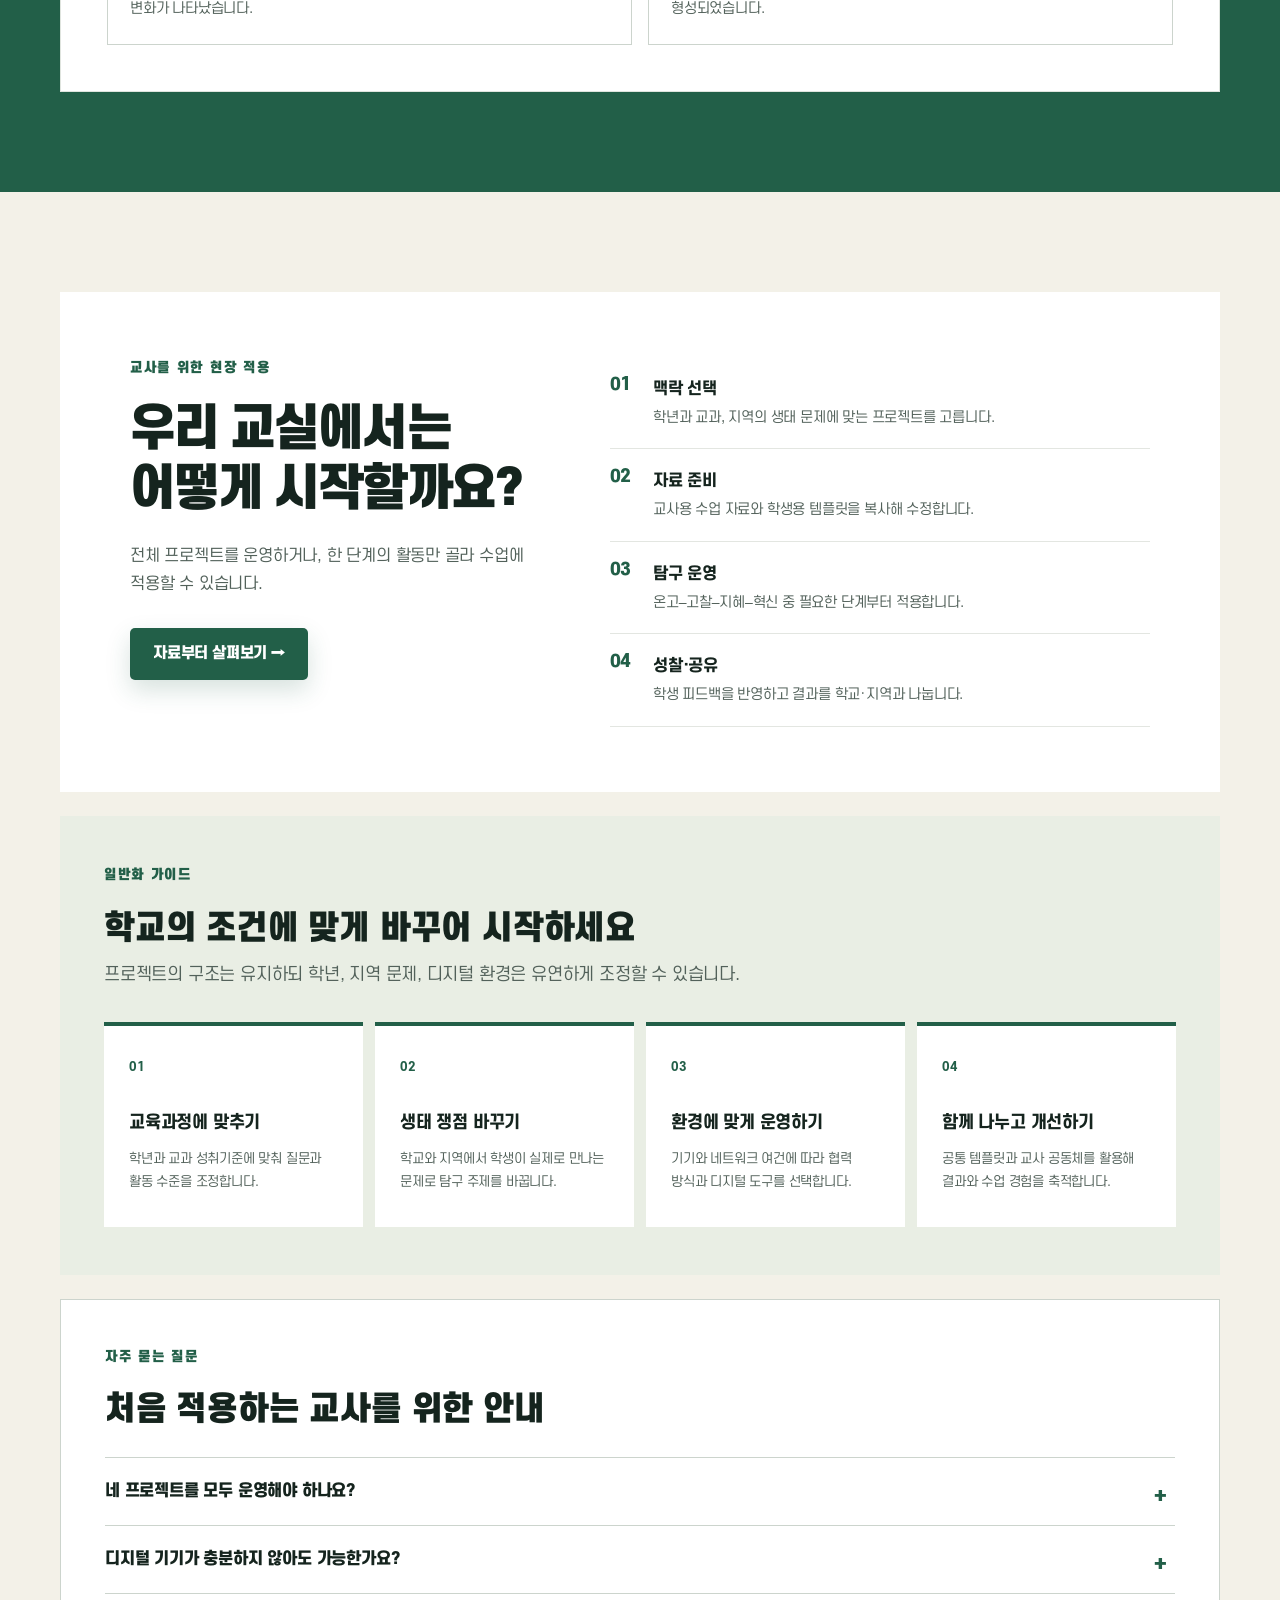
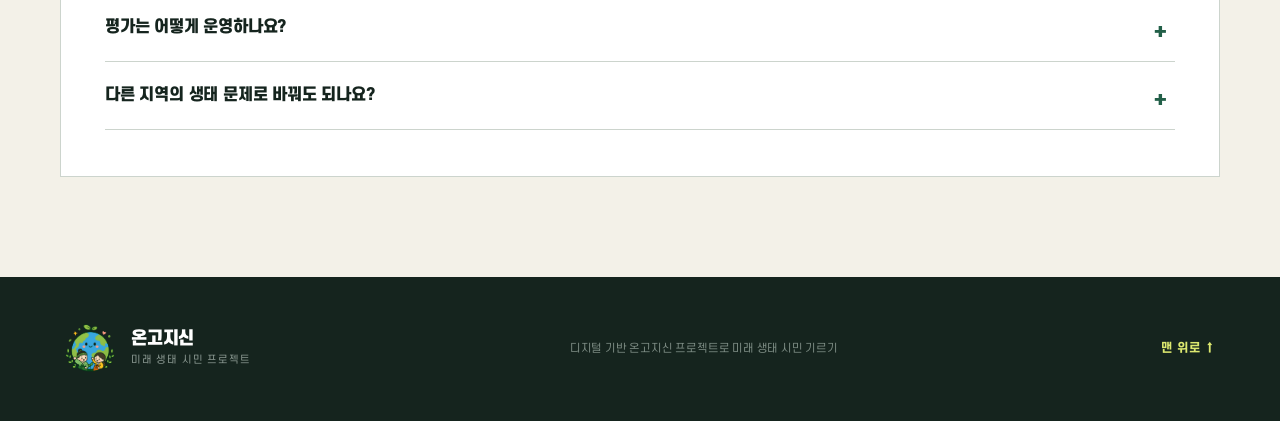
==== commit 5bb88b2a: "등장인물 챗봇을 지 프로젝트로 이동" ====
--- a/ongojisin-web/index.html
+++ b/ongojisin-web/index.html
@@ -14,9 +14,9 @@
     @media(max-width:900px){.title-ongojisin{height:96px!important}.title-future{height:54px!important}}
     @media(max-width:580px){.brand-image{width:48px!important;height:48px!important}.title-ongojisin{height:72px!important}.title-future{height:45px!important}.range-glyph{width:50px!important;height:50px!important}}
   </style>
-  <link rel="stylesheet" href="assets/css/main.css?v=20260919-3">
-  <script src="assets/js/data.js?v=20260919-3" defer></script>
-  <script src="assets/js/main.js?v=20260919-3" defer></script>
+  <link rel="stylesheet" href="assets/css/main.css?v=20260919-4">
+  <script src="assets/js/data.js?v=20260919-4" defer></script>
+  <script src="assets/js/main.js?v=20260919-4" defer></script>
 </head>
 <body>
   <a class="skip-link" href="#main">본문 바로가기</a>
